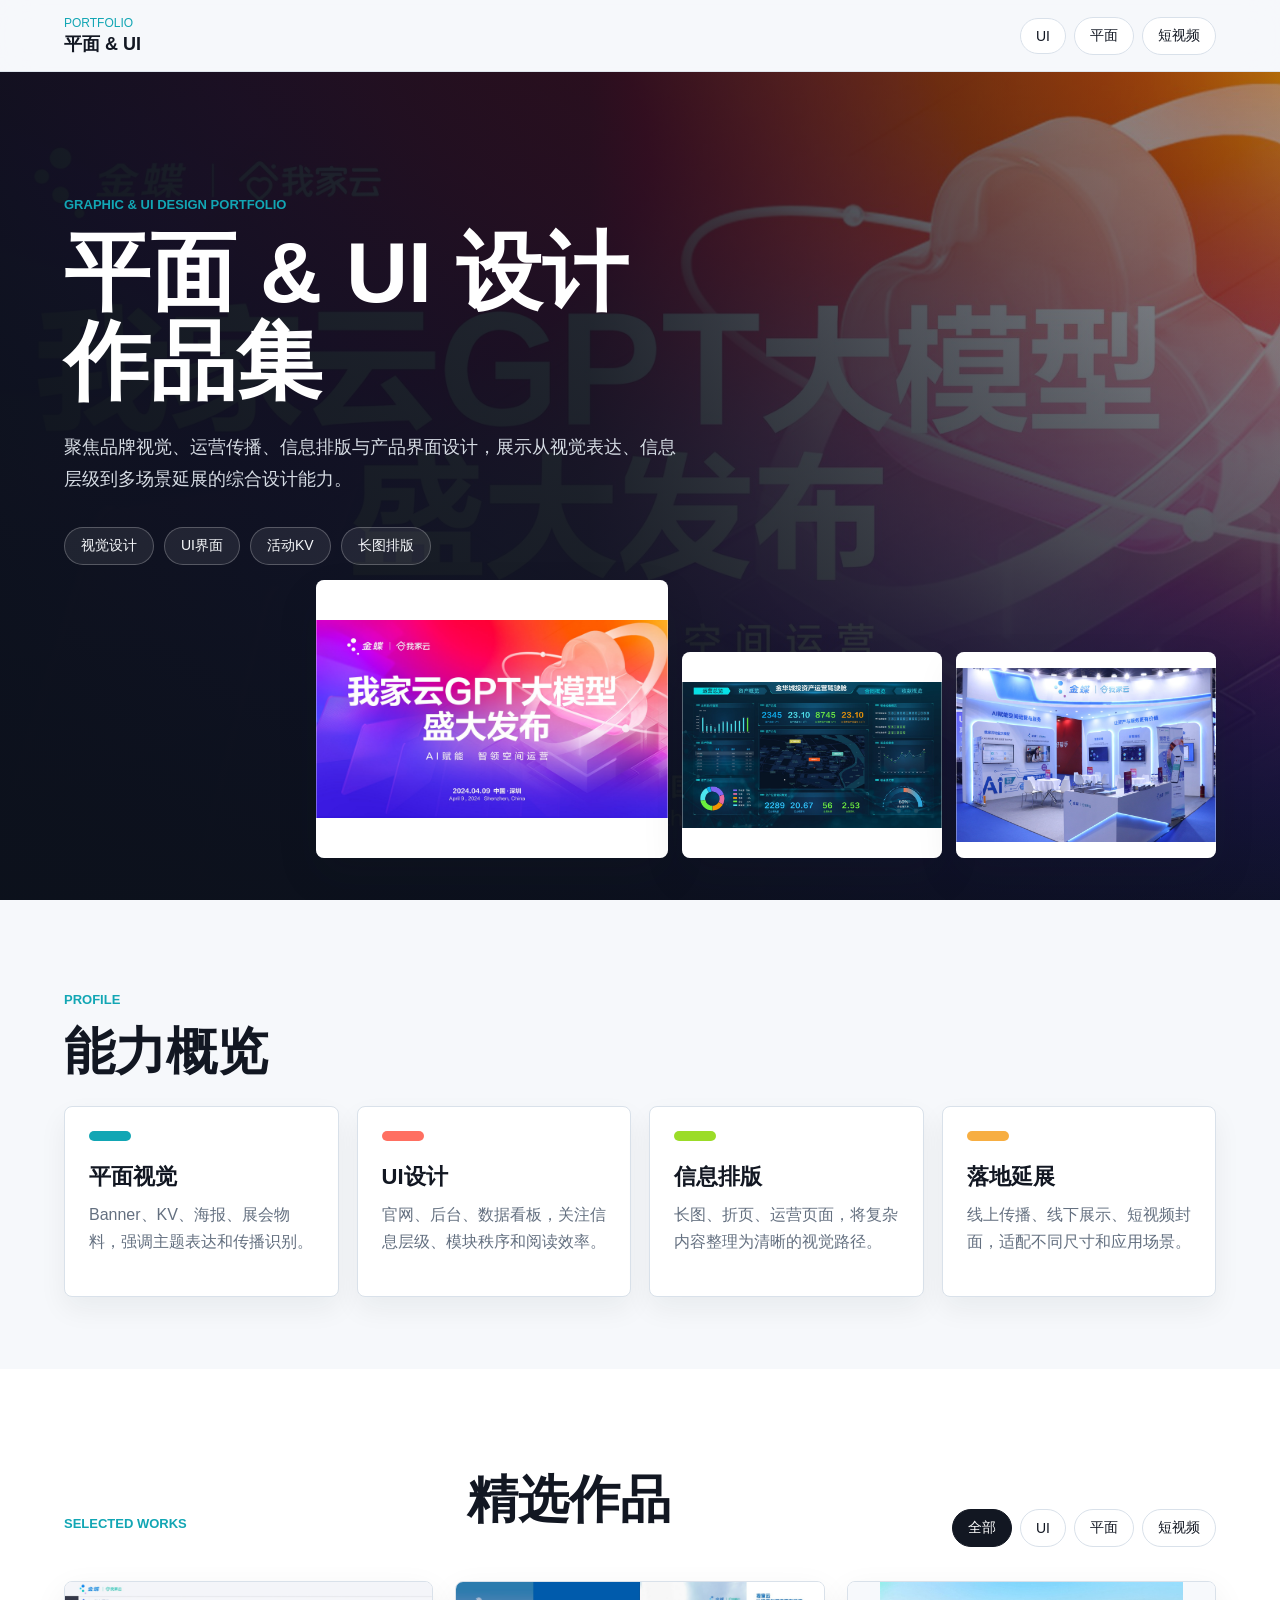
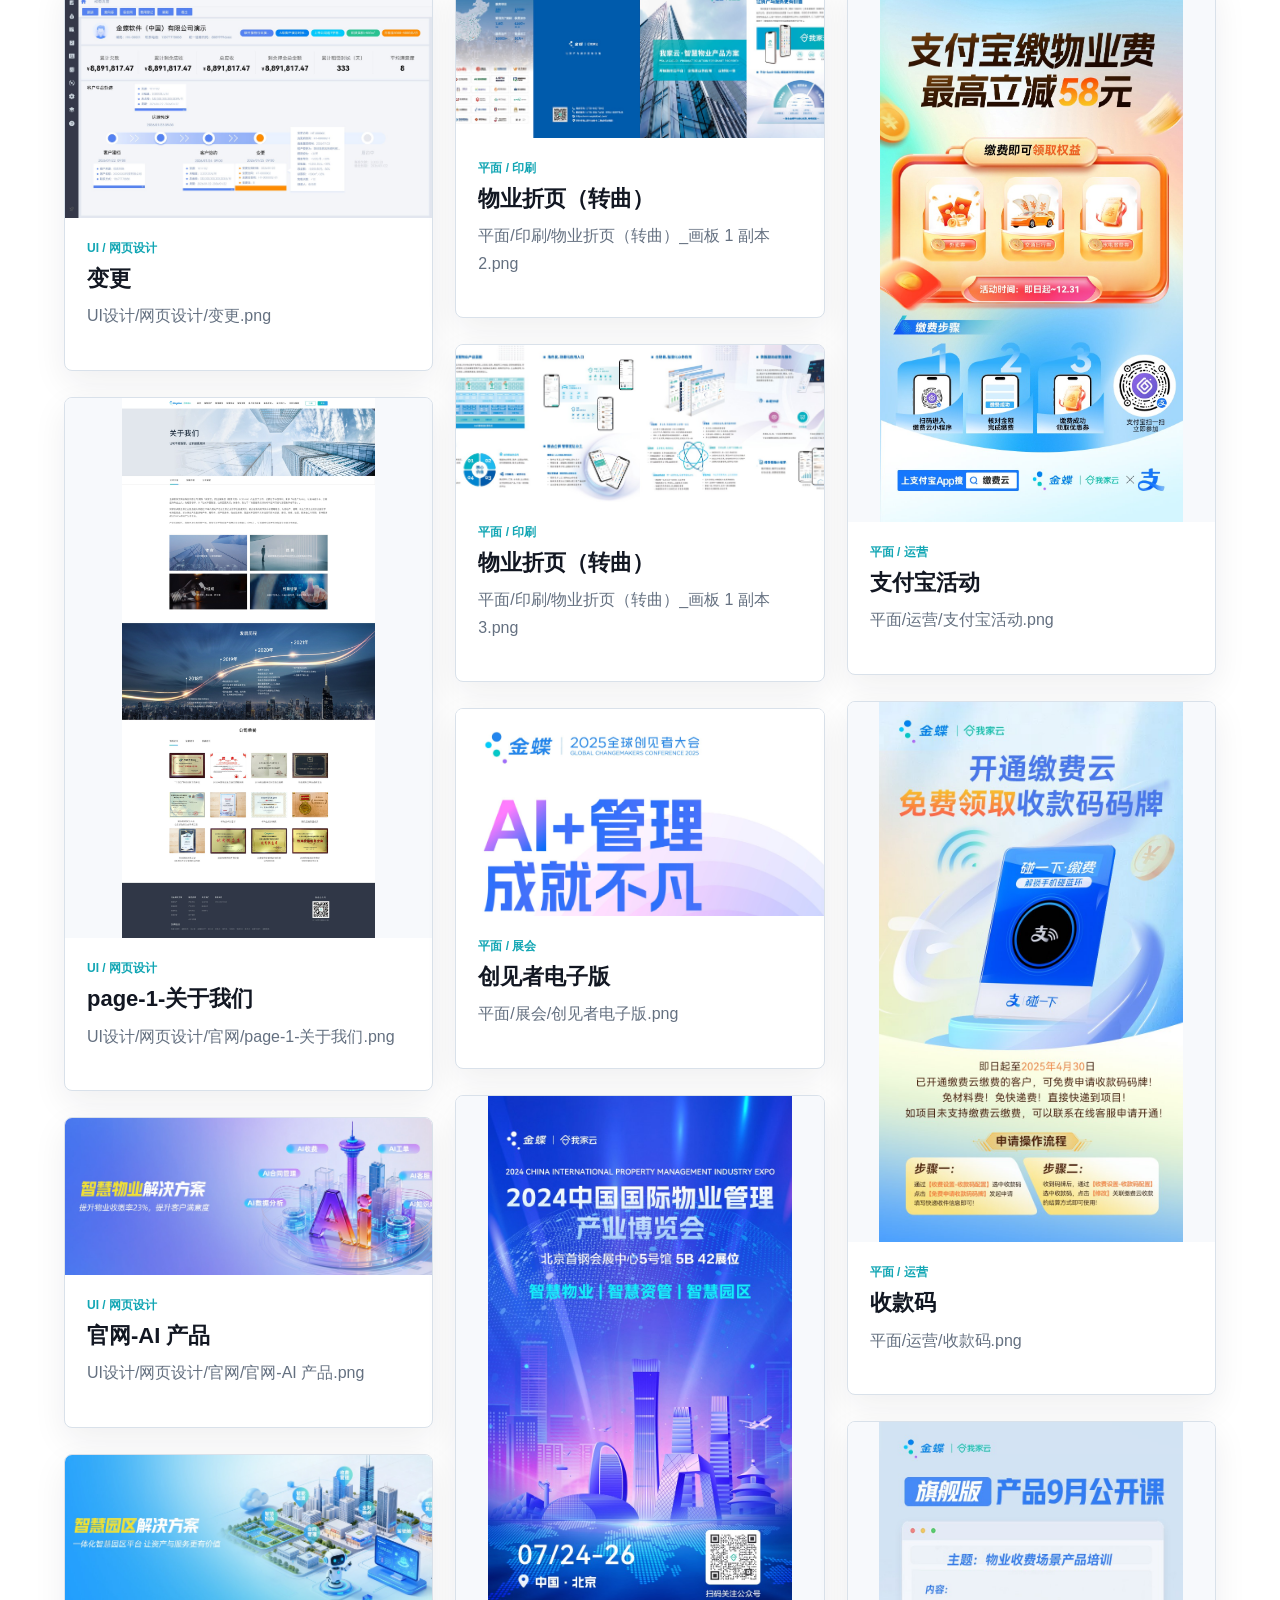
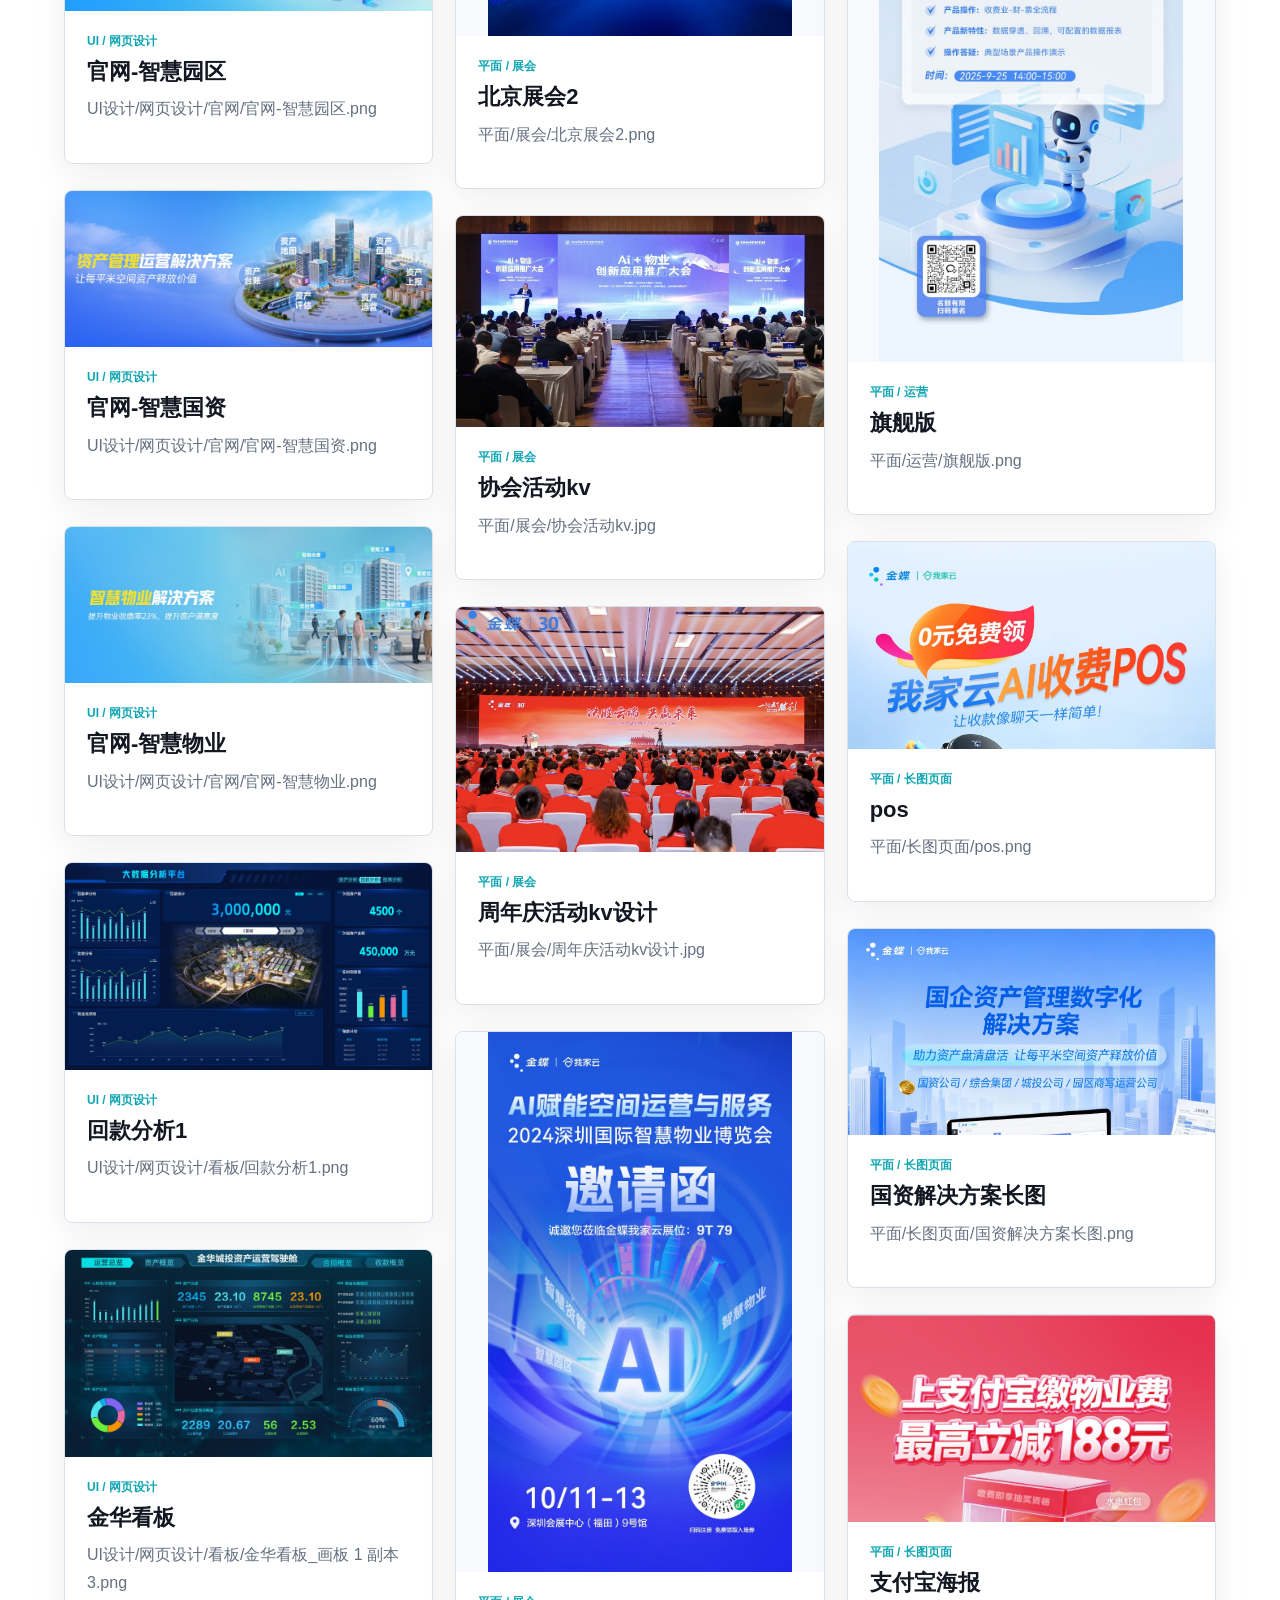
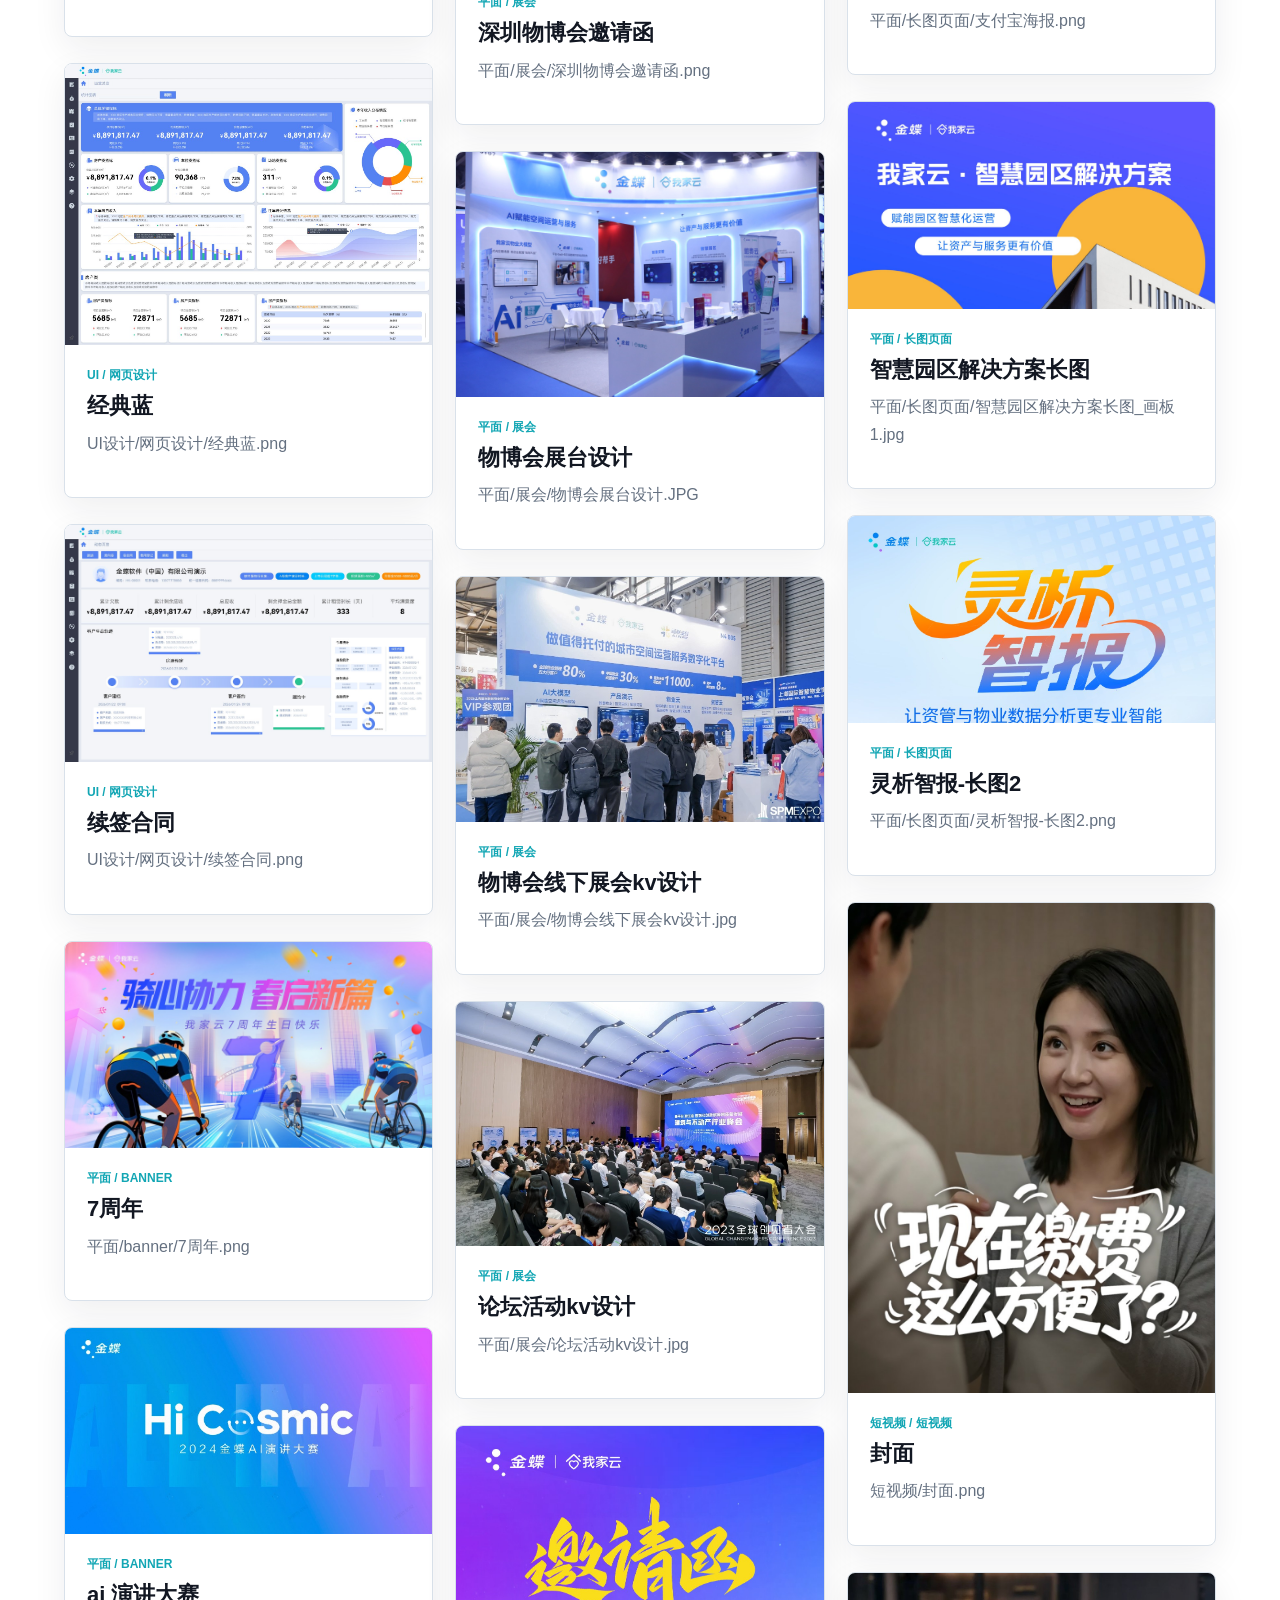
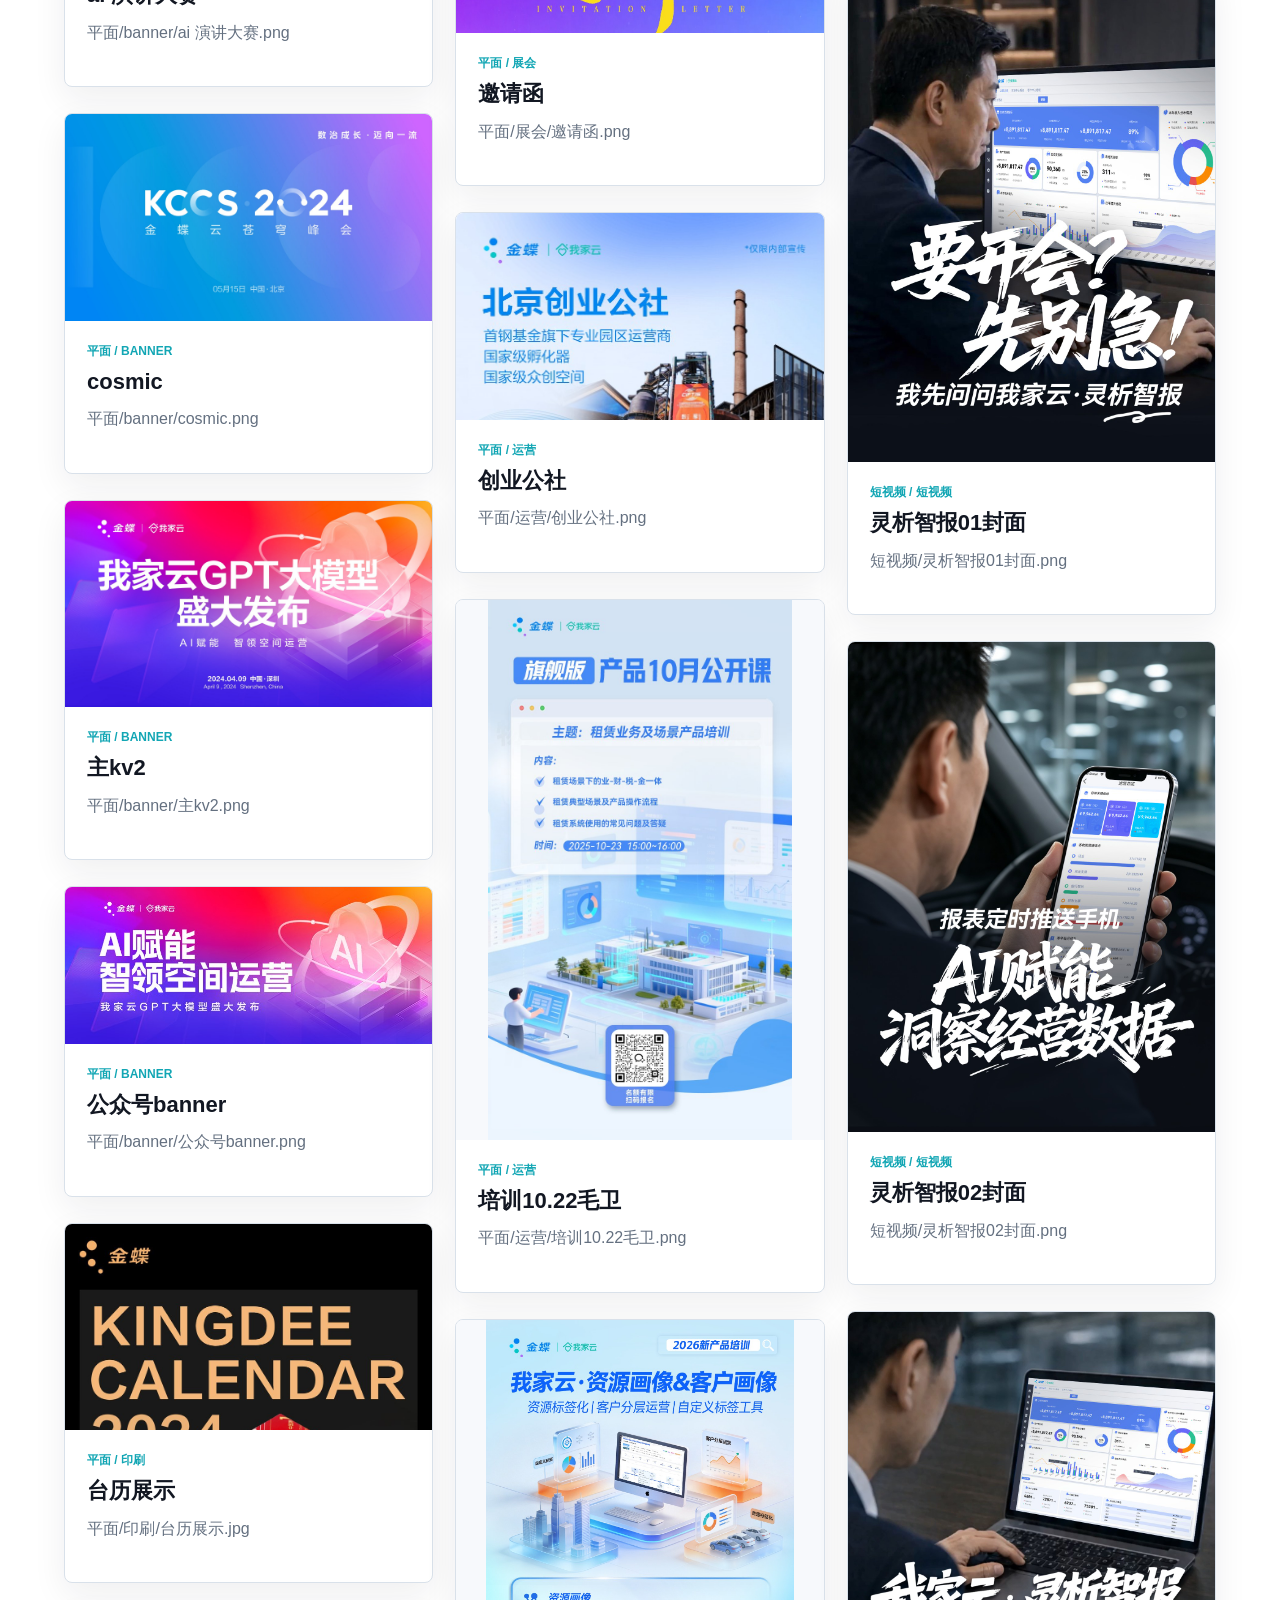
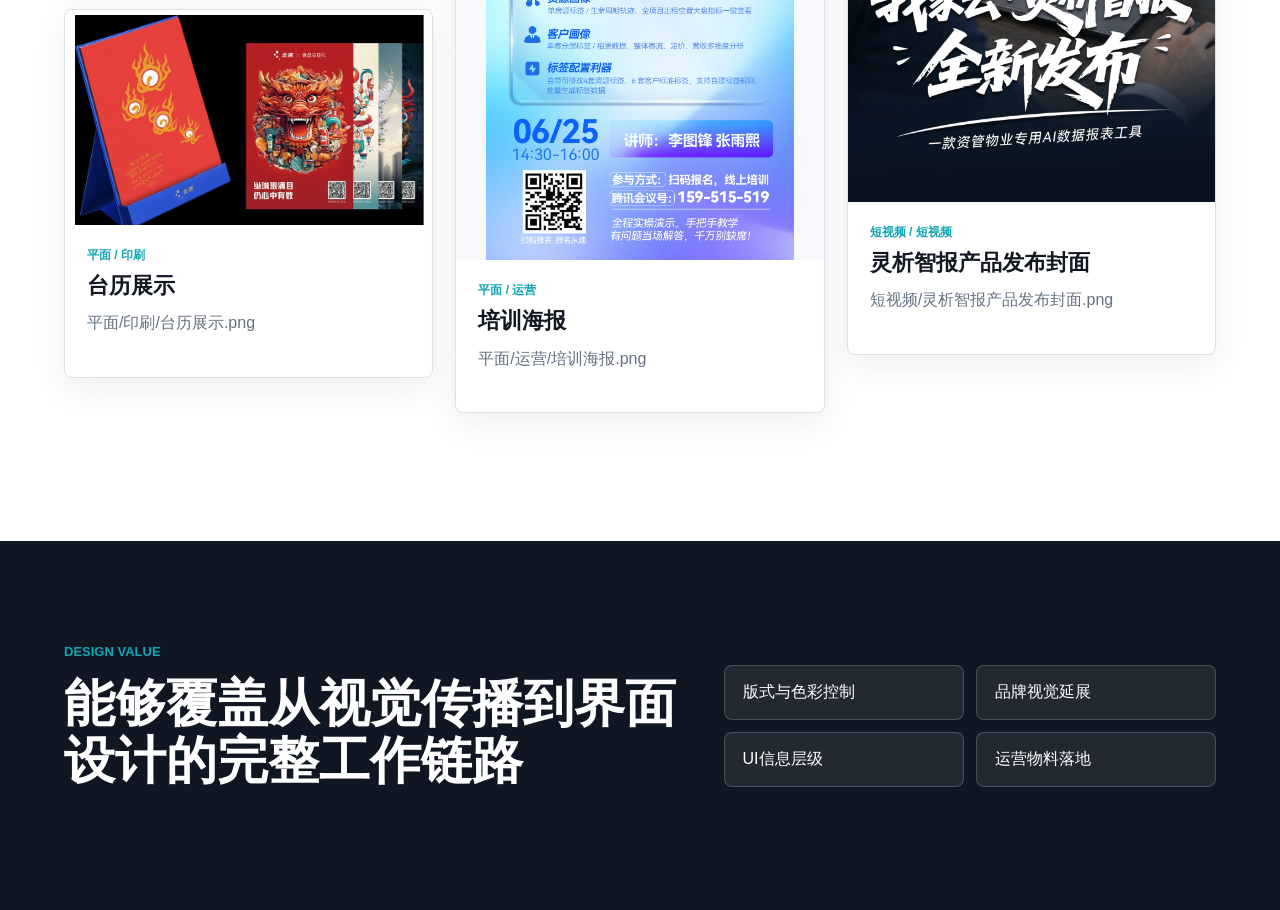
==== index.html @ fed50946 "Show all portfolio source files" ====
<!doctype html>
<html lang="zh-CN">
  <head>
    <meta charset="UTF-8" />
    <meta name="viewport" content="width=device-width, initial-scale=1.0" />
    <title>平面 & UI 设计作品集</title>
    <link rel="stylesheet" href="./styles.css" />
  </head>
  <body>
    <header class="site-header">
      <a class="brand" href="#top" aria-label="返回顶部">
        <span>Portfolio</span>
        <strong>平面 & UI</strong>
      </a>
      <nav class="nav-links" aria-label="作品集导航">
        <a href="#ui">UI</a>
        <a href="#graphic">平面</a>
        <a href="#video">短视频</a>
      </nav>
    </header>

    <main id="top">
      <section class="hero section-band">
        <div class="hero-copy">
          <p class="eyebrow">Graphic & UI Design Portfolio</p>
          <h1>平面 & UI 设计作品集</h1>
          <p class="hero-text">
            聚焦品牌视觉、运营传播、信息排版与产品界面设计，展示从视觉表达、信息层级到多场景延展的综合设计能力。
          </p>
          <div class="hero-tags" aria-label="设计方向">
            <span>视觉设计</span>
            <span>UI界面</span>
            <span>活动KV</span>
            <span>长图排版</span>
          </div>
        </div>
        <div class="hero-gallery" aria-label="精选作品预览">
          <button class="hero-shot large" data-modal-src="./assets/portfolio/14-graphic.jpg" data-modal-title="主视觉 KV">
            <img src="./assets/portfolio/14-graphic.jpg" alt="主视觉 KV" />
          </button>
          <button class="hero-shot" data-modal-src="./assets/portfolio/08-ui.jpg" data-modal-title="数据看板界面">
            <img src="./assets/portfolio/08-ui.jpg" alt="数据看板界面" />
          </button>
          <button class="hero-shot" data-modal-src="./assets/portfolio/25-graphic.jpg" data-modal-title="线下展台设计">
            <img src="./assets/portfolio/25-graphic.jpg" alt="线下展台设计" />
          </button>
        </div>
      </section>

      <section class="summary section-band">
        <div class="section-heading compact">
          <p class="eyebrow">Profile</p>
          <h2>能力概览</h2>
        </div>
        <div class="skill-grid">
          <article>
            <span class="mark teal"></span>
            <h3>平面视觉</h3>
            <p>Banner、KV、海报、展会物料，强调主题表达和传播识别。</p>
          </article>
          <article>
            <span class="mark coral"></span>
            <h3>UI设计</h3>
            <p>官网、后台、数据看板，关注信息层级、模块秩序和阅读效率。</p>
          </article>
          <article>
            <span class="mark green"></span>
            <h3>信息排版</h3>
            <p>长图、折页、运营页面，将复杂内容整理为清晰的视觉路径。</p>
          </article>
          <article>
            <span class="mark amber"></span>
            <h3>落地延展</h3>
            <p>线上传播、线下展示、短视频封面，适配不同尺寸和应用场景。</p>
          </article>
        </div>
      </section>

      <section class="work section-band">
        <div class="section-heading">
          <p class="eyebrow">Selected Works</p>
          <h2>精选作品</h2>
          <div class="filters" aria-label="作品分类筛选">
            <button class="filter is-active" data-filter="all">全部</button>
            <button class="filter" data-filter="ui">UI</button>
            <button class="filter" data-filter="graphic">平面</button>
            <button class="filter" data-filter="video">短视频</button>
          </div>
        </div>

        <div class="work-grid" aria-live="polite"></div>
      </section>

      <section class="closing section-band">
        <div>
          <p class="eyebrow">Design Value</p>
          <h2>能够覆盖从视觉传播到界面设计的完整工作链路</h2>
        </div>
        <ul class="value-list">
          <li>版式与色彩控制</li>
          <li>品牌视觉延展</li>
          <li>UI信息层级</li>
          <li>运营物料落地</li>
        </ul>
      </section>
    </main>

    <div class="modal" aria-hidden="true" role="dialog" aria-label="作品大图">
      <button class="modal-close" aria-label="关闭大图">×</button>
      <figure>
        <img src="" alt="" />
        <figcaption></figcaption>
      </figure>
    </div>

    <script src="./portfolio-data.js"></script>
    <script src="./app.js"></script>
  </body>
</html>
---- styles.css ----
:root {
  --ink: #121722;
  --muted: #647080;
  --line: #d9e1ea;
  --paper: #f6f8fb;
  --panel: #ffffff;
  --teal: #12a6b4;
  --coral: #ff6f61;
  --green: #9bdc28;
  --amber: #f7ae42;
  --shadow: 0 18px 42px rgba(22, 29, 42, 0.1);
}

* {
  box-sizing: border-box;
}

html {
  scroll-behavior: smooth;
}

body {
  margin: 0;
  background: var(--paper);
  color: var(--ink);
  font-family: "Microsoft YaHei", "PingFang SC", "Helvetica Neue", Arial, sans-serif;
}

button,
a {
  font: inherit;
}

button {
  color: inherit;
}

img {
  display: block;
  width: 100%;
}

.site-header {
  position: sticky;
  top: 0;
  z-index: 20;
  display: flex;
  align-items: center;
  justify-content: space-between;
  min-height: 72px;
  padding: 0 clamp(20px, 5vw, 72px);
  background: rgba(246, 248, 251, 0.88);
  border-bottom: 1px solid rgba(217, 225, 234, 0.8);
  backdrop-filter: blur(16px);
}

.brand {
  display: inline-flex;
  flex-direction: column;
  gap: 2px;
  color: var(--ink);
  text-decoration: none;
}

.brand span {
  color: var(--teal);
  font-size: 12px;
  text-transform: uppercase;
}

.brand strong {
  font-size: 18px;
}

.nav-links {
  display: flex;
  align-items: center;
  gap: 8px;
}

.nav-links a,
.filter {
  border: 1px solid var(--line);
  border-radius: 999px;
  color: var(--ink);
  background: #fff;
  text-decoration: none;
  padding: 9px 15px;
  font-size: 14px;
  cursor: pointer;
  transition: background 160ms ease, border-color 160ms ease, transform 160ms ease;
}

.nav-links a:hover,
.filter:hover {
  border-color: var(--teal);
  transform: translateY(-1px);
}

.section-band {
  padding: clamp(64px, 8vw, 110px) clamp(20px, 5vw, 72px);
}

.hero {
  position: relative;
  display: flex;
  align-items: center;
  min-height: calc(100vh - 72px);
  overflow: hidden;
  color: #fff;
  background:
    linear-gradient(90deg, rgba(12, 17, 27, 0.96) 0%, rgba(12, 17, 27, 0.86) 46%, rgba(12, 17, 27, 0.2) 100%),
    linear-gradient(180deg, rgba(12, 17, 27, 0.15) 0%, rgba(12, 17, 27, 0.9) 100%),
    url("./assets/portfolio/14-graphic.jpg") center / cover no-repeat;
}

.eyebrow {
  margin: 0 0 16px;
  color: var(--teal);
  font-size: 13px;
  font-weight: 700;
  letter-spacing: 0;
  text-transform: uppercase;
}

h1,
h2,
h3,
p {
  margin-top: 0;
}

h1 {
  max-width: 640px;
  margin-bottom: 24px;
  font-size: clamp(44px, 7vw, 86px);
  line-height: 1.04;
  letter-spacing: 0;
}

h2 {
  margin-bottom: 18px;
  font-size: clamp(34px, 4vw, 56px);
  line-height: 1.12;
  letter-spacing: 0;
}

h3 {
  margin-bottom: 10px;
  font-size: 22px;
  line-height: 1.25;
  letter-spacing: 0;
}

.hero-text {
  max-width: 620px;
  color: #d6dce4;
  font-size: 18px;
  line-height: 1.8;
}

.hero-copy {
  position: relative;
  z-index: 2;
  width: min(680px, 100%);
  padding-bottom: 210px;
}

.hero-tags {
  display: flex;
  flex-wrap: wrap;
  gap: 10px;
  margin-top: 32px;
}

.hero-tags span {
  border: 1px solid rgba(255, 255, 255, 0.24);
  border-radius: 999px;
  padding: 9px 16px;
  background: rgba(255, 255, 255, 0.08);
  color: #f6f8fb;
  font-size: 14px;
}

.hero-gallery {
  position: absolute;
  right: clamp(20px, 5vw, 72px);
  bottom: 42px;
  z-index: 3;
  display: grid;
  grid-template-columns: minmax(260px, 430px) minmax(170px, 260px) minmax(170px, 260px);
  gap: 14px;
  align-items: end;
  width: min(900px, calc(100% - 40px));
}

.hero-shot,
.project-media {
  display: block;
  width: 100%;
  border: 0;
  border-radius: 8px;
  padding: 0;
  background: #fff;
  box-shadow: var(--shadow);
  cursor: zoom-in;
  overflow: hidden;
}

.hero-shot img,
.project-media img {
  height: 100%;
  object-fit: cover;
  transition: transform 220ms ease;
}

.hero-shot:hover img,
.project-media:hover img {
  transform: scale(1.025);
}

.hero-shot.large {
  min-height: 278px;
}

.hero-shot:not(.large) {
  min-height: 206px;
}

.hero-shot {
  outline: 1px solid rgba(255, 255, 255, 0.32);
  outline-offset: -1px;
}

.summary {
  padding-top: 92px;
  padding-bottom: 72px;
}

.section-heading {
  display: flex;
  align-items: end;
  justify-content: space-between;
  gap: 24px;
  margin-bottom: 34px;
}

.section-heading.compact {
  display: block;
  margin-bottom: 26px;
}

.skill-grid {
  display: grid;
  grid-template-columns: repeat(4, minmax(0, 1fr));
  gap: 18px;
}

.skill-grid article {
  min-height: 188px;
  padding: 24px;
  border: 1px solid var(--line);
  border-radius: 8px;
  background: var(--panel);
  box-shadow: 0 12px 28px rgba(22, 29, 42, 0.06);
}

.skill-grid p,
.project-copy p {
  color: var(--muted);
  line-height: 1.72;
}

.mark {
  display: block;
  width: 42px;
  height: 10px;
  margin-bottom: 22px;
  border-radius: 999px;
}

.teal {
  background: var(--teal);
}

.coral {
  background: var(--coral);
}

.green {
  background: var(--green);
}

.amber {
  background: var(--amber);
}

.work {
  background: #fff;
}

.filters {
  display: flex;
  flex-wrap: wrap;
  justify-content: flex-end;
  gap: 8px;
}

.filter.is-active {
  border-color: var(--ink);
  background: var(--ink);
  color: #fff;
}

.work-grid {
  column-count: 3;
  column-gap: 22px;
}

.project {
  display: inline-block;
  width: 100%;
  margin: 0 0 22px;
  border: 1px solid var(--line);
  border-radius: 8px;
  background: #fff;
  box-shadow: 0 12px 34px rgba(22, 29, 42, 0.07);
  overflow: hidden;
  break-inside: avoid;
}

.project.feature {
  display: inline-block;
}

.project.is-hidden {
  display: none;
}

.project-media {
  aspect-ratio: var(--media-ratio, 16 / 9);
  border-radius: 0;
  box-shadow: none;
}

.project-media img {
  object-position: center;
}

.project-media.contain img,
.project-media.fit-contain img {
  object-fit: contain;
  background: #f7f9fc;
}

.project-media.portrait img,
.project-media.fit-cover img {
  object-fit: cover;
}

.project-media.long-preview img {
  object-fit: cover;
  object-position: top center;
}

.project-copy {
  padding: 22px 22px 24px;
}

.project-copy span {
  display: block;
  margin-bottom: 8px;
  color: var(--teal);
  font-size: 12px;
  font-weight: 700;
  text-transform: uppercase;
}

.closing {
  display: grid;
  grid-template-columns: minmax(0, 1fr) minmax(320px, 0.8fr);
  gap: 44px;
  align-items: center;
  color: #fff;
  background: #111722;
}

.closing h2 {
  max-width: 760px;
}

.value-list {
  display: grid;
  grid-template-columns: repeat(2, minmax(0, 1fr));
  gap: 12px;
  margin: 0;
  padding: 0;
  list-style: none;
}

.value-list li {
  border: 1px solid rgba(255, 255, 255, 0.18);
  border-radius: 8px;
  padding: 16px 18px;
  background: rgba(255, 255, 255, 0.08);
}

.modal {
  position: fixed;
  inset: 0;
  z-index: 100;
  display: none;
  place-items: center;
  padding: 72px 24px 28px;
  background: rgba(9, 13, 20, 0.86);
}

.modal.is-open {
  display: grid;
}

.modal figure {
  width: min(1180px, 96vw);
  max-height: 86vh;
  margin: 0;
  color: #fff;
}

.modal img {
  max-height: 78vh;
  object-fit: contain;
  border-radius: 8px;
  background: #fff;
}

.modal figcaption {
  padding-top: 14px;
  color: #f6f8fb;
  font-size: 16px;
  text-align: center;
}

.modal-close {
  position: fixed;
  top: 20px;
  right: 24px;
  width: 44px;
  height: 44px;
  border: 1px solid rgba(255, 255, 255, 0.24);
  border-radius: 50%;
  background: rgba(255, 255, 255, 0.1);
  color: #fff;
  font-size: 32px;
  line-height: 1;
  cursor: pointer;
}

@media (max-width: 980px) {
  .site-header {
    position: static;
  }

  .hero {
    min-height: 0;
    background:
      linear-gradient(180deg, rgba(12, 17, 27, 0.94) 0%, rgba(12, 17, 27, 0.82) 58%, rgba(12, 17, 27, 0.96) 100%),
      url("./assets/portfolio/14-graphic.jpg") center / cover no-repeat;
  }

  .skill-grid {
    grid-template-columns: repeat(2, minmax(0, 1fr));
  }

  .work-grid {
    column-count: 2;
  }

  .closing {
    grid-template-columns: 1fr;
  }
}

@media (max-width: 700px) {
  .site-header {
    align-items: flex-start;
    flex-direction: column;
    gap: 14px;
    padding-top: 16px;
    padding-bottom: 16px;
  }

  .nav-links {
    width: 100%;
    overflow-x: auto;
    padding-bottom: 3px;
  }

  .section-heading {
    display: block;
  }

  .filters {
    justify-content: flex-start;
    margin-top: 18px;
  }

  .hero-gallery,
  .skill-grid,
  .value-list {
    grid-template-columns: 1fr;
  }

  .work-grid {
    column-count: 1;
  }

  .hero {
    display: block;
  }

  .hero-copy {
    padding-bottom: 34px;
  }

  .hero-gallery {
    position: relative;
    right: auto;
    bottom: auto;
    width: 100%;
  }

  .hero-shot.large,
  .hero-shot:not(.large) {
    min-height: 230px;
  }

  .project,
  .project.feature,
  .project.tall {
    display: inline-block;
  }
}
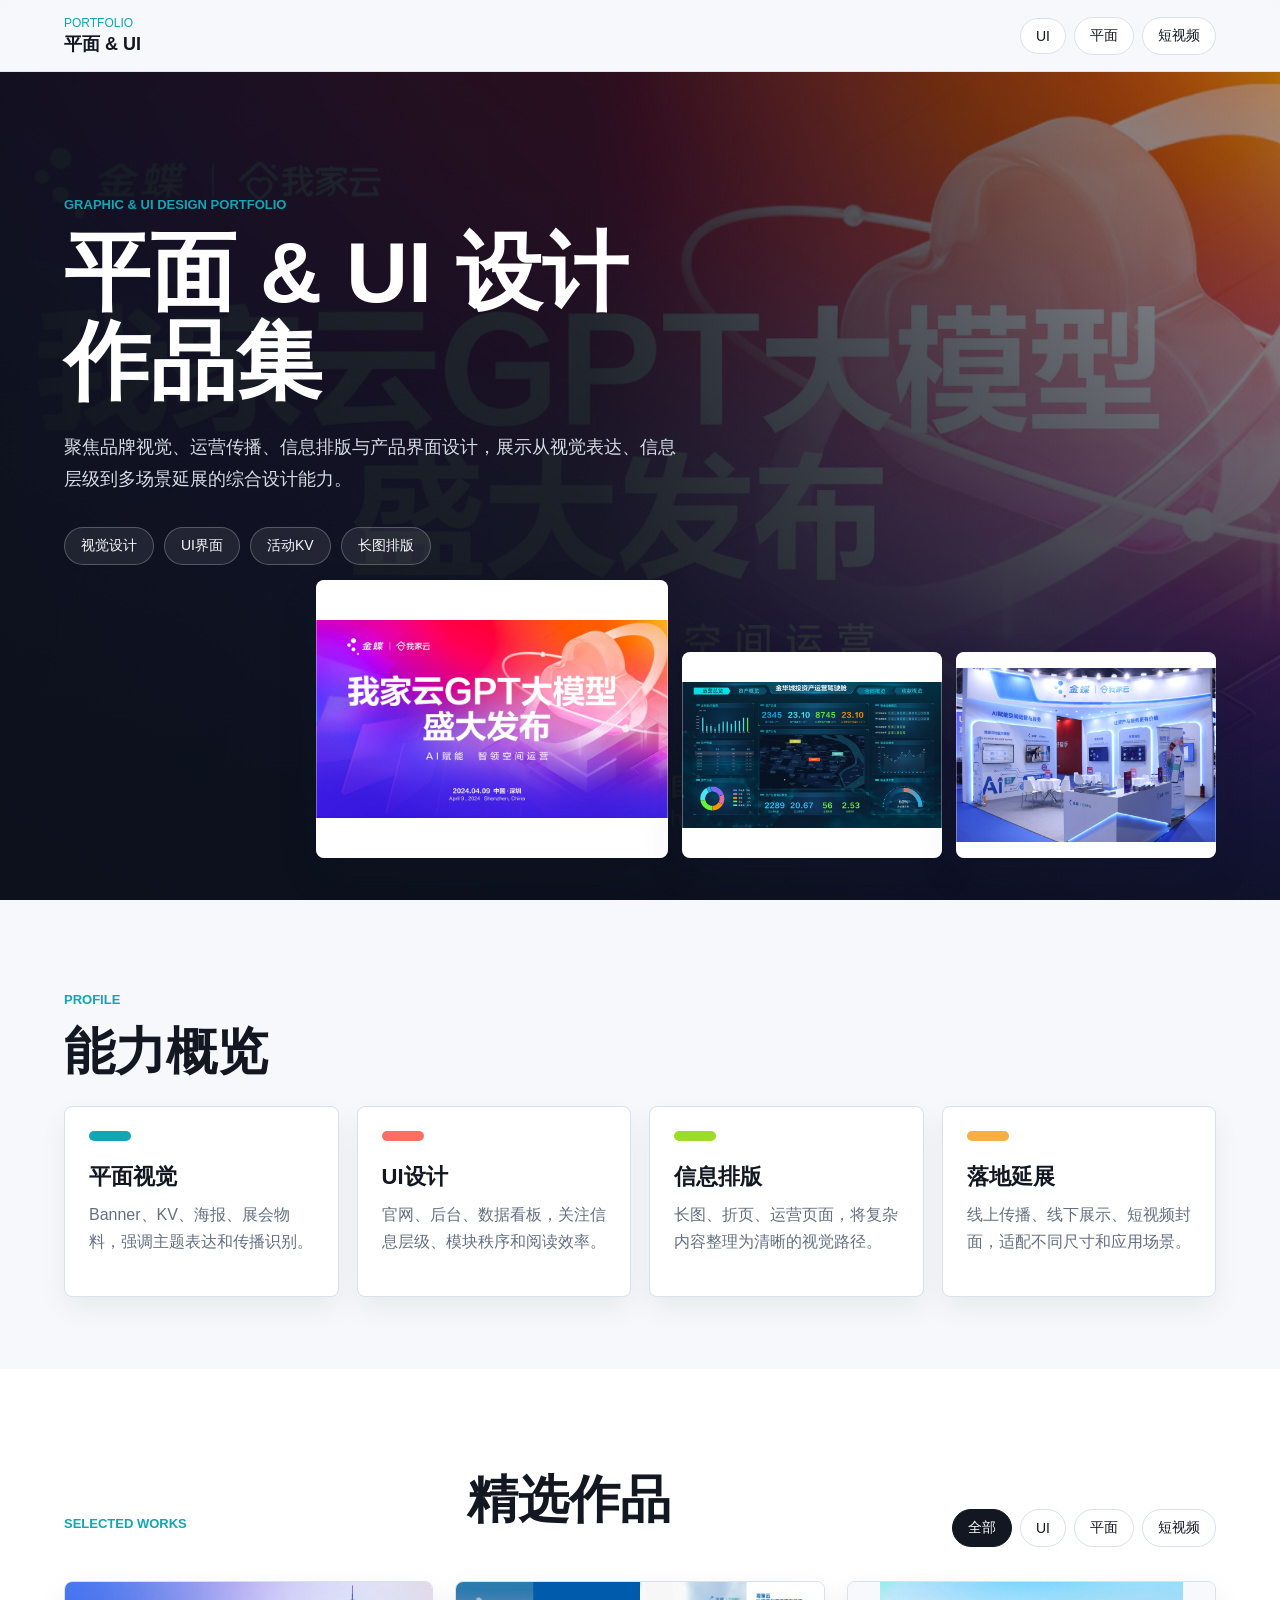
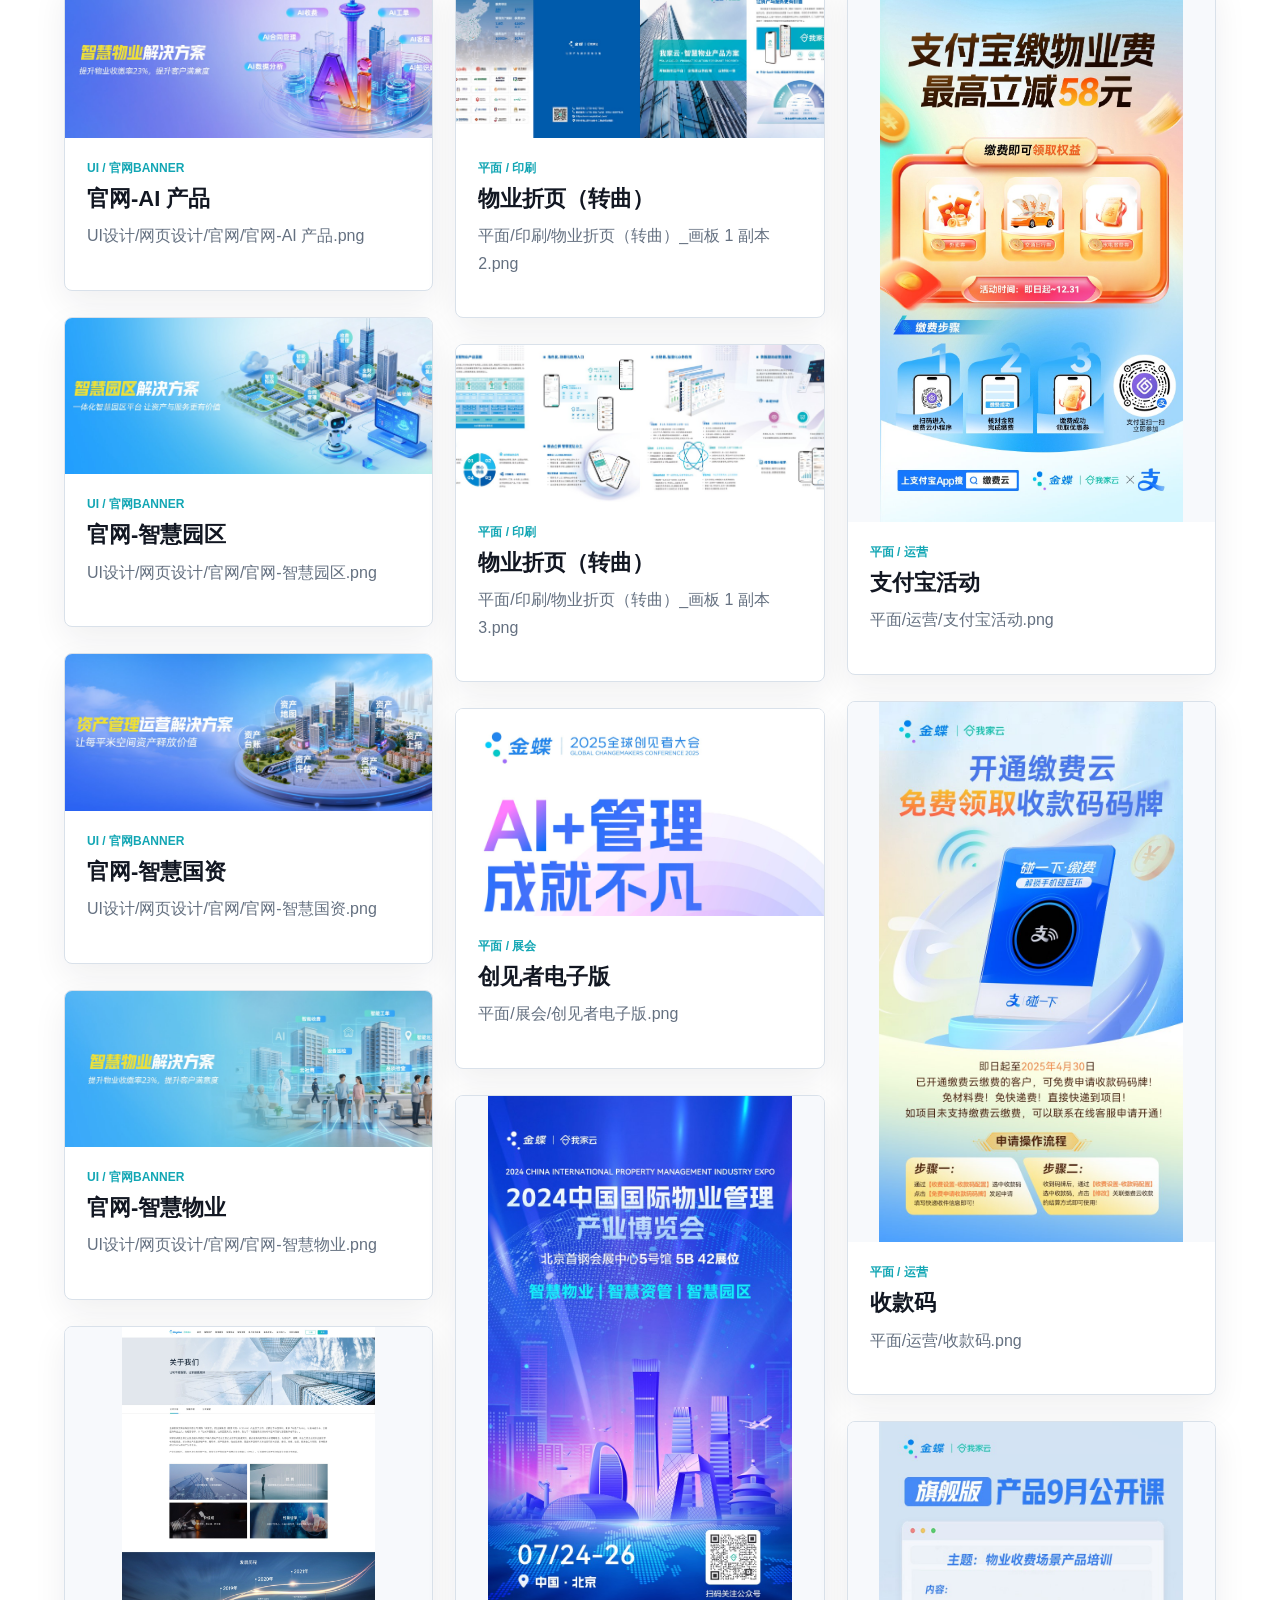
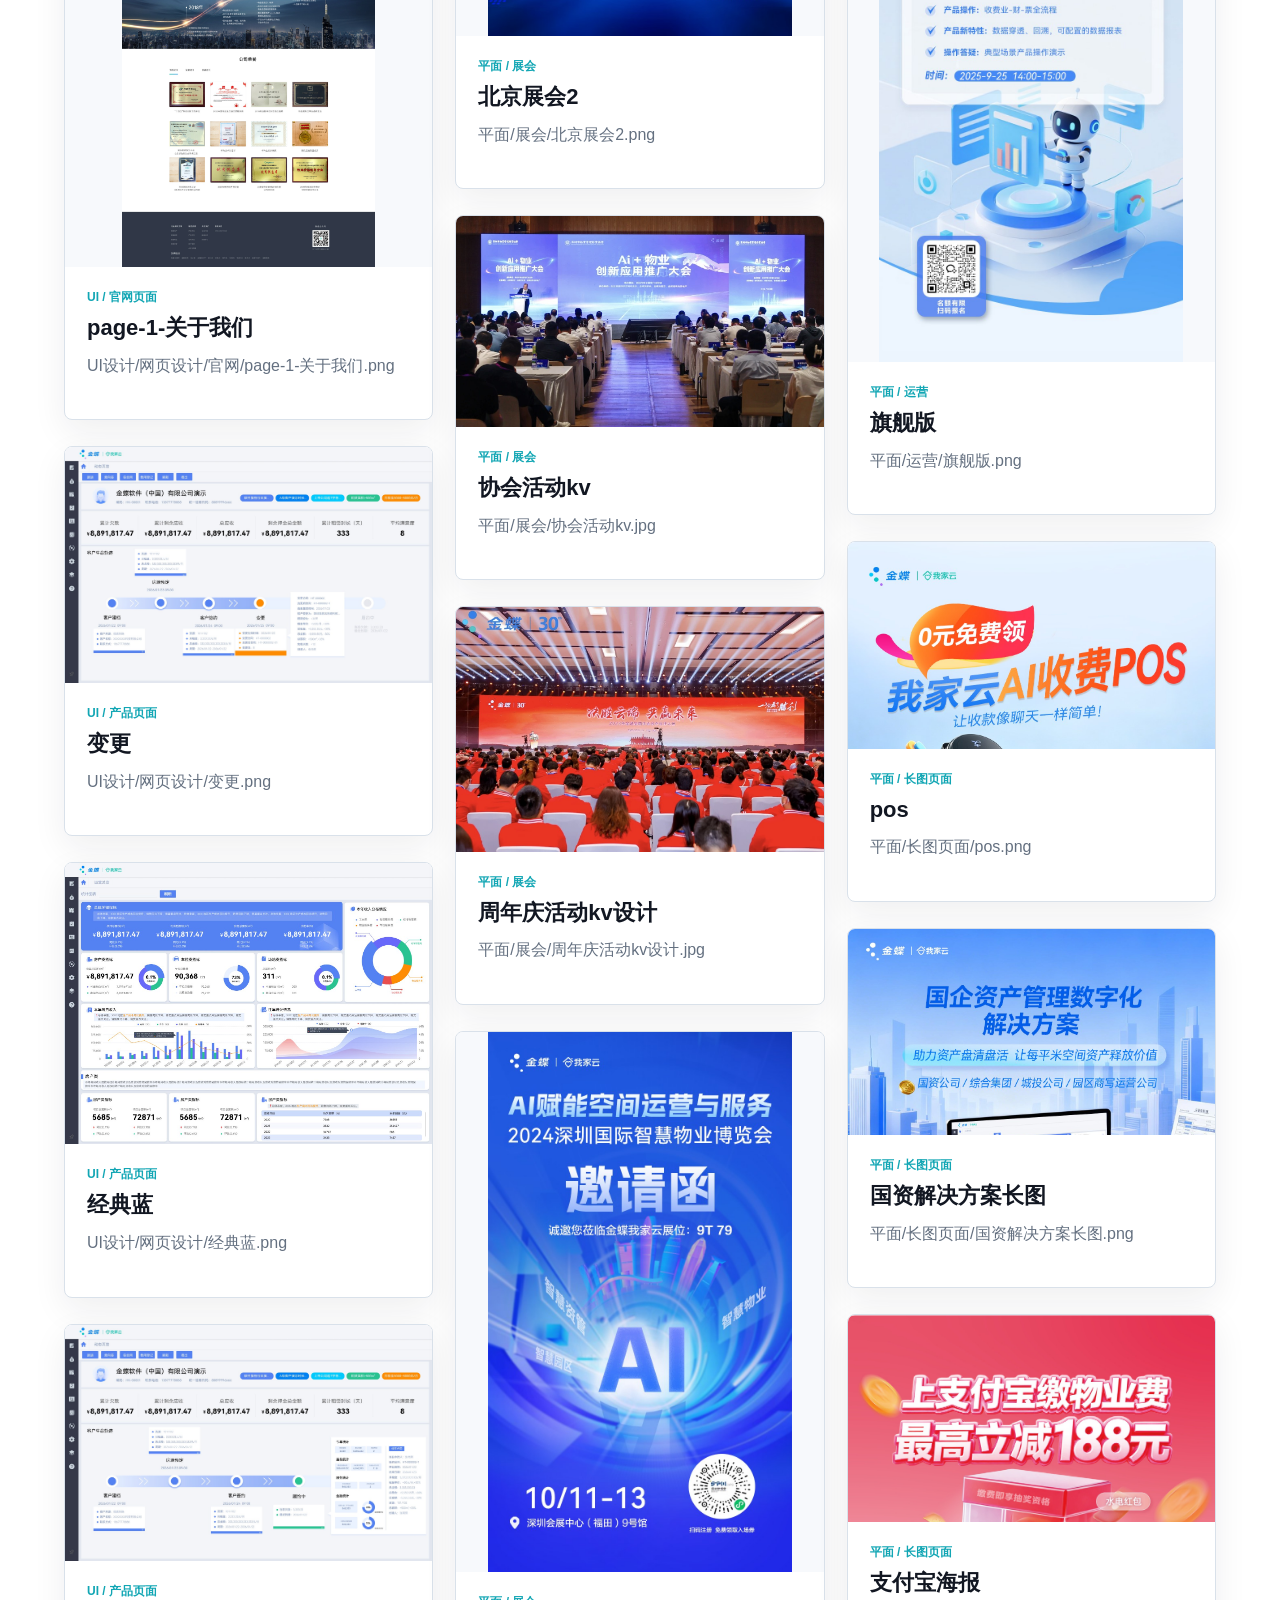
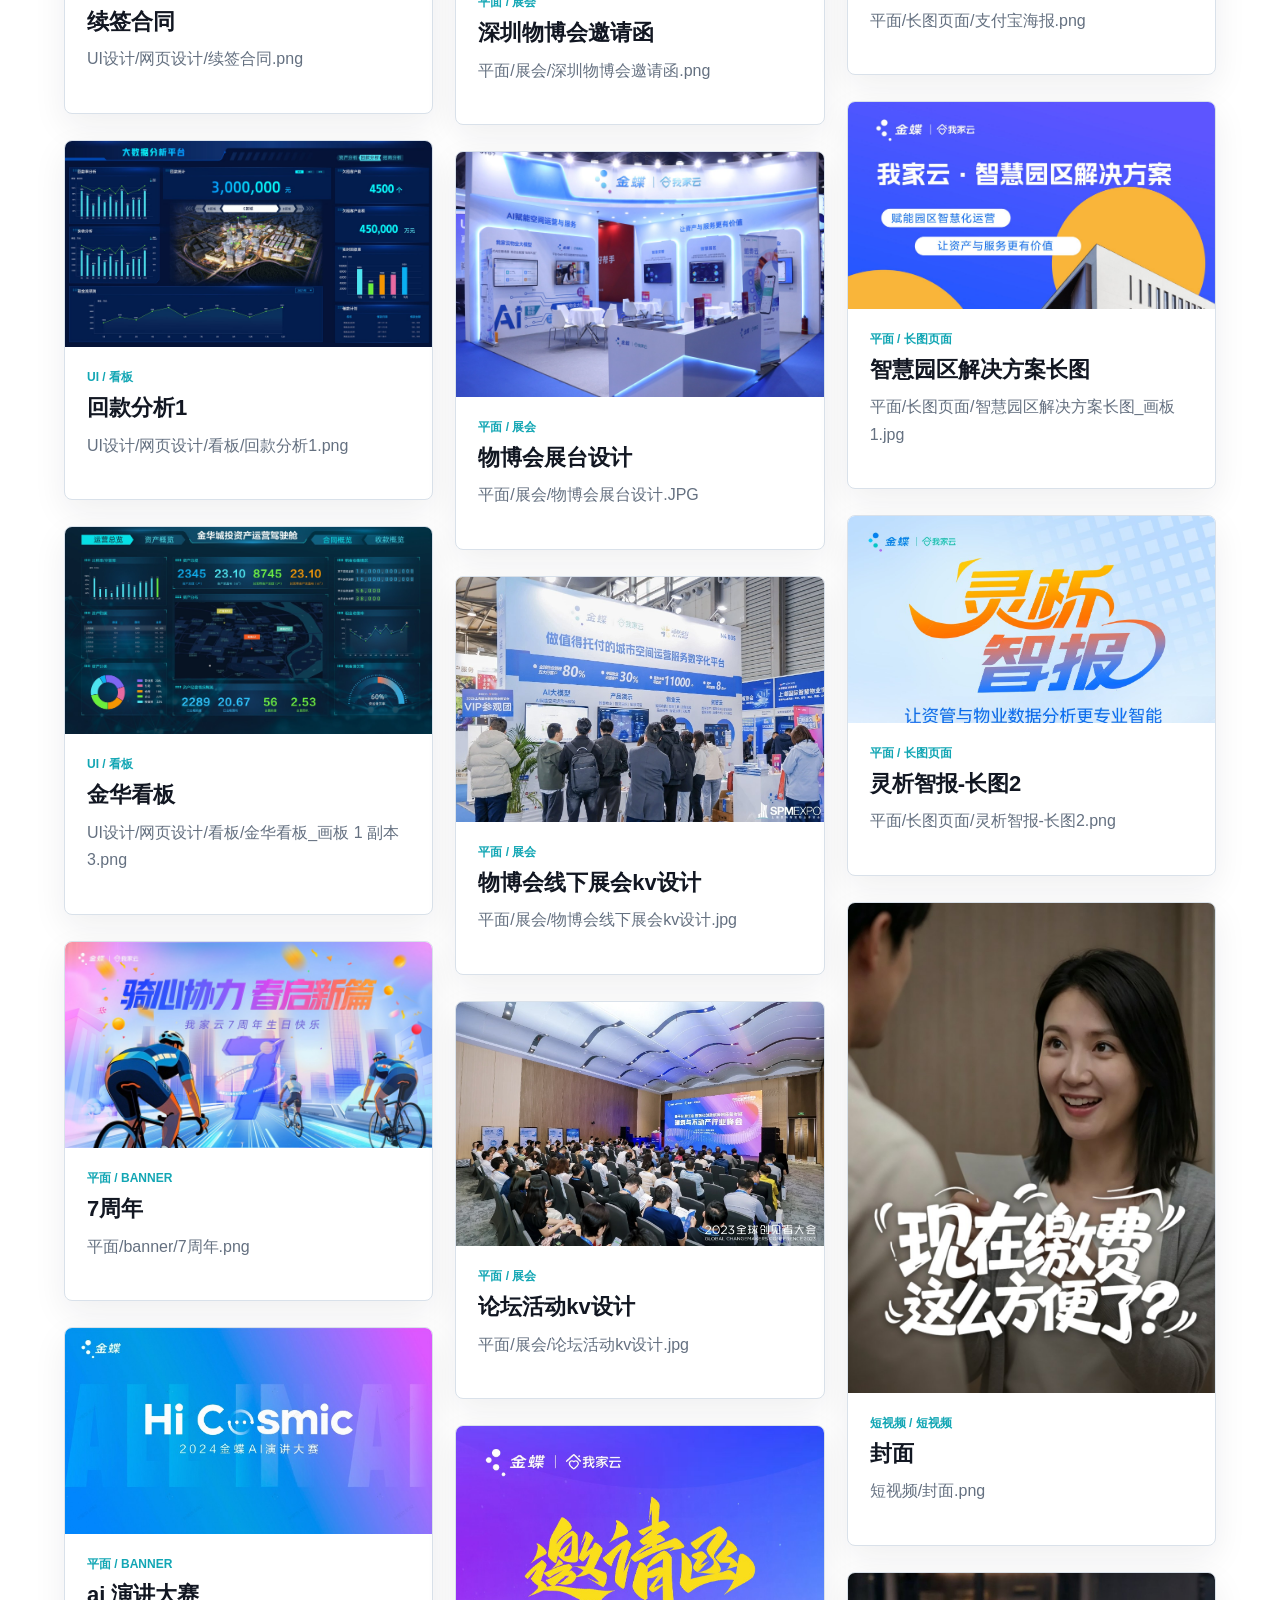
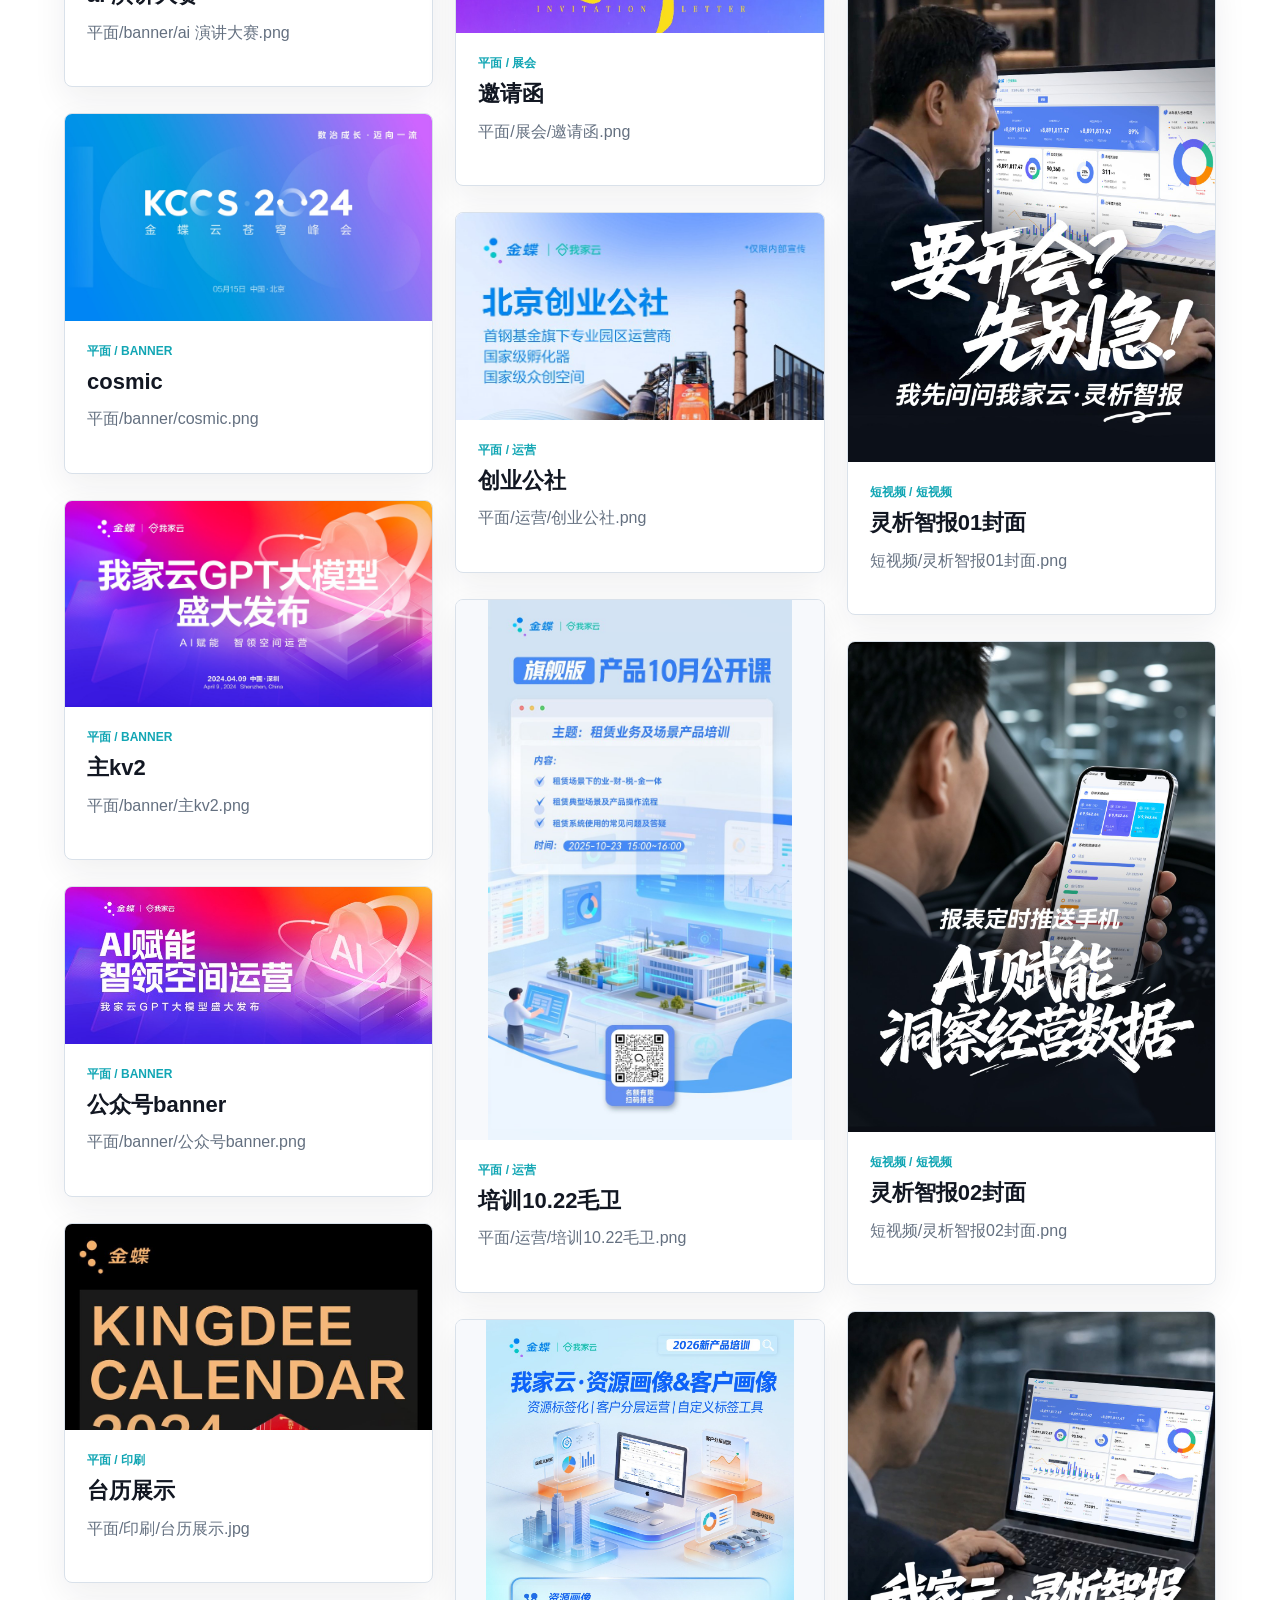
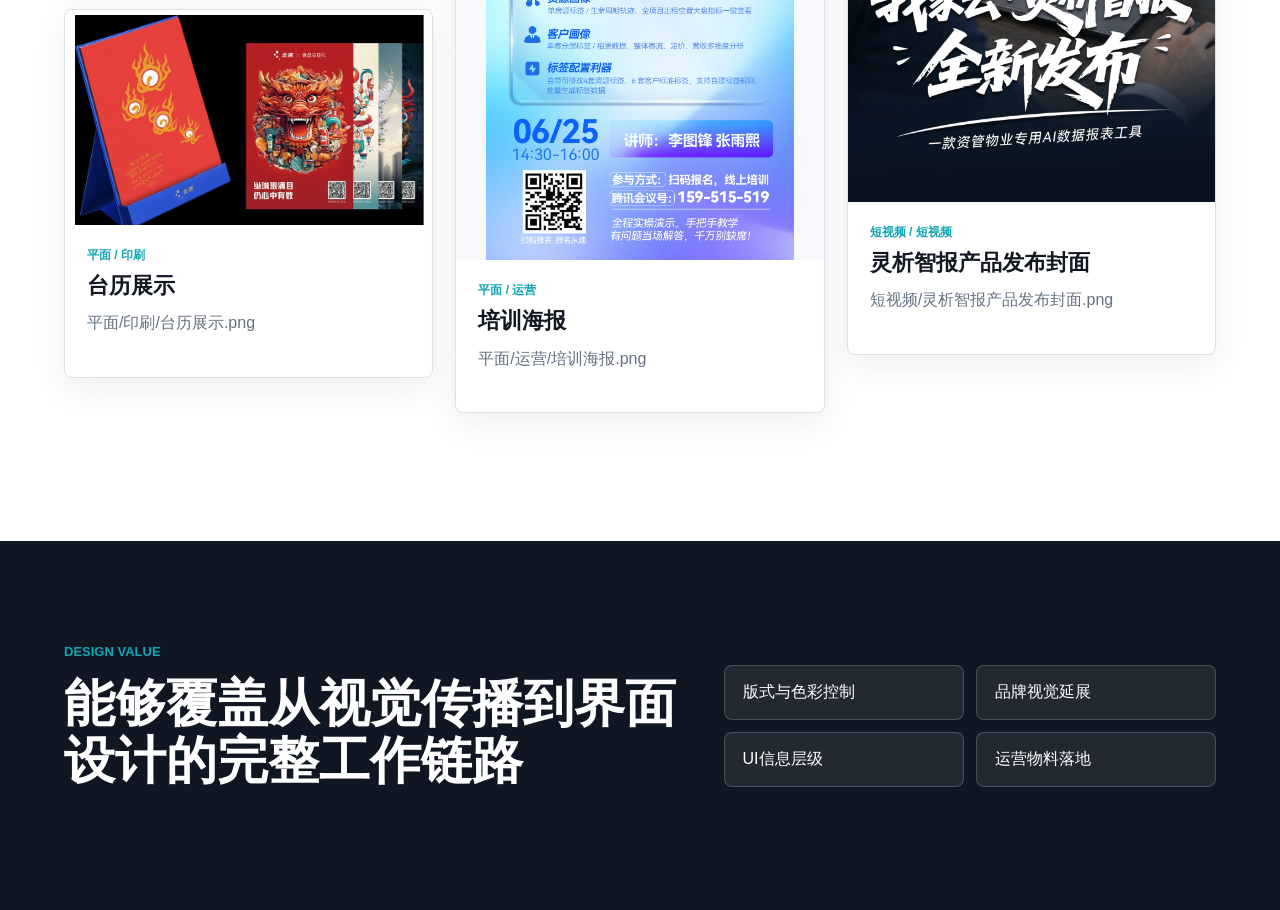
==== commit 4ededb9d: "Order UI works by presentation flow" ====
--- a/index.html
+++ b/index.html
@@ -38,8 +38,8 @@
           <button class="hero-shot large" data-modal-src="./assets/portfolio/14-graphic.jpg" data-modal-title="主视觉 KV">
             <img src="./assets/portfolio/14-graphic.jpg" alt="主视觉 KV" />
           </button>
-          <button class="hero-shot" data-modal-src="./assets/portfolio/08-ui.jpg" data-modal-title="数据看板界面">
-            <img src="./assets/portfolio/08-ui.jpg" alt="数据看板界面" />
+          <button class="hero-shot" data-modal-src="./assets/portfolio/10-ui.jpg" data-modal-title="数据看板界面">
+            <img src="./assets/portfolio/10-ui.jpg" alt="数据看板界面" />
           </button>
           <button class="hero-shot" data-modal-src="./assets/portfolio/25-graphic.jpg" data-modal-title="线下展台设计">
             <img src="./assets/portfolio/25-graphic.jpg" alt="线下展台设计" />
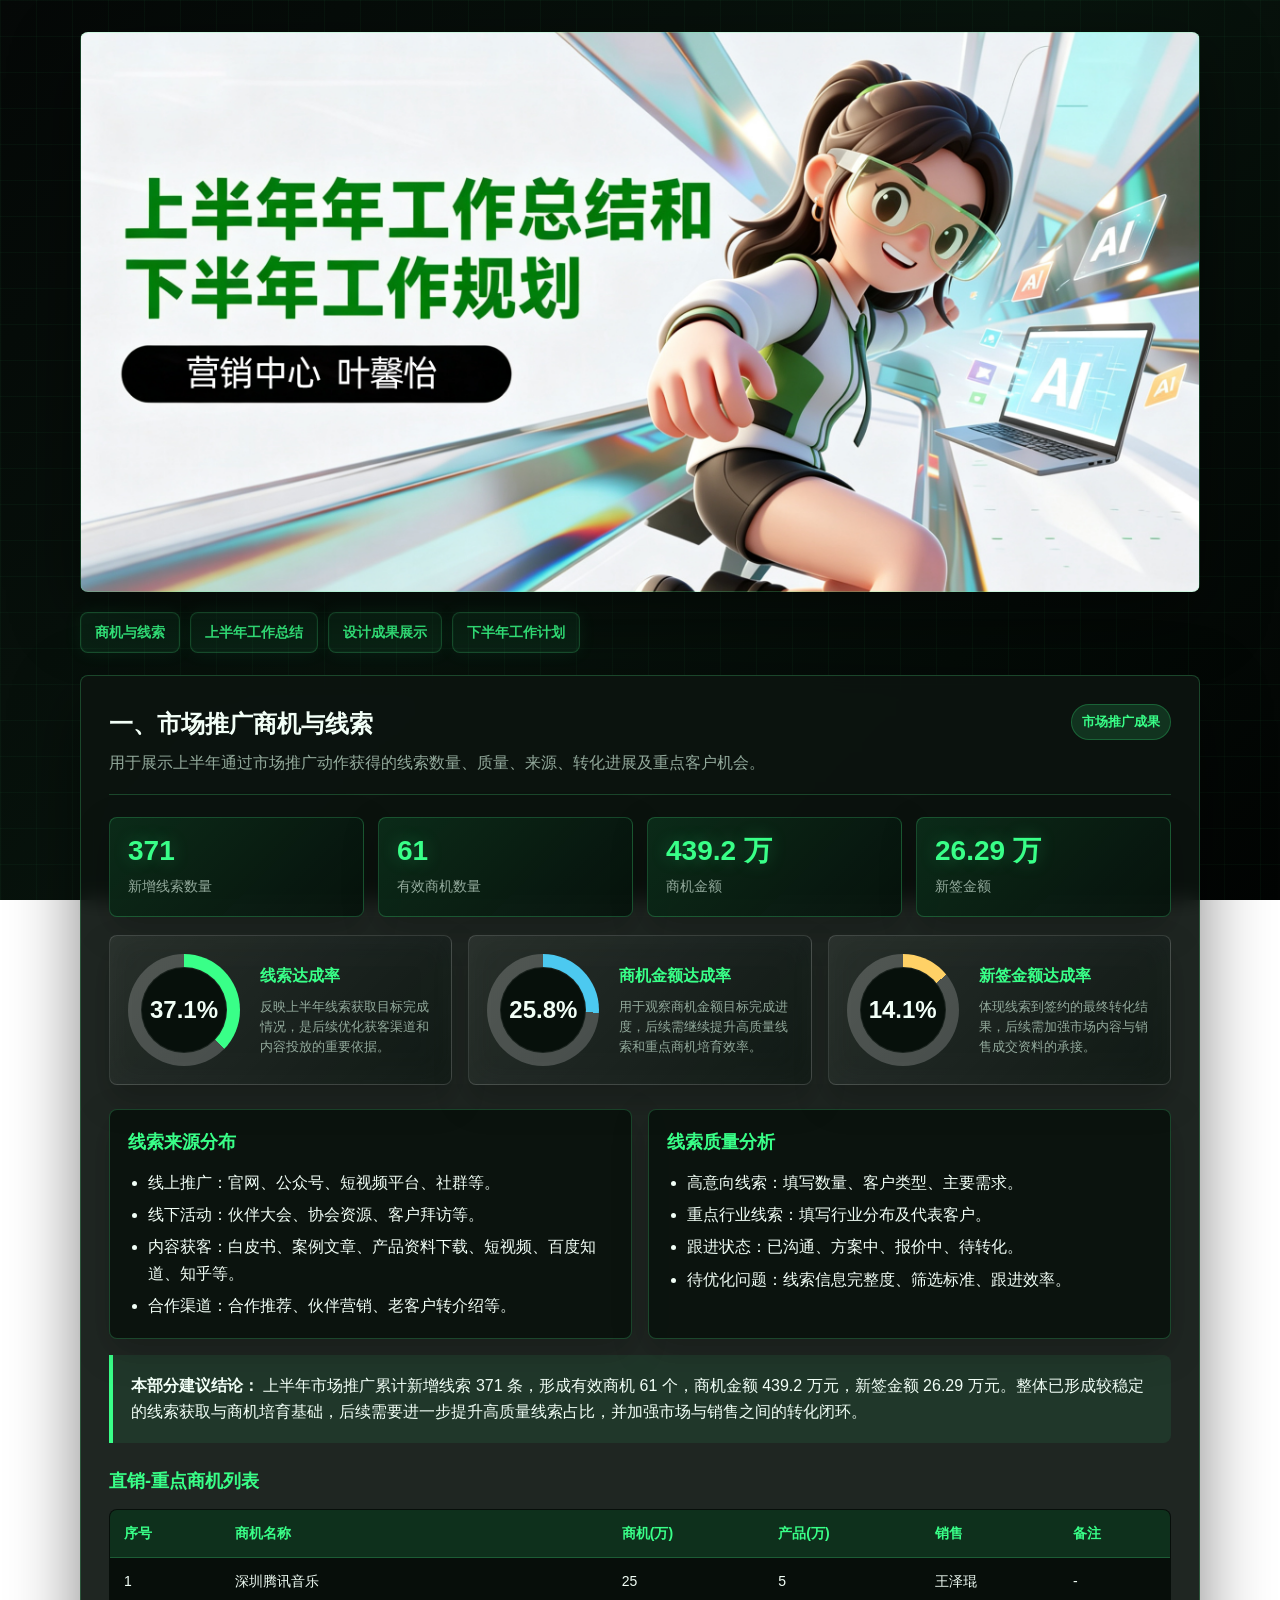
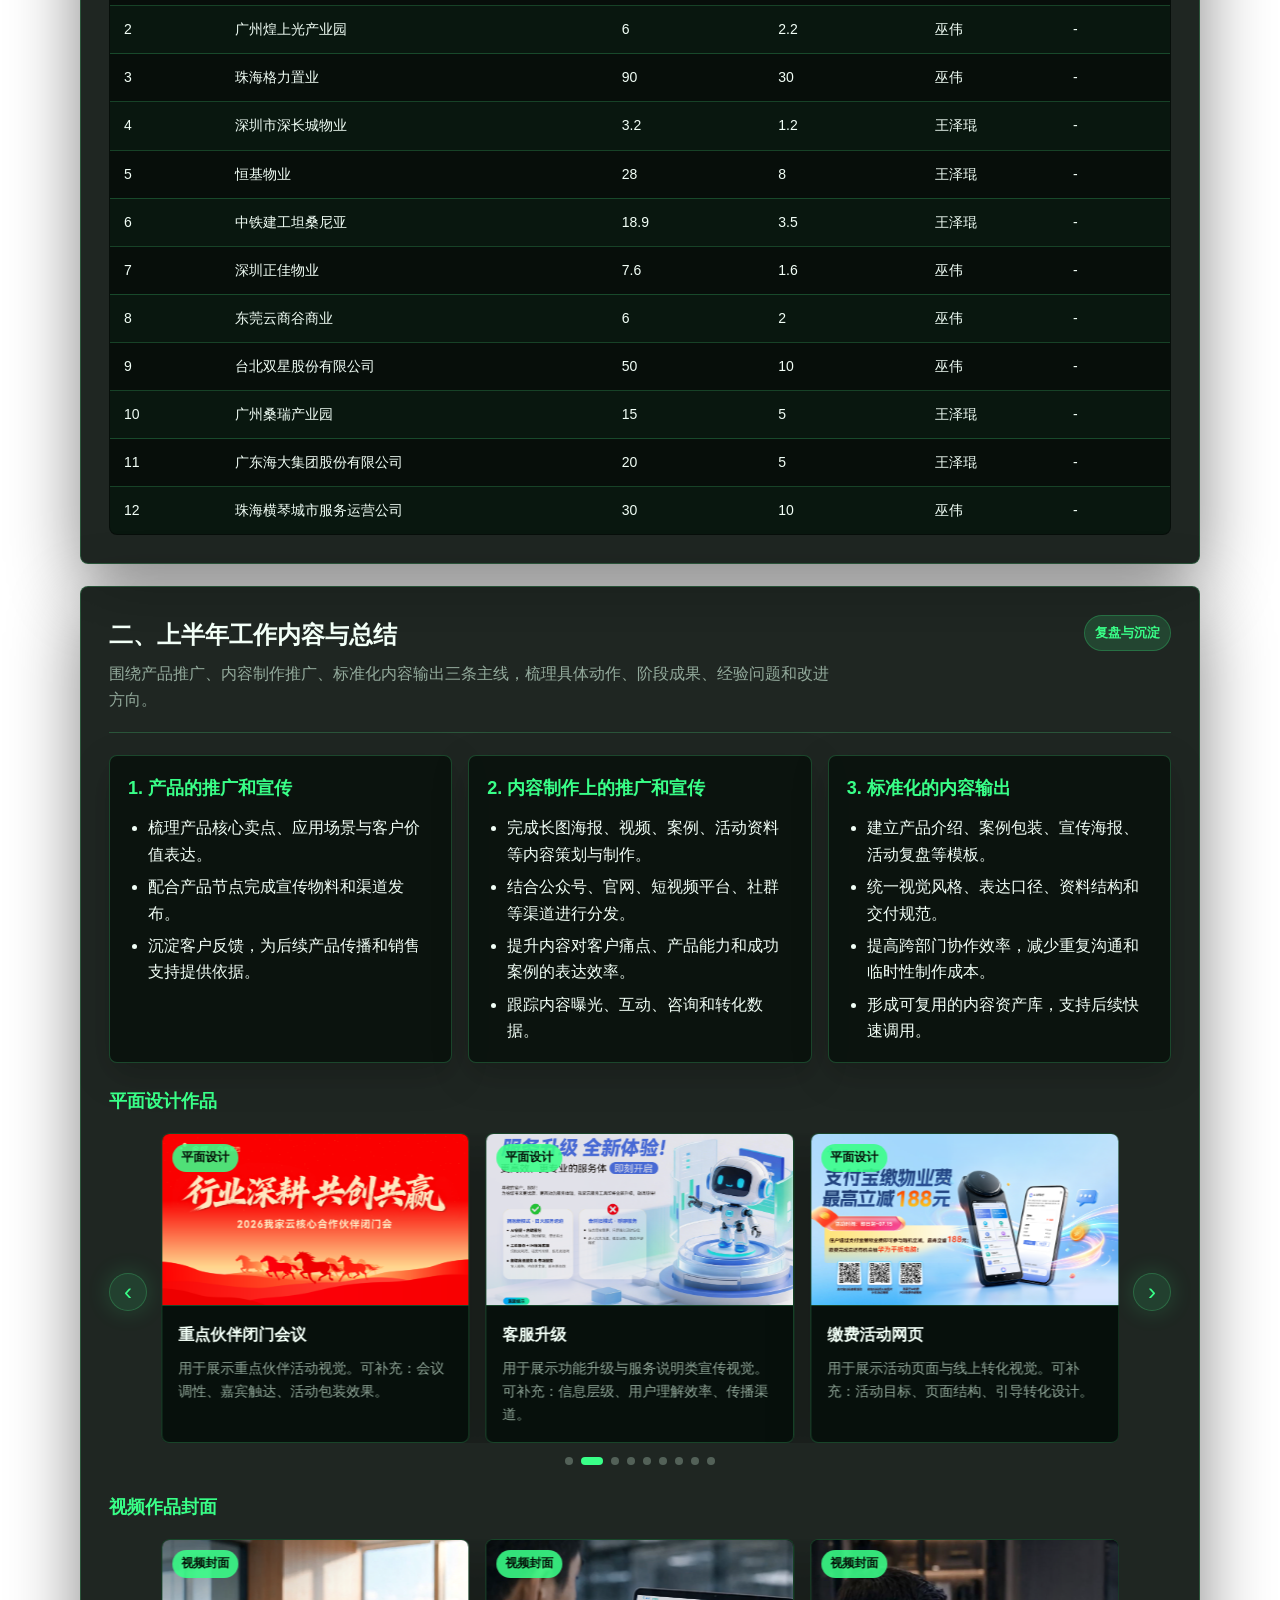
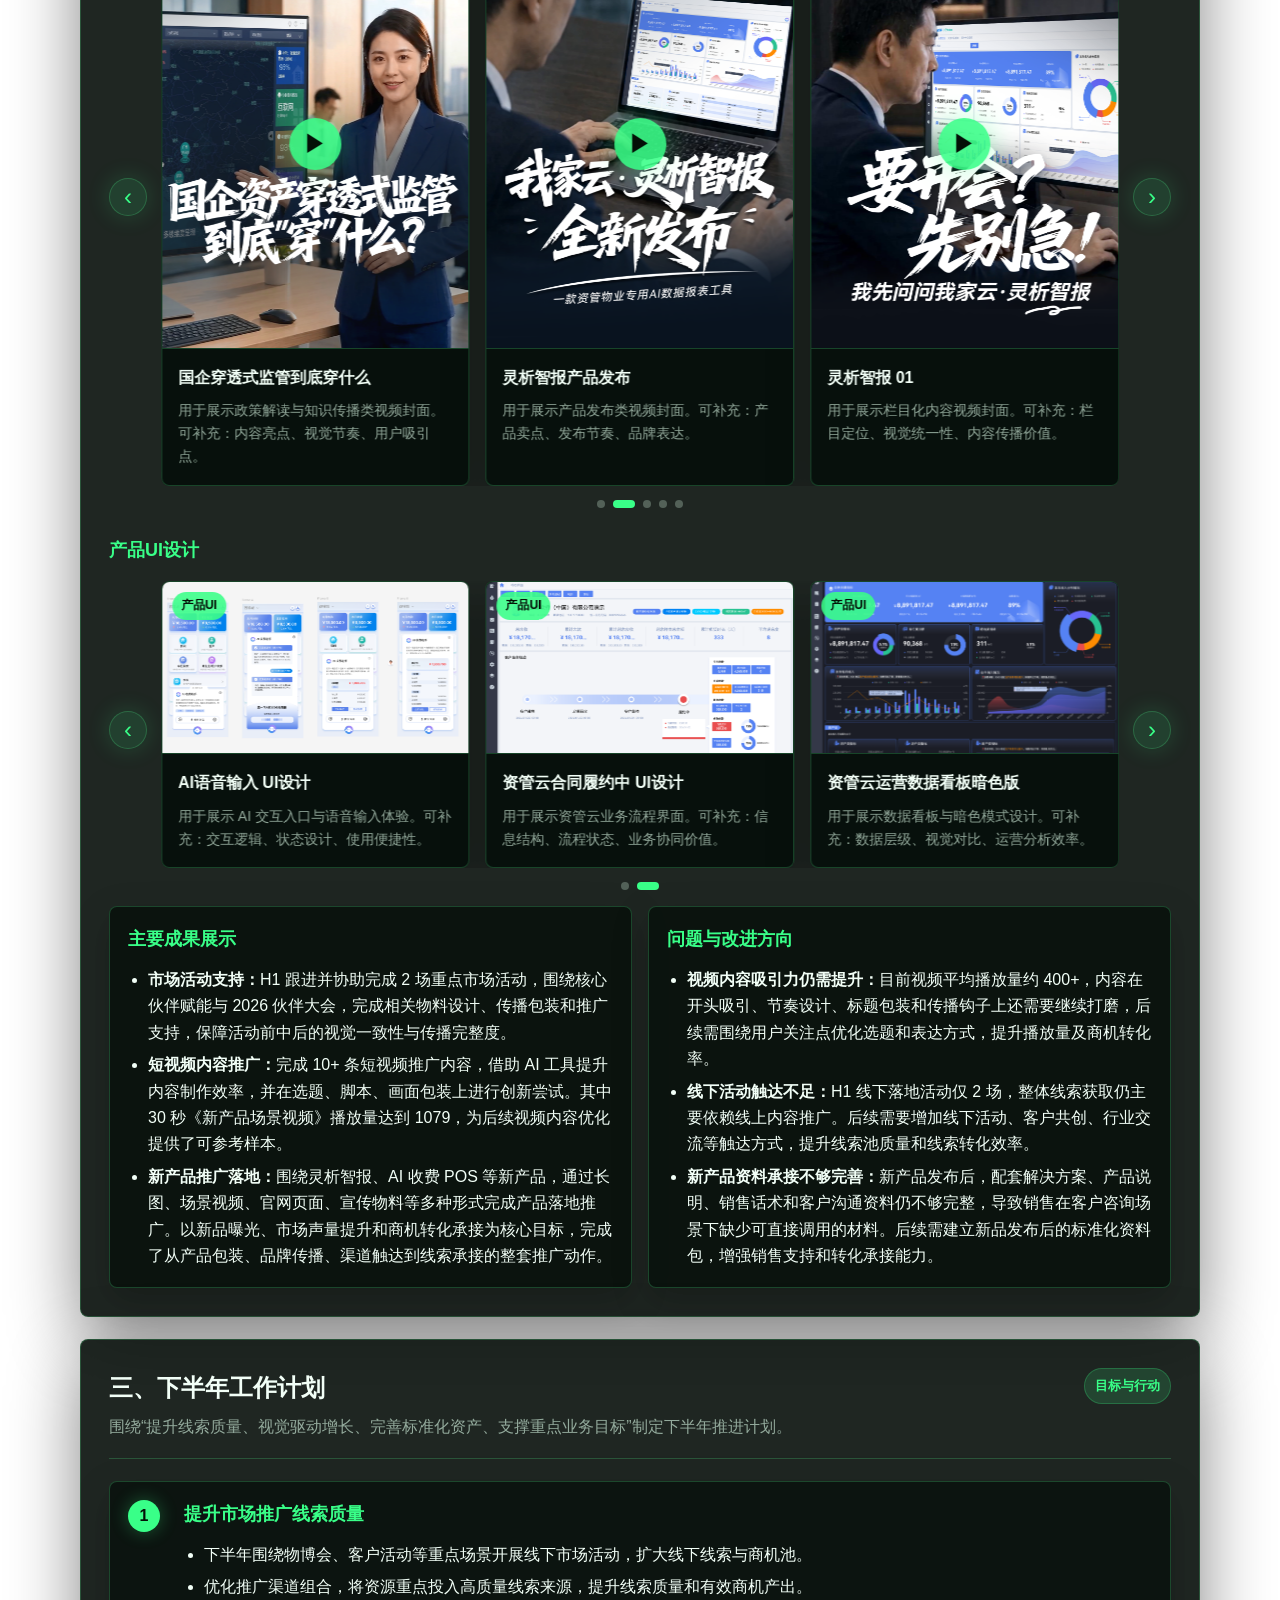
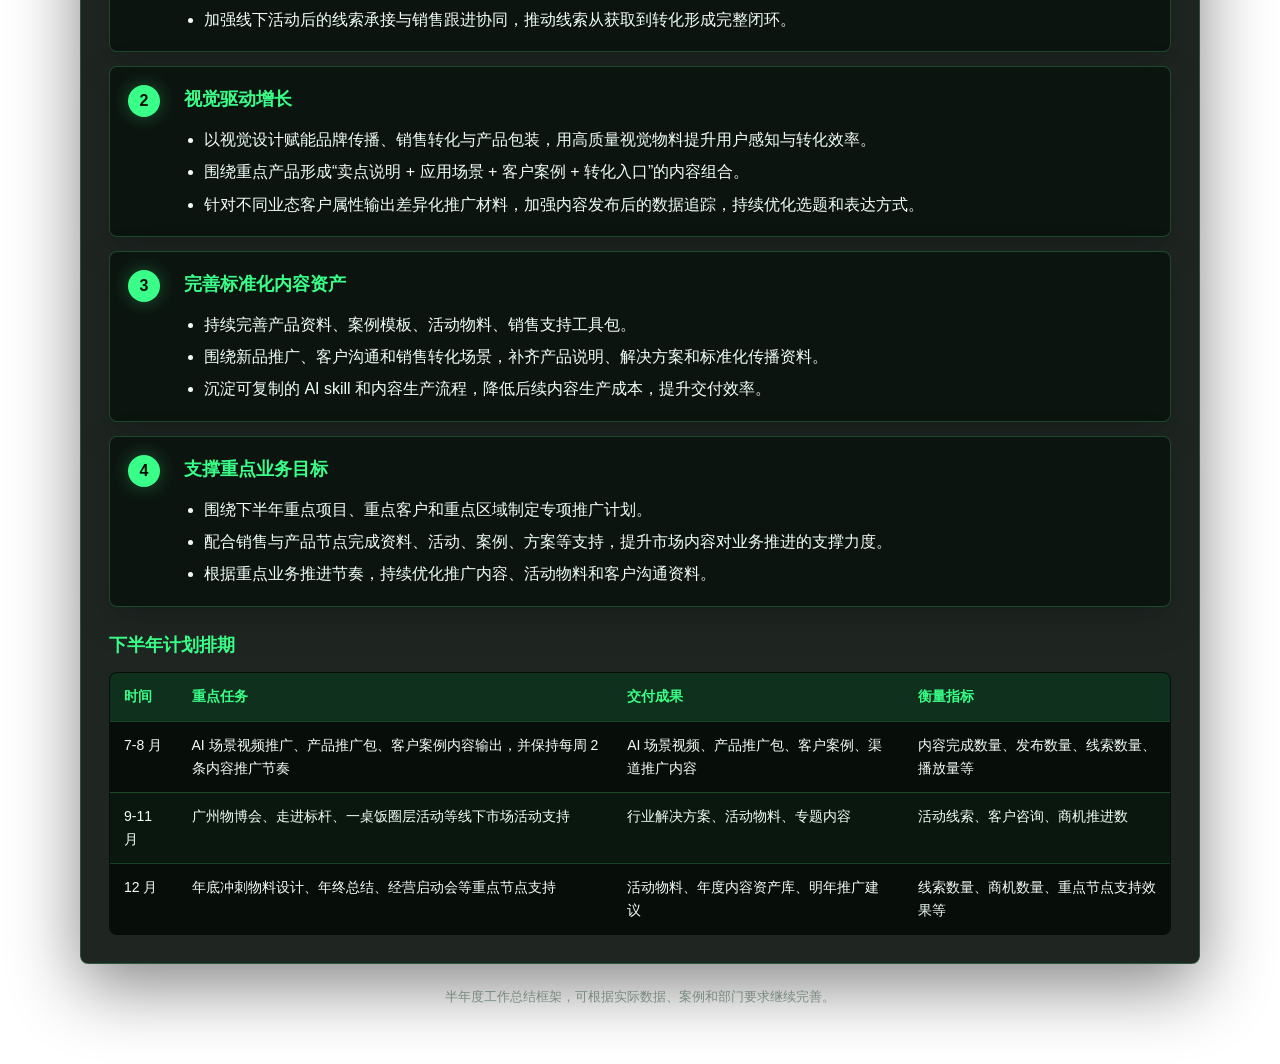
==== commit 00f10096: "Publish half-year work summary" ====
--- a/index.html
+++ b/index.html
@@ -1,119 +1,1646 @@
-<!doctype html>
+<!DOCTYPE html>
 <html lang="zh-CN">
-  <head>
-    <meta charset="UTF-8" />
-    <meta name="viewport" content="width=device-width, initial-scale=1.0" />
-    <title>平面 & UI 设计作品集</title>
-    <link rel="stylesheet" href="./styles.css" />
-  </head>
-  <body>
-    <header class="site-header">
-      <a class="brand" href="#top" aria-label="返回顶部">
-        <span>Portfolio</span>
-        <strong>平面 & UI</strong>
-      </a>
-      <nav class="nav-links" aria-label="作品集导航">
-        <a href="#ui">UI</a>
-        <a href="#graphic">平面</a>
-        <a href="#video">短视频</a>
-      </nav>
+<head>
+  <meta charset="UTF-8" />
+  <meta name="viewport" content="width=device-width, initial-scale=1.0" />
+  <title>半年度工作总结</title>
+  <style>
+    :root {
+      --bg: #050807;
+      --paper: rgba(12, 20, 16, 0.92);
+      --paper-strong: #0f1b15;
+      --ink: #f2fff7;
+      --muted: #93aa9c;
+      --line: rgba(85, 255, 146, 0.22);
+      --primary: #39ff88;
+      --primary-soft: rgba(57, 255, 136, 0.14);
+      --green: #39ff88;
+      --orange: #ffd166;
+      --red: #ff5f7a;
+      --radius: 8px;
+      --shadow: 0 22px 70px rgba(0, 0, 0, 0.48);
+    }
+
+    * {
+      box-sizing: border-box;
+    }
+
+    body {
+      margin: 0;
+      min-height: 100vh;
+      background:
+        linear-gradient(rgba(57, 255, 136, 0.035) 1px, transparent 1px),
+        linear-gradient(90deg, rgba(57, 255, 136, 0.035) 1px, transparent 1px),
+        linear-gradient(135deg, #050807 0%, #08140d 48%, #020403 100%);
+      background-size: 36px 36px, 36px 36px, auto;
+      background-attachment: fixed;
+      color: var(--ink);
+      font-family: "Microsoft YaHei", "PingFang SC", Arial, sans-serif;
+      line-height: 1.65;
+    }
+
+    .page {
+      width: min(1120px, calc(100% - 40px));
+      margin: 32px auto 56px;
+    }
+
+    header {
+      position: relative;
+      min-height: 0;
+      aspect-ratio: 2 / 1;
+      display: block;
+      overflow: hidden;
+      background: url("images/banner-summary.png") center / cover no-repeat;
+      border: 1px solid var(--line);
+      border-radius: var(--radius);
+      padding: 0;
+      box-shadow: var(--shadow);
+      isolation: isolate;
+    }
+
+    .hero-content,
+    .hero-visual {
+      display: none !important;
+    }
+
+    .eyebrow {
+      margin: 0 0 8px;
+      color: var(--primary);
+      font-size: 14px;
+      font-weight: 700;
+      letter-spacing: 0;
+    }
+
+    h1 {
+      margin: 0;
+      max-width: 650px;
+      font-size: 46px;
+      line-height: 1.2;
+      letter-spacing: 0;
+      text-shadow: 0 0 24px rgba(57, 255, 136, 0.28);
+    }
+
+    .hero-visual {
+      min-height: 240px;
+      display: grid;
+      align-items: center;
+      justify-items: end;
+    }
+
+    .summary-illustration {
+      width: min(100%, 360px);
+      height: 248px;
+      position: relative;
+    }
+
+    .illus-panel {
+      position: absolute;
+      inset: 18px 0 0 34px;
+      border: 1px solid rgba(57, 255, 136, 0.22);
+      border-radius: var(--radius);
+      background: rgba(6, 16, 11, 0.86);
+      box-shadow: 0 18px 54px rgba(0, 0, 0, 0.28);
+      padding: 18px;
+    }
+
+    .illus-panel::before {
+      content: "";
+      display: block;
+      width: 88px;
+      height: 8px;
+      border-radius: 999px;
+      background: #39ff88;
+      box-shadow: 104px 0 0 #4cc9f0, 178px 0 0 #ffd166;
+      opacity: 0.92;
+    }
+
+    .illus-chart {
+      display: flex;
+      align-items: end;
+      gap: 12px;
+      height: 92px;
+      margin-top: 24px;
+      padding: 0 8px;
+      border-bottom: 1px solid rgba(255, 255, 255, 0.15);
+    }
+
+    .illus-chart i {
+      width: 34px;
+      border-radius: 6px 6px 0 0;
+      background: #39ff88;
+      box-shadow: 0 0 18px rgba(57, 255, 136, 0.24);
+    }
+
+    .illus-chart i:nth-child(1) {
+      height: 38px;
+      background: #4cc9f0;
+    }
+
+    .illus-chart i:nth-child(2) {
+      height: 68px;
+      background: #39ff88;
+    }
+
+    .illus-chart i:nth-child(3) {
+      height: 52px;
+      background: #ffd166;
+    }
+
+    .illus-chart i:nth-child(4) {
+      height: 78px;
+      background: #ff7a90;
+    }
+
+    .illus-card {
+      position: absolute;
+      left: 0;
+      top: 60px;
+      width: 132px;
+      padding: 14px;
+      border-radius: var(--radius);
+      background: #14241b;
+      border: 1px solid rgba(57, 255, 136, 0.2);
+      box-shadow: 0 18px 38px rgba(0, 0, 0, 0.26);
+    }
+
+    .illus-card strong {
+      display: block;
+      color: #39ff88;
+      font-size: 24px;
+      line-height: 1;
+    }
+
+    .illus-card span {
+      display: block;
+      margin-top: 8px;
+      color: var(--muted);
+      font-size: 12px;
+    }
+
+    .illus-list {
+      position: absolute;
+      right: 18px;
+      bottom: 18px;
+      width: 166px;
+      padding: 14px;
+      border-radius: var(--radius);
+      background: #132018;
+      border: 1px solid rgba(255, 255, 255, 0.12);
+    }
+
+    .illus-list p {
+      margin: 0 0 9px;
+      color: #f2fff7;
+      font-size: 13px;
+      font-weight: 700;
+    }
+
+    .illus-list i {
+      display: block;
+      height: 7px;
+      margin-top: 8px;
+      border-radius: 999px;
+      background: rgba(255, 255, 255, 0.18);
+    }
+
+    .illus-list i:nth-child(2) {
+      background: #39ff88;
+      width: 82%;
+    }
+
+    .illus-list i:nth-child(3) {
+      background: #4cc9f0;
+      width: 62%;
+    }
+
+    .illus-list i:nth-child(4) {
+      background: #ffd166;
+      width: 72%;
+    }
+
+    .meta {
+      display: grid;
+      grid-template-columns: repeat(4, minmax(0, 1fr));
+      gap: 12px;
+      margin-top: 28px;
+    }
+
+    .meta-item,
+    .metric,
+    .card,
+    .timeline-item,
+    .plan-item {
+      background: var(--paper);
+      border: 1px solid var(--line);
+      border-radius: var(--radius);
+      box-shadow: 0 12px 36px rgba(0, 0, 0, 0.24);
+    }
+
+    .meta-item {
+      padding: 14px 16px;
+      background: rgba(4, 12, 8, 0.5);
+    }
+
+    .label {
+      display: block;
+      color: var(--muted);
+      font-size: 13px;
+    }
+
+    .value {
+      display: block;
+      margin-top: 4px;
+      font-size: 16px;
+      font-weight: 700;
+    }
+
+    nav {
+      display: flex;
+      gap: 10px;
+      margin: 20px 0;
+      flex-wrap: wrap;
+    }
+
+    nav a {
+      display: inline-flex;
+      align-items: center;
+      min-height: 38px;
+      padding: 8px 14px;
+      border: 1px solid var(--line);
+      border-radius: var(--radius);
+      background: rgba(57, 255, 136, 0.08);
+      color: var(--primary);
+      text-decoration: none;
+      font-size: 14px;
+      font-weight: 700;
+      box-shadow: inset 0 0 0 1px rgba(57, 255, 136, 0.04), 0 0 18px rgba(57, 255, 136, 0.08);
+    }
+
+    nav a:hover {
+      background: var(--primary);
+      color: #041007;
+      border-color: var(--primary);
+    }
+
+    section {
+      margin-top: 22px;
+      background: var(--paper);
+      border: 1px solid var(--line);
+      border-radius: var(--radius);
+      padding: 28px;
+      box-shadow: var(--shadow);
+      backdrop-filter: blur(10px);
+    }
+
+    .section-head {
+      display: flex;
+      justify-content: space-between;
+      gap: 20px;
+      align-items: flex-start;
+      border-bottom: 1px solid var(--line);
+      padding-bottom: 18px;
+      margin-bottom: 22px;
+    }
+
+    h2 {
+      margin: 0;
+      font-size: 24px;
+      letter-spacing: 0;
+    }
+
+    .section-note {
+      margin: 6px 0 0;
+      color: var(--muted);
+      max-width: 720px;
+    }
+
+    .tag {
+      flex: 0 0 auto;
+      padding: 6px 10px;
+      border-radius: 999px;
+      background: var(--primary-soft);
+      color: var(--primary);
+      font-size: 13px;
+      font-weight: 700;
+      border: 1px solid rgba(57, 255, 136, 0.24);
+    }
+
+    .metrics {
+      display: grid;
+      grid-template-columns: repeat(auto-fit, minmax(148px, 1fr));
+      gap: 14px;
+      margin-bottom: 22px;
+    }
+
+    .metric {
+      padding: 18px;
+      background:
+        linear-gradient(135deg, rgba(57, 255, 136, 0.12), rgba(57, 255, 136, 0.02)),
+        rgba(5, 14, 9, 0.9);
+    }
+
+    .metric strong {
+      display: block;
+      font-size: 28px;
+      line-height: 1.1;
+      color: var(--primary);
+      text-shadow: 0 0 18px rgba(57, 255, 136, 0.28);
+    }
+
+    .metric span {
+      display: block;
+      margin-top: 8px;
+      color: var(--muted);
+      font-size: 14px;
+    }
+
+    .rate-rings {
+      display: grid;
+      grid-template-columns: repeat(3, minmax(0, 1fr));
+      gap: 16px;
+      margin: -4px 0 24px;
+    }
+
+    .rate-card {
+      display: grid;
+      grid-template-columns: 116px 1fr;
+      align-items: center;
+      gap: 16px;
+      min-height: 148px;
+      padding: 18px;
+      border: 1px solid rgba(255, 255, 255, 0.14);
+      border-radius: var(--radius);
+      background:
+        linear-gradient(135deg, rgba(255, 255, 255, 0.13), rgba(255, 255, 255, 0.035)),
+        rgba(5, 14, 9, 0.58);
+      box-shadow: 0 16px 34px rgba(0, 0, 0, 0.24);
+      backdrop-filter: blur(16px);
+    }
+
+    .rate-ring {
+      position: relative;
+      width: 112px;
+      height: 112px;
+      display: grid;
+      place-items: center;
+      border-radius: 50%;
+      background: conic-gradient(var(--ring-color) var(--percent), rgba(255, 255, 255, 0.2) 0);
+    }
+
+    .rate-ring::before {
+      content: "";
+      position: absolute;
+      inset: 13px;
+      border-radius: 50%;
+      background: #07100b;
+      border: 1px solid rgba(255, 255, 255, 0.08);
+    }
+
+    .rate-ring strong {
+      position: relative;
+      z-index: 1;
+      color: var(--ink);
+      font-size: 24px;
+      line-height: 1;
+    }
+
+    .rate-copy span {
+      display: block;
+      color: var(--primary);
+      font-size: 16px;
+      font-weight: 800;
+    }
+
+    .rate-copy p {
+      margin: 8px 0 0;
+      color: var(--muted);
+      font-size: 13px;
+      line-height: 1.55;
+    }
+
+    .grid-2 {
+      display: grid;
+      grid-template-columns: repeat(2, minmax(0, 1fr));
+      gap: 16px;
+    }
+
+    .grid-3 {
+      display: grid;
+      grid-template-columns: repeat(3, minmax(0, 1fr));
+      gap: 16px;
+    }
+
+    .card {
+      padding: 18px;
+      background: rgba(8, 17, 12, 0.82);
+    }
+
+    h3 {
+      margin: 0 0 12px;
+      font-size: 18px;
+      color: var(--primary);
+    }
+
+    ul {
+      margin: 0;
+      padding-left: 20px;
+    }
+
+    li + li {
+      margin-top: 6px;
+    }
+
+    table {
+      width: 100%;
+      border-collapse: collapse;
+      overflow: hidden;
+      border: 1px solid var(--line);
+      border-radius: var(--radius);
+      background: rgba(5, 12, 8, 0.9);
+    }
+
+    th,
+    td {
+      border-bottom: 1px solid var(--line);
+      padding: 12px 14px;
+      text-align: left;
+      vertical-align: top;
+      font-size: 14px;
+    }
+
+    th {
+      background: rgba(57, 255, 136, 0.14);
+      color: var(--primary);
+      font-weight: 700;
+    }
+
+    td {
+      color: var(--ink);
+    }
+
+    tbody tr:nth-child(even) {
+      background: rgba(57, 255, 136, 0.035);
+    }
+
+    tr:last-child td {
+      border-bottom: 0;
+    }
+
+    .status {
+      display: inline-flex;
+      align-items: center;
+      min-height: 26px;
+      padding: 3px 9px;
+      border-radius: 999px;
+      font-size: 12px;
+      font-weight: 700;
+      white-space: nowrap;
+    }
+
+    .status.green {
+      background: rgba(57, 255, 136, 0.14);
+      color: var(--green);
+    }
+
+    .status.orange {
+      background: rgba(255, 209, 102, 0.16);
+      color: var(--orange);
+    }
+
+    .status.red {
+      background: rgba(255, 95, 122, 0.16);
+      color: var(--red);
+    }
+
+    .timeline {
+      display: grid;
+      gap: 14px;
+    }
+
+    .timeline-item {
+      display: grid;
+      grid-template-columns: 148px 1fr;
+      gap: 18px;
+      padding: 18px;
+    }
+
+    .time {
+      color: var(--primary);
+      font-weight: 800;
+    }
+
+    .plan-list {
+      display: grid;
+      gap: 14px;
+    }
+
+    .plan-item {
+      display: grid;
+      grid-template-columns: 42px 1fr;
+      gap: 14px;
+      padding: 18px;
+    }
+
+    .number {
+      width: 32px;
+      height: 32px;
+      display: inline-grid;
+      place-items: center;
+      border-radius: 50%;
+      background: var(--primary);
+      color: #041007;
+      font-weight: 800;
+      box-shadow: 0 0 18px rgba(57, 255, 136, 0.3);
+    }
+
+    .summary-box {
+      margin-top: 16px;
+      padding: 18px;
+      border-left: 4px solid var(--primary);
+      background: rgba(57, 255, 136, 0.08);
+      border-radius: 0 var(--radius) var(--radius) 0;
+    }
+
+    .gallery-guide {
+      display: grid;
+      grid-template-columns: 1.1fr 0.9fr;
+      gap: 16px;
+      margin: 24px 0 16px;
+      padding: 18px;
+      border: 1px solid var(--line);
+      border-radius: var(--radius);
+      background: rgba(57, 255, 136, 0.06);
+    }
+
+    .gallery-guide p {
+      margin: 0;
+      color: var(--muted);
+    }
+
+    .file-list {
+      margin: 0;
+      padding-left: 20px;
+      color: var(--ink);
+      font-size: 14px;
+    }
+
+    .gallery-carousel {
+      position: relative;
+      margin-top: 16px;
+      padding: 0 52px;
+    }
+
+    .carousel-window {
+      overflow: hidden;
+      border-radius: var(--radius);
+    }
+
+    .gallery-track {
+      display: flex;
+      gap: 16px;
+      transition: transform 0.55s ease;
+      will-change: transform;
+    }
+
+    .work-card {
+      flex: 0 0 calc((100% - 32px) / 3);
+      overflow: hidden;
+      background: rgba(7, 16, 11, 0.92);
+      border: 1px solid var(--line);
+      border-radius: var(--radius);
+      box-shadow: 0 16px 40px rgba(0, 0, 0, 0.34);
+    }
+
+    .work-media {
+      position: relative;
+      aspect-ratio: 16 / 9;
+      background: #07100b;
+      border-bottom: 1px solid var(--line);
+    }
+
+    .video-carousel .work-media {
+      aspect-ratio: 3 / 4;
+    }
+
+    .work-media img {
+      width: 100%;
+      height: 100%;
+      display: block;
+      object-fit: cover;
+    }
+
+    .image-placeholder {
+      position: absolute;
+      inset: 0;
+      display: none;
+      place-items: center;
+      padding: 18px;
+      color: var(--muted);
+      text-align: center;
+      font-size: 14px;
+      background: repeating-linear-gradient(
+        135deg,
+        #07100b,
+        #07100b 12px,
+        #0d1a12 12px,
+        #0d1a12 24px
+      );
+    }
+
+    .work-body {
+      padding: 16px;
+    }
+
+    .work-body h4 {
+      margin: 0 0 8px;
+      font-size: 16px;
+    }
+
+    .work-body p {
+      margin: 0;
+      color: var(--muted);
+      font-size: 14px;
+    }
+
+    .work-type {
+      position: absolute;
+      top: 10px;
+      left: 10px;
+      z-index: 1;
+      padding: 4px 9px;
+      border-radius: 999px;
+      background: rgba(57, 255, 136, 0.88);
+      color: #041007;
+      font-size: 12px;
+      font-weight: 700;
+    }
+
+    .play-mark {
+      position: absolute;
+      left: 50%;
+      top: 50%;
+      z-index: 1;
+      width: 52px;
+      height: 52px;
+      display: grid;
+      place-items: center;
+      border-radius: 50%;
+      background: rgba(57, 255, 136, 0.88);
+      color: #041007;
+      font-size: 24px;
+      transform: translate(-50%, -50%);
+      pointer-events: none;
+      box-shadow: 0 0 28px rgba(57, 255, 136, 0.35);
+    }
+
+    .carousel-btn {
+      position: absolute;
+      top: 42%;
+      z-index: 2;
+      width: 38px;
+      height: 38px;
+      border: 1px solid var(--line);
+      border-radius: 50%;
+      background: rgba(57, 255, 136, 0.12);
+      color: var(--primary);
+      cursor: pointer;
+      font-size: 24px;
+      line-height: 1;
+      box-shadow: 0 0 24px rgba(57, 255, 136, 0.16);
+    }
+
+    .carousel-btn:hover {
+      border-color: var(--primary);
+      background: var(--primary);
+      color: #041007;
+    }
+
+    .carousel-btn.prev {
+      left: 0;
+    }
+
+    .carousel-btn.next {
+      right: 0;
+    }
+
+    .carousel-dots {
+      display: flex;
+      justify-content: center;
+      gap: 8px;
+      margin-top: 14px;
+    }
+
+    .carousel-dot {
+      width: 8px;
+      height: 8px;
+      border: 0;
+      border-radius: 50%;
+      background: rgba(147, 170, 156, 0.45);
+      cursor: pointer;
+      padding: 0;
+    }
+
+    .carousel-dot.active {
+      width: 22px;
+      border-radius: 999px;
+      background: var(--primary);
+    }
+
+    footer {
+      margin-top: 22px;
+      color: var(--muted);
+      text-align: center;
+      font-size: 13px;
+    }
+
+    @media (max-width: 860px) {
+      .page {
+        width: min(100% - 24px, 1120px);
+        margin-top: 16px;
+      }
+
+      header {
+        aspect-ratio: 2 / 1;
+      }
+
+      h1 {
+        font-size: 34px;
+      }
+
+      .hero-visual {
+        min-height: auto;
+      }
+
+      .summary-illustration {
+        width: 100%;
+        max-width: 360px;
+        justify-self: center;
+      }
+
+      section {
+        padding: 22px;
+      }
+
+      .meta,
+      .metrics,
+      .rate-rings,
+      .grid-2,
+      .grid-3,
+      .gallery-guide {
+        grid-template-columns: 1fr;
+      }
+
+      .rate-card {
+        grid-template-columns: 96px 1fr;
+      }
+
+      .rate-ring {
+        width: 92px;
+        height: 92px;
+      }
+
+      .rate-ring strong {
+        font-size: 20px;
+      }
+
+      .gallery-carousel {
+        padding: 0 42px;
+      }
+
+      .work-card {
+        flex-basis: 100%;
+      }
+
+      .section-head,
+      .timeline-item,
+      .plan-item {
+        display: block;
+      }
+
+      .tag {
+        display: inline-flex;
+        margin-top: 12px;
+      }
+
+      .number {
+        margin-bottom: 10px;
+      }
+    }
+  </style>
+</head>
+<body>
+  <main class="page">
+    <header>
+      <div class="hero-content">
+        <p class="eyebrow">2026 年上半年工作复盘</p>
+        <h1>市场上半年工作总结和下半年工作计划</h1>
+        <div class="meta">
+          <div class="meta-item">
+            <span class="label">汇报人</span>
+            <span class="value">叶馨怡</span>
+          </div>
+          <div class="meta-item">
+            <span class="label">所属部门</span>
+            <span class="value">营销中心</span>
+          </div>
+          <div class="meta-item">
+            <span class="label">汇报周期</span>
+            <span class="value">2026.01 - 2026.06</span>
+          </div>
+          <div class="meta-item">
+            <span class="label">汇报日期</span>
+            <span class="value">2026.7.3</span>
+          </div>
+        </div>
+      </div>
+      <div class="hero-visual" aria-hidden="true">
+        <div class="summary-illustration">
+          <div class="illus-panel">
+            <div class="illus-chart">
+              <i></i>
+              <i></i>
+              <i></i>
+              <i></i>
+            </div>
+          </div>
+          <div class="illus-card">
+            <strong>H1</strong>
+            <span>市场复盘 / 线索增长 / 内容推广</span>
+          </div>
+          <div class="illus-list">
+            <p>WORK SUMMARY</p>
+            <i></i>
+            <i></i>
+            <i></i>
+          </div>
+        </div>
+      </div>
     </header>
 
-    <main id="top">
-      <section class="hero section-band">
-        <div class="hero-copy">
-          <p class="eyebrow">Graphic & UI Design Portfolio</p>
-          <h1>平面 & UI 设计作品集</h1>
-          <p class="hero-text">
-            聚焦品牌视觉、运营传播、信息排版与产品界面设计，展示从视觉表达、信息层级到多场景延展的综合设计能力。
-          </p>
-          <div class="hero-tags" aria-label="设计方向">
-            <span>视觉设计</span>
-            <span>UI界面</span>
-            <span>活动KV</span>
-            <span>长图排版</span>
-          </div>
-        </div>
-        <div class="hero-gallery" aria-label="精选作品预览">
-          <button class="hero-shot large" data-modal-src="./assets/portfolio/14-graphic.jpg" data-modal-title="主视觉 KV">
-            <img src="./assets/portfolio/14-graphic.jpg" alt="主视觉 KV" />
-          </button>
-          <button class="hero-shot" data-modal-src="./assets/portfolio/10-ui.jpg" data-modal-title="数据看板界面">
-            <img src="./assets/portfolio/10-ui.jpg" alt="数据看板界面" />
-          </button>
-          <button class="hero-shot" data-modal-src="./assets/portfolio/25-graphic.jpg" data-modal-title="线下展台设计">
-            <img src="./assets/portfolio/25-graphic.jpg" alt="线下展台设计" />
-          </button>
-        </div>
-      </section>
-
-      <section class="summary section-band">
-        <div class="section-heading compact">
-          <p class="eyebrow">Profile</p>
-          <h2>能力概览</h2>
-        </div>
-        <div class="skill-grid">
-          <article>
-            <span class="mark teal"></span>
-            <h3>平面视觉</h3>
-            <p>Banner、KV、海报、展会物料，强调主题表达和传播识别。</p>
-          </article>
-          <article>
-            <span class="mark coral"></span>
-            <h3>UI设计</h3>
-            <p>官网、后台、数据看板，关注信息层级、模块秩序和阅读效率。</p>
-          </article>
-          <article>
-            <span class="mark green"></span>
-            <h3>信息排版</h3>
-            <p>长图、折页、运营页面，将复杂内容整理为清晰的视觉路径。</p>
-          </article>
-          <article>
-            <span class="mark amber"></span>
-            <h3>落地延展</h3>
-            <p>线上传播、线下展示、短视频封面，适配不同尺寸和应用场景。</p>
-          </article>
-        </div>
-      </section>
-
-      <section class="work section-band">
-        <div class="section-heading">
-          <p class="eyebrow">Selected Works</p>
-          <h2>精选作品</h2>
-          <div class="filters" aria-label="作品分类筛选">
-            <button class="filter is-active" data-filter="all">全部</button>
-            <button class="filter" data-filter="ui">UI</button>
-            <button class="filter" data-filter="graphic">平面</button>
-            <button class="filter" data-filter="video">短视频</button>
-          </div>
-        </div>
-
-        <div class="work-grid" aria-live="polite"></div>
-      </section>
-
-      <section class="closing section-band">
+    <nav aria-label="页面导航">
+      <a href="#opportunities">商机与线索</a>
+      <a href="#work-summary">上半年工作总结</a>
+      <a href="#design-gallery">设计成果展示</a>
+      <a href="#next-plan">下半年工作计划</a>
+    </nav>
+
+    <section id="opportunities">
+      <div class="section-head">
         <div>
-          <p class="eyebrow">Design Value</p>
-          <h2>能够覆盖从视觉传播到界面设计的完整工作链路</h2>
-        </div>
-        <ul class="value-list">
-          <li>版式与色彩控制</li>
-          <li>品牌视觉延展</li>
-          <li>UI信息层级</li>
-          <li>运营物料落地</li>
-        </ul>
-      </section>
-    </main>
-
-    <div class="modal" aria-hidden="true" role="dialog" aria-label="作品大图">
-      <button class="modal-close" aria-label="关闭大图">×</button>
-      <figure>
-        <img src="" alt="" />
-        <figcaption></figcaption>
-      </figure>
-    </div>
-
-    <script src="./portfolio-data.js"></script>
-    <script src="./app.js"></script>
-  </body>
+          <h2>一、市场推广商机与线索</h2>
+          <p class="section-note">用于展示上半年通过市场推广动作获得的线索数量、质量、来源、转化进展及重点客户机会。</p>
+        </div>
+        <span class="tag">市场推广成果</span>
+      </div>
+
+      <div class="metrics">
+        <div class="metric">
+          <strong>371</strong>
+          <span>新增线索数量</span>
+        </div>
+        <div class="metric">
+          <strong>61</strong>
+          <span>有效商机数量</span>
+        </div>
+        <div class="metric">
+          <strong>439.2 万</strong>
+          <span>商机金额</span>
+        </div>
+        <div class="metric">
+          <strong>26.29 万</strong>
+          <span>新签金额</span>
+        </div>
+      </div>
+
+      <div class="rate-rings" aria-label="目标达成率">
+        <div class="rate-card">
+          <div class="rate-ring" style="--percent: 37.1%; --ring-color: #39ff88;">
+            <strong>37.1%</strong>
+          </div>
+          <div class="rate-copy">
+            <span>线索达成率</span>
+            <p>反映上半年线索获取目标完成情况，是后续优化获客渠道和内容投放的重要依据。</p>
+          </div>
+        </div>
+        <div class="rate-card">
+          <div class="rate-ring" style="--percent: 25.8%; --ring-color: #4cc9f0;">
+            <strong>25.8%</strong>
+          </div>
+          <div class="rate-copy">
+            <span>商机金额达成率</span>
+            <p>用于观察商机金额目标完成进度，后续需继续提升高质量线索和重点商机培育效率。</p>
+          </div>
+        </div>
+        <div class="rate-card">
+          <div class="rate-ring" style="--percent: 14.1%; --ring-color: #ffd166;">
+            <strong>14.1%</strong>
+          </div>
+          <div class="rate-copy">
+            <span>新签金额达成率</span>
+            <p>体现线索到签约的最终转化结果，后续需加强市场内容与销售成交资料的承接。</p>
+          </div>
+        </div>
+      </div>
+
+      <div class="grid-2">
+        <div class="card">
+          <h3>线索来源分布</h3>
+          <ul>
+            <li>线上推广：官网、公众号、短视频平台、社群等。</li>
+            <li>线下活动：伙伴大会、协会资源、客户拜访等。</li>
+            <li>内容获客：白皮书、案例文章、产品资料下载、短视频、百度知道、知乎等。</li>
+            <li>合作渠道：合作推荐、伙伴营销、老客户转介绍等。</li>
+          </ul>
+        </div>
+
+        <div class="card">
+          <h3>线索质量分析</h3>
+          <ul>
+            <li>高意向线索：填写数量、客户类型、主要需求。</li>
+            <li>重点行业线索：填写行业分布及代表客户。</li>
+            <li>跟进状态：已沟通、方案中、报价中、待转化。</li>
+            <li>待优化问题：线索信息完整度、筛选标准、跟进效率。</li>
+          </ul>
+        </div>
+      </div>
+
+      <div class="summary-box">
+        <strong>本部分建议结论：</strong>
+        上半年市场推广累计新增线索 371 条，形成有效商机 61 个，商机金额 439.2 万元，新签金额 26.29 万元。整体已形成较稳定的线索获取与商机培育基础，后续需要进一步提升高质量线索占比，并加强市场与销售之间的转化闭环。
+      </div>
+
+      <h3 style="margin-top: 24px;">直销-重点商机列表</h3>
+      <table>
+        <thead>
+          <tr>
+            <th>序号</th>
+            <th>商机名称</th>
+            <th>商机(万)</th>
+            <th>产品(万)</th>
+            <th>销售</th>
+            <th>备注</th>
+          </tr>
+        </thead>
+        <tbody>
+          <tr>
+            <td>1</td>
+            <td>深圳腾讯音乐</td>
+            <td>25</td>
+            <td>5</td>
+            <td>王泽琨</td>
+            <td>-</td>
+          </tr>
+          <tr>
+            <td>2</td>
+            <td>广州煌上光产业园</td>
+            <td>6</td>
+            <td>2.2</td>
+            <td>巫伟</td>
+            <td>-</td>
+          </tr>
+          <tr>
+            <td>3</td>
+            <td>珠海格力置业</td>
+            <td>90</td>
+            <td>30</td>
+            <td>巫伟</td>
+            <td>-</td>
+          </tr>
+          <tr>
+            <td>4</td>
+            <td>深圳市深长城物业</td>
+            <td>3.2</td>
+            <td>1.2</td>
+            <td>王泽琨</td>
+            <td>-</td>
+          </tr>
+          <tr>
+            <td>5</td>
+            <td>恒基物业</td>
+            <td>28</td>
+            <td>8</td>
+            <td>王泽琨</td>
+            <td>-</td>
+          </tr>
+          <tr>
+            <td>6</td>
+            <td>中铁建工坦桑尼亚</td>
+            <td>18.9</td>
+            <td>3.5</td>
+            <td>王泽琨</td>
+            <td>-</td>
+          </tr>
+          <tr>
+            <td>7</td>
+            <td>深圳正佳物业</td>
+            <td>7.6</td>
+            <td>1.6</td>
+            <td>巫伟</td>
+            <td>-</td>
+          </tr>
+          <tr>
+            <td>8</td>
+            <td>东莞云商谷商业</td>
+            <td>6</td>
+            <td>2</td>
+            <td>巫伟</td>
+            <td>-</td>
+          </tr>
+          <tr>
+            <td>9</td>
+            <td>台北双星股份有限公司</td>
+            <td>50</td>
+            <td>10</td>
+            <td>巫伟</td>
+            <td>-</td>
+          </tr>
+          <tr>
+            <td>10</td>
+            <td>广州桑瑞产业园</td>
+            <td>15</td>
+            <td>5</td>
+            <td>王泽琨</td>
+            <td>-</td>
+          </tr>
+          <tr>
+            <td>11</td>
+            <td>广东海大集团股份有限公司</td>
+            <td>20</td>
+            <td>5</td>
+            <td>王泽琨</td>
+            <td>-</td>
+          </tr>
+          <tr>
+            <td>12</td>
+            <td>珠海横琴城市服务运营公司</td>
+            <td>30</td>
+            <td>10</td>
+            <td>巫伟</td>
+            <td>-</td>
+          </tr>
+        </tbody>
+      </table>
+    </section>
+
+    <section id="work-summary">
+      <div class="section-head">
+        <div>
+          <h2>二、上半年工作内容与总结</h2>
+          <p class="section-note">围绕产品推广、内容制作推广、标准化内容输出三条主线，梳理具体动作、阶段成果、经验问题和改进方向。</p>
+        </div>
+        <span class="tag">复盘与沉淀</span>
+      </div>
+
+      <div class="grid-3">
+        <div class="card">
+          <h3>1. 产品的推广和宣传</h3>
+          <ul>
+            <li>梳理产品核心卖点、应用场景与客户价值表达。</li>
+            <li>配合产品节点完成宣传物料和渠道发布。</li>
+            <li>沉淀客户反馈，为后续产品传播和销售支持提供依据。</li>
+          </ul>
+        </div>
+
+        <div class="card">
+          <h3>2. 内容制作上的推广和宣传</h3>
+          <ul>
+            <li>完成长图海报、视频、案例、活动资料等内容策划与制作。</li>
+            <li>结合公众号、官网、短视频平台、社群等渠道进行分发。</li>
+            <li>提升内容对客户痛点、产品能力和成功案例的表达效率。</li>
+            <li>跟踪内容曝光、互动、咨询和转化数据。</li>
+          </ul>
+        </div>
+
+        <div class="card">
+          <h3>3. 标准化的内容输出</h3>
+          <ul>
+            <li>建立产品介绍、案例包装、宣传海报、活动复盘等模板。</li>
+            <li>统一视觉风格、表达口径、资料结构和交付规范。</li>
+            <li>提高跨部门协作效率，减少重复沟通和临时性制作成本。</li>
+            <li>形成可复用的内容资产库，支持后续快速调用。</li>
+          </ul>
+        </div>
+      </div>
+
+      <h3 id="design-gallery" style="margin-top: 24px;">平面设计作品</h3>
+      <div class="gallery-carousel" data-carousel>
+        <button class="carousel-btn prev" type="button" data-carousel-prev aria-label="上一张">‹</button>
+        <div class="carousel-window">
+          <div class="gallery-track" data-carousel-track>
+            <article class="work-card">
+              <div class="work-media">
+                <span class="work-type">平面设计</span>
+                <img src="images/flat-design-01.png" alt="2026经营启动会设计作品" loading="lazy" onerror="this.style.display='none'; this.nextElementSibling.style.display='grid';" />
+                <div class="image-placeholder">放入 images/flat-design-01.png</div>
+              </div>
+              <div class="work-body">
+                <h4>2026经营启动会</h4>
+                <p>用于展示会议主视觉与活动传播物料。可补充：视觉主题、现场应用、组织支持价值。</p>
+              </div>
+            </article>
+
+            <article class="work-card">
+              <div class="work-media">
+                <span class="work-type">平面设计</span>
+                <img src="images/flat-design-02.png" alt="重点伙伴闭门会议设计作品" loading="lazy" onerror="this.style.display='none'; this.nextElementSibling.style.display='grid';" />
+                <div class="image-placeholder">放入 images/flat-design-02.png</div>
+              </div>
+              <div class="work-body">
+                <h4>重点伙伴闭门会议</h4>
+                <p>用于展示重点伙伴活动视觉。可补充：会议调性、嘉宾触达、活动包装效果。</p>
+              </div>
+            </article>
+
+            <article class="work-card">
+              <div class="work-media">
+                <span class="work-type">平面设计</span>
+                <img src="images/flat-design-03.png" alt="客服升级设计作品" loading="lazy" onerror="this.style.display='none'; this.nextElementSibling.style.display='grid';" />
+                <div class="image-placeholder">放入 images/flat-design-03.png</div>
+              </div>
+              <div class="work-body">
+                <h4>客服升级</h4>
+                <p>用于展示功能升级与服务说明类宣传视觉。可补充：信息层级、用户理解效率、传播渠道。</p>
+              </div>
+            </article>
+
+            <article class="work-card">
+              <div class="work-media">
+                <span class="work-type">平面设计</span>
+                <img src="images/flat-design-04.png" alt="缴费活动网页设计作品" loading="lazy" onerror="this.style.display='none'; this.nextElementSibling.style.display='grid';" />
+                <div class="image-placeholder">放入 images/flat-design-04.png</div>
+              </div>
+              <div class="work-body">
+                <h4>缴费活动网页</h4>
+                <p>用于展示活动页面与线上转化视觉。可补充：活动目标、页面结构、引导转化设计。</p>
+              </div>
+            </article>
+
+            <article class="work-card">
+              <div class="work-media">
+                <span class="work-type">官网视觉</span>
+                <img src="images/flat-design-05.png" alt="官网AI产品设计作品" loading="lazy" onerror="this.style.display='none'; this.nextElementSibling.style.display='grid';" />
+                <div class="image-placeholder">放入 images/flat-design-05.png</div>
+              </div>
+              <div class="work-body">
+                <h4>官网-AI 产品</h4>
+                <p>用于展示官网产品页面视觉。可补充：产品定位、页面信息架构、品牌一致性。</p>
+              </div>
+            </article>
+
+            <article class="work-card">
+              <div class="work-media">
+                <span class="work-type">官网视觉</span>
+                <img src="images/flat-design-06.png" alt="官网智慧国资设计作品" loading="lazy" onerror="this.style.display='none'; this.nextElementSibling.style.display='grid';" />
+                <div class="image-placeholder">放入 images/flat-design-06.png</div>
+              </div>
+              <div class="work-body">
+                <h4>官网-智慧国资</h4>
+                <p>用于展示行业解决方案页面视觉。可补充：行业场景、方案表达、客户理解效率。</p>
+              </div>
+            </article>
+
+            <article class="work-card">
+              <div class="work-media">
+                <span class="work-type">官网视觉</span>
+                <img src="images/flat-design-07.png" alt="官网智慧物业设计作品" loading="lazy" onerror="this.style.display='none'; this.nextElementSibling.style.display='grid';" />
+                <div class="image-placeholder">放入 images/flat-design-07.png</div>
+              </div>
+              <div class="work-body">
+                <h4>官网-智慧物业</h4>
+                <p>用于展示物业行业官网页面视觉。可补充：产品场景、内容层级、销售支持价值。</p>
+              </div>
+            </article>
+
+            <article class="work-card">
+              <div class="work-media">
+                <span class="work-type">官网视觉</span>
+                <img src="images/flat-design-08.png" alt="官网智慧园区设计作品" loading="lazy" onerror="this.style.display='none'; this.nextElementSibling.style.display='grid';" />
+                <div class="image-placeholder">放入 images/flat-design-08.png</div>
+              </div>
+              <div class="work-body">
+                <h4>官网-智慧园区</h4>
+                <p>用于展示园区行业官网页面视觉。可补充：行业表达、页面转化入口、品牌统一性。</p>
+              </div>
+            </article>
+
+            <article class="work-card">
+              <div class="work-media">
+                <span class="work-type">产品视觉</span>
+                <img src="images/flat-design-09.png" alt="AI缴费云登录页设计作品" loading="lazy" onerror="this.style.display='none'; this.nextElementSibling.style.display='grid';" />
+                <div class="image-placeholder">放入 images/flat-design-09.png</div>
+              </div>
+              <div class="work-body">
+                <h4>AI缴费云登录页</h4>
+                <p>用于展示产品登录页与品牌入口视觉。可补充：视觉升级、用户入口、产品识别度。</p>
+              </div>
+            </article>
+
+            <article class="work-card">
+              <div class="work-media">
+                <span class="work-type">产品视觉</span>
+                <img src="images/flat-design-10.png" alt="AI收费POS设计作品" loading="lazy" onerror="this.style.display='none'; this.nextElementSibling.style.display='grid';" />
+                <div class="image-placeholder">放入 images/flat-design-10.png</div>
+              </div>
+              <div class="work-body">
+                <h4>AI收费POS</h4>
+                <p>用于展示产品推广视觉。可补充：核心卖点、应用场景、销售物料支持。</p>
+              </div>
+            </article>
+
+            <article class="work-card">
+              <div class="work-media">
+                <span class="work-type">内容视觉</span>
+                <img src="images/flat-design-11.png" alt="灵析智报设计作品" loading="lazy" onerror="this.style.display='none'; this.nextElementSibling.style.display='grid';" />
+                <div class="image-placeholder">放入 images/flat-design-11.png</div>
+              </div>
+              <div class="work-body">
+                <h4>灵析智报</h4>
+                <p>用于展示栏目化内容视觉。可补充：栏目包装、内容识别度、系列化输出能力。</p>
+              </div>
+            </article>
+          </div>
+        </div>
+        <button class="carousel-btn next" type="button" data-carousel-next aria-label="下一张">›</button>
+        <div class="carousel-dots" data-carousel-dots aria-label="轮播分页"></div>
+      </div>
+
+      <h3 style="margin-top: 28px;">视频作品封面</h3>
+      <div class="gallery-carousel video-carousel" data-carousel>
+        <button class="carousel-btn prev" type="button" data-carousel-prev aria-label="上一张">‹</button>
+        <div class="carousel-window">
+          <div class="gallery-track" data-carousel-track>
+            <article class="work-card">
+              <div class="work-media">
+                <span class="work-type">视频封面</span>
+                <span class="play-mark">▶</span>
+                <img src="images/video-cover-01.png" alt="4步实现国企穿透式监管视频封面" loading="lazy" onerror="this.style.display='none'; this.previousElementSibling.style.display='none'; this.nextElementSibling.style.display='grid';" />
+                <div class="image-placeholder">放入 images/video-cover-01.png</div>
+              </div>
+              <div class="work-body">
+                <h4>4步实现国企穿透式监管</h4>
+                <p>用于展示国企监管主题视频封面。可补充：选题目标、标题包装、传播场景。</p>
+              </div>
+            </article>
+
+            <article class="work-card">
+              <div class="work-media">
+                <span class="work-type">视频封面</span>
+                <span class="play-mark">▶</span>
+                <img src="images/video-cover-02.png" alt="国企穿透式监管到底穿什么视频封面" loading="lazy" onerror="this.style.display='none'; this.previousElementSibling.style.display='none'; this.nextElementSibling.style.display='grid';" />
+                <div class="image-placeholder">放入 images/video-cover-02.png</div>
+              </div>
+              <div class="work-body">
+                <h4>国企穿透式监管到底穿什么</h4>
+                <p>用于展示政策解读与知识传播类视频封面。可补充：内容亮点、视觉节奏、用户吸引点。</p>
+              </div>
+            </article>
+
+            <article class="work-card">
+              <div class="work-media">
+                <span class="work-type">视频封面</span>
+                <span class="play-mark">▶</span>
+                <img src="images/video-cover-03.png" alt="灵析智报产品发布视频封面" loading="lazy" onerror="this.style.display='none'; this.previousElementSibling.style.display='none'; this.nextElementSibling.style.display='grid';" />
+                <div class="image-placeholder">放入 images/video-cover-03.png</div>
+              </div>
+              <div class="work-body">
+                <h4>灵析智报产品发布</h4>
+                <p>用于展示产品发布类视频封面。可补充：产品卖点、发布节奏、品牌表达。</p>
+              </div>
+            </article>
+
+            <article class="work-card">
+              <div class="work-media">
+                <span class="work-type">视频封面</span>
+                <span class="play-mark">▶</span>
+                <img src="images/video-cover-04.png" alt="灵析智报01视频封面" loading="lazy" onerror="this.style.display='none'; this.previousElementSibling.style.display='none'; this.nextElementSibling.style.display='grid';" />
+                <div class="image-placeholder">放入 images/video-cover-04.png</div>
+              </div>
+              <div class="work-body">
+                <h4>灵析智报 01</h4>
+                <p>用于展示栏目化内容视频封面。可补充：栏目定位、视觉统一性、内容传播价值。</p>
+              </div>
+            </article>
+
+            <article class="work-card">
+              <div class="work-media">
+                <span class="work-type">视频封面</span>
+                <span class="play-mark">▶</span>
+                <img src="images/video-cover-05.png" alt="灵析智报02视频封面" loading="lazy" onerror="this.style.display='none'; this.previousElementSibling.style.display='none'; this.nextElementSibling.style.display='grid';" />
+                <div class="image-placeholder">放入 images/video-cover-05.png</div>
+              </div>
+              <div class="work-body">
+                <h4>灵析智报 02</h4>
+                <p>用于展示系列化内容视频封面。可补充：系列延展、标题层级、平台适配。</p>
+              </div>
+            </article>
+
+            <article class="work-card">
+              <div class="work-media">
+                <span class="work-type">视频封面</span>
+                <span class="play-mark">▶</span>
+                <img src="images/video-cover-06.png" alt="AI缴费云视频封面" loading="lazy" onerror="this.style.display='none'; this.previousElementSibling.style.display='none'; this.nextElementSibling.style.display='grid';" />
+                <div class="image-placeholder">放入 images/video-cover-06.png</div>
+              </div>
+              <div class="work-body">
+                <h4>AI缴费云视频封面</h4>
+                <p>用于展示产品功能与场景化传播视频封面。可补充：核心卖点、视觉包装、转化入口。</p>
+              </div>
+            </article>
+
+            <article class="work-card">
+              <div class="work-media">
+                <span class="work-type">视频封面</span>
+                <span class="play-mark">▶</span>
+                <img src="images/video-cover-07.png" alt="AI收费POS视频封面" loading="lazy" onerror="this.style.display='none'; this.previousElementSibling.style.display='none'; this.nextElementSibling.style.display='grid';" />
+                <div class="image-placeholder">放入 images/video-cover-07.png</div>
+              </div>
+              <div class="work-body">
+                <h4>AI收费POS视频封面</h4>
+                <p>用于展示产品宣传与销售支持视频封面。可补充：产品场景、标题表达、推广渠道。</p>
+              </div>
+            </article>
+          </div>
+        </div>
+        <button class="carousel-btn next" type="button" data-carousel-next aria-label="下一张">›</button>
+        <div class="carousel-dots" data-carousel-dots aria-label="轮播分页"></div>
+      </div>
+
+      <h3 style="margin-top: 28px;">产品UI设计</h3>
+      <div class="gallery-carousel ui-carousel" data-carousel>
+        <button class="carousel-btn prev" type="button" data-carousel-prev aria-label="上一张">‹</button>
+        <div class="carousel-window">
+          <div class="gallery-track" data-carousel-track>
+            <article class="work-card">
+              <div class="work-media">
+                <span class="work-type">产品UI</span>
+                <img src="images/product-ui-01.png" alt="AI收费POS UI设计" loading="lazy" onerror="this.style.display='none'; this.nextElementSibling.style.display='grid';" />
+                <div class="image-placeholder">放入 images/product-ui-01.png</div>
+              </div>
+              <div class="work-body">
+                <h4>AI收费POS UI设计</h4>
+                <p>用于展示收费产品界面设计。可补充：核心流程、操作效率、产品体验优化。</p>
+              </div>
+            </article>
+
+            <article class="work-card">
+              <div class="work-media">
+                <span class="work-type">产品UI</span>
+                <img src="images/product-ui-02.png" alt="AI语音输入UI设计" loading="lazy" onerror="this.style.display='none'; this.nextElementSibling.style.display='grid';" />
+                <div class="image-placeholder">放入 images/product-ui-02.png</div>
+              </div>
+              <div class="work-body">
+                <h4>AI语音输入 UI设计</h4>
+                <p>用于展示 AI 交互入口与语音输入体验。可补充：交互逻辑、状态设计、使用便捷性。</p>
+              </div>
+            </article>
+
+            <article class="work-card">
+              <div class="work-media">
+                <span class="work-type">产品UI</span>
+                <img src="images/product-ui-03.png" alt="资管云合同履约中UI设计" loading="lazy" onerror="this.style.display='none'; this.nextElementSibling.style.display='grid';" />
+                <div class="image-placeholder">放入 images/product-ui-03.png</div>
+              </div>
+              <div class="work-body">
+                <h4>资管云合同履约中 UI设计</h4>
+                <p>用于展示资管云业务流程界面。可补充：信息结构、流程状态、业务协同价值。</p>
+              </div>
+            </article>
+
+            <article class="work-card">
+              <div class="work-media">
+                <span class="work-type">产品UI</span>
+                <img src="images/product-ui-04.png" alt="资管云运营数据看板暗色版" loading="lazy" onerror="this.style.display='none'; this.nextElementSibling.style.display='grid';" />
+                <div class="image-placeholder">放入 images/product-ui-04.png</div>
+              </div>
+              <div class="work-body">
+                <h4>资管云运营数据看板暗色版</h4>
+                <p>用于展示数据看板与暗色模式设计。可补充：数据层级、视觉对比、运营分析效率。</p>
+              </div>
+            </article>
+          </div>
+        </div>
+        <button class="carousel-btn next" type="button" data-carousel-next aria-label="下一张">›</button>
+        <div class="carousel-dots" data-carousel-dots aria-label="轮播分页"></div>
+      </div>
+
+      <div class="grid-2" style="margin-top: 16px;">
+        <div class="card">
+          <h3>主要成果展示</h3>
+          <ul>
+            <li><strong>市场活动支持：</strong>H1 跟进并协助完成 2 场重点市场活动，围绕核心伙伴赋能与 2026 伙伴大会，完成相关物料设计、传播包装和推广支持，保障活动前中后的视觉一致性与传播完整度。</li>
+            <li><strong>短视频内容推广：</strong>完成 10+ 条短视频推广内容，借助 AI 工具提升内容制作效率，并在选题、脚本、画面包装上进行创新尝试。其中 30 秒《新产品场景视频》播放量达到 1079，为后续视频内容优化提供了可参考样本。</li>
+            <li><strong>新产品推广落地：</strong>围绕灵析智报、AI 收费 POS 等新产品，通过长图、场景视频、官网页面、宣传物料等多种形式完成产品落地推广。以新品曝光、市场声量提升和商机转化承接为核心目标，完成了从产品包装、品牌传播、渠道触达到线索承接的整套推广动作。</li>
+          </ul>
+        </div>
+
+        <div class="card">
+          <h3>问题与改进方向</h3>
+          <ul>
+            <li><strong>视频内容吸引力仍需提升：</strong>目前视频平均播放量约 400+，内容在开头吸引、节奏设计、标题包装和传播钩子上还需要继续打磨，后续需围绕用户关注点优化选题和表达方式，提升播放量及商机转化率。</li>
+            <li><strong>线下活动触达不足：</strong>H1 线下落地活动仅 2 场，整体线索获取仍主要依赖线上内容推广。后续需要增加线下活动、客户共创、行业交流等触达方式，提升线索池质量和线索转化效率。</li>
+            <li><strong>新产品资料承接不够完善：</strong>新产品发布后，配套解决方案、产品说明、销售话术和客户沟通资料仍不够完整，导致销售在客户咨询场景下缺少可直接调用的材料。后续需建立新品发布后的标准化资料包，增强销售支持和转化承接能力。</li>
+          </ul>
+        </div>
+      </div>
+    </section>
+
+    <section id="next-plan">
+      <div class="section-head">
+        <div>
+          <h2>三、下半年工作计划</h2>
+          <p class="section-note">围绕“提升线索质量、视觉驱动增长、完善标准化资产、支撑重点业务目标”制定下半年推进计划。</p>
+        </div>
+        <span class="tag">目标与行动</span>
+      </div>
+
+      <div class="plan-list">
+        <div class="plan-item">
+          <span class="number">1</span>
+          <div>
+            <h3>提升市场推广线索质量</h3>
+            <ul>
+              <li>下半年围绕物博会、客户活动等重点场景开展线下市场活动，扩大线下线索与商机池。</li>
+              <li>优化推广渠道组合，将资源重点投入高质量线索来源，提升线索质量和有效商机产出。</li>
+              <li>加强线下活动后的线索承接与销售跟进协同，推动线索从获取到转化形成完整闭环。</li>
+            </ul>
+          </div>
+        </div>
+
+        <div class="plan-item">
+          <span class="number">2</span>
+          <div>
+            <h3>视觉驱动增长</h3>
+            <ul>
+              <li>以视觉设计赋能品牌传播、销售转化与产品包装，用高质量视觉物料提升用户感知与转化效率。</li>
+              <li>围绕重点产品形成“卖点说明 + 应用场景 + 客户案例 + 转化入口”的内容组合。</li>
+              <li>针对不同业态客户属性输出差异化推广材料，加强内容发布后的数据追踪，持续优化选题和表达方式。</li>
+            </ul>
+          </div>
+        </div>
+
+        <div class="plan-item">
+          <span class="number">3</span>
+          <div>
+            <h3>完善标准化内容资产</h3>
+            <ul>
+              <li>持续完善产品资料、案例模板、活动物料、销售支持工具包。</li>
+              <li>围绕新品推广、客户沟通和销售转化场景，补齐产品说明、解决方案和标准化传播资料。</li>
+              <li>沉淀可复制的 AI skill 和内容生产流程，降低后续内容生产成本，提升交付效率。</li>
+            </ul>
+          </div>
+        </div>
+
+        <div class="plan-item">
+          <span class="number">4</span>
+          <div>
+            <h3>支撑重点业务目标</h3>
+            <ul>
+              <li>围绕下半年重点项目、重点客户和重点区域制定专项推广计划。</li>
+              <li>配合销售与产品节点完成资料、活动、案例、方案等支持，提升市场内容对业务推进的支撑力度。</li>
+              <li>根据重点业务推进节奏，持续优化推广内容、活动物料和客户沟通资料。</li>
+            </ul>
+          </div>
+        </div>
+      </div>
+
+      <h3 style="margin-top: 24px;">下半年计划排期</h3>
+      <table>
+        <thead>
+          <tr>
+            <th>时间</th>
+            <th>重点任务</th>
+            <th>交付成果</th>
+            <th>衡量指标</th>
+          </tr>
+        </thead>
+        <tbody>
+          <tr>
+            <td>7-8 月</td>
+            <td>AI 场景视频推广、产品推广包、客户案例内容输出，并保持每周 2 条内容推广节奏</td>
+            <td>AI 场景视频、产品推广包、客户案例、渠道推广内容</td>
+            <td>内容完成数量、发布数量、线索数量、播放量等</td>
+          </tr>
+          <tr>
+            <td>9-11 月</td>
+            <td>广州物博会、走进标杆、一桌饭圈层活动等线下市场活动支持</td>
+            <td>行业解决方案、活动物料、专题内容</td>
+            <td>活动线索、客户咨询、商机推进数</td>
+          </tr>
+          <tr>
+            <td>12 月</td>
+            <td>年底冲刺物料设计、年终总结、经营启动会等重点节点支持</td>
+            <td>活动物料、年度内容资产库、明年推广建议</td>
+            <td>线索数量、商机数量、重点节点支持效果等</td>
+          </tr>
+        </tbody>
+      </table>
+    </section>
+
+    <footer>
+      半年度工作总结框架，可根据实际数据、案例和部门要求继续完善。
+    </footer>
+  </main>
+
+  <script>
+    document.querySelectorAll("[data-carousel]").forEach((carousel) => {
+      const track = carousel.querySelector("[data-carousel-track]");
+      const slides = Array.from(track.children);
+      const prevBtn = carousel.querySelector("[data-carousel-prev]");
+      const nextBtn = carousel.querySelector("[data-carousel-next]");
+      const dotsWrap = carousel.querySelector("[data-carousel-dots]");
+      let currentIndex = 0;
+      let timerId = null;
+      let maxIndex = 0;
+
+      function getVisibleCount() {
+        return window.matchMedia("(max-width: 860px)").matches ? 1 : 3;
+      }
+
+      function getStepSize() {
+        const slide = slides[0];
+        const gap = parseFloat(getComputedStyle(track).gap) || 0;
+        return slide.getBoundingClientRect().width + gap;
+      }
+
+      function renderDots() {
+        dotsWrap.innerHTML = "";
+        for (let i = 0; i <= maxIndex; i += 1) {
+          const dot = document.createElement("button");
+          dot.type = "button";
+          dot.className = "carousel-dot";
+          dot.setAttribute("aria-label", `切换到第 ${i + 1} 组作品`);
+          dot.addEventListener("click", () => {
+            goTo(i);
+            restart();
+          });
+          dotsWrap.appendChild(dot);
+        }
+      }
+
+      function update() {
+        const visibleCount = getVisibleCount();
+        maxIndex = Math.max(slides.length - visibleCount, 0);
+        currentIndex = Math.min(currentIndex, maxIndex);
+        track.style.transform = `translateX(${-currentIndex * getStepSize()}px)`;
+        Array.from(dotsWrap.children).forEach((dot, index) => {
+          dot.classList.toggle("active", index === currentIndex);
+        });
+      }
+
+      function goTo(index) {
+        currentIndex = index > maxIndex ? 0 : index < 0 ? maxIndex : index;
+        update();
+      }
+
+      function next() {
+        goTo(currentIndex + 1);
+      }
+
+      function start() {
+        stop();
+        timerId = window.setInterval(next, 3200);
+      }
+
+      function stop() {
+        if (timerId) {
+          window.clearInterval(timerId);
+          timerId = null;
+        }
+      }
+
+      function restart() {
+        stop();
+        start();
+      }
+
+      function resetLayout() {
+        const previousMax = maxIndex;
+        maxIndex = Math.max(slides.length - getVisibleCount(), 0);
+        if (previousMax !== maxIndex) {
+          renderDots();
+        }
+        update();
+      }
+
+      prevBtn.addEventListener("click", () => {
+        goTo(currentIndex - 1);
+        restart();
+      });
+
+      nextBtn.addEventListener("click", () => {
+        next();
+        restart();
+      });
+
+      carousel.addEventListener("mouseenter", stop);
+      carousel.addEventListener("mouseleave", start);
+      carousel.addEventListener("focusin", stop);
+      carousel.addEventListener("focusout", start);
+      window.addEventListener("resize", resetLayout);
+
+      resetLayout();
+      start();
+    });
+  </script>
+</body>
 </html>
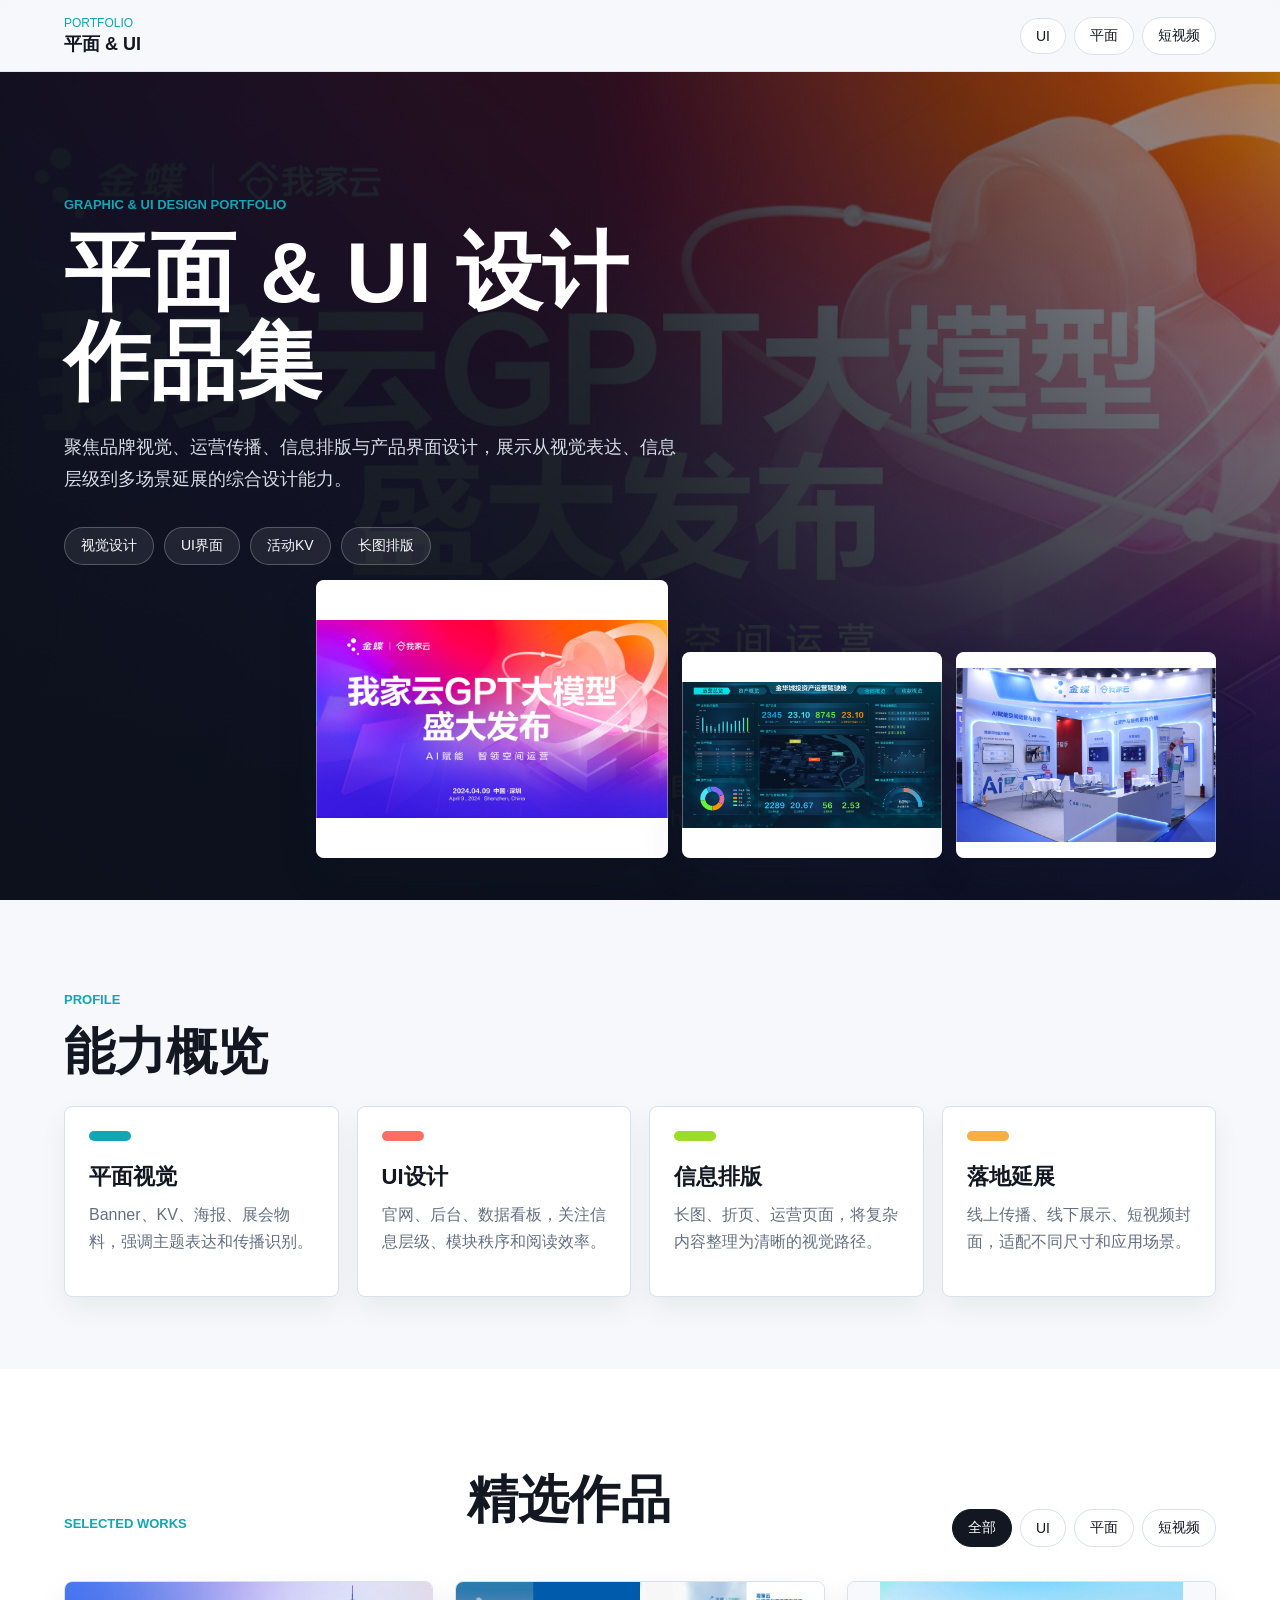
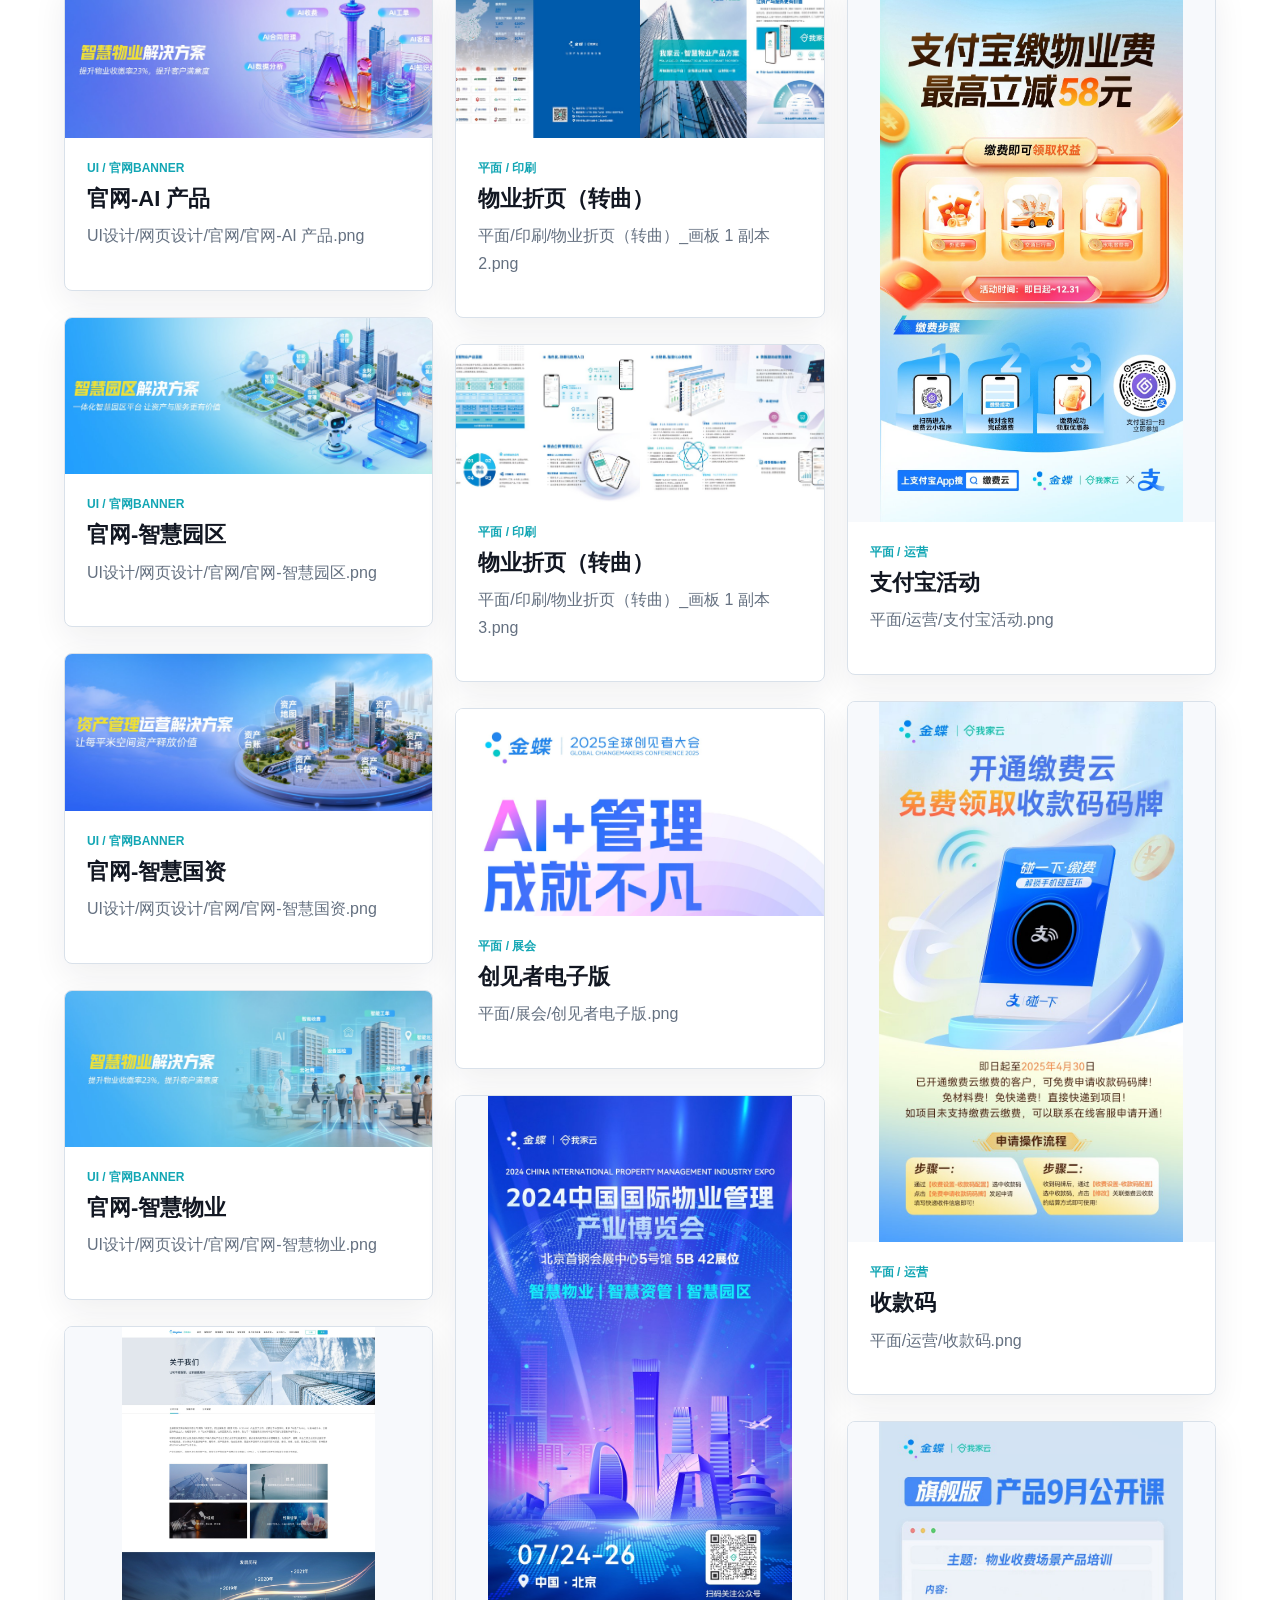
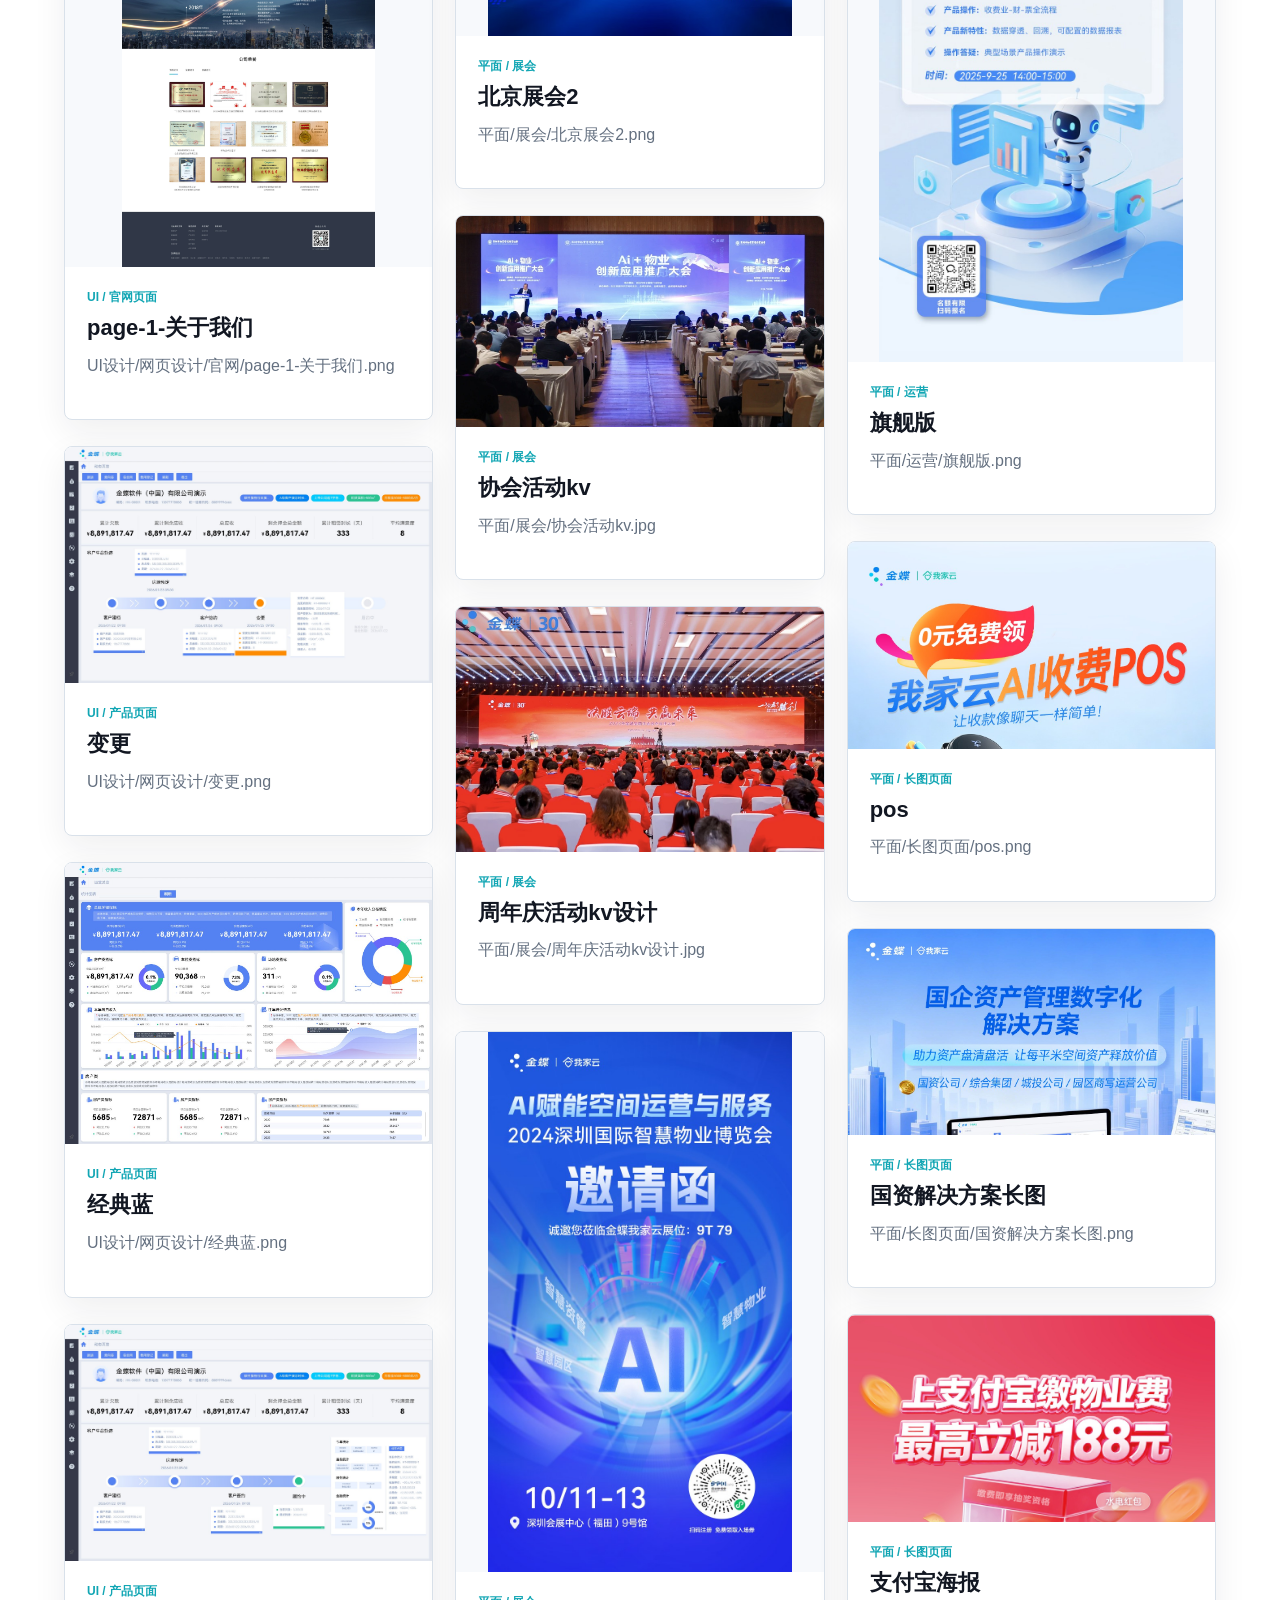
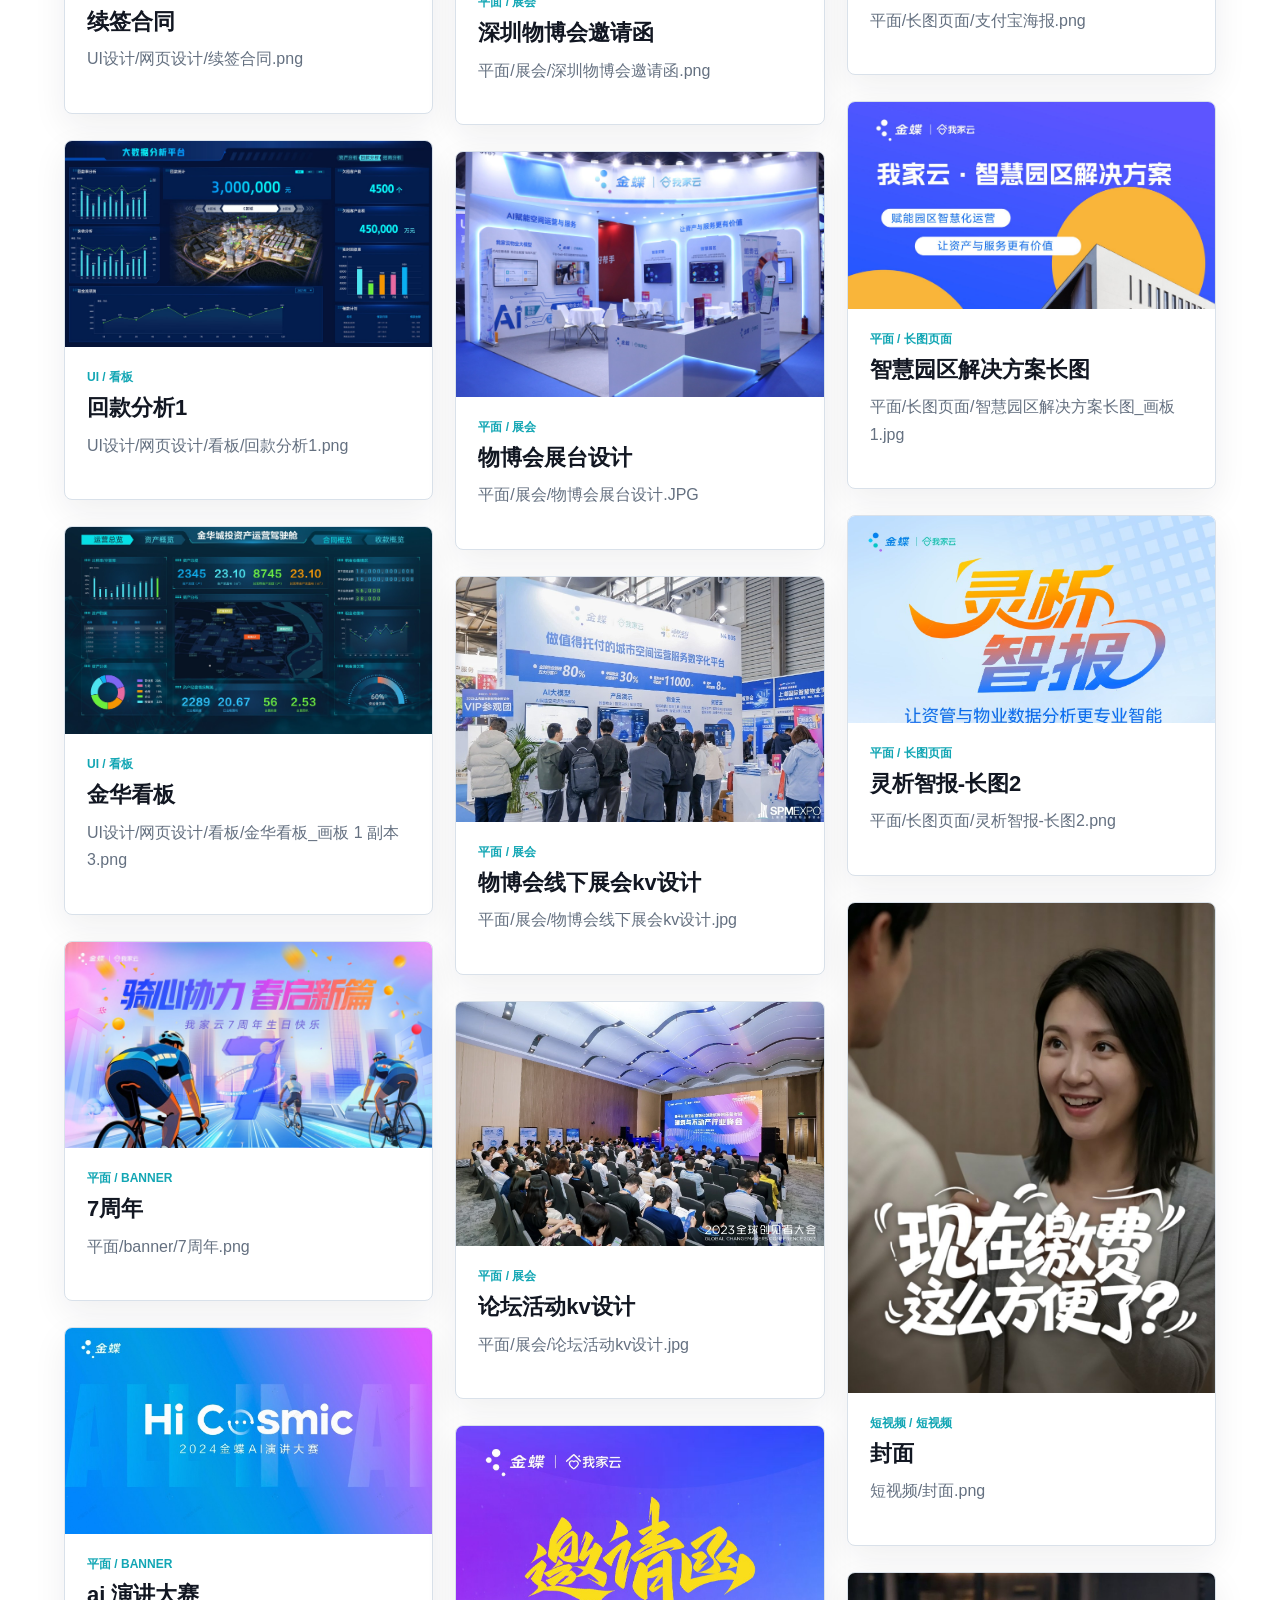
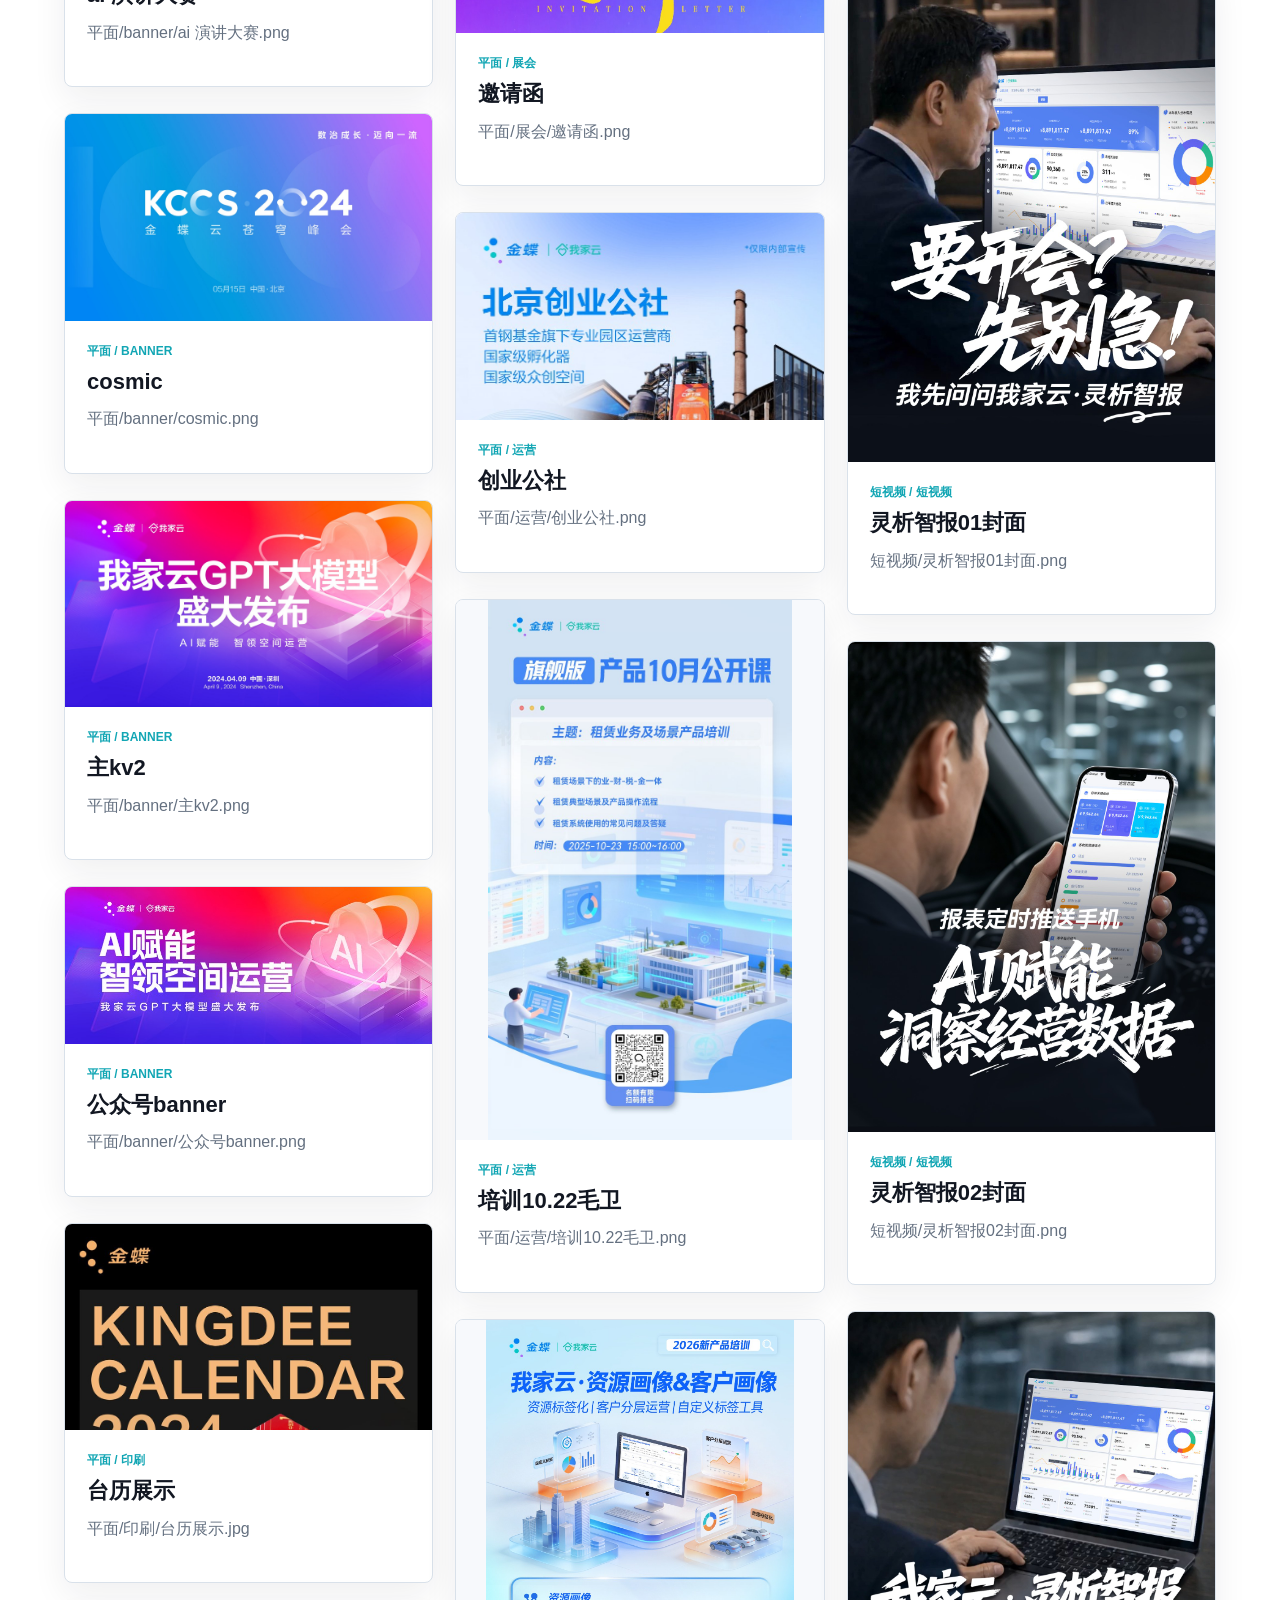
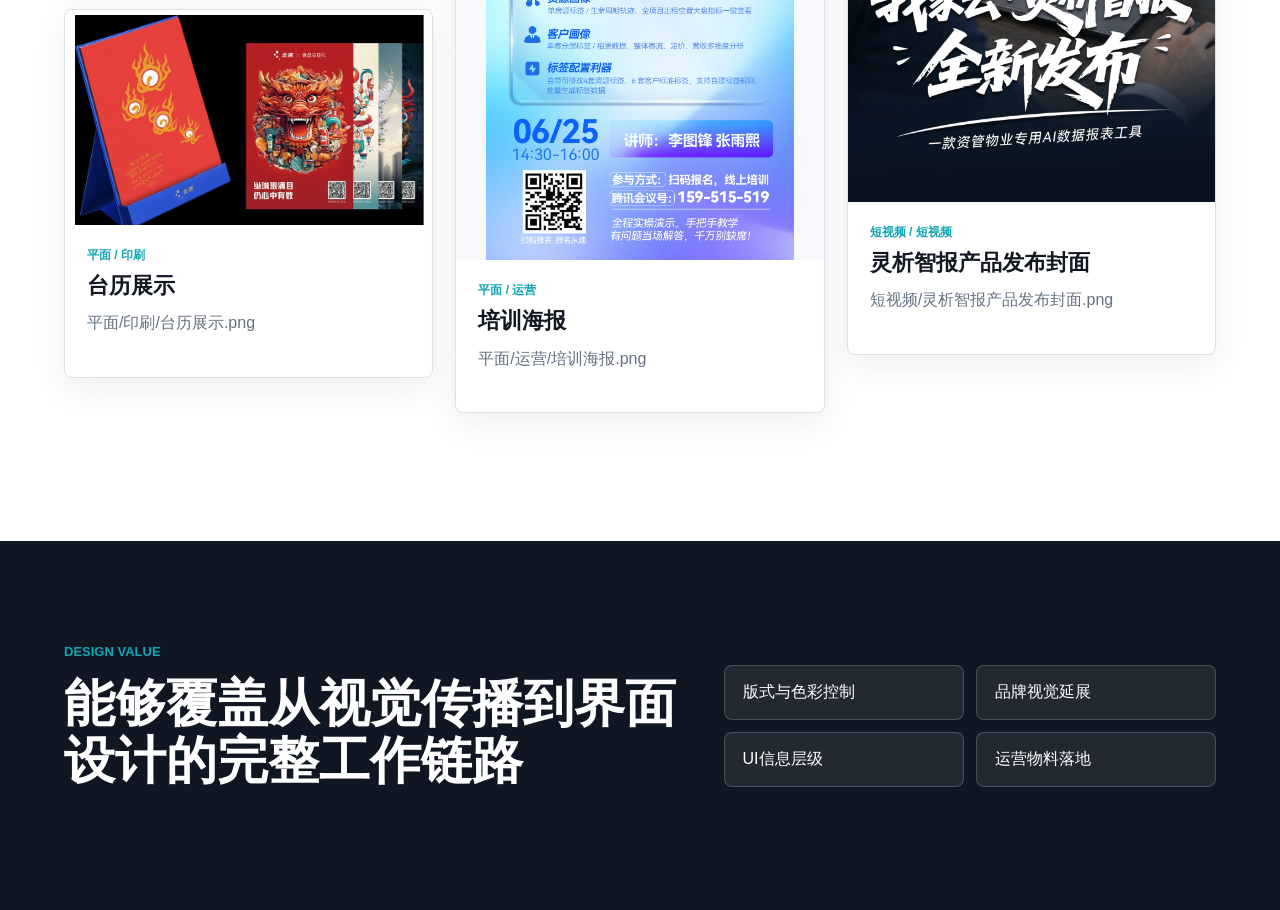
==== commit 2e9395ae: "Publish work summary subpage" ====
--- a/index.html
+++ b/index.html
@@ -1,1646 +1,119 @@
-<!DOCTYPE html>
+<!doctype html>
 <html lang="zh-CN">
-<head>
-  <meta charset="UTF-8" />
-  <meta name="viewport" content="width=device-width, initial-scale=1.0" />
-  <title>半年度工作总结</title>
-  <style>
-    :root {
-      --bg: #050807;
-      --paper: rgba(12, 20, 16, 0.92);
-      --paper-strong: #0f1b15;
-      --ink: #f2fff7;
-      --muted: #93aa9c;
-      --line: rgba(85, 255, 146, 0.22);
-      --primary: #39ff88;
-      --primary-soft: rgba(57, 255, 136, 0.14);
-      --green: #39ff88;
-      --orange: #ffd166;
-      --red: #ff5f7a;
-      --radius: 8px;
-      --shadow: 0 22px 70px rgba(0, 0, 0, 0.48);
-    }
+  <head>
+    <meta charset="UTF-8" />
+    <meta name="viewport" content="width=device-width, initial-scale=1.0" />
+    <title>平面 & UI 设计作品集</title>
+    <link rel="stylesheet" href="./styles.css" />
+  </head>
+  <body>
+    <header class="site-header">
+      <a class="brand" href="#top" aria-label="返回顶部">
+        <span>Portfolio</span>
+        <strong>平面 & UI</strong>
+      </a>
+      <nav class="nav-links" aria-label="作品集导航">
+        <a href="#ui">UI</a>
+        <a href="#graphic">平面</a>
+        <a href="#video">短视频</a>
+      </nav>
+    </header>
 
-    * {
-      box-sizing: border-box;
-    }
-
-    body {
-      margin: 0;
-      min-height: 100vh;
-      background:
-        linear-gradient(rgba(57, 255, 136, 0.035) 1px, transparent 1px),
-        linear-gradient(90deg, rgba(57, 255, 136, 0.035) 1px, transparent 1px),
-        linear-gradient(135deg, #050807 0%, #08140d 48%, #020403 100%);
-      background-size: 36px 36px, 36px 36px, auto;
-      background-attachment: fixed;
-      color: var(--ink);
-      font-family: "Microsoft YaHei", "PingFang SC", Arial, sans-serif;
-      line-height: 1.65;
-    }
-
-    .page {
-      width: min(1120px, calc(100% - 40px));
-      margin: 32px auto 56px;
-    }
-
-    header {
-      position: relative;
-      min-height: 0;
-      aspect-ratio: 2 / 1;
-      display: block;
-      overflow: hidden;
-      background: url("images/banner-summary.png") center / cover no-repeat;
-      border: 1px solid var(--line);
-      border-radius: var(--radius);
-      padding: 0;
-      box-shadow: var(--shadow);
-      isolation: isolate;
-    }
-
-    .hero-content,
-    .hero-visual {
-      display: none !important;
-    }
-
-    .eyebrow {
-      margin: 0 0 8px;
-      color: var(--primary);
-      font-size: 14px;
-      font-weight: 700;
-      letter-spacing: 0;
-    }
-
-    h1 {
-      margin: 0;
-      max-width: 650px;
-      font-size: 46px;
-      line-height: 1.2;
-      letter-spacing: 0;
-      text-shadow: 0 0 24px rgba(57, 255, 136, 0.28);
-    }
-
-    .hero-visual {
-      min-height: 240px;
-      display: grid;
-      align-items: center;
-      justify-items: end;
-    }
-
-    .summary-illustration {
-      width: min(100%, 360px);
-      height: 248px;
-      position: relative;
-    }
-
-    .illus-panel {
-      position: absolute;
-      inset: 18px 0 0 34px;
-      border: 1px solid rgba(57, 255, 136, 0.22);
-      border-radius: var(--radius);
-      background: rgba(6, 16, 11, 0.86);
-      box-shadow: 0 18px 54px rgba(0, 0, 0, 0.28);
-      padding: 18px;
-    }
-
-    .illus-panel::before {
-      content: "";
-      display: block;
-      width: 88px;
-      height: 8px;
-      border-radius: 999px;
-      background: #39ff88;
-      box-shadow: 104px 0 0 #4cc9f0, 178px 0 0 #ffd166;
-      opacity: 0.92;
-    }
-
-    .illus-chart {
-      display: flex;
-      align-items: end;
-      gap: 12px;
-      height: 92px;
-      margin-top: 24px;
-      padding: 0 8px;
-      border-bottom: 1px solid rgba(255, 255, 255, 0.15);
-    }
-
-    .illus-chart i {
-      width: 34px;
-      border-radius: 6px 6px 0 0;
-      background: #39ff88;
-      box-shadow: 0 0 18px rgba(57, 255, 136, 0.24);
-    }
-
-    .illus-chart i:nth-child(1) {
-      height: 38px;
-      background: #4cc9f0;
-    }
-
-    .illus-chart i:nth-child(2) {
-      height: 68px;
-      background: #39ff88;
-    }
-
-    .illus-chart i:nth-child(3) {
-      height: 52px;
-      background: #ffd166;
-    }
-
-    .illus-chart i:nth-child(4) {
-      height: 78px;
-      background: #ff7a90;
-    }
-
-    .illus-card {
-      position: absolute;
-      left: 0;
-      top: 60px;
-      width: 132px;
-      padding: 14px;
-      border-radius: var(--radius);
-      background: #14241b;
-      border: 1px solid rgba(57, 255, 136, 0.2);
-      box-shadow: 0 18px 38px rgba(0, 0, 0, 0.26);
-    }
-
-    .illus-card strong {
-      display: block;
-      color: #39ff88;
-      font-size: 24px;
-      line-height: 1;
-    }
-
-    .illus-card span {
-      display: block;
-      margin-top: 8px;
-      color: var(--muted);
-      font-size: 12px;
-    }
-
-    .illus-list {
-      position: absolute;
-      right: 18px;
-      bottom: 18px;
-      width: 166px;
-      padding: 14px;
-      border-radius: var(--radius);
-      background: #132018;
-      border: 1px solid rgba(255, 255, 255, 0.12);
-    }
-
-    .illus-list p {
-      margin: 0 0 9px;
-      color: #f2fff7;
-      font-size: 13px;
-      font-weight: 700;
-    }
-
-    .illus-list i {
-      display: block;
-      height: 7px;
-      margin-top: 8px;
-      border-radius: 999px;
-      background: rgba(255, 255, 255, 0.18);
-    }
-
-    .illus-list i:nth-child(2) {
-      background: #39ff88;
-      width: 82%;
-    }
-
-    .illus-list i:nth-child(3) {
-      background: #4cc9f0;
-      width: 62%;
-    }
-
-    .illus-list i:nth-child(4) {
-      background: #ffd166;
-      width: 72%;
-    }
-
-    .meta {
-      display: grid;
-      grid-template-columns: repeat(4, minmax(0, 1fr));
-      gap: 12px;
-      margin-top: 28px;
-    }
-
-    .meta-item,
-    .metric,
-    .card,
-    .timeline-item,
-    .plan-item {
-      background: var(--paper);
-      border: 1px solid var(--line);
-      border-radius: var(--radius);
-      box-shadow: 0 12px 36px rgba(0, 0, 0, 0.24);
-    }
-
-    .meta-item {
-      padding: 14px 16px;
-      background: rgba(4, 12, 8, 0.5);
-    }
-
-    .label {
-      display: block;
-      color: var(--muted);
-      font-size: 13px;
-    }
-
-    .value {
-      display: block;
-      margin-top: 4px;
-      font-size: 16px;
-      font-weight: 700;
-    }
-
-    nav {
-      display: flex;
-      gap: 10px;
-      margin: 20px 0;
-      flex-wrap: wrap;
-    }
-
-    nav a {
-      display: inline-flex;
-      align-items: center;
-      min-height: 38px;
-      padding: 8px 14px;
-      border: 1px solid var(--line);
-      border-radius: var(--radius);
-      background: rgba(57, 255, 136, 0.08);
-      color: var(--primary);
-      text-decoration: none;
-      font-size: 14px;
-      font-weight: 700;
-      box-shadow: inset 0 0 0 1px rgba(57, 255, 136, 0.04), 0 0 18px rgba(57, 255, 136, 0.08);
-    }
-
-    nav a:hover {
-      background: var(--primary);
-      color: #041007;
-      border-color: var(--primary);
-    }
-
-    section {
-      margin-top: 22px;
-      background: var(--paper);
-      border: 1px solid var(--line);
-      border-radius: var(--radius);
-      padding: 28px;
-      box-shadow: var(--shadow);
-      backdrop-filter: blur(10px);
-    }
-
-    .section-head {
-      display: flex;
-      justify-content: space-between;
-      gap: 20px;
-      align-items: flex-start;
-      border-bottom: 1px solid var(--line);
-      padding-bottom: 18px;
-      margin-bottom: 22px;
-    }
-
-    h2 {
-      margin: 0;
-      font-size: 24px;
-      letter-spacing: 0;
-    }
-
-    .section-note {
-      margin: 6px 0 0;
-      color: var(--muted);
-      max-width: 720px;
-    }
-
-    .tag {
-      flex: 0 0 auto;
-      padding: 6px 10px;
-      border-radius: 999px;
-      background: var(--primary-soft);
-      color: var(--primary);
-      font-size: 13px;
-      font-weight: 700;
-      border: 1px solid rgba(57, 255, 136, 0.24);
-    }
-
-    .metrics {
-      display: grid;
-      grid-template-columns: repeat(auto-fit, minmax(148px, 1fr));
-      gap: 14px;
-      margin-bottom: 22px;
-    }
-
-    .metric {
-      padding: 18px;
-      background:
-        linear-gradient(135deg, rgba(57, 255, 136, 0.12), rgba(57, 255, 136, 0.02)),
-        rgba(5, 14, 9, 0.9);
-    }
-
-    .metric strong {
-      display: block;
-      font-size: 28px;
-      line-height: 1.1;
-      color: var(--primary);
-      text-shadow: 0 0 18px rgba(57, 255, 136, 0.28);
-    }
-
-    .metric span {
-      display: block;
-      margin-top: 8px;
-      color: var(--muted);
-      font-size: 14px;
-    }
-
-    .rate-rings {
-      display: grid;
-      grid-template-columns: repeat(3, minmax(0, 1fr));
-      gap: 16px;
-      margin: -4px 0 24px;
-    }
-
-    .rate-card {
-      display: grid;
-      grid-template-columns: 116px 1fr;
-      align-items: center;
-      gap: 16px;
-      min-height: 148px;
-      padding: 18px;
-      border: 1px solid rgba(255, 255, 255, 0.14);
-      border-radius: var(--radius);
-      background:
-        linear-gradient(135deg, rgba(255, 255, 255, 0.13), rgba(255, 255, 255, 0.035)),
-        rgba(5, 14, 9, 0.58);
-      box-shadow: 0 16px 34px rgba(0, 0, 0, 0.24);
-      backdrop-filter: blur(16px);
-    }
-
-    .rate-ring {
-      position: relative;
-      width: 112px;
-      height: 112px;
-      display: grid;
-      place-items: center;
-      border-radius: 50%;
-      background: conic-gradient(var(--ring-color) var(--percent), rgba(255, 255, 255, 0.2) 0);
-    }
-
-    .rate-ring::before {
-      content: "";
-      position: absolute;
-      inset: 13px;
-      border-radius: 50%;
-      background: #07100b;
-      border: 1px solid rgba(255, 255, 255, 0.08);
-    }
-
-    .rate-ring strong {
-      position: relative;
-      z-index: 1;
-      color: var(--ink);
-      font-size: 24px;
-      line-height: 1;
-    }
-
-    .rate-copy span {
-      display: block;
-      color: var(--primary);
-      font-size: 16px;
-      font-weight: 800;
-    }
-
-    .rate-copy p {
-      margin: 8px 0 0;
-      color: var(--muted);
-      font-size: 13px;
-      line-height: 1.55;
-    }
-
-    .grid-2 {
-      display: grid;
-      grid-template-columns: repeat(2, minmax(0, 1fr));
-      gap: 16px;
-    }
-
-    .grid-3 {
-      display: grid;
-      grid-template-columns: repeat(3, minmax(0, 1fr));
-      gap: 16px;
-    }
-
-    .card {
-      padding: 18px;
-      background: rgba(8, 17, 12, 0.82);
-    }
-
-    h3 {
-      margin: 0 0 12px;
-      font-size: 18px;
-      color: var(--primary);
-    }
-
-    ul {
-      margin: 0;
-      padding-left: 20px;
-    }
-
-    li + li {
-      margin-top: 6px;
-    }
-
-    table {
-      width: 100%;
-      border-collapse: collapse;
-      overflow: hidden;
-      border: 1px solid var(--line);
-      border-radius: var(--radius);
-      background: rgba(5, 12, 8, 0.9);
-    }
-
-    th,
-    td {
-      border-bottom: 1px solid var(--line);
-      padding: 12px 14px;
-      text-align: left;
-      vertical-align: top;
-      font-size: 14px;
-    }
-
-    th {
-      background: rgba(57, 255, 136, 0.14);
-      color: var(--primary);
-      font-weight: 700;
-    }
-
-    td {
-      color: var(--ink);
-    }
-
-    tbody tr:nth-child(even) {
-      background: rgba(57, 255, 136, 0.035);
-    }
-
-    tr:last-child td {
-      border-bottom: 0;
-    }
-
-    .status {
-      display: inline-flex;
-      align-items: center;
-      min-height: 26px;
-      padding: 3px 9px;
-      border-radius: 999px;
-      font-size: 12px;
-      font-weight: 700;
-      white-space: nowrap;
-    }
-
-    .status.green {
-      background: rgba(57, 255, 136, 0.14);
-      color: var(--green);
-    }
-
-    .status.orange {
-      background: rgba(255, 209, 102, 0.16);
-      color: var(--orange);
-    }
-
-    .status.red {
-      background: rgba(255, 95, 122, 0.16);
-      color: var(--red);
-    }
-
-    .timeline {
-      display: grid;
-      gap: 14px;
-    }
-
-    .timeline-item {
-      display: grid;
-      grid-template-columns: 148px 1fr;
-      gap: 18px;
-      padding: 18px;
-    }
-
-    .time {
-      color: var(--primary);
-      font-weight: 800;
-    }
-
-    .plan-list {
-      display: grid;
-      gap: 14px;
-    }
-
-    .plan-item {
-      display: grid;
-      grid-template-columns: 42px 1fr;
-      gap: 14px;
-      padding: 18px;
-    }
-
-    .number {
-      width: 32px;
-      height: 32px;
-      display: inline-grid;
-      place-items: center;
-      border-radius: 50%;
-      background: var(--primary);
-      color: #041007;
-      font-weight: 800;
-      box-shadow: 0 0 18px rgba(57, 255, 136, 0.3);
-    }
-
-    .summary-box {
-      margin-top: 16px;
-      padding: 18px;
-      border-left: 4px solid var(--primary);
-      background: rgba(57, 255, 136, 0.08);
-      border-radius: 0 var(--radius) var(--radius) 0;
-    }
-
-    .gallery-guide {
-      display: grid;
-      grid-template-columns: 1.1fr 0.9fr;
-      gap: 16px;
-      margin: 24px 0 16px;
-      padding: 18px;
-      border: 1px solid var(--line);
-      border-radius: var(--radius);
-      background: rgba(57, 255, 136, 0.06);
-    }
-
-    .gallery-guide p {
-      margin: 0;
-      color: var(--muted);
-    }
-
-    .file-list {
-      margin: 0;
-      padding-left: 20px;
-      color: var(--ink);
-      font-size: 14px;
-    }
-
-    .gallery-carousel {
-      position: relative;
-      margin-top: 16px;
-      padding: 0 52px;
-    }
-
-    .carousel-window {
-      overflow: hidden;
-      border-radius: var(--radius);
-    }
-
-    .gallery-track {
-      display: flex;
-      gap: 16px;
-      transition: transform 0.55s ease;
-      will-change: transform;
-    }
-
-    .work-card {
-      flex: 0 0 calc((100% - 32px) / 3);
-      overflow: hidden;
-      background: rgba(7, 16, 11, 0.92);
-      border: 1px solid var(--line);
-      border-radius: var(--radius);
-      box-shadow: 0 16px 40px rgba(0, 0, 0, 0.34);
-    }
-
-    .work-media {
-      position: relative;
-      aspect-ratio: 16 / 9;
-      background: #07100b;
-      border-bottom: 1px solid var(--line);
-    }
-
-    .video-carousel .work-media {
-      aspect-ratio: 3 / 4;
-    }
-
-    .work-media img {
-      width: 100%;
-      height: 100%;
-      display: block;
-      object-fit: cover;
-    }
-
-    .image-placeholder {
-      position: absolute;
-      inset: 0;
-      display: none;
-      place-items: center;
-      padding: 18px;
-      color: var(--muted);
-      text-align: center;
-      font-size: 14px;
-      background: repeating-linear-gradient(
-        135deg,
-        #07100b,
-        #07100b 12px,
-        #0d1a12 12px,
-        #0d1a12 24px
-      );
-    }
-
-    .work-body {
-      padding: 16px;
-    }
-
-    .work-body h4 {
-      margin: 0 0 8px;
-      font-size: 16px;
-    }
-
-    .work-body p {
-      margin: 0;
-      color: var(--muted);
-      font-size: 14px;
-    }
-
-    .work-type {
-      position: absolute;
-      top: 10px;
-      left: 10px;
-      z-index: 1;
-      padding: 4px 9px;
-      border-radius: 999px;
-      background: rgba(57, 255, 136, 0.88);
-      color: #041007;
-      font-size: 12px;
-      font-weight: 700;
-    }
-
-    .play-mark {
-      position: absolute;
-      left: 50%;
-      top: 50%;
-      z-index: 1;
-      width: 52px;
-      height: 52px;
-      display: grid;
-      place-items: center;
-      border-radius: 50%;
-      background: rgba(57, 255, 136, 0.88);
-      color: #041007;
-      font-size: 24px;
-      transform: translate(-50%, -50%);
-      pointer-events: none;
-      box-shadow: 0 0 28px rgba(57, 255, 136, 0.35);
-    }
-
-    .carousel-btn {
-      position: absolute;
-      top: 42%;
-      z-index: 2;
-      width: 38px;
-      height: 38px;
-      border: 1px solid var(--line);
-      border-radius: 50%;
-      background: rgba(57, 255, 136, 0.12);
-      color: var(--primary);
-      cursor: pointer;
-      font-size: 24px;
-      line-height: 1;
-      box-shadow: 0 0 24px rgba(57, 255, 136, 0.16);
-    }
-
-    .carousel-btn:hover {
-      border-color: var(--primary);
-      background: var(--primary);
-      color: #041007;
-    }
-
-    .carousel-btn.prev {
-      left: 0;
-    }
-
-    .carousel-btn.next {
-      right: 0;
-    }
-
-    .carousel-dots {
-      display: flex;
-      justify-content: center;
-      gap: 8px;
-      margin-top: 14px;
-    }
-
-    .carousel-dot {
-      width: 8px;
-      height: 8px;
-      border: 0;
-      border-radius: 50%;
-      background: rgba(147, 170, 156, 0.45);
-      cursor: pointer;
-      padding: 0;
-    }
-
-    .carousel-dot.active {
-      width: 22px;
-      border-radius: 999px;
-      background: var(--primary);
-    }
-
-    footer {
-      margin-top: 22px;
-      color: var(--muted);
-      text-align: center;
-      font-size: 13px;
-    }
-
-    @media (max-width: 860px) {
-      .page {
-        width: min(100% - 24px, 1120px);
-        margin-top: 16px;
-      }
-
-      header {
-        aspect-ratio: 2 / 1;
-      }
-
-      h1 {
-        font-size: 34px;
-      }
-
-      .hero-visual {
-        min-height: auto;
-      }
-
-      .summary-illustration {
-        width: 100%;
-        max-width: 360px;
-        justify-self: center;
-      }
-
-      section {
-        padding: 22px;
-      }
-
-      .meta,
-      .metrics,
-      .rate-rings,
-      .grid-2,
-      .grid-3,
-      .gallery-guide {
-        grid-template-columns: 1fr;
-      }
-
-      .rate-card {
-        grid-template-columns: 96px 1fr;
-      }
-
-      .rate-ring {
-        width: 92px;
-        height: 92px;
-      }
-
-      .rate-ring strong {
-        font-size: 20px;
-      }
-
-      .gallery-carousel {
-        padding: 0 42px;
-      }
-
-      .work-card {
-        flex-basis: 100%;
-      }
-
-      .section-head,
-      .timeline-item,
-      .plan-item {
-        display: block;
-      }
-
-      .tag {
-        display: inline-flex;
-        margin-top: 12px;
-      }
-
-      .number {
-        margin-bottom: 10px;
-      }
-    }
-  </style>
-</head>
-<body>
-  <main class="page">
-    <header>
-      <div class="hero-content">
-        <p class="eyebrow">2026 年上半年工作复盘</p>
-        <h1>市场上半年工作总结和下半年工作计划</h1>
-        <div class="meta">
-          <div class="meta-item">
-            <span class="label">汇报人</span>
-            <span class="value">叶馨怡</span>
-          </div>
-          <div class="meta-item">
-            <span class="label">所属部门</span>
-            <span class="value">营销中心</span>
-          </div>
-          <div class="meta-item">
-            <span class="label">汇报周期</span>
-            <span class="value">2026.01 - 2026.06</span>
-          </div>
-          <div class="meta-item">
-            <span class="label">汇报日期</span>
-            <span class="value">2026.7.3</span>
+    <main id="top">
+      <section class="hero section-band">
+        <div class="hero-copy">
+          <p class="eyebrow">Graphic & UI Design Portfolio</p>
+          <h1>平面 & UI 设计作品集</h1>
+          <p class="hero-text">
+            聚焦品牌视觉、运营传播、信息排版与产品界面设计，展示从视觉表达、信息层级到多场景延展的综合设计能力。
+          </p>
+          <div class="hero-tags" aria-label="设计方向">
+            <span>视觉设计</span>
+            <span>UI界面</span>
+            <span>活动KV</span>
+            <span>长图排版</span>
           </div>
         </div>
-      </div>
-      <div class="hero-visual" aria-hidden="true">
-        <div class="summary-illustration">
-          <div class="illus-panel">
-            <div class="illus-chart">
-              <i></i>
-              <i></i>
-              <i></i>
-              <i></i>
-            </div>
-          </div>
-          <div class="illus-card">
-            <strong>H1</strong>
-            <span>市场复盘 / 线索增长 / 内容推广</span>
-          </div>
-          <div class="illus-list">
-            <p>WORK SUMMARY</p>
-            <i></i>
-            <i></i>
-            <i></i>
-          </div>
+        <div class="hero-gallery" aria-label="精选作品预览">
+          <button class="hero-shot large" data-modal-src="./assets/portfolio/14-graphic.jpg" data-modal-title="主视觉 KV">
+            <img src="./assets/portfolio/14-graphic.jpg" alt="主视觉 KV" />
+          </button>
+          <button class="hero-shot" data-modal-src="./assets/portfolio/10-ui.jpg" data-modal-title="数据看板界面">
+            <img src="./assets/portfolio/10-ui.jpg" alt="数据看板界面" />
+          </button>
+          <button class="hero-shot" data-modal-src="./assets/portfolio/25-graphic.jpg" data-modal-title="线下展台设计">
+            <img src="./assets/portfolio/25-graphic.jpg" alt="线下展台设计" />
+          </button>
         </div>
-      </div>
-    </header>
+      </section>
 
-    <nav aria-label="页面导航">
-      <a href="#opportunities">商机与线索</a>
-      <a href="#work-summary">上半年工作总结</a>
-      <a href="#design-gallery">设计成果展示</a>
-      <a href="#next-plan">下半年工作计划</a>
-    </nav>
+      <section class="summary section-band">
+        <div class="section-heading compact">
+          <p class="eyebrow">Profile</p>
+          <h2>能力概览</h2>
+        </div>
+        <div class="skill-grid">
+          <article>
+            <span class="mark teal"></span>
+            <h3>平面视觉</h3>
+            <p>Banner、KV、海报、展会物料，强调主题表达和传播识别。</p>
+          </article>
+          <article>
+            <span class="mark coral"></span>
+            <h3>UI设计</h3>
+            <p>官网、后台、数据看板，关注信息层级、模块秩序和阅读效率。</p>
+          </article>
+          <article>
+            <span class="mark green"></span>
+            <h3>信息排版</h3>
+            <p>长图、折页、运营页面，将复杂内容整理为清晰的视觉路径。</p>
+          </article>
+          <article>
+            <span class="mark amber"></span>
+            <h3>落地延展</h3>
+            <p>线上传播、线下展示、短视频封面，适配不同尺寸和应用场景。</p>
+          </article>
+        </div>
+      </section>
 
-    <section id="opportunities">
-      <div class="section-head">
-        <div>
-          <h2>一、市场推广商机与线索</h2>
-          <p class="section-note">用于展示上半年通过市场推广动作获得的线索数量、质量、来源、转化进展及重点客户机会。</p>
-        </div>
-        <span class="tag">市场推广成果</span>
-      </div>
-
-      <div class="metrics">
-        <div class="metric">
-          <strong>371</strong>
-          <span>新增线索数量</span>
-        </div>
-        <div class="metric">
-          <strong>61</strong>
-          <span>有效商机数量</span>
-        </div>
-        <div class="metric">
-          <strong>439.2 万</strong>
-          <span>商机金额</span>
-        </div>
-        <div class="metric">
-          <strong>26.29 万</strong>
-          <span>新签金额</span>
-        </div>
-      </div>
-
-      <div class="rate-rings" aria-label="目标达成率">
-        <div class="rate-card">
-          <div class="rate-ring" style="--percent: 37.1%; --ring-color: #39ff88;">
-            <strong>37.1%</strong>
-          </div>
-          <div class="rate-copy">
-            <span>线索达成率</span>
-            <p>反映上半年线索获取目标完成情况，是后续优化获客渠道和内容投放的重要依据。</p>
-          </div>
-        </div>
-        <div class="rate-card">
-          <div class="rate-ring" style="--percent: 25.8%; --ring-color: #4cc9f0;">
-            <strong>25.8%</strong>
-          </div>
-          <div class="rate-copy">
-            <span>商机金额达成率</span>
-            <p>用于观察商机金额目标完成进度，后续需继续提升高质量线索和重点商机培育效率。</p>
-          </div>
-        </div>
-        <div class="rate-card">
-          <div class="rate-ring" style="--percent: 14.1%; --ring-color: #ffd166;">
-            <strong>14.1%</strong>
-          </div>
-          <div class="rate-copy">
-            <span>新签金额达成率</span>
-            <p>体现线索到签约的最终转化结果，后续需加强市场内容与销售成交资料的承接。</p>
-          </div>
-        </div>
-      </div>
-
-      <div class="grid-2">
-        <div class="card">
-          <h3>线索来源分布</h3>
-          <ul>
-            <li>线上推广：官网、公众号、短视频平台、社群等。</li>
-            <li>线下活动：伙伴大会、协会资源、客户拜访等。</li>
-            <li>内容获客：白皮书、案例文章、产品资料下载、短视频、百度知道、知乎等。</li>
-            <li>合作渠道：合作推荐、伙伴营销、老客户转介绍等。</li>
-          </ul>
-        </div>
-
-        <div class="card">
-          <h3>线索质量分析</h3>
-          <ul>
-            <li>高意向线索：填写数量、客户类型、主要需求。</li>
-            <li>重点行业线索：填写行业分布及代表客户。</li>
-            <li>跟进状态：已沟通、方案中、报价中、待转化。</li>
-            <li>待优化问题：线索信息完整度、筛选标准、跟进效率。</li>
-          </ul>
-        </div>
-      </div>
-
-      <div class="summary-box">
-        <strong>本部分建议结论：</strong>
-        上半年市场推广累计新增线索 371 条，形成有效商机 61 个，商机金额 439.2 万元，新签金额 26.29 万元。整体已形成较稳定的线索获取与商机培育基础，后续需要进一步提升高质量线索占比，并加强市场与销售之间的转化闭环。
-      </div>
-
-      <h3 style="margin-top: 24px;">直销-重点商机列表</h3>
-      <table>
-        <thead>
-          <tr>
-            <th>序号</th>
-            <th>商机名称</th>
-            <th>商机(万)</th>
-            <th>产品(万)</th>
-            <th>销售</th>
-            <th>备注</th>
-          </tr>
-        </thead>
-        <tbody>
-          <tr>
-            <td>1</td>
-            <td>深圳腾讯音乐</td>
-            <td>25</td>
-            <td>5</td>
-            <td>王泽琨</td>
-            <td>-</td>
-          </tr>
-          <tr>
-            <td>2</td>
-            <td>广州煌上光产业园</td>
-            <td>6</td>
-            <td>2.2</td>
-            <td>巫伟</td>
-            <td>-</td>
-          </tr>
-          <tr>
-            <td>3</td>
-            <td>珠海格力置业</td>
-            <td>90</td>
-            <td>30</td>
-            <td>巫伟</td>
-            <td>-</td>
-          </tr>
-          <tr>
-            <td>4</td>
-            <td>深圳市深长城物业</td>
-            <td>3.2</td>
-            <td>1.2</td>
-            <td>王泽琨</td>
-            <td>-</td>
-          </tr>
-          <tr>
-            <td>5</td>
-            <td>恒基物业</td>
-            <td>28</td>
-            <td>8</td>
-            <td>王泽琨</td>
-            <td>-</td>
-          </tr>
-          <tr>
-            <td>6</td>
-            <td>中铁建工坦桑尼亚</td>
-            <td>18.9</td>
-            <td>3.5</td>
-            <td>王泽琨</td>
-            <td>-</td>
-          </tr>
-          <tr>
-            <td>7</td>
-            <td>深圳正佳物业</td>
-            <td>7.6</td>
-            <td>1.6</td>
-            <td>巫伟</td>
-            <td>-</td>
-          </tr>
-          <tr>
-            <td>8</td>
-            <td>东莞云商谷商业</td>
-            <td>6</td>
-            <td>2</td>
-            <td>巫伟</td>
-            <td>-</td>
-          </tr>
-          <tr>
-            <td>9</td>
-            <td>台北双星股份有限公司</td>
-            <td>50</td>
-            <td>10</td>
-            <td>巫伟</td>
-            <td>-</td>
-          </tr>
-          <tr>
-            <td>10</td>
-            <td>广州桑瑞产业园</td>
-            <td>15</td>
-            <td>5</td>
-            <td>王泽琨</td>
-            <td>-</td>
-          </tr>
-          <tr>
-            <td>11</td>
-            <td>广东海大集团股份有限公司</td>
-            <td>20</td>
-            <td>5</td>
-            <td>王泽琨</td>
-            <td>-</td>
-          </tr>
-          <tr>
-            <td>12</td>
-            <td>珠海横琴城市服务运营公司</td>
-            <td>30</td>
-            <td>10</td>
-            <td>巫伟</td>
-            <td>-</td>
-          </tr>
-        </tbody>
-      </table>
-    </section>
-
-    <section id="work-summary">
-      <div class="section-head">
-        <div>
-          <h2>二、上半年工作内容与总结</h2>
-          <p class="section-note">围绕产品推广、内容制作推广、标准化内容输出三条主线，梳理具体动作、阶段成果、经验问题和改进方向。</p>
-        </div>
-        <span class="tag">复盘与沉淀</span>
-      </div>
-
-      <div class="grid-3">
-        <div class="card">
-          <h3>1. 产品的推广和宣传</h3>
-          <ul>
-            <li>梳理产品核心卖点、应用场景与客户价值表达。</li>
-            <li>配合产品节点完成宣传物料和渠道发布。</li>
-            <li>沉淀客户反馈，为后续产品传播和销售支持提供依据。</li>
-          </ul>
-        </div>
-
-        <div class="card">
-          <h3>2. 内容制作上的推广和宣传</h3>
-          <ul>
-            <li>完成长图海报、视频、案例、活动资料等内容策划与制作。</li>
-            <li>结合公众号、官网、短视频平台、社群等渠道进行分发。</li>
-            <li>提升内容对客户痛点、产品能力和成功案例的表达效率。</li>
-            <li>跟踪内容曝光、互动、咨询和转化数据。</li>
-          </ul>
-        </div>
-
-        <div class="card">
-          <h3>3. 标准化的内容输出</h3>
-          <ul>
-            <li>建立产品介绍、案例包装、宣传海报、活动复盘等模板。</li>
-            <li>统一视觉风格、表达口径、资料结构和交付规范。</li>
-            <li>提高跨部门协作效率，减少重复沟通和临时性制作成本。</li>
-            <li>形成可复用的内容资产库，支持后续快速调用。</li>
-          </ul>
-        </div>
-      </div>
-
-      <h3 id="design-gallery" style="margin-top: 24px;">平面设计作品</h3>
-      <div class="gallery-carousel" data-carousel>
-        <button class="carousel-btn prev" type="button" data-carousel-prev aria-label="上一张">‹</button>
-        <div class="carousel-window">
-          <div class="gallery-track" data-carousel-track>
-            <article class="work-card">
-              <div class="work-media">
-                <span class="work-type">平面设计</span>
-                <img src="images/flat-design-01.png" alt="2026经营启动会设计作品" loading="lazy" onerror="this.style.display='none'; this.nextElementSibling.style.display='grid';" />
-                <div class="image-placeholder">放入 images/flat-design-01.png</div>
-              </div>
-              <div class="work-body">
-                <h4>2026经营启动会</h4>
-                <p>用于展示会议主视觉与活动传播物料。可补充：视觉主题、现场应用、组织支持价值。</p>
-              </div>
-            </article>
-
-            <article class="work-card">
-              <div class="work-media">
-                <span class="work-type">平面设计</span>
-                <img src="images/flat-design-02.png" alt="重点伙伴闭门会议设计作品" loading="lazy" onerror="this.style.display='none'; this.nextElementSibling.style.display='grid';" />
-                <div class="image-placeholder">放入 images/flat-design-02.png</div>
-              </div>
-              <div class="work-body">
-                <h4>重点伙伴闭门会议</h4>
-                <p>用于展示重点伙伴活动视觉。可补充：会议调性、嘉宾触达、活动包装效果。</p>
-              </div>
-            </article>
-
-            <article class="work-card">
-              <div class="work-media">
-                <span class="work-type">平面设计</span>
-                <img src="images/flat-design-03.png" alt="客服升级设计作品" loading="lazy" onerror="this.style.display='none'; this.nextElementSibling.style.display='grid';" />
-                <div class="image-placeholder">放入 images/flat-design-03.png</div>
-              </div>
-              <div class="work-body">
-                <h4>客服升级</h4>
-                <p>用于展示功能升级与服务说明类宣传视觉。可补充：信息层级、用户理解效率、传播渠道。</p>
-              </div>
-            </article>
-
-            <article class="work-card">
-              <div class="work-media">
-                <span class="work-type">平面设计</span>
-                <img src="images/flat-design-04.png" alt="缴费活动网页设计作品" loading="lazy" onerror="this.style.display='none'; this.nextElementSibling.style.display='grid';" />
-                <div class="image-placeholder">放入 images/flat-design-04.png</div>
-              </div>
-              <div class="work-body">
-                <h4>缴费活动网页</h4>
-                <p>用于展示活动页面与线上转化视觉。可补充：活动目标、页面结构、引导转化设计。</p>
-              </div>
-            </article>
-
-            <article class="work-card">
-              <div class="work-media">
-                <span class="work-type">官网视觉</span>
-                <img src="images/flat-design-05.png" alt="官网AI产品设计作品" loading="lazy" onerror="this.style.display='none'; this.nextElementSibling.style.display='grid';" />
-                <div class="image-placeholder">放入 images/flat-design-05.png</div>
-              </div>
-              <div class="work-body">
-                <h4>官网-AI 产品</h4>
-                <p>用于展示官网产品页面视觉。可补充：产品定位、页面信息架构、品牌一致性。</p>
-              </div>
-            </article>
-
-            <article class="work-card">
-              <div class="work-media">
-                <span class="work-type">官网视觉</span>
-                <img src="images/flat-design-06.png" alt="官网智慧国资设计作品" loading="lazy" onerror="this.style.display='none'; this.nextElementSibling.style.display='grid';" />
-                <div class="image-placeholder">放入 images/flat-design-06.png</div>
-              </div>
-              <div class="work-body">
-                <h4>官网-智慧国资</h4>
-                <p>用于展示行业解决方案页面视觉。可补充：行业场景、方案表达、客户理解效率。</p>
-              </div>
-            </article>
-
-            <article class="work-card">
-              <div class="work-media">
-                <span class="work-type">官网视觉</span>
-                <img src="images/flat-design-07.png" alt="官网智慧物业设计作品" loading="lazy" onerror="this.style.display='none'; this.nextElementSibling.style.display='grid';" />
-                <div class="image-placeholder">放入 images/flat-design-07.png</div>
-              </div>
-              <div class="work-body">
-                <h4>官网-智慧物业</h4>
-                <p>用于展示物业行业官网页面视觉。可补充：产品场景、内容层级、销售支持价值。</p>
-              </div>
-            </article>
-
-            <article class="work-card">
-              <div class="work-media">
-                <span class="work-type">官网视觉</span>
-                <img src="images/flat-design-08.png" alt="官网智慧园区设计作品" loading="lazy" onerror="this.style.display='none'; this.nextElementSibling.style.display='grid';" />
-                <div class="image-placeholder">放入 images/flat-design-08.png</div>
-              </div>
-              <div class="work-body">
-                <h4>官网-智慧园区</h4>
-                <p>用于展示园区行业官网页面视觉。可补充：行业表达、页面转化入口、品牌统一性。</p>
-              </div>
-            </article>
-
-            <article class="work-card">
-              <div class="work-media">
-                <span class="work-type">产品视觉</span>
-                <img src="images/flat-design-09.png" alt="AI缴费云登录页设计作品" loading="lazy" onerror="this.style.display='none'; this.nextElementSibling.style.display='grid';" />
-                <div class="image-placeholder">放入 images/flat-design-09.png</div>
-              </div>
-              <div class="work-body">
-                <h4>AI缴费云登录页</h4>
-                <p>用于展示产品登录页与品牌入口视觉。可补充：视觉升级、用户入口、产品识别度。</p>
-              </div>
-            </article>
-
-            <article class="work-card">
-              <div class="work-media">
-                <span class="work-type">产品视觉</span>
-                <img src="images/flat-design-10.png" alt="AI收费POS设计作品" loading="lazy" onerror="this.style.display='none'; this.nextElementSibling.style.display='grid';" />
-                <div class="image-placeholder">放入 images/flat-design-10.png</div>
-              </div>
-              <div class="work-body">
-                <h4>AI收费POS</h4>
-                <p>用于展示产品推广视觉。可补充：核心卖点、应用场景、销售物料支持。</p>
-              </div>
-            </article>
-
-            <article class="work-card">
-              <div class="work-media">
-                <span class="work-type">内容视觉</span>
-                <img src="images/flat-design-11.png" alt="灵析智报设计作品" loading="lazy" onerror="this.style.display='none'; this.nextElementSibling.style.display='grid';" />
-                <div class="image-placeholder">放入 images/flat-design-11.png</div>
-              </div>
-              <div class="work-body">
-                <h4>灵析智报</h4>
-                <p>用于展示栏目化内容视觉。可补充：栏目包装、内容识别度、系列化输出能力。</p>
-              </div>
-            </article>
-          </div>
-        </div>
-        <button class="carousel-btn next" type="button" data-carousel-next aria-label="下一张">›</button>
-        <div class="carousel-dots" data-carousel-dots aria-label="轮播分页"></div>
-      </div>
-
-      <h3 style="margin-top: 28px;">视频作品封面</h3>
-      <div class="gallery-carousel video-carousel" data-carousel>
-        <button class="carousel-btn prev" type="button" data-carousel-prev aria-label="上一张">‹</button>
-        <div class="carousel-window">
-          <div class="gallery-track" data-carousel-track>
-            <article class="work-card">
-              <div class="work-media">
-                <span class="work-type">视频封面</span>
-                <span class="play-mark">▶</span>
-                <img src="images/video-cover-01.png" alt="4步实现国企穿透式监管视频封面" loading="lazy" onerror="this.style.display='none'; this.previousElementSibling.style.display='none'; this.nextElementSibling.style.display='grid';" />
-                <div class="image-placeholder">放入 images/video-cover-01.png</div>
-              </div>
-              <div class="work-body">
-                <h4>4步实现国企穿透式监管</h4>
-                <p>用于展示国企监管主题视频封面。可补充：选题目标、标题包装、传播场景。</p>
-              </div>
-            </article>
-
-            <article class="work-card">
-              <div class="work-media">
-                <span class="work-type">视频封面</span>
-                <span class="play-mark">▶</span>
-                <img src="images/video-cover-02.png" alt="国企穿透式监管到底穿什么视频封面" loading="lazy" onerror="this.style.display='none'; this.previousElementSibling.style.display='none'; this.nextElementSibling.style.display='grid';" />
-                <div class="image-placeholder">放入 images/video-cover-02.png</div>
-              </div>
-              <div class="work-body">
-                <h4>国企穿透式监管到底穿什么</h4>
-                <p>用于展示政策解读与知识传播类视频封面。可补充：内容亮点、视觉节奏、用户吸引点。</p>
-              </div>
-            </article>
-
-            <article class="work-card">
-              <div class="work-media">
-                <span class="work-type">视频封面</span>
-                <span class="play-mark">▶</span>
-                <img src="images/video-cover-03.png" alt="灵析智报产品发布视频封面" loading="lazy" onerror="this.style.display='none'; this.previousElementSibling.style.display='none'; this.nextElementSibling.style.display='grid';" />
-                <div class="image-placeholder">放入 images/video-cover-03.png</div>
-              </div>
-              <div class="work-body">
-                <h4>灵析智报产品发布</h4>
-                <p>用于展示产品发布类视频封面。可补充：产品卖点、发布节奏、品牌表达。</p>
-              </div>
-            </article>
-
-            <article class="work-card">
-              <div class="work-media">
-                <span class="work-type">视频封面</span>
-                <span class="play-mark">▶</span>
-                <img src="images/video-cover-04.png" alt="灵析智报01视频封面" loading="lazy" onerror="this.style.display='none'; this.previousElementSibling.style.display='none'; this.nextElementSibling.style.display='grid';" />
-                <div class="image-placeholder">放入 images/video-cover-04.png</div>
-              </div>
-              <div class="work-body">
-                <h4>灵析智报 01</h4>
-                <p>用于展示栏目化内容视频封面。可补充：栏目定位、视觉统一性、内容传播价值。</p>
-              </div>
-            </article>
-
-            <article class="work-card">
-              <div class="work-media">
-                <span class="work-type">视频封面</span>
-                <span class="play-mark">▶</span>
-                <img src="images/video-cover-05.png" alt="灵析智报02视频封面" loading="lazy" onerror="this.style.display='none'; this.previousElementSibling.style.display='none'; this.nextElementSibling.style.display='grid';" />
-                <div class="image-placeholder">放入 images/video-cover-05.png</div>
-              </div>
-              <div class="work-body">
-                <h4>灵析智报 02</h4>
-                <p>用于展示系列化内容视频封面。可补充：系列延展、标题层级、平台适配。</p>
-              </div>
-            </article>
-
-            <article class="work-card">
-              <div class="work-media">
-                <span class="work-type">视频封面</span>
-                <span class="play-mark">▶</span>
-                <img src="images/video-cover-06.png" alt="AI缴费云视频封面" loading="lazy" onerror="this.style.display='none'; this.previousElementSibling.style.display='none'; this.nextElementSibling.style.display='grid';" />
-                <div class="image-placeholder">放入 images/video-cover-06.png</div>
-              </div>
-              <div class="work-body">
-                <h4>AI缴费云视频封面</h4>
-                <p>用于展示产品功能与场景化传播视频封面。可补充：核心卖点、视觉包装、转化入口。</p>
-              </div>
-            </article>
-
-            <article class="work-card">
-              <div class="work-media">
-                <span class="work-type">视频封面</span>
-                <span class="play-mark">▶</span>
-                <img src="images/video-cover-07.png" alt="AI收费POS视频封面" loading="lazy" onerror="this.style.display='none'; this.previousElementSibling.style.display='none'; this.nextElementSibling.style.display='grid';" />
-                <div class="image-placeholder">放入 images/video-cover-07.png</div>
-              </div>
-              <div class="work-body">
-                <h4>AI收费POS视频封面</h4>
-                <p>用于展示产品宣传与销售支持视频封面。可补充：产品场景、标题表达、推广渠道。</p>
-              </div>
-            </article>
-          </div>
-        </div>
-        <button class="carousel-btn next" type="button" data-carousel-next aria-label="下一张">›</button>
-        <div class="carousel-dots" data-carousel-dots aria-label="轮播分页"></div>
-      </div>
-
-      <h3 style="margin-top: 28px;">产品UI设计</h3>
-      <div class="gallery-carousel ui-carousel" data-carousel>
-        <button class="carousel-btn prev" type="button" data-carousel-prev aria-label="上一张">‹</button>
-        <div class="carousel-window">
-          <div class="gallery-track" data-carousel-track>
-            <article class="work-card">
-              <div class="work-media">
-                <span class="work-type">产品UI</span>
-                <img src="images/product-ui-01.png" alt="AI收费POS UI设计" loading="lazy" onerror="this.style.display='none'; this.nextElementSibling.style.display='grid';" />
-                <div class="image-placeholder">放入 images/product-ui-01.png</div>
-              </div>
-              <div class="work-body">
-                <h4>AI收费POS UI设计</h4>
-                <p>用于展示收费产品界面设计。可补充：核心流程、操作效率、产品体验优化。</p>
-              </div>
-            </article>
-
-            <article class="work-card">
-              <div class="work-media">
-                <span class="work-type">产品UI</span>
-                <img src="images/product-ui-02.png" alt="AI语音输入UI设计" loading="lazy" onerror="this.style.display='none'; this.nextElementSibling.style.display='grid';" />
-                <div class="image-placeholder">放入 images/product-ui-02.png</div>
-              </div>
-              <div class="work-body">
-                <h4>AI语音输入 UI设计</h4>
-                <p>用于展示 AI 交互入口与语音输入体验。可补充：交互逻辑、状态设计、使用便捷性。</p>
-              </div>
-            </article>
-
-            <article class="work-card">
-              <div class="work-media">
-                <span class="work-type">产品UI</span>
-                <img src="images/product-ui-03.png" alt="资管云合同履约中UI设计" loading="lazy" onerror="this.style.display='none'; this.nextElementSibling.style.display='grid';" />
-                <div class="image-placeholder">放入 images/product-ui-03.png</div>
-              </div>
-              <div class="work-body">
-                <h4>资管云合同履约中 UI设计</h4>
-                <p>用于展示资管云业务流程界面。可补充：信息结构、流程状态、业务协同价值。</p>
-              </div>
-            </article>
-
-            <article class="work-card">
-              <div class="work-media">
-                <span class="work-type">产品UI</span>
-                <img src="images/product-ui-04.png" alt="资管云运营数据看板暗色版" loading="lazy" onerror="this.style.display='none'; this.nextElementSibling.style.display='grid';" />
-                <div class="image-placeholder">放入 images/product-ui-04.png</div>
-              </div>
-              <div class="work-body">
-                <h4>资管云运营数据看板暗色版</h4>
-                <p>用于展示数据看板与暗色模式设计。可补充：数据层级、视觉对比、运营分析效率。</p>
-              </div>
-            </article>
-          </div>
-        </div>
-        <button class="carousel-btn next" type="button" data-carousel-next aria-label="下一张">›</button>
-        <div class="carousel-dots" data-carousel-dots aria-label="轮播分页"></div>
-      </div>
-
-      <div class="grid-2" style="margin-top: 16px;">
-        <div class="card">
-          <h3>主要成果展示</h3>
-          <ul>
-            <li><strong>市场活动支持：</strong>H1 跟进并协助完成 2 场重点市场活动，围绕核心伙伴赋能与 2026 伙伴大会，完成相关物料设计、传播包装和推广支持，保障活动前中后的视觉一致性与传播完整度。</li>
-            <li><strong>短视频内容推广：</strong>完成 10+ 条短视频推广内容，借助 AI 工具提升内容制作效率，并在选题、脚本、画面包装上进行创新尝试。其中 30 秒《新产品场景视频》播放量达到 1079，为后续视频内容优化提供了可参考样本。</li>
-            <li><strong>新产品推广落地：</strong>围绕灵析智报、AI 收费 POS 等新产品，通过长图、场景视频、官网页面、宣传物料等多种形式完成产品落地推广。以新品曝光、市场声量提升和商机转化承接为核心目标，完成了从产品包装、品牌传播、渠道触达到线索承接的整套推广动作。</li>
-          </ul>
-        </div>
-
-        <div class="card">
-          <h3>问题与改进方向</h3>
-          <ul>
-            <li><strong>视频内容吸引力仍需提升：</strong>目前视频平均播放量约 400+，内容在开头吸引、节奏设计、标题包装和传播钩子上还需要继续打磨，后续需围绕用户关注点优化选题和表达方式，提升播放量及商机转化率。</li>
-            <li><strong>线下活动触达不足：</strong>H1 线下落地活动仅 2 场，整体线索获取仍主要依赖线上内容推广。后续需要增加线下活动、客户共创、行业交流等触达方式，提升线索池质量和线索转化效率。</li>
-            <li><strong>新产品资料承接不够完善：</strong>新产品发布后，配套解决方案、产品说明、销售话术和客户沟通资料仍不够完整，导致销售在客户咨询场景下缺少可直接调用的材料。后续需建立新品发布后的标准化资料包，增强销售支持和转化承接能力。</li>
-          </ul>
-        </div>
-      </div>
-    </section>
-
-    <section id="next-plan">
-      <div class="section-head">
-        <div>
-          <h2>三、下半年工作计划</h2>
-          <p class="section-note">围绕“提升线索质量、视觉驱动增长、完善标准化资产、支撑重点业务目标”制定下半年推进计划。</p>
-        </div>
-        <span class="tag">目标与行动</span>
-      </div>
-
-      <div class="plan-list">
-        <div class="plan-item">
-          <span class="number">1</span>
-          <div>
-            <h3>提升市场推广线索质量</h3>
-            <ul>
-              <li>下半年围绕物博会、客户活动等重点场景开展线下市场活动，扩大线下线索与商机池。</li>
-              <li>优化推广渠道组合，将资源重点投入高质量线索来源，提升线索质量和有效商机产出。</li>
-              <li>加强线下活动后的线索承接与销售跟进协同，推动线索从获取到转化形成完整闭环。</li>
-            </ul>
+      <section class="work section-band">
+        <div class="section-heading">
+          <p class="eyebrow">Selected Works</p>
+          <h2>精选作品</h2>
+          <div class="filters" aria-label="作品分类筛选">
+            <button class="filter is-active" data-filter="all">全部</button>
+            <button class="filter" data-filter="ui">UI</button>
+            <button class="filter" data-filter="graphic">平面</button>
+            <button class="filter" data-filter="video">短视频</button>
           </div>
         </div>
 
-        <div class="plan-item">
-          <span class="number">2</span>
-          <div>
-            <h3>视觉驱动增长</h3>
-            <ul>
-              <li>以视觉设计赋能品牌传播、销售转化与产品包装，用高质量视觉物料提升用户感知与转化效率。</li>
-              <li>围绕重点产品形成“卖点说明 + 应用场景 + 客户案例 + 转化入口”的内容组合。</li>
-              <li>针对不同业态客户属性输出差异化推广材料，加强内容发布后的数据追踪，持续优化选题和表达方式。</li>
-            </ul>
-          </div>
+        <div class="work-grid" aria-live="polite"></div>
+      </section>
+
+      <section class="closing section-band">
+        <div>
+          <p class="eyebrow">Design Value</p>
+          <h2>能够覆盖从视觉传播到界面设计的完整工作链路</h2>
         </div>
+        <ul class="value-list">
+          <li>版式与色彩控制</li>
+          <li>品牌视觉延展</li>
+          <li>UI信息层级</li>
+          <li>运营物料落地</li>
+        </ul>
+      </section>
+    </main>
 
-        <div class="plan-item">
-          <span class="number">3</span>
-          <div>
-            <h3>完善标准化内容资产</h3>
-            <ul>
-              <li>持续完善产品资料、案例模板、活动物料、销售支持工具包。</li>
-              <li>围绕新品推广、客户沟通和销售转化场景，补齐产品说明、解决方案和标准化传播资料。</li>
-              <li>沉淀可复制的 AI skill 和内容生产流程，降低后续内容生产成本，提升交付效率。</li>
-            </ul>
-          </div>
-        </div>
+    <div class="modal" aria-hidden="true" role="dialog" aria-label="作品大图">
+      <button class="modal-close" aria-label="关闭大图">×</button>
+      <figure>
+        <img src="" alt="" />
+        <figcaption></figcaption>
+      </figure>
+    </div>
 
-        <div class="plan-item">
-          <span class="number">4</span>
-          <div>
-            <h3>支撑重点业务目标</h3>
-            <ul>
-              <li>围绕下半年重点项目、重点客户和重点区域制定专项推广计划。</li>
-              <li>配合销售与产品节点完成资料、活动、案例、方案等支持，提升市场内容对业务推进的支撑力度。</li>
-              <li>根据重点业务推进节奏，持续优化推广内容、活动物料和客户沟通资料。</li>
-            </ul>
-          </div>
-        </div>
-      </div>
-
-      <h3 style="margin-top: 24px;">下半年计划排期</h3>
-      <table>
-        <thead>
-          <tr>
-            <th>时间</th>
-            <th>重点任务</th>
-            <th>交付成果</th>
-            <th>衡量指标</th>
-          </tr>
-        </thead>
-        <tbody>
-          <tr>
-            <td>7-8 月</td>
-            <td>AI 场景视频推广、产品推广包、客户案例内容输出，并保持每周 2 条内容推广节奏</td>
-            <td>AI 场景视频、产品推广包、客户案例、渠道推广内容</td>
-            <td>内容完成数量、发布数量、线索数量、播放量等</td>
-          </tr>
-          <tr>
-            <td>9-11 月</td>
-            <td>广州物博会、走进标杆、一桌饭圈层活动等线下市场活动支持</td>
-            <td>行业解决方案、活动物料、专题内容</td>
-            <td>活动线索、客户咨询、商机推进数</td>
-          </tr>
-          <tr>
-            <td>12 月</td>
-            <td>年底冲刺物料设计、年终总结、经营启动会等重点节点支持</td>
-            <td>活动物料、年度内容资产库、明年推广建议</td>
-            <td>线索数量、商机数量、重点节点支持效果等</td>
-          </tr>
-        </tbody>
-      </table>
-    </section>
-
-    <footer>
-      半年度工作总结框架，可根据实际数据、案例和部门要求继续完善。
-    </footer>
-  </main>
-
-  <script>
-    document.querySelectorAll("[data-carousel]").forEach((carousel) => {
-      const track = carousel.querySelector("[data-carousel-track]");
-      const slides = Array.from(track.children);
-      const prevBtn = carousel.querySelector("[data-carousel-prev]");
-      const nextBtn = carousel.querySelector("[data-carousel-next]");
-      const dotsWrap = carousel.querySelector("[data-carousel-dots]");
-      let currentIndex = 0;
-      let timerId = null;
-      let maxIndex = 0;
-
-      function getVisibleCount() {
-        return window.matchMedia("(max-width: 860px)").matches ? 1 : 3;
-      }
-
-      function getStepSize() {
-        const slide = slides[0];
-        const gap = parseFloat(getComputedStyle(track).gap) || 0;
-        return slide.getBoundingClientRect().width + gap;
-      }
-
-      function renderDots() {
-        dotsWrap.innerHTML = "";
-        for (let i = 0; i <= maxIndex; i += 1) {
-          const dot = document.createElement("button");
-          dot.type = "button";
-          dot.className = "carousel-dot";
-          dot.setAttribute("aria-label", `切换到第 ${i + 1} 组作品`);
-          dot.addEventListener("click", () => {
-            goTo(i);
-            restart();
-          });
-          dotsWrap.appendChild(dot);
-        }
-      }
-
-      function update() {
-        const visibleCount = getVisibleCount();
-        maxIndex = Math.max(slides.length - visibleCount, 0);
-        currentIndex = Math.min(currentIndex, maxIndex);
-        track.style.transform = `translateX(${-currentIndex * getStepSize()}px)`;
-        Array.from(dotsWrap.children).forEach((dot, index) => {
-          dot.classList.toggle("active", index === currentIndex);
-        });
-      }
-
-      function goTo(index) {
-        currentIndex = index > maxIndex ? 0 : index < 0 ? maxIndex : index;
-        update();
-      }
-
-      function next() {
-        goTo(currentIndex + 1);
-      }
-
-      function start() {
-        stop();
-        timerId = window.setInterval(next, 3200);
-      }
-
-      function stop() {
-        if (timerId) {
-          window.clearInterval(timerId);
-          timerId = null;
-        }
-      }
-
-      function restart() {
-        stop();
-        start();
-      }
-
-      function resetLayout() {
-        const previousMax = maxIndex;
-        maxIndex = Math.max(slides.length - getVisibleCount(), 0);
-        if (previousMax !== maxIndex) {
-          renderDots();
-        }
-        update();
-      }
-
-      prevBtn.addEventListener("click", () => {
-        goTo(currentIndex - 1);
-        restart();
-      });
-
-      nextBtn.addEventListener("click", () => {
-        next();
-        restart();
-      });
-
-      carousel.addEventListener("mouseenter", stop);
-      carousel.addEventListener("mouseleave", start);
-      carousel.addEventListener("focusin", stop);
-      carousel.addEventListener("focusout", start);
-      window.addEventListener("resize", resetLayout);
-
-      resetLayout();
-      start();
-    });
-  </script>
-</body>
+    <script src="./portfolio-data.js"></script>
+    <script src="./app.js"></script>
+  </body>
 </html>
--- a/styles.css
+++ b/styles.css
@@ -0,0 +1,542 @@
+:root {
+  --ink: #121722;
+  --muted: #647080;
+  --line: #d9e1ea;
+  --paper: #f6f8fb;
+  --panel: #ffffff;
+  --teal: #12a6b4;
+  --coral: #ff6f61;
+  --green: #9bdc28;
+  --amber: #f7ae42;
+  --shadow: 0 18px 42px rgba(22, 29, 42, 0.1);
+}
+
+* {
+  box-sizing: border-box;
+}
+
+html {
+  scroll-behavior: smooth;
+}
+
+body {
+  margin: 0;
+  background: var(--paper);
+  color: var(--ink);
+  font-family: "Microsoft YaHei", "PingFang SC", "Helvetica Neue", Arial, sans-serif;
+}
+
+button,
+a {
+  font: inherit;
+}
+
+button {
+  color: inherit;
+}
+
+img {
+  display: block;
+  width: 100%;
+}
+
+.site-header {
+  position: sticky;
+  top: 0;
+  z-index: 20;
+  display: flex;
+  align-items: center;
+  justify-content: space-between;
+  min-height: 72px;
+  padding: 0 clamp(20px, 5vw, 72px);
+  background: rgba(246, 248, 251, 0.88);
+  border-bottom: 1px solid rgba(217, 225, 234, 0.8);
+  backdrop-filter: blur(16px);
+}
+
+.brand {
+  display: inline-flex;
+  flex-direction: column;
+  gap: 2px;
+  color: var(--ink);
+  text-decoration: none;
+}
+
+.brand span {
+  color: var(--teal);
+  font-size: 12px;
+  text-transform: uppercase;
+}
+
+.brand strong {
+  font-size: 18px;
+}
+
+.nav-links {
+  display: flex;
+  align-items: center;
+  gap: 8px;
+}
+
+.nav-links a,
+.filter {
+  border: 1px solid var(--line);
+  border-radius: 999px;
+  color: var(--ink);
+  background: #fff;
+  text-decoration: none;
+  padding: 9px 15px;
+  font-size: 14px;
+  cursor: pointer;
+  transition: background 160ms ease, border-color 160ms ease, transform 160ms ease;
+}
+
+.nav-links a:hover,
+.filter:hover {
+  border-color: var(--teal);
+  transform: translateY(-1px);
+}
+
+.section-band {
+  padding: clamp(64px, 8vw, 110px) clamp(20px, 5vw, 72px);
+}
+
+.hero {
+  position: relative;
+  display: flex;
+  align-items: center;
+  min-height: calc(100vh - 72px);
+  overflow: hidden;
+  color: #fff;
+  background:
+    linear-gradient(90deg, rgba(12, 17, 27, 0.96) 0%, rgba(12, 17, 27, 0.86) 46%, rgba(12, 17, 27, 0.2) 100%),
+    linear-gradient(180deg, rgba(12, 17, 27, 0.15) 0%, rgba(12, 17, 27, 0.9) 100%),
+    url("./assets/portfolio/14-graphic.jpg") center / cover no-repeat;
+}
+
+.eyebrow {
+  margin: 0 0 16px;
+  color: var(--teal);
+  font-size: 13px;
+  font-weight: 700;
+  letter-spacing: 0;
+  text-transform: uppercase;
+}
+
+h1,
+h2,
+h3,
+p {
+  margin-top: 0;
+}
+
+h1 {
+  max-width: 640px;
+  margin-bottom: 24px;
+  font-size: clamp(44px, 7vw, 86px);
+  line-height: 1.04;
+  letter-spacing: 0;
+}
+
+h2 {
+  margin-bottom: 18px;
+  font-size: clamp(34px, 4vw, 56px);
+  line-height: 1.12;
+  letter-spacing: 0;
+}
+
+h3 {
+  margin-bottom: 10px;
+  font-size: 22px;
+  line-height: 1.25;
+  letter-spacing: 0;
+}
+
+.hero-text {
+  max-width: 620px;
+  color: #d6dce4;
+  font-size: 18px;
+  line-height: 1.8;
+}
+
+.hero-copy {
+  position: relative;
+  z-index: 2;
+  width: min(680px, 100%);
+  padding-bottom: 210px;
+}
+
+.hero-tags {
+  display: flex;
+  flex-wrap: wrap;
+  gap: 10px;
+  margin-top: 32px;
+}
+
+.hero-tags span {
+  border: 1px solid rgba(255, 255, 255, 0.24);
+  border-radius: 999px;
+  padding: 9px 16px;
+  background: rgba(255, 255, 255, 0.08);
+  color: #f6f8fb;
+  font-size: 14px;
+}
+
+.hero-gallery {
+  position: absolute;
+  right: clamp(20px, 5vw, 72px);
+  bottom: 42px;
+  z-index: 3;
+  display: grid;
+  grid-template-columns: minmax(260px, 430px) minmax(170px, 260px) minmax(170px, 260px);
+  gap: 14px;
+  align-items: end;
+  width: min(900px, calc(100% - 40px));
+}
+
+.hero-shot,
+.project-media {
+  display: block;
+  width: 100%;
+  border: 0;
+  border-radius: 8px;
+  padding: 0;
+  background: #fff;
+  box-shadow: var(--shadow);
+  cursor: zoom-in;
+  overflow: hidden;
+}
+
+.hero-shot img,
+.project-media img {
+  height: 100%;
+  object-fit: cover;
+  transition: transform 220ms ease;
+}
+
+.hero-shot:hover img,
+.project-media:hover img {
+  transform: scale(1.025);
+}
+
+.hero-shot.large {
+  min-height: 278px;
+}
+
+.hero-shot:not(.large) {
+  min-height: 206px;
+}
+
+.hero-shot {
+  outline: 1px solid rgba(255, 255, 255, 0.32);
+  outline-offset: -1px;
+}
+
+.summary {
+  padding-top: 92px;
+  padding-bottom: 72px;
+}
+
+.section-heading {
+  display: flex;
+  align-items: end;
+  justify-content: space-between;
+  gap: 24px;
+  margin-bottom: 34px;
+}
+
+.section-heading.compact {
+  display: block;
+  margin-bottom: 26px;
+}
+
+.skill-grid {
+  display: grid;
+  grid-template-columns: repeat(4, minmax(0, 1fr));
+  gap: 18px;
+}
+
+.skill-grid article {
+  min-height: 188px;
+  padding: 24px;
+  border: 1px solid var(--line);
+  border-radius: 8px;
+  background: var(--panel);
+  box-shadow: 0 12px 28px rgba(22, 29, 42, 0.06);
+}
+
+.skill-grid p,
+.project-copy p {
+  color: var(--muted);
+  line-height: 1.72;
+}
+
+.mark {
+  display: block;
+  width: 42px;
+  height: 10px;
+  margin-bottom: 22px;
+  border-radius: 999px;
+}
+
+.teal {
+  background: var(--teal);
+}
+
+.coral {
+  background: var(--coral);
+}
+
+.green {
+  background: var(--green);
+}
+
+.amber {
+  background: var(--amber);
+}
+
+.work {
+  background: #fff;
+}
+
+.filters {
+  display: flex;
+  flex-wrap: wrap;
+  justify-content: flex-end;
+  gap: 8px;
+}
+
+.filter.is-active {
+  border-color: var(--ink);
+  background: var(--ink);
+  color: #fff;
+}
+
+.work-grid {
+  column-count: 3;
+  column-gap: 22px;
+}
+
+.project {
+  display: inline-block;
+  width: 100%;
+  margin: 0 0 22px;
+  border: 1px solid var(--line);
+  border-radius: 8px;
+  background: #fff;
+  box-shadow: 0 12px 34px rgba(22, 29, 42, 0.07);
+  overflow: hidden;
+  break-inside: avoid;
+}
+
+.project.feature {
+  display: inline-block;
+}
+
+.project.is-hidden {
+  display: none;
+}
+
+.project-media {
+  aspect-ratio: var(--media-ratio, 16 / 9);
+  border-radius: 0;
+  box-shadow: none;
+}
+
+.project-media img {
+  object-position: center;
+}
+
+.project-media.contain img,
+.project-media.fit-contain img {
+  object-fit: contain;
+  background: #f7f9fc;
+}
+
+.project-media.portrait img,
+.project-media.fit-cover img {
+  object-fit: cover;
+}
+
+.project-media.long-preview img {
+  object-fit: cover;
+  object-position: top center;
+}
+
+.project-copy {
+  padding: 22px 22px 24px;
+}
+
+.project-copy span {
+  display: block;
+  margin-bottom: 8px;
+  color: var(--teal);
+  font-size: 12px;
+  font-weight: 700;
+  text-transform: uppercase;
+}
+
+.closing {
+  display: grid;
+  grid-template-columns: minmax(0, 1fr) minmax(320px, 0.8fr);
+  gap: 44px;
+  align-items: center;
+  color: #fff;
+  background: #111722;
+}
+
+.closing h2 {
+  max-width: 760px;
+}
+
+.value-list {
+  display: grid;
+  grid-template-columns: repeat(2, minmax(0, 1fr));
+  gap: 12px;
+  margin: 0;
+  padding: 0;
+  list-style: none;
+}
+
+.value-list li {
+  border: 1px solid rgba(255, 255, 255, 0.18);
+  border-radius: 8px;
+  padding: 16px 18px;
+  background: rgba(255, 255, 255, 0.08);
+}
+
+.modal {
+  position: fixed;
+  inset: 0;
+  z-index: 100;
+  display: none;
+  place-items: center;
+  padding: 72px 24px 28px;
+  background: rgba(9, 13, 20, 0.86);
+}
+
+.modal.is-open {
+  display: grid;
+}
+
+.modal figure {
+  width: min(1180px, 96vw);
+  max-height: 86vh;
+  margin: 0;
+  color: #fff;
+}
+
+.modal img {
+  max-height: 78vh;
+  object-fit: contain;
+  border-radius: 8px;
+  background: #fff;
+}
+
+.modal figcaption {
+  padding-top: 14px;
+  color: #f6f8fb;
+  font-size: 16px;
+  text-align: center;
+}
+
+.modal-close {
+  position: fixed;
+  top: 20px;
+  right: 24px;
+  width: 44px;
+  height: 44px;
+  border: 1px solid rgba(255, 255, 255, 0.24);
+  border-radius: 50%;
+  background: rgba(255, 255, 255, 0.1);
+  color: #fff;
+  font-size: 32px;
+  line-height: 1;
+  cursor: pointer;
+}
+
+@media (max-width: 980px) {
+  .site-header {
+    position: static;
+  }
+
+  .hero {
+    min-height: 0;
+    background:
+      linear-gradient(180deg, rgba(12, 17, 27, 0.94) 0%, rgba(12, 17, 27, 0.82) 58%, rgba(12, 17, 27, 0.96) 100%),
+      url("./assets/portfolio/14-graphic.jpg") center / cover no-repeat;
+  }
+
+  .skill-grid {
+    grid-template-columns: repeat(2, minmax(0, 1fr));
+  }
+
+  .work-grid {
+    column-count: 2;
+  }
+
+  .closing {
+    grid-template-columns: 1fr;
+  }
+}
+
+@media (max-width: 700px) {
+  .site-header {
+    align-items: flex-start;
+    flex-direction: column;
+    gap: 14px;
+    padding-top: 16px;
+    padding-bottom: 16px;
+  }
+
+  .nav-links {
+    width: 100%;
+    overflow-x: auto;
+    padding-bottom: 3px;
+  }
+
+  .section-heading {
+    display: block;
+  }
+
+  .filters {
+    justify-content: flex-start;
+    margin-top: 18px;
+  }
+
+  .hero-gallery,
+  .skill-grid,
+  .value-list {
+    grid-template-columns: 1fr;
+  }
+
+  .work-grid {
+    column-count: 1;
+  }
+
+  .hero {
+    display: block;
+  }
+
+  .hero-copy {
+    padding-bottom: 34px;
+  }
+
+  .hero-gallery {
+    position: relative;
+    right: auto;
+    bottom: auto;
+    width: 100%;
+  }
+
+  .hero-shot.large,
+  .hero-shot:not(.large) {
+    min-height: 230px;
+  }
+
+  .project,
+  .project.feature,
+  .project.tall {
+    display: inline-block;
+  }
+}
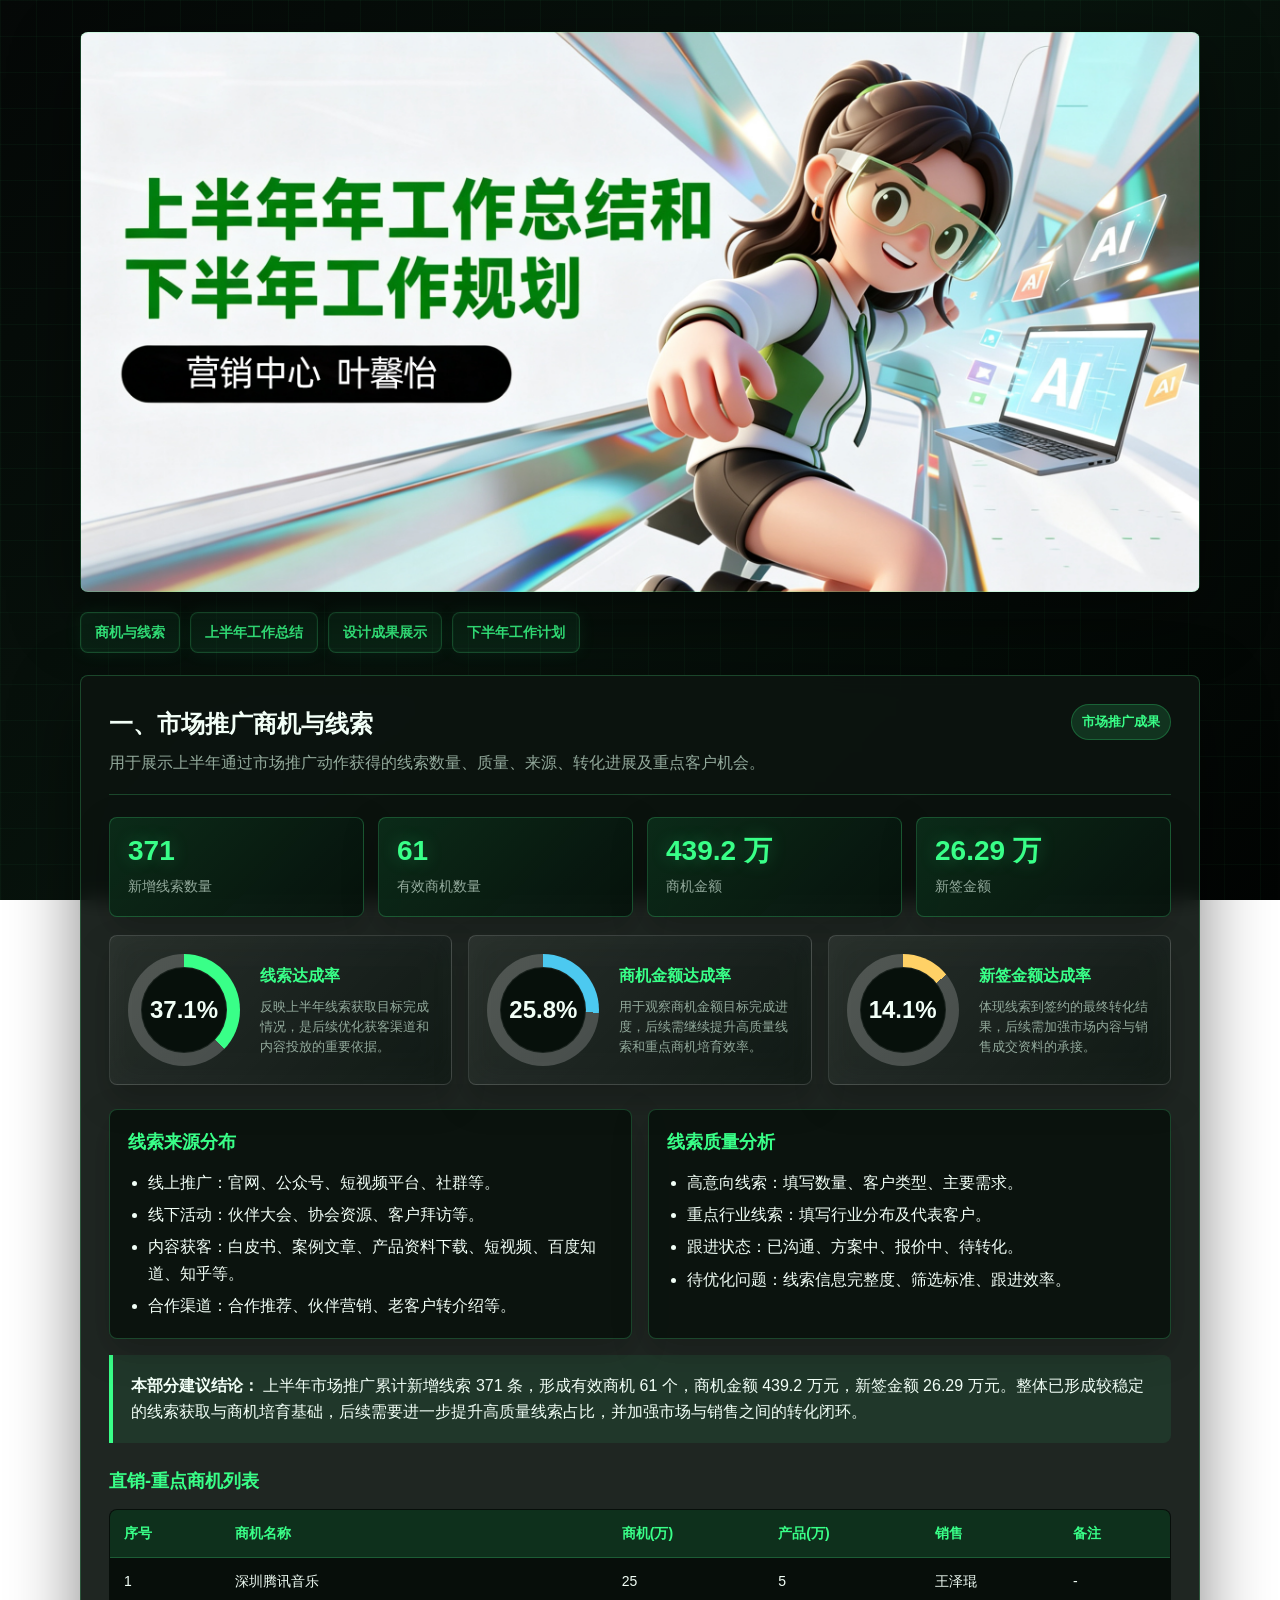
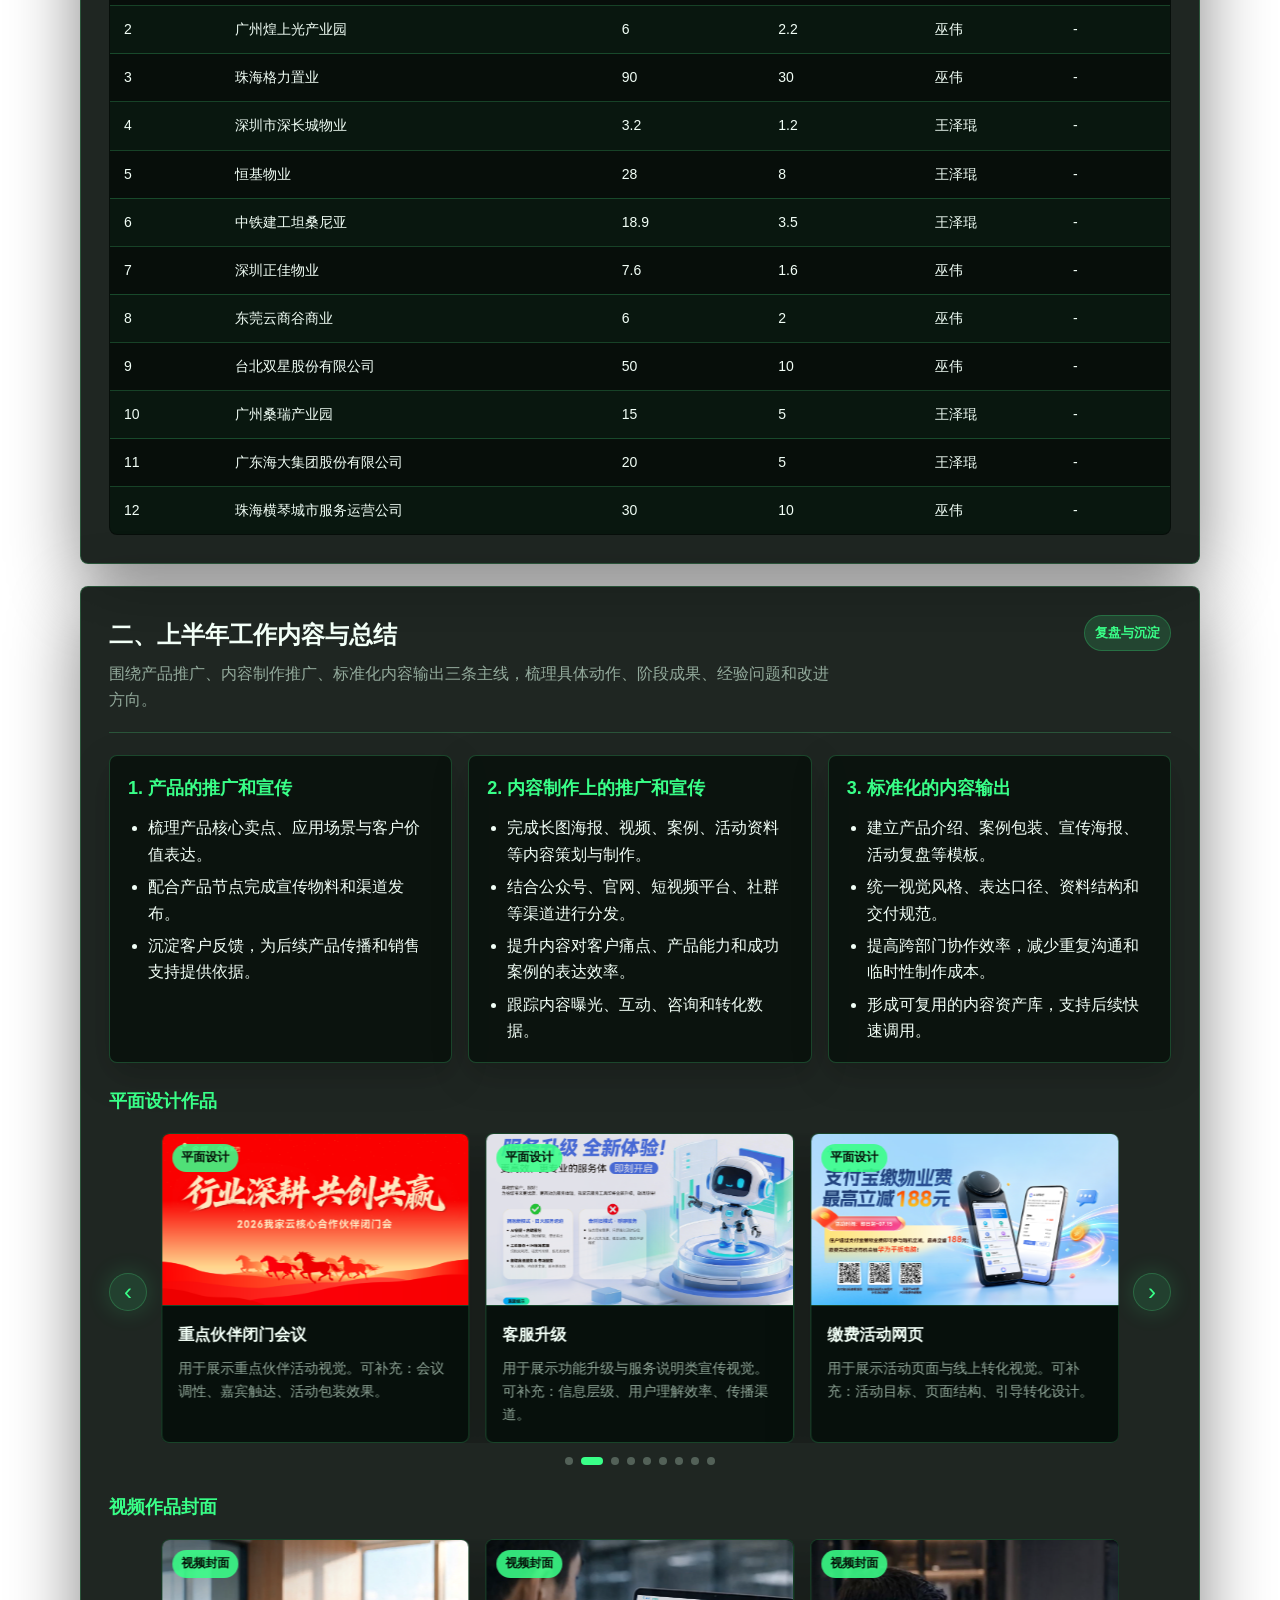
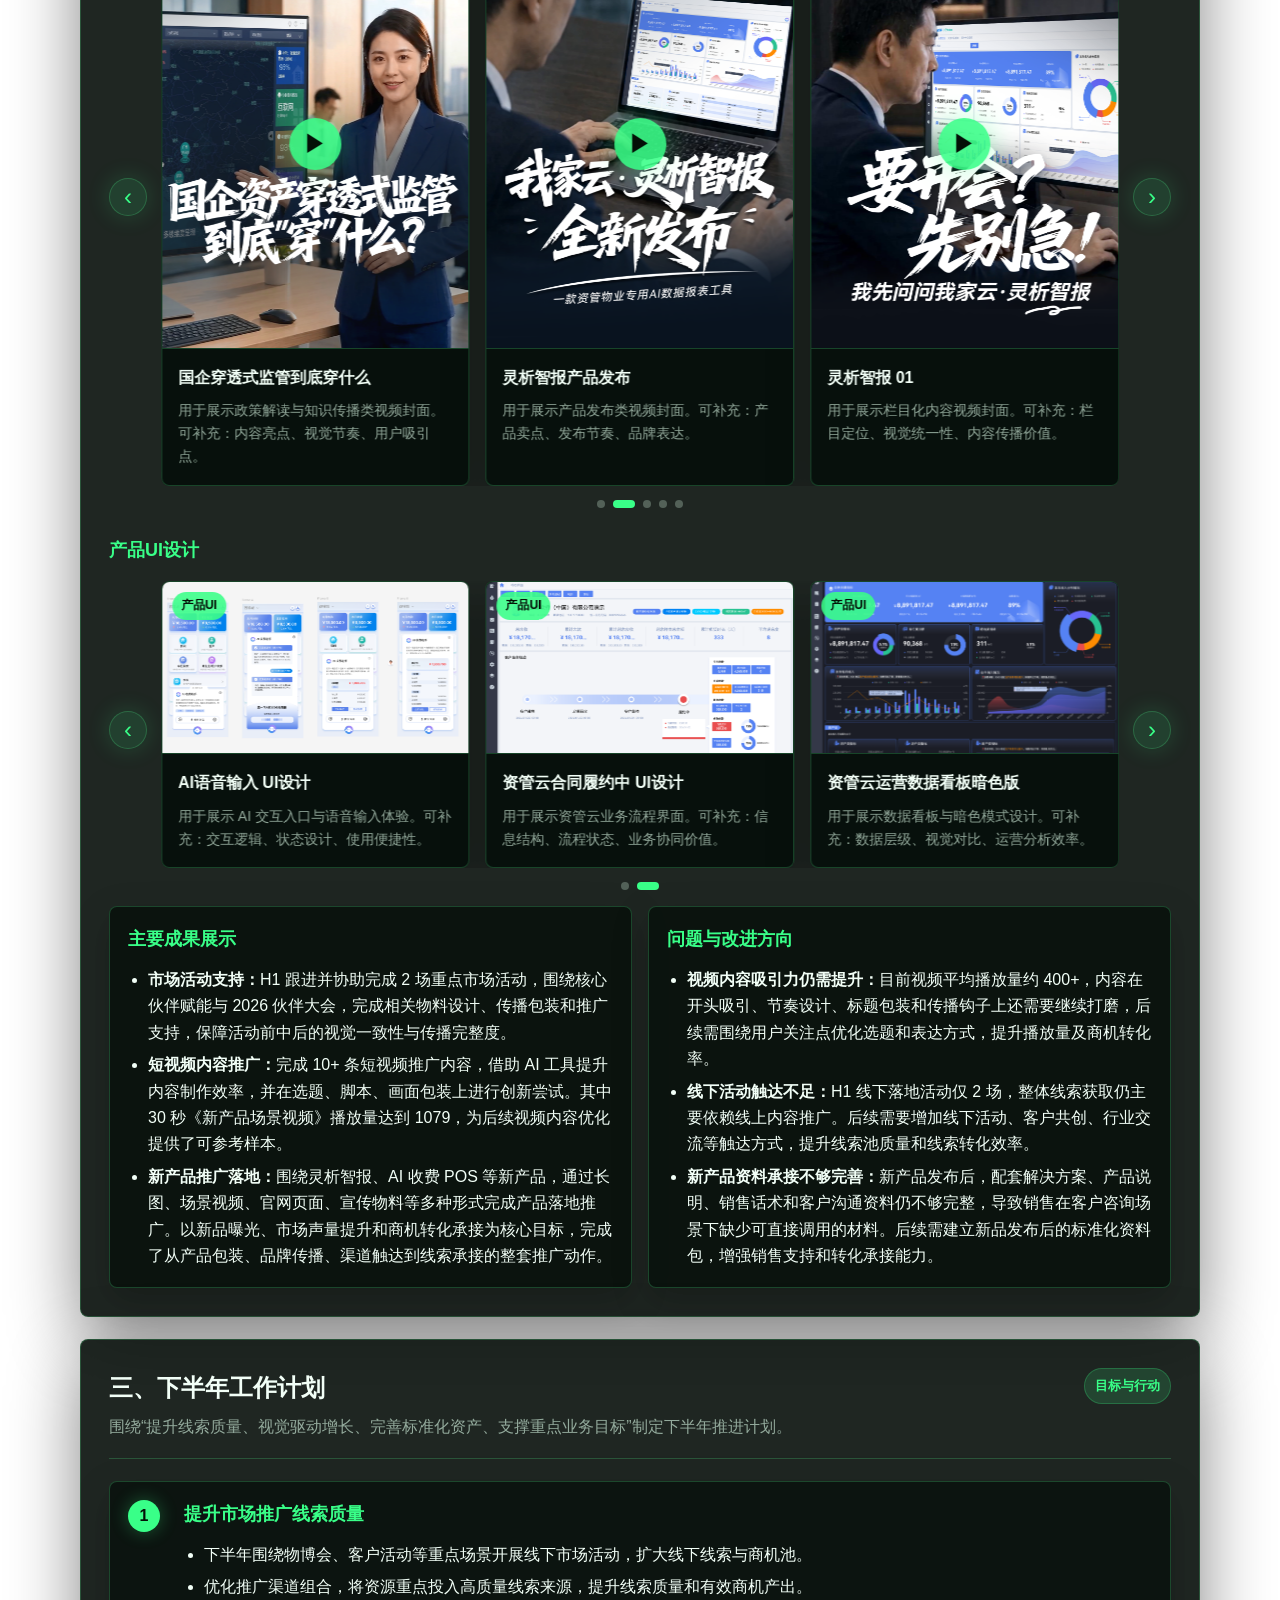
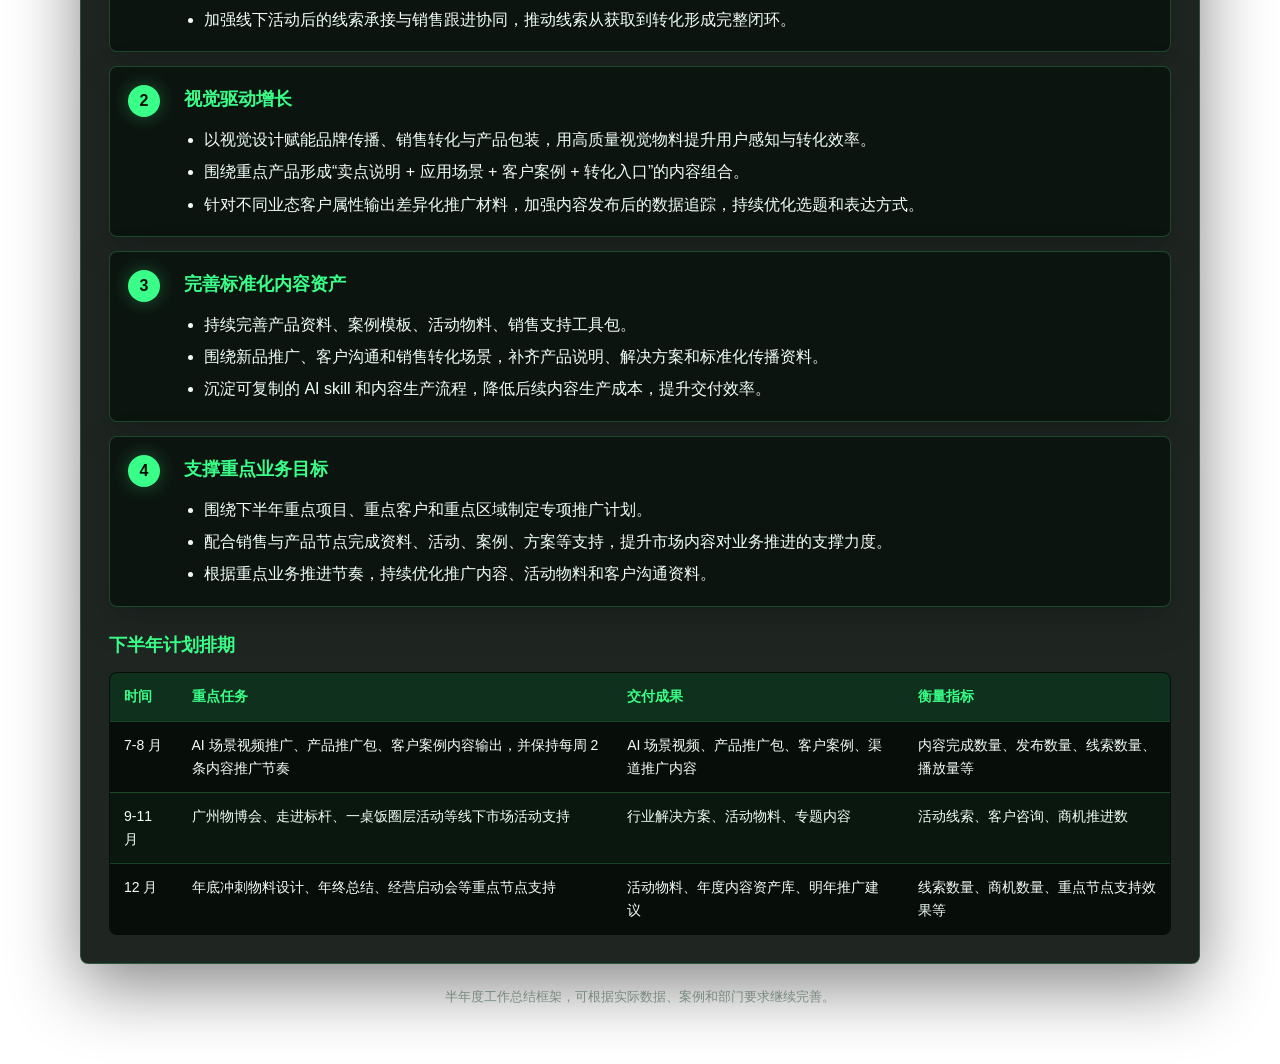
==== commit 20f0c204: "Add video playback for cover cards" ====
--- a/index.html
+++ b/index.html
@@ -1,119 +1,1769 @@
-<!doctype html>
+<!DOCTYPE html>
 <html lang="zh-CN">
-  <head>
-    <meta charset="UTF-8" />
-    <meta name="viewport" content="width=device-width, initial-scale=1.0" />
-    <title>平面 & UI 设计作品集</title>
-    <link rel="stylesheet" href="./styles.css" />
-  </head>
-  <body>
-    <header class="site-header">
-      <a class="brand" href="#top" aria-label="返回顶部">
-        <span>Portfolio</span>
-        <strong>平面 & UI</strong>
-      </a>
-      <nav class="nav-links" aria-label="作品集导航">
-        <a href="#ui">UI</a>
-        <a href="#graphic">平面</a>
-        <a href="#video">短视频</a>
-      </nav>
+<head>
+  <meta charset="UTF-8" />
+  <meta name="viewport" content="width=device-width, initial-scale=1.0" />
+  <title>半年度工作总结</title>
+  <style>
+    :root {
+      --bg: #050807;
+      --paper: rgba(12, 20, 16, 0.92);
+      --paper-strong: #0f1b15;
+      --ink: #f2fff7;
+      --muted: #93aa9c;
+      --line: rgba(85, 255, 146, 0.22);
+      --primary: #39ff88;
+      --primary-soft: rgba(57, 255, 136, 0.14);
+      --green: #39ff88;
+      --orange: #ffd166;
+      --red: #ff5f7a;
+      --radius: 8px;
+      --shadow: 0 22px 70px rgba(0, 0, 0, 0.48);
+    }
+
+    * {
+      box-sizing: border-box;
+    }
+
+    body {
+      margin: 0;
+      min-height: 100vh;
+      background:
+        linear-gradient(rgba(57, 255, 136, 0.035) 1px, transparent 1px),
+        linear-gradient(90deg, rgba(57, 255, 136, 0.035) 1px, transparent 1px),
+        linear-gradient(135deg, #050807 0%, #08140d 48%, #020403 100%);
+      background-size: 36px 36px, 36px 36px, auto;
+      background-attachment: fixed;
+      color: var(--ink);
+      font-family: "Microsoft YaHei", "PingFang SC", Arial, sans-serif;
+      line-height: 1.65;
+    }
+
+    .page {
+      width: min(1120px, calc(100% - 40px));
+      margin: 32px auto 56px;
+    }
+
+    header {
+      position: relative;
+      min-height: 0;
+      aspect-ratio: 2 / 1;
+      display: block;
+      overflow: hidden;
+      background: url("images/banner-summary.png") center / cover no-repeat;
+      border: 1px solid var(--line);
+      border-radius: var(--radius);
+      padding: 0;
+      box-shadow: var(--shadow);
+      isolation: isolate;
+    }
+
+    .hero-content,
+    .hero-visual {
+      display: none !important;
+    }
+
+    .eyebrow {
+      margin: 0 0 8px;
+      color: var(--primary);
+      font-size: 14px;
+      font-weight: 700;
+      letter-spacing: 0;
+    }
+
+    h1 {
+      margin: 0;
+      max-width: 650px;
+      font-size: 46px;
+      line-height: 1.2;
+      letter-spacing: 0;
+      text-shadow: 0 0 24px rgba(57, 255, 136, 0.28);
+    }
+
+    .hero-visual {
+      min-height: 240px;
+      display: grid;
+      align-items: center;
+      justify-items: end;
+    }
+
+    .summary-illustration {
+      width: min(100%, 360px);
+      height: 248px;
+      position: relative;
+    }
+
+    .illus-panel {
+      position: absolute;
+      inset: 18px 0 0 34px;
+      border: 1px solid rgba(57, 255, 136, 0.22);
+      border-radius: var(--radius);
+      background: rgba(6, 16, 11, 0.86);
+      box-shadow: 0 18px 54px rgba(0, 0, 0, 0.28);
+      padding: 18px;
+    }
+
+    .illus-panel::before {
+      content: "";
+      display: block;
+      width: 88px;
+      height: 8px;
+      border-radius: 999px;
+      background: #39ff88;
+      box-shadow: 104px 0 0 #4cc9f0, 178px 0 0 #ffd166;
+      opacity: 0.92;
+    }
+
+    .illus-chart {
+      display: flex;
+      align-items: end;
+      gap: 12px;
+      height: 92px;
+      margin-top: 24px;
+      padding: 0 8px;
+      border-bottom: 1px solid rgba(255, 255, 255, 0.15);
+    }
+
+    .illus-chart i {
+      width: 34px;
+      border-radius: 6px 6px 0 0;
+      background: #39ff88;
+      box-shadow: 0 0 18px rgba(57, 255, 136, 0.24);
+    }
+
+    .illus-chart i:nth-child(1) {
+      height: 38px;
+      background: #4cc9f0;
+    }
+
+    .illus-chart i:nth-child(2) {
+      height: 68px;
+      background: #39ff88;
+    }
+
+    .illus-chart i:nth-child(3) {
+      height: 52px;
+      background: #ffd166;
+    }
+
+    .illus-chart i:nth-child(4) {
+      height: 78px;
+      background: #ff7a90;
+    }
+
+    .illus-card {
+      position: absolute;
+      left: 0;
+      top: 60px;
+      width: 132px;
+      padding: 14px;
+      border-radius: var(--radius);
+      background: #14241b;
+      border: 1px solid rgba(57, 255, 136, 0.2);
+      box-shadow: 0 18px 38px rgba(0, 0, 0, 0.26);
+    }
+
+    .illus-card strong {
+      display: block;
+      color: #39ff88;
+      font-size: 24px;
+      line-height: 1;
+    }
+
+    .illus-card span {
+      display: block;
+      margin-top: 8px;
+      color: var(--muted);
+      font-size: 12px;
+    }
+
+    .illus-list {
+      position: absolute;
+      right: 18px;
+      bottom: 18px;
+      width: 166px;
+      padding: 14px;
+      border-radius: var(--radius);
+      background: #132018;
+      border: 1px solid rgba(255, 255, 255, 0.12);
+    }
+
+    .illus-list p {
+      margin: 0 0 9px;
+      color: #f2fff7;
+      font-size: 13px;
+      font-weight: 700;
+    }
+
+    .illus-list i {
+      display: block;
+      height: 7px;
+      margin-top: 8px;
+      border-radius: 999px;
+      background: rgba(255, 255, 255, 0.18);
+    }
+
+    .illus-list i:nth-child(2) {
+      background: #39ff88;
+      width: 82%;
+    }
+
+    .illus-list i:nth-child(3) {
+      background: #4cc9f0;
+      width: 62%;
+    }
+
+    .illus-list i:nth-child(4) {
+      background: #ffd166;
+      width: 72%;
+    }
+
+    .meta {
+      display: grid;
+      grid-template-columns: repeat(4, minmax(0, 1fr));
+      gap: 12px;
+      margin-top: 28px;
+    }
+
+    .meta-item,
+    .metric,
+    .card,
+    .timeline-item,
+    .plan-item {
+      background: var(--paper);
+      border: 1px solid var(--line);
+      border-radius: var(--radius);
+      box-shadow: 0 12px 36px rgba(0, 0, 0, 0.24);
+    }
+
+    .meta-item {
+      padding: 14px 16px;
+      background: rgba(4, 12, 8, 0.5);
+    }
+
+    .label {
+      display: block;
+      color: var(--muted);
+      font-size: 13px;
+    }
+
+    .value {
+      display: block;
+      margin-top: 4px;
+      font-size: 16px;
+      font-weight: 700;
+    }
+
+    nav {
+      display: flex;
+      gap: 10px;
+      margin: 20px 0;
+      flex-wrap: wrap;
+    }
+
+    nav a {
+      display: inline-flex;
+      align-items: center;
+      min-height: 38px;
+      padding: 8px 14px;
+      border: 1px solid var(--line);
+      border-radius: var(--radius);
+      background: rgba(57, 255, 136, 0.08);
+      color: var(--primary);
+      text-decoration: none;
+      font-size: 14px;
+      font-weight: 700;
+      box-shadow: inset 0 0 0 1px rgba(57, 255, 136, 0.04), 0 0 18px rgba(57, 255, 136, 0.08);
+    }
+
+    nav a:hover {
+      background: var(--primary);
+      color: #041007;
+      border-color: var(--primary);
+    }
+
+    section {
+      margin-top: 22px;
+      background: var(--paper);
+      border: 1px solid var(--line);
+      border-radius: var(--radius);
+      padding: 28px;
+      box-shadow: var(--shadow);
+      backdrop-filter: blur(10px);
+    }
+
+    .section-head {
+      display: flex;
+      justify-content: space-between;
+      gap: 20px;
+      align-items: flex-start;
+      border-bottom: 1px solid var(--line);
+      padding-bottom: 18px;
+      margin-bottom: 22px;
+    }
+
+    h2 {
+      margin: 0;
+      font-size: 24px;
+      letter-spacing: 0;
+    }
+
+    .section-note {
+      margin: 6px 0 0;
+      color: var(--muted);
+      max-width: 720px;
+    }
+
+    .tag {
+      flex: 0 0 auto;
+      padding: 6px 10px;
+      border-radius: 999px;
+      background: var(--primary-soft);
+      color: var(--primary);
+      font-size: 13px;
+      font-weight: 700;
+      border: 1px solid rgba(57, 255, 136, 0.24);
+    }
+
+    .metrics {
+      display: grid;
+      grid-template-columns: repeat(auto-fit, minmax(148px, 1fr));
+      gap: 14px;
+      margin-bottom: 22px;
+    }
+
+    .metric {
+      padding: 18px;
+      background:
+        linear-gradient(135deg, rgba(57, 255, 136, 0.12), rgba(57, 255, 136, 0.02)),
+        rgba(5, 14, 9, 0.9);
+    }
+
+    .metric strong {
+      display: block;
+      font-size: 28px;
+      line-height: 1.1;
+      color: var(--primary);
+      text-shadow: 0 0 18px rgba(57, 255, 136, 0.28);
+    }
+
+    .metric span {
+      display: block;
+      margin-top: 8px;
+      color: var(--muted);
+      font-size: 14px;
+    }
+
+    .rate-rings {
+      display: grid;
+      grid-template-columns: repeat(3, minmax(0, 1fr));
+      gap: 16px;
+      margin: -4px 0 24px;
+    }
+
+    .rate-card {
+      display: grid;
+      grid-template-columns: 116px 1fr;
+      align-items: center;
+      gap: 16px;
+      min-height: 148px;
+      padding: 18px;
+      border: 1px solid rgba(255, 255, 255, 0.14);
+      border-radius: var(--radius);
+      background:
+        linear-gradient(135deg, rgba(255, 255, 255, 0.13), rgba(255, 255, 255, 0.035)),
+        rgba(5, 14, 9, 0.58);
+      box-shadow: 0 16px 34px rgba(0, 0, 0, 0.24);
+      backdrop-filter: blur(16px);
+    }
+
+    .rate-ring {
+      position: relative;
+      width: 112px;
+      height: 112px;
+      display: grid;
+      place-items: center;
+      border-radius: 50%;
+      background: conic-gradient(var(--ring-color) var(--percent), rgba(255, 255, 255, 0.2) 0);
+    }
+
+    .rate-ring::before {
+      content: "";
+      position: absolute;
+      inset: 13px;
+      border-radius: 50%;
+      background: #07100b;
+      border: 1px solid rgba(255, 255, 255, 0.08);
+    }
+
+    .rate-ring strong {
+      position: relative;
+      z-index: 1;
+      color: var(--ink);
+      font-size: 24px;
+      line-height: 1;
+    }
+
+    .rate-copy span {
+      display: block;
+      color: var(--primary);
+      font-size: 16px;
+      font-weight: 800;
+    }
+
+    .rate-copy p {
+      margin: 8px 0 0;
+      color: var(--muted);
+      font-size: 13px;
+      line-height: 1.55;
+    }
+
+    .grid-2 {
+      display: grid;
+      grid-template-columns: repeat(2, minmax(0, 1fr));
+      gap: 16px;
+    }
+
+    .grid-3 {
+      display: grid;
+      grid-template-columns: repeat(3, minmax(0, 1fr));
+      gap: 16px;
+    }
+
+    .card {
+      padding: 18px;
+      background: rgba(8, 17, 12, 0.82);
+    }
+
+    h3 {
+      margin: 0 0 12px;
+      font-size: 18px;
+      color: var(--primary);
+    }
+
+    ul {
+      margin: 0;
+      padding-left: 20px;
+    }
+
+    li + li {
+      margin-top: 6px;
+    }
+
+    table {
+      width: 100%;
+      border-collapse: collapse;
+      overflow: hidden;
+      border: 1px solid var(--line);
+      border-radius: var(--radius);
+      background: rgba(5, 12, 8, 0.9);
+    }
+
+    th,
+    td {
+      border-bottom: 1px solid var(--line);
+      padding: 12px 14px;
+      text-align: left;
+      vertical-align: top;
+      font-size: 14px;
+    }
+
+    th {
+      background: rgba(57, 255, 136, 0.14);
+      color: var(--primary);
+      font-weight: 700;
+    }
+
+    td {
+      color: var(--ink);
+    }
+
+    tbody tr:nth-child(even) {
+      background: rgba(57, 255, 136, 0.035);
+    }
+
+    tr:last-child td {
+      border-bottom: 0;
+    }
+
+    .status {
+      display: inline-flex;
+      align-items: center;
+      min-height: 26px;
+      padding: 3px 9px;
+      border-radius: 999px;
+      font-size: 12px;
+      font-weight: 700;
+      white-space: nowrap;
+    }
+
+    .status.green {
+      background: rgba(57, 255, 136, 0.14);
+      color: var(--green);
+    }
+
+    .status.orange {
+      background: rgba(255, 209, 102, 0.16);
+      color: var(--orange);
+    }
+
+    .status.red {
+      background: rgba(255, 95, 122, 0.16);
+      color: var(--red);
+    }
+
+    .timeline {
+      display: grid;
+      gap: 14px;
+    }
+
+    .timeline-item {
+      display: grid;
+      grid-template-columns: 148px 1fr;
+      gap: 18px;
+      padding: 18px;
+    }
+
+    .time {
+      color: var(--primary);
+      font-weight: 800;
+    }
+
+    .plan-list {
+      display: grid;
+      gap: 14px;
+    }
+
+    .plan-item {
+      display: grid;
+      grid-template-columns: 42px 1fr;
+      gap: 14px;
+      padding: 18px;
+    }
+
+    .number {
+      width: 32px;
+      height: 32px;
+      display: inline-grid;
+      place-items: center;
+      border-radius: 50%;
+      background: var(--primary);
+      color: #041007;
+      font-weight: 800;
+      box-shadow: 0 0 18px rgba(57, 255, 136, 0.3);
+    }
+
+    .summary-box {
+      margin-top: 16px;
+      padding: 18px;
+      border-left: 4px solid var(--primary);
+      background: rgba(57, 255, 136, 0.08);
+      border-radius: 0 var(--radius) var(--radius) 0;
+    }
+
+    .gallery-guide {
+      display: grid;
+      grid-template-columns: 1.1fr 0.9fr;
+      gap: 16px;
+      margin: 24px 0 16px;
+      padding: 18px;
+      border: 1px solid var(--line);
+      border-radius: var(--radius);
+      background: rgba(57, 255, 136, 0.06);
+    }
+
+    .gallery-guide p {
+      margin: 0;
+      color: var(--muted);
+    }
+
+    .file-list {
+      margin: 0;
+      padding-left: 20px;
+      color: var(--ink);
+      font-size: 14px;
+    }
+
+    .gallery-carousel {
+      position: relative;
+      margin-top: 16px;
+      padding: 0 52px;
+    }
+
+    .carousel-window {
+      overflow: hidden;
+      border-radius: var(--radius);
+    }
+
+    .gallery-track {
+      display: flex;
+      gap: 16px;
+      transition: transform 0.55s ease;
+      will-change: transform;
+    }
+
+    .work-card {
+      flex: 0 0 calc((100% - 32px) / 3);
+      overflow: hidden;
+      background: rgba(7, 16, 11, 0.92);
+      border: 1px solid var(--line);
+      border-radius: var(--radius);
+      box-shadow: 0 16px 40px rgba(0, 0, 0, 0.34);
+    }
+
+    .work-media {
+      position: relative;
+      aspect-ratio: 16 / 9;
+      background: #07100b;
+      border-bottom: 1px solid var(--line);
+    }
+
+    .video-carousel .work-media {
+      aspect-ratio: 3 / 4;
+    }
+
+    .work-media img {
+      width: 100%;
+      height: 100%;
+      display: block;
+      object-fit: cover;
+    }
+
+    .image-placeholder {
+      position: absolute;
+      inset: 0;
+      display: none;
+      place-items: center;
+      padding: 18px;
+      color: var(--muted);
+      text-align: center;
+      font-size: 14px;
+      background: repeating-linear-gradient(
+        135deg,
+        #07100b,
+        #07100b 12px,
+        #0d1a12 12px,
+        #0d1a12 24px
+      );
+    }
+
+    .work-body {
+      padding: 16px;
+    }
+
+    .work-body h4 {
+      margin: 0 0 8px;
+      font-size: 16px;
+    }
+
+    .work-body p {
+      margin: 0;
+      color: var(--muted);
+      font-size: 14px;
+    }
+
+    .work-type {
+      position: absolute;
+      top: 10px;
+      left: 10px;
+      z-index: 1;
+      padding: 4px 9px;
+      border-radius: 999px;
+      background: rgba(57, 255, 136, 0.88);
+      color: #041007;
+      font-size: 12px;
+      font-weight: 700;
+    }
+
+    .play-mark {
+      position: absolute;
+      left: 50%;
+      top: 50%;
+      z-index: 1;
+      width: 52px;
+      height: 52px;
+      display: grid;
+      place-items: center;
+      border-radius: 50%;
+      background: rgba(57, 255, 136, 0.88);
+      color: #041007;
+      font-size: 24px;
+      transform: translate(-50%, -50%);
+      pointer-events: none;
+      box-shadow: 0 0 28px rgba(57, 255, 136, 0.35);
+    }
+
+    .video-carousel .work-card[data-video-src] {
+      cursor: pointer;
+    }
+
+    .video-carousel .work-card[data-video-src]:hover .play-mark {
+      transform: translate(-50%, -50%) scale(1.08);
+      background: rgba(57, 255, 136, 0.96);
+    }
+
+    .video-player-modal {
+      position: fixed;
+      inset: 0;
+      z-index: 999;
+      display: none;
+      align-items: center;
+      justify-content: center;
+      padding: 28px;
+      background: rgba(0, 0, 0, 0.82);
+      backdrop-filter: blur(10px);
+    }
+
+    .video-player-modal.is-open {
+      display: flex;
+    }
+
+    .video-player-panel {
+      position: relative;
+      width: min(1080px, 94vw);
+      max-height: 88vh;
+      border: 1px solid var(--line);
+      border-radius: var(--radius);
+      background: #050807;
+      box-shadow: var(--shadow);
+      overflow: hidden;
+    }
+
+    .video-player-panel video {
+      width: 100%;
+      max-height: 78vh;
+      display: block;
+      background: #000;
+    }
+
+    .video-player-title {
+      margin: 0;
+      padding: 14px 18px;
+      color: var(--ink);
+      font-size: 15px;
+      border-top: 1px solid var(--line);
+      background: rgba(7, 16, 11, 0.96);
+    }
+
+    .video-player-close {
+      position: absolute;
+      right: 12px;
+      top: 12px;
+      z-index: 2;
+      width: 38px;
+      height: 38px;
+      border: 1px solid rgba(255, 255, 255, 0.22);
+      border-radius: 999px;
+      background: rgba(0, 0, 0, 0.58);
+      color: #fff;
+      font-size: 26px;
+      line-height: 1;
+      cursor: pointer;
+    }
+
+    .carousel-btn {
+      position: absolute;
+      top: 42%;
+      z-index: 2;
+      width: 38px;
+      height: 38px;
+      border: 1px solid var(--line);
+      border-radius: 50%;
+      background: rgba(57, 255, 136, 0.12);
+      color: var(--primary);
+      cursor: pointer;
+      font-size: 24px;
+      line-height: 1;
+      box-shadow: 0 0 24px rgba(57, 255, 136, 0.16);
+    }
+
+    .carousel-btn:hover {
+      border-color: var(--primary);
+      background: var(--primary);
+      color: #041007;
+    }
+
+    .carousel-btn.prev {
+      left: 0;
+    }
+
+    .carousel-btn.next {
+      right: 0;
+    }
+
+    .carousel-dots {
+      display: flex;
+      justify-content: center;
+      gap: 8px;
+      margin-top: 14px;
+    }
+
+    .carousel-dot {
+      width: 8px;
+      height: 8px;
+      border: 0;
+      border-radius: 50%;
+      background: rgba(147, 170, 156, 0.45);
+      cursor: pointer;
+      padding: 0;
+    }
+
+    .carousel-dot.active {
+      width: 22px;
+      border-radius: 999px;
+      background: var(--primary);
+    }
+
+    footer {
+      margin-top: 22px;
+      color: var(--muted);
+      text-align: center;
+      font-size: 13px;
+    }
+
+    @media (max-width: 860px) {
+      .page {
+        width: min(100% - 24px, 1120px);
+        margin-top: 16px;
+      }
+
+      header {
+        aspect-ratio: 2 / 1;
+      }
+
+      h1 {
+        font-size: 34px;
+      }
+
+      .hero-visual {
+        min-height: auto;
+      }
+
+      .summary-illustration {
+        width: 100%;
+        max-width: 360px;
+        justify-self: center;
+      }
+
+      section {
+        padding: 22px;
+      }
+
+      .meta,
+      .metrics,
+      .rate-rings,
+      .grid-2,
+      .grid-3,
+      .gallery-guide {
+        grid-template-columns: 1fr;
+      }
+
+      .rate-card {
+        grid-template-columns: 96px 1fr;
+      }
+
+      .rate-ring {
+        width: 92px;
+        height: 92px;
+      }
+
+      .rate-ring strong {
+        font-size: 20px;
+      }
+
+      .gallery-carousel {
+        padding: 0 42px;
+      }
+
+      .work-card {
+        flex-basis: 100%;
+      }
+
+      .section-head,
+      .timeline-item,
+      .plan-item {
+        display: block;
+      }
+
+      .tag {
+        display: inline-flex;
+        margin-top: 12px;
+      }
+
+      .number {
+        margin-bottom: 10px;
+      }
+    }
+  </style>
+</head>
+<body>
+  <main class="page">
+    <header>
+      <div class="hero-content">
+        <p class="eyebrow">2026 年上半年工作复盘</p>
+        <h1>市场上半年工作总结和下半年工作计划</h1>
+        <div class="meta">
+          <div class="meta-item">
+            <span class="label">汇报人</span>
+            <span class="value">叶馨怡</span>
+          </div>
+          <div class="meta-item">
+            <span class="label">所属部门</span>
+            <span class="value">营销中心</span>
+          </div>
+          <div class="meta-item">
+            <span class="label">汇报周期</span>
+            <span class="value">2026.01 - 2026.06</span>
+          </div>
+          <div class="meta-item">
+            <span class="label">汇报日期</span>
+            <span class="value">2026.7.3</span>
+          </div>
+        </div>
+      </div>
+      <div class="hero-visual" aria-hidden="true">
+        <div class="summary-illustration">
+          <div class="illus-panel">
+            <div class="illus-chart">
+              <i></i>
+              <i></i>
+              <i></i>
+              <i></i>
+            </div>
+          </div>
+          <div class="illus-card">
+            <strong>H1</strong>
+            <span>市场复盘 / 线索增长 / 内容推广</span>
+          </div>
+          <div class="illus-list">
+            <p>WORK SUMMARY</p>
+            <i></i>
+            <i></i>
+            <i></i>
+          </div>
+        </div>
+      </div>
     </header>
 
-    <main id="top">
-      <section class="hero section-band">
-        <div class="hero-copy">
-          <p class="eyebrow">Graphic & UI Design Portfolio</p>
-          <h1>平面 & UI 设计作品集</h1>
-          <p class="hero-text">
-            聚焦品牌视觉、运营传播、信息排版与产品界面设计，展示从视觉表达、信息层级到多场景延展的综合设计能力。
-          </p>
-          <div class="hero-tags" aria-label="设计方向">
-            <span>视觉设计</span>
-            <span>UI界面</span>
-            <span>活动KV</span>
-            <span>长图排版</span>
-          </div>
-        </div>
-        <div class="hero-gallery" aria-label="精选作品预览">
-          <button class="hero-shot large" data-modal-src="./assets/portfolio/14-graphic.jpg" data-modal-title="主视觉 KV">
-            <img src="./assets/portfolio/14-graphic.jpg" alt="主视觉 KV" />
-          </button>
-          <button class="hero-shot" data-modal-src="./assets/portfolio/10-ui.jpg" data-modal-title="数据看板界面">
-            <img src="./assets/portfolio/10-ui.jpg" alt="数据看板界面" />
-          </button>
-          <button class="hero-shot" data-modal-src="./assets/portfolio/25-graphic.jpg" data-modal-title="线下展台设计">
-            <img src="./assets/portfolio/25-graphic.jpg" alt="线下展台设计" />
-          </button>
-        </div>
-      </section>
-
-      <section class="summary section-band">
-        <div class="section-heading compact">
-          <p class="eyebrow">Profile</p>
-          <h2>能力概览</h2>
-        </div>
-        <div class="skill-grid">
-          <article>
-            <span class="mark teal"></span>
-            <h3>平面视觉</h3>
-            <p>Banner、KV、海报、展会物料，强调主题表达和传播识别。</p>
-          </article>
-          <article>
-            <span class="mark coral"></span>
-            <h3>UI设计</h3>
-            <p>官网、后台、数据看板，关注信息层级、模块秩序和阅读效率。</p>
-          </article>
-          <article>
-            <span class="mark green"></span>
-            <h3>信息排版</h3>
-            <p>长图、折页、运营页面，将复杂内容整理为清晰的视觉路径。</p>
-          </article>
-          <article>
-            <span class="mark amber"></span>
-            <h3>落地延展</h3>
-            <p>线上传播、线下展示、短视频封面，适配不同尺寸和应用场景。</p>
-          </article>
-        </div>
-      </section>
-
-      <section class="work section-band">
-        <div class="section-heading">
-          <p class="eyebrow">Selected Works</p>
-          <h2>精选作品</h2>
-          <div class="filters" aria-label="作品分类筛选">
-            <button class="filter is-active" data-filter="all">全部</button>
-            <button class="filter" data-filter="ui">UI</button>
-            <button class="filter" data-filter="graphic">平面</button>
-            <button class="filter" data-filter="video">短视频</button>
-          </div>
-        </div>
-
-        <div class="work-grid" aria-live="polite"></div>
-      </section>
-
-      <section class="closing section-band">
+    <nav aria-label="页面导航">
+      <a href="#opportunities">商机与线索</a>
+      <a href="#work-summary">上半年工作总结</a>
+      <a href="#design-gallery">设计成果展示</a>
+      <a href="#next-plan">下半年工作计划</a>
+    </nav>
+
+    <section id="opportunities">
+      <div class="section-head">
         <div>
-          <p class="eyebrow">Design Value</p>
-          <h2>能够覆盖从视觉传播到界面设计的完整工作链路</h2>
-        </div>
-        <ul class="value-list">
-          <li>版式与色彩控制</li>
-          <li>品牌视觉延展</li>
-          <li>UI信息层级</li>
-          <li>运营物料落地</li>
-        </ul>
-      </section>
-    </main>
-
-    <div class="modal" aria-hidden="true" role="dialog" aria-label="作品大图">
-      <button class="modal-close" aria-label="关闭大图">×</button>
-      <figure>
-        <img src="" alt="" />
-        <figcaption></figcaption>
-      </figure>
+          <h2>一、市场推广商机与线索</h2>
+          <p class="section-note">用于展示上半年通过市场推广动作获得的线索数量、质量、来源、转化进展及重点客户机会。</p>
+        </div>
+        <span class="tag">市场推广成果</span>
+      </div>
+
+      <div class="metrics">
+        <div class="metric">
+          <strong>371</strong>
+          <span>新增线索数量</span>
+        </div>
+        <div class="metric">
+          <strong>61</strong>
+          <span>有效商机数量</span>
+        </div>
+        <div class="metric">
+          <strong>439.2 万</strong>
+          <span>商机金额</span>
+        </div>
+        <div class="metric">
+          <strong>26.29 万</strong>
+          <span>新签金额</span>
+        </div>
+      </div>
+
+      <div class="rate-rings" aria-label="目标达成率">
+        <div class="rate-card">
+          <div class="rate-ring" style="--percent: 37.1%; --ring-color: #39ff88;">
+            <strong>37.1%</strong>
+          </div>
+          <div class="rate-copy">
+            <span>线索达成率</span>
+            <p>反映上半年线索获取目标完成情况，是后续优化获客渠道和内容投放的重要依据。</p>
+          </div>
+        </div>
+        <div class="rate-card">
+          <div class="rate-ring" style="--percent: 25.8%; --ring-color: #4cc9f0;">
+            <strong>25.8%</strong>
+          </div>
+          <div class="rate-copy">
+            <span>商机金额达成率</span>
+            <p>用于观察商机金额目标完成进度，后续需继续提升高质量线索和重点商机培育效率。</p>
+          </div>
+        </div>
+        <div class="rate-card">
+          <div class="rate-ring" style="--percent: 14.1%; --ring-color: #ffd166;">
+            <strong>14.1%</strong>
+          </div>
+          <div class="rate-copy">
+            <span>新签金额达成率</span>
+            <p>体现线索到签约的最终转化结果，后续需加强市场内容与销售成交资料的承接。</p>
+          </div>
+        </div>
+      </div>
+
+      <div class="grid-2">
+        <div class="card">
+          <h3>线索来源分布</h3>
+          <ul>
+            <li>线上推广：官网、公众号、短视频平台、社群等。</li>
+            <li>线下活动：伙伴大会、协会资源、客户拜访等。</li>
+            <li>内容获客：白皮书、案例文章、产品资料下载、短视频、百度知道、知乎等。</li>
+            <li>合作渠道：合作推荐、伙伴营销、老客户转介绍等。</li>
+          </ul>
+        </div>
+
+        <div class="card">
+          <h3>线索质量分析</h3>
+          <ul>
+            <li>高意向线索：填写数量、客户类型、主要需求。</li>
+            <li>重点行业线索：填写行业分布及代表客户。</li>
+            <li>跟进状态：已沟通、方案中、报价中、待转化。</li>
+            <li>待优化问题：线索信息完整度、筛选标准、跟进效率。</li>
+          </ul>
+        </div>
+      </div>
+
+      <div class="summary-box">
+        <strong>本部分建议结论：</strong>
+        上半年市场推广累计新增线索 371 条，形成有效商机 61 个，商机金额 439.2 万元，新签金额 26.29 万元。整体已形成较稳定的线索获取与商机培育基础，后续需要进一步提升高质量线索占比，并加强市场与销售之间的转化闭环。
+      </div>
+
+      <h3 style="margin-top: 24px;">直销-重点商机列表</h3>
+      <table>
+        <thead>
+          <tr>
+            <th>序号</th>
+            <th>商机名称</th>
+            <th>商机(万)</th>
+            <th>产品(万)</th>
+            <th>销售</th>
+            <th>备注</th>
+          </tr>
+        </thead>
+        <tbody>
+          <tr>
+            <td>1</td>
+            <td>深圳腾讯音乐</td>
+            <td>25</td>
+            <td>5</td>
+            <td>王泽琨</td>
+            <td>-</td>
+          </tr>
+          <tr>
+            <td>2</td>
+            <td>广州煌上光产业园</td>
+            <td>6</td>
+            <td>2.2</td>
+            <td>巫伟</td>
+            <td>-</td>
+          </tr>
+          <tr>
+            <td>3</td>
+            <td>珠海格力置业</td>
+            <td>90</td>
+            <td>30</td>
+            <td>巫伟</td>
+            <td>-</td>
+          </tr>
+          <tr>
+            <td>4</td>
+            <td>深圳市深长城物业</td>
+            <td>3.2</td>
+            <td>1.2</td>
+            <td>王泽琨</td>
+            <td>-</td>
+          </tr>
+          <tr>
+            <td>5</td>
+            <td>恒基物业</td>
+            <td>28</td>
+            <td>8</td>
+            <td>王泽琨</td>
+            <td>-</td>
+          </tr>
+          <tr>
+            <td>6</td>
+            <td>中铁建工坦桑尼亚</td>
+            <td>18.9</td>
+            <td>3.5</td>
+            <td>王泽琨</td>
+            <td>-</td>
+          </tr>
+          <tr>
+            <td>7</td>
+            <td>深圳正佳物业</td>
+            <td>7.6</td>
+            <td>1.6</td>
+            <td>巫伟</td>
+            <td>-</td>
+          </tr>
+          <tr>
+            <td>8</td>
+            <td>东莞云商谷商业</td>
+            <td>6</td>
+            <td>2</td>
+            <td>巫伟</td>
+            <td>-</td>
+          </tr>
+          <tr>
+            <td>9</td>
+            <td>台北双星股份有限公司</td>
+            <td>50</td>
+            <td>10</td>
+            <td>巫伟</td>
+            <td>-</td>
+          </tr>
+          <tr>
+            <td>10</td>
+            <td>广州桑瑞产业园</td>
+            <td>15</td>
+            <td>5</td>
+            <td>王泽琨</td>
+            <td>-</td>
+          </tr>
+          <tr>
+            <td>11</td>
+            <td>广东海大集团股份有限公司</td>
+            <td>20</td>
+            <td>5</td>
+            <td>王泽琨</td>
+            <td>-</td>
+          </tr>
+          <tr>
+            <td>12</td>
+            <td>珠海横琴城市服务运营公司</td>
+            <td>30</td>
+            <td>10</td>
+            <td>巫伟</td>
+            <td>-</td>
+          </tr>
+        </tbody>
+      </table>
+    </section>
+
+    <section id="work-summary">
+      <div class="section-head">
+        <div>
+          <h2>二、上半年工作内容与总结</h2>
+          <p class="section-note">围绕产品推广、内容制作推广、标准化内容输出三条主线，梳理具体动作、阶段成果、经验问题和改进方向。</p>
+        </div>
+        <span class="tag">复盘与沉淀</span>
+      </div>
+
+      <div class="grid-3">
+        <div class="card">
+          <h3>1. 产品的推广和宣传</h3>
+          <ul>
+            <li>梳理产品核心卖点、应用场景与客户价值表达。</li>
+            <li>配合产品节点完成宣传物料和渠道发布。</li>
+            <li>沉淀客户反馈，为后续产品传播和销售支持提供依据。</li>
+          </ul>
+        </div>
+
+        <div class="card">
+          <h3>2. 内容制作上的推广和宣传</h3>
+          <ul>
+            <li>完成长图海报、视频、案例、活动资料等内容策划与制作。</li>
+            <li>结合公众号、官网、短视频平台、社群等渠道进行分发。</li>
+            <li>提升内容对客户痛点、产品能力和成功案例的表达效率。</li>
+            <li>跟踪内容曝光、互动、咨询和转化数据。</li>
+          </ul>
+        </div>
+
+        <div class="card">
+          <h3>3. 标准化的内容输出</h3>
+          <ul>
+            <li>建立产品介绍、案例包装、宣传海报、活动复盘等模板。</li>
+            <li>统一视觉风格、表达口径、资料结构和交付规范。</li>
+            <li>提高跨部门协作效率，减少重复沟通和临时性制作成本。</li>
+            <li>形成可复用的内容资产库，支持后续快速调用。</li>
+          </ul>
+        </div>
+      </div>
+
+      <h3 id="design-gallery" style="margin-top: 24px;">平面设计作品</h3>
+      <div class="gallery-carousel" data-carousel>
+        <button class="carousel-btn prev" type="button" data-carousel-prev aria-label="上一张">‹</button>
+        <div class="carousel-window">
+          <div class="gallery-track" data-carousel-track>
+            <article class="work-card">
+              <div class="work-media">
+                <span class="work-type">平面设计</span>
+                <img src="images/flat-design-01.png" alt="2026经营启动会设计作品" loading="lazy" onerror="this.style.display='none'; this.nextElementSibling.style.display='grid';" />
+                <div class="image-placeholder">放入 images/flat-design-01.png</div>
+              </div>
+              <div class="work-body">
+                <h4>2026经营启动会</h4>
+                <p>用于展示会议主视觉与活动传播物料。可补充：视觉主题、现场应用、组织支持价值。</p>
+              </div>
+            </article>
+
+            <article class="work-card">
+              <div class="work-media">
+                <span class="work-type">平面设计</span>
+                <img src="images/flat-design-02.png" alt="重点伙伴闭门会议设计作品" loading="lazy" onerror="this.style.display='none'; this.nextElementSibling.style.display='grid';" />
+                <div class="image-placeholder">放入 images/flat-design-02.png</div>
+              </div>
+              <div class="work-body">
+                <h4>重点伙伴闭门会议</h4>
+                <p>用于展示重点伙伴活动视觉。可补充：会议调性、嘉宾触达、活动包装效果。</p>
+              </div>
+            </article>
+
+            <article class="work-card">
+              <div class="work-media">
+                <span class="work-type">平面设计</span>
+                <img src="images/flat-design-03.png" alt="客服升级设计作品" loading="lazy" onerror="this.style.display='none'; this.nextElementSibling.style.display='grid';" />
+                <div class="image-placeholder">放入 images/flat-design-03.png</div>
+              </div>
+              <div class="work-body">
+                <h4>客服升级</h4>
+                <p>用于展示功能升级与服务说明类宣传视觉。可补充：信息层级、用户理解效率、传播渠道。</p>
+              </div>
+            </article>
+
+            <article class="work-card">
+              <div class="work-media">
+                <span class="work-type">平面设计</span>
+                <img src="images/flat-design-04.png" alt="缴费活动网页设计作品" loading="lazy" onerror="this.style.display='none'; this.nextElementSibling.style.display='grid';" />
+                <div class="image-placeholder">放入 images/flat-design-04.png</div>
+              </div>
+              <div class="work-body">
+                <h4>缴费活动网页</h4>
+                <p>用于展示活动页面与线上转化视觉。可补充：活动目标、页面结构、引导转化设计。</p>
+              </div>
+            </article>
+
+            <article class="work-card">
+              <div class="work-media">
+                <span class="work-type">官网视觉</span>
+                <img src="images/flat-design-05.png" alt="官网AI产品设计作品" loading="lazy" onerror="this.style.display='none'; this.nextElementSibling.style.display='grid';" />
+                <div class="image-placeholder">放入 images/flat-design-05.png</div>
+              </div>
+              <div class="work-body">
+                <h4>官网-AI 产品</h4>
+                <p>用于展示官网产品页面视觉。可补充：产品定位、页面信息架构、品牌一致性。</p>
+              </div>
+            </article>
+
+            <article class="work-card">
+              <div class="work-media">
+                <span class="work-type">官网视觉</span>
+                <img src="images/flat-design-06.png" alt="官网智慧国资设计作品" loading="lazy" onerror="this.style.display='none'; this.nextElementSibling.style.display='grid';" />
+                <div class="image-placeholder">放入 images/flat-design-06.png</div>
+              </div>
+              <div class="work-body">
+                <h4>官网-智慧国资</h4>
+                <p>用于展示行业解决方案页面视觉。可补充：行业场景、方案表达、客户理解效率。</p>
+              </div>
+            </article>
+
+            <article class="work-card">
+              <div class="work-media">
+                <span class="work-type">官网视觉</span>
+                <img src="images/flat-design-07.png" alt="官网智慧物业设计作品" loading="lazy" onerror="this.style.display='none'; this.nextElementSibling.style.display='grid';" />
+                <div class="image-placeholder">放入 images/flat-design-07.png</div>
+              </div>
+              <div class="work-body">
+                <h4>官网-智慧物业</h4>
+                <p>用于展示物业行业官网页面视觉。可补充：产品场景、内容层级、销售支持价值。</p>
+              </div>
+            </article>
+
+            <article class="work-card">
+              <div class="work-media">
+                <span class="work-type">官网视觉</span>
+                <img src="images/flat-design-08.png" alt="官网智慧园区设计作品" loading="lazy" onerror="this.style.display='none'; this.nextElementSibling.style.display='grid';" />
+                <div class="image-placeholder">放入 images/flat-design-08.png</div>
+              </div>
+              <div class="work-body">
+                <h4>官网-智慧园区</h4>
+                <p>用于展示园区行业官网页面视觉。可补充：行业表达、页面转化入口、品牌统一性。</p>
+              </div>
+            </article>
+
+            <article class="work-card">
+              <div class="work-media">
+                <span class="work-type">产品视觉</span>
+                <img src="images/flat-design-09.png" alt="AI缴费云登录页设计作品" loading="lazy" onerror="this.style.display='none'; this.nextElementSibling.style.display='grid';" />
+                <div class="image-placeholder">放入 images/flat-design-09.png</div>
+              </div>
+              <div class="work-body">
+                <h4>AI缴费云登录页</h4>
+                <p>用于展示产品登录页与品牌入口视觉。可补充：视觉升级、用户入口、产品识别度。</p>
+              </div>
+            </article>
+
+            <article class="work-card">
+              <div class="work-media">
+                <span class="work-type">产品视觉</span>
+                <img src="images/flat-design-10.png" alt="AI收费POS设计作品" loading="lazy" onerror="this.style.display='none'; this.nextElementSibling.style.display='grid';" />
+                <div class="image-placeholder">放入 images/flat-design-10.png</div>
+              </div>
+              <div class="work-body">
+                <h4>AI收费POS</h4>
+                <p>用于展示产品推广视觉。可补充：核心卖点、应用场景、销售物料支持。</p>
+              </div>
+            </article>
+
+            <article class="work-card">
+              <div class="work-media">
+                <span class="work-type">内容视觉</span>
+                <img src="images/flat-design-11.png" alt="灵析智报设计作品" loading="lazy" onerror="this.style.display='none'; this.nextElementSibling.style.display='grid';" />
+                <div class="image-placeholder">放入 images/flat-design-11.png</div>
+              </div>
+              <div class="work-body">
+                <h4>灵析智报</h4>
+                <p>用于展示栏目化内容视觉。可补充：栏目包装、内容识别度、系列化输出能力。</p>
+              </div>
+            </article>
+          </div>
+        </div>
+        <button class="carousel-btn next" type="button" data-carousel-next aria-label="下一张">›</button>
+        <div class="carousel-dots" data-carousel-dots aria-label="轮播分页"></div>
+      </div>
+
+      <h3 style="margin-top: 28px;">视频作品封面</h3>
+      <div class="gallery-carousel video-carousel" data-carousel>
+        <button class="carousel-btn prev" type="button" data-carousel-prev aria-label="上一张">‹</button>
+        <div class="carousel-window">
+          <div class="gallery-track" data-carousel-track>
+            <article class="work-card" data-video-src="assets/videos/guozi-digital.mp4" data-video-title="4??????????" tabindex="0" role="button">
+              <div class="work-media">
+                <span class="work-type">视频封面</span>
+                <span class="play-mark">▶</span>
+                <img src="images/video-cover-01.png" alt="4步实现国企穿透式监管视频封面" loading="lazy" onerror="this.style.display='none'; this.previousElementSibling.style.display='none'; this.nextElementSibling.style.display='grid';" />
+                <div class="image-placeholder">放入 images/video-cover-01.png</div>
+              </div>
+              <div class="work-body">
+                <h4>4步实现国企穿透式监管</h4>
+                <p>用于展示国企监管主题视频封面。可补充：选题目标、标题包装、传播场景。</p>
+              </div>
+            </article>
+
+            <article class="work-card" data-video-src="assets/videos/guozi-digital.mp4" data-video-title="??????? ?????" tabindex="0" role="button">
+              <div class="work-media">
+                <span class="work-type">视频封面</span>
+                <span class="play-mark">▶</span>
+                <img src="images/video-cover-02.png" alt="国企穿透式监管到底穿什么视频封面" loading="lazy" onerror="this.style.display='none'; this.previousElementSibling.style.display='none'; this.nextElementSibling.style.display='grid';" />
+                <div class="image-placeholder">放入 images/video-cover-02.png</div>
+              </div>
+              <div class="work-body">
+                <h4>国企穿透式监管到底穿什么</h4>
+                <p>用于展示政策解读与知识传播类视频封面。可补充：内容亮点、视觉节奏、用户吸引点。</p>
+              </div>
+            </article>
+
+            <article class="work-card" data-video-src="assets/videos/lingxi-zhidao.mp4" data-video-title="????????" tabindex="0" role="button">
+              <div class="work-media">
+                <span class="work-type">视频封面</span>
+                <span class="play-mark">▶</span>
+                <img src="images/video-cover-03.png" alt="灵析智报产品发布视频封面" loading="lazy" onerror="this.style.display='none'; this.previousElementSibling.style.display='none'; this.nextElementSibling.style.display='grid';" />
+                <div class="image-placeholder">放入 images/video-cover-03.png</div>
+              </div>
+              <div class="work-body">
+                <h4>灵析智报产品发布</h4>
+                <p>用于展示产品发布类视频封面。可补充：产品卖点、发布节奏、品牌表达。</p>
+              </div>
+            </article>
+
+            <article class="work-card" data-video-src="assets/videos/lingxi-zhidao.mp4" data-video-title="???? 01" tabindex="0" role="button">
+              <div class="work-media">
+                <span class="work-type">视频封面</span>
+                <span class="play-mark">▶</span>
+                <img src="images/video-cover-04.png" alt="灵析智报01视频封面" loading="lazy" onerror="this.style.display='none'; this.previousElementSibling.style.display='none'; this.nextElementSibling.style.display='grid';" />
+                <div class="image-placeholder">放入 images/video-cover-04.png</div>
+              </div>
+              <div class="work-body">
+                <h4>灵析智报 01</h4>
+                <p>用于展示栏目化内容视频封面。可补充：栏目定位、视觉统一性、内容传播价值。</p>
+              </div>
+            </article>
+
+            <article class="work-card" data-video-src="assets/videos/lingxi-zhidao.mp4" data-video-title="???? 02" tabindex="0" role="button">
+              <div class="work-media">
+                <span class="work-type">视频封面</span>
+                <span class="play-mark">▶</span>
+                <img src="images/video-cover-05.png" alt="灵析智报02视频封面" loading="lazy" onerror="this.style.display='none'; this.previousElementSibling.style.display='none'; this.nextElementSibling.style.display='grid';" />
+                <div class="image-placeholder">放入 images/video-cover-05.png</div>
+              </div>
+              <div class="work-body">
+                <h4>灵析智报 02</h4>
+                <p>用于展示系列化内容视频封面。可补充：系列延展、标题层级、平台适配。</p>
+              </div>
+            </article>
+
+            <article class="work-card" data-video-src="assets/videos/ai-jiaofei.mp4" data-video-title="AI?????" tabindex="0" role="button">
+              <div class="work-media">
+                <span class="work-type">视频封面</span>
+                <span class="play-mark">▶</span>
+                <img src="images/video-cover-06.png" alt="AI缴费云视频封面" loading="lazy" onerror="this.style.display='none'; this.previousElementSibling.style.display='none'; this.nextElementSibling.style.display='grid';" />
+                <div class="image-placeholder">放入 images/video-cover-06.png</div>
+              </div>
+              <div class="work-body">
+                <h4>AI缴费云视频封面</h4>
+                <p>用于展示产品功能与场景化传播视频封面。可补充：核心卖点、视觉包装、转化入口。</p>
+              </div>
+            </article>
+
+            <article class="work-card" data-video-src="assets/videos/ai-pos.mp4" data-video-title="AI??POS??" tabindex="0" role="button">
+              <div class="work-media">
+                <span class="work-type">视频封面</span>
+                <span class="play-mark">▶</span>
+                <img src="images/video-cover-07.png" alt="AI收费POS视频封面" loading="lazy" onerror="this.style.display='none'; this.previousElementSibling.style.display='none'; this.nextElementSibling.style.display='grid';" />
+                <div class="image-placeholder">放入 images/video-cover-07.png</div>
+              </div>
+              <div class="work-body">
+                <h4>AI收费POS视频封面</h4>
+                <p>用于展示产品宣传与销售支持视频封面。可补充：产品场景、标题表达、推广渠道。</p>
+              </div>
+            </article>
+          </div>
+        </div>
+        <button class="carousel-btn next" type="button" data-carousel-next aria-label="下一张">›</button>
+        <div class="carousel-dots" data-carousel-dots aria-label="轮播分页"></div>
+      </div>
+
+      <h3 style="margin-top: 28px;">产品UI设计</h3>
+      <div class="gallery-carousel ui-carousel" data-carousel>
+        <button class="carousel-btn prev" type="button" data-carousel-prev aria-label="上一张">‹</button>
+        <div class="carousel-window">
+          <div class="gallery-track" data-carousel-track>
+            <article class="work-card">
+              <div class="work-media">
+                <span class="work-type">产品UI</span>
+                <img src="images/product-ui-01.png" alt="AI收费POS UI设计" loading="lazy" onerror="this.style.display='none'; this.nextElementSibling.style.display='grid';" />
+                <div class="image-placeholder">放入 images/product-ui-01.png</div>
+              </div>
+              <div class="work-body">
+                <h4>AI收费POS UI设计</h4>
+                <p>用于展示收费产品界面设计。可补充：核心流程、操作效率、产品体验优化。</p>
+              </div>
+            </article>
+
+            <article class="work-card">
+              <div class="work-media">
+                <span class="work-type">产品UI</span>
+                <img src="images/product-ui-02.png" alt="AI语音输入UI设计" loading="lazy" onerror="this.style.display='none'; this.nextElementSibling.style.display='grid';" />
+                <div class="image-placeholder">放入 images/product-ui-02.png</div>
+              </div>
+              <div class="work-body">
+                <h4>AI语音输入 UI设计</h4>
+                <p>用于展示 AI 交互入口与语音输入体验。可补充：交互逻辑、状态设计、使用便捷性。</p>
+              </div>
+            </article>
+
+            <article class="work-card">
+              <div class="work-media">
+                <span class="work-type">产品UI</span>
+                <img src="images/product-ui-03.png" alt="资管云合同履约中UI设计" loading="lazy" onerror="this.style.display='none'; this.nextElementSibling.style.display='grid';" />
+                <div class="image-placeholder">放入 images/product-ui-03.png</div>
+              </div>
+              <div class="work-body">
+                <h4>资管云合同履约中 UI设计</h4>
+                <p>用于展示资管云业务流程界面。可补充：信息结构、流程状态、业务协同价值。</p>
+              </div>
+            </article>
+
+            <article class="work-card">
+              <div class="work-media">
+                <span class="work-type">产品UI</span>
+                <img src="images/product-ui-04.png" alt="资管云运营数据看板暗色版" loading="lazy" onerror="this.style.display='none'; this.nextElementSibling.style.display='grid';" />
+                <div class="image-placeholder">放入 images/product-ui-04.png</div>
+              </div>
+              <div class="work-body">
+                <h4>资管云运营数据看板暗色版</h4>
+                <p>用于展示数据看板与暗色模式设计。可补充：数据层级、视觉对比、运营分析效率。</p>
+              </div>
+            </article>
+          </div>
+        </div>
+        <button class="carousel-btn next" type="button" data-carousel-next aria-label="下一张">›</button>
+        <div class="carousel-dots" data-carousel-dots aria-label="轮播分页"></div>
+      </div>
+
+      <div class="grid-2" style="margin-top: 16px;">
+        <div class="card">
+          <h3>主要成果展示</h3>
+          <ul>
+            <li><strong>市场活动支持：</strong>H1 跟进并协助完成 2 场重点市场活动，围绕核心伙伴赋能与 2026 伙伴大会，完成相关物料设计、传播包装和推广支持，保障活动前中后的视觉一致性与传播完整度。</li>
+            <li><strong>短视频内容推广：</strong>完成 10+ 条短视频推广内容，借助 AI 工具提升内容制作效率，并在选题、脚本、画面包装上进行创新尝试。其中 30 秒《新产品场景视频》播放量达到 1079，为后续视频内容优化提供了可参考样本。</li>
+            <li><strong>新产品推广落地：</strong>围绕灵析智报、AI 收费 POS 等新产品，通过长图、场景视频、官网页面、宣传物料等多种形式完成产品落地推广。以新品曝光、市场声量提升和商机转化承接为核心目标，完成了从产品包装、品牌传播、渠道触达到线索承接的整套推广动作。</li>
+          </ul>
+        </div>
+
+        <div class="card">
+          <h3>问题与改进方向</h3>
+          <ul>
+            <li><strong>视频内容吸引力仍需提升：</strong>目前视频平均播放量约 400+，内容在开头吸引、节奏设计、标题包装和传播钩子上还需要继续打磨，后续需围绕用户关注点优化选题和表达方式，提升播放量及商机转化率。</li>
+            <li><strong>线下活动触达不足：</strong>H1 线下落地活动仅 2 场，整体线索获取仍主要依赖线上内容推广。后续需要增加线下活动、客户共创、行业交流等触达方式，提升线索池质量和线索转化效率。</li>
+            <li><strong>新产品资料承接不够完善：</strong>新产品发布后，配套解决方案、产品说明、销售话术和客户沟通资料仍不够完整，导致销售在客户咨询场景下缺少可直接调用的材料。后续需建立新品发布后的标准化资料包，增强销售支持和转化承接能力。</li>
+          </ul>
+        </div>
+      </div>
+    </section>
+
+    <section id="next-plan">
+      <div class="section-head">
+        <div>
+          <h2>三、下半年工作计划</h2>
+          <p class="section-note">围绕“提升线索质量、视觉驱动增长、完善标准化资产、支撑重点业务目标”制定下半年推进计划。</p>
+        </div>
+        <span class="tag">目标与行动</span>
+      </div>
+
+      <div class="plan-list">
+        <div class="plan-item">
+          <span class="number">1</span>
+          <div>
+            <h3>提升市场推广线索质量</h3>
+            <ul>
+              <li>下半年围绕物博会、客户活动等重点场景开展线下市场活动，扩大线下线索与商机池。</li>
+              <li>优化推广渠道组合，将资源重点投入高质量线索来源，提升线索质量和有效商机产出。</li>
+              <li>加强线下活动后的线索承接与销售跟进协同，推动线索从获取到转化形成完整闭环。</li>
+            </ul>
+          </div>
+        </div>
+
+        <div class="plan-item">
+          <span class="number">2</span>
+          <div>
+            <h3>视觉驱动增长</h3>
+            <ul>
+              <li>以视觉设计赋能品牌传播、销售转化与产品包装，用高质量视觉物料提升用户感知与转化效率。</li>
+              <li>围绕重点产品形成“卖点说明 + 应用场景 + 客户案例 + 转化入口”的内容组合。</li>
+              <li>针对不同业态客户属性输出差异化推广材料，加强内容发布后的数据追踪，持续优化选题和表达方式。</li>
+            </ul>
+          </div>
+        </div>
+
+        <div class="plan-item">
+          <span class="number">3</span>
+          <div>
+            <h3>完善标准化内容资产</h3>
+            <ul>
+              <li>持续完善产品资料、案例模板、活动物料、销售支持工具包。</li>
+              <li>围绕新品推广、客户沟通和销售转化场景，补齐产品说明、解决方案和标准化传播资料。</li>
+              <li>沉淀可复制的 AI skill 和内容生产流程，降低后续内容生产成本，提升交付效率。</li>
+            </ul>
+          </div>
+        </div>
+
+        <div class="plan-item">
+          <span class="number">4</span>
+          <div>
+            <h3>支撑重点业务目标</h3>
+            <ul>
+              <li>围绕下半年重点项目、重点客户和重点区域制定专项推广计划。</li>
+              <li>配合销售与产品节点完成资料、活动、案例、方案等支持，提升市场内容对业务推进的支撑力度。</li>
+              <li>根据重点业务推进节奏，持续优化推广内容、活动物料和客户沟通资料。</li>
+            </ul>
+          </div>
+        </div>
+      </div>
+
+      <h3 style="margin-top: 24px;">下半年计划排期</h3>
+      <table>
+        <thead>
+          <tr>
+            <th>时间</th>
+            <th>重点任务</th>
+            <th>交付成果</th>
+            <th>衡量指标</th>
+          </tr>
+        </thead>
+        <tbody>
+          <tr>
+            <td>7-8 月</td>
+            <td>AI 场景视频推广、产品推广包、客户案例内容输出，并保持每周 2 条内容推广节奏</td>
+            <td>AI 场景视频、产品推广包、客户案例、渠道推广内容</td>
+            <td>内容完成数量、发布数量、线索数量、播放量等</td>
+          </tr>
+          <tr>
+            <td>9-11 月</td>
+            <td>广州物博会、走进标杆、一桌饭圈层活动等线下市场活动支持</td>
+            <td>行业解决方案、活动物料、专题内容</td>
+            <td>活动线索、客户咨询、商机推进数</td>
+          </tr>
+          <tr>
+            <td>12 月</td>
+            <td>年底冲刺物料设计、年终总结、经营启动会等重点节点支持</td>
+            <td>活动物料、年度内容资产库、明年推广建议</td>
+            <td>线索数量、商机数量、重点节点支持效果等</td>
+          </tr>
+        </tbody>
+      </table>
+    </section>
+
+    <footer>
+      半年度工作总结框架，可根据实际数据、案例和部门要求继续完善。
+    </footer>
+  </main>
+
+  <div class="video-player-modal" data-video-modal aria-hidden="true">
+    <div class="video-player-panel" role="dialog" aria-modal="true" aria-label="视频播放">
+      <button class="video-player-close" type="button" data-video-close aria-label="关闭视频">×</button>
+      <video data-video-player controls playsinline preload="metadata"></video>
+      <p class="video-player-title" data-video-title></p>
     </div>
-
-    <script src="./portfolio-data.js"></script>
-    <script src="./app.js"></script>
-  </body>
+  </div>
+
+  <script>
+    const videoModal = document.querySelector("[data-video-modal]");
+    const videoPlayer = document.querySelector("[data-video-player]");
+    const videoTitle = document.querySelector("[data-video-title]");
+    const videoClose = document.querySelector("[data-video-close]");
+
+    function openPortfolioVideo(card) {
+      const source = card.dataset.videoSrc;
+      if (!source) return;
+      videoPlayer.src = source;
+      videoTitle.textContent = card.dataset.videoTitle || "";
+      videoModal.classList.add("is-open");
+      videoModal.setAttribute("aria-hidden", "false");
+      document.body.style.overflow = "hidden";
+      videoPlayer.play().catch(() => {});
+    }
+
+    function closePortfolioVideo() {
+      videoPlayer.pause();
+      videoPlayer.removeAttribute("src");
+      videoPlayer.load();
+      videoModal.classList.remove("is-open");
+      videoModal.setAttribute("aria-hidden", "true");
+      document.body.style.overflow = "";
+    }
+
+    document.querySelectorAll(".video-carousel .work-card[data-video-src]").forEach((card) => {
+      card.addEventListener("click", () => openPortfolioVideo(card));
+      card.addEventListener("keydown", (event) => {
+        if (event.key === "Enter" || event.key === " ") {
+          event.preventDefault();
+          openPortfolioVideo(card);
+        }
+      });
+    });
+
+    videoClose.addEventListener("click", closePortfolioVideo);
+    videoModal.addEventListener("click", (event) => {
+      if (event.target === videoModal) {
+        closePortfolioVideo();
+      }
+    });
+    window.addEventListener("keydown", (event) => {
+      if (event.key === "Escape" && videoModal.classList.contains("is-open")) {
+        closePortfolioVideo();
+      }
+    });
+
+    document.querySelectorAll("[data-carousel]").forEach((carousel) => {
+      const track = carousel.querySelector("[data-carousel-track]");
+      const slides = Array.from(track.children);
+      const prevBtn = carousel.querySelector("[data-carousel-prev]");
+      const nextBtn = carousel.querySelector("[data-carousel-next]");
+      const dotsWrap = carousel.querySelector("[data-carousel-dots]");
+      let currentIndex = 0;
+      let timerId = null;
+      let maxIndex = 0;
+
+      function getVisibleCount() {
+        return window.matchMedia("(max-width: 860px)").matches ? 1 : 3;
+      }
+
+      function getStepSize() {
+        const slide = slides[0];
+        const gap = parseFloat(getComputedStyle(track).gap) || 0;
+        return slide.getBoundingClientRect().width + gap;
+      }
+
+      function renderDots() {
+        dotsWrap.innerHTML = "";
+        for (let i = 0; i <= maxIndex; i += 1) {
+          const dot = document.createElement("button");
+          dot.type = "button";
+          dot.className = "carousel-dot";
+          dot.setAttribute("aria-label", `切换到第 ${i + 1} 组作品`);
+          dot.addEventListener("click", () => {
+            goTo(i);
+            restart();
+          });
+          dotsWrap.appendChild(dot);
+        }
+      }
+
+      function update() {
+        const visibleCount = getVisibleCount();
+        maxIndex = Math.max(slides.length - visibleCount, 0);
+        currentIndex = Math.min(currentIndex, maxIndex);
+        track.style.transform = `translateX(${-currentIndex * getStepSize()}px)`;
+        Array.from(dotsWrap.children).forEach((dot, index) => {
+          dot.classList.toggle("active", index === currentIndex);
+        });
+      }
+
+      function goTo(index) {
+        currentIndex = index > maxIndex ? 0 : index < 0 ? maxIndex : index;
+        update();
+      }
+
+      function next() {
+        goTo(currentIndex + 1);
+      }
+
+      function start() {
+        stop();
+        timerId = window.setInterval(next, 3200);
+      }
+
+      function stop() {
+        if (timerId) {
+          window.clearInterval(timerId);
+          timerId = null;
+        }
+      }
+
+      function restart() {
+        stop();
+        start();
+      }
+
+      function resetLayout() {
+        const previousMax = maxIndex;
+        maxIndex = Math.max(slides.length - getVisibleCount(), 0);
+        if (previousMax !== maxIndex) {
+          renderDots();
+        }
+        update();
+      }
+
+      prevBtn.addEventListener("click", () => {
+        goTo(currentIndex - 1);
+        restart();
+      });
+
+      nextBtn.addEventListener("click", () => {
+        next();
+        restart();
+      });
+
+      carousel.addEventListener("mouseenter", stop);
+      carousel.addEventListener("mouseleave", start);
+      carousel.addEventListener("focusin", stop);
+      carousel.addEventListener("focusout", start);
+      window.addEventListener("resize", resetLayout);
+
+      resetLayout();
+      start();
+    });
+  </script>
+</body>
 </html>
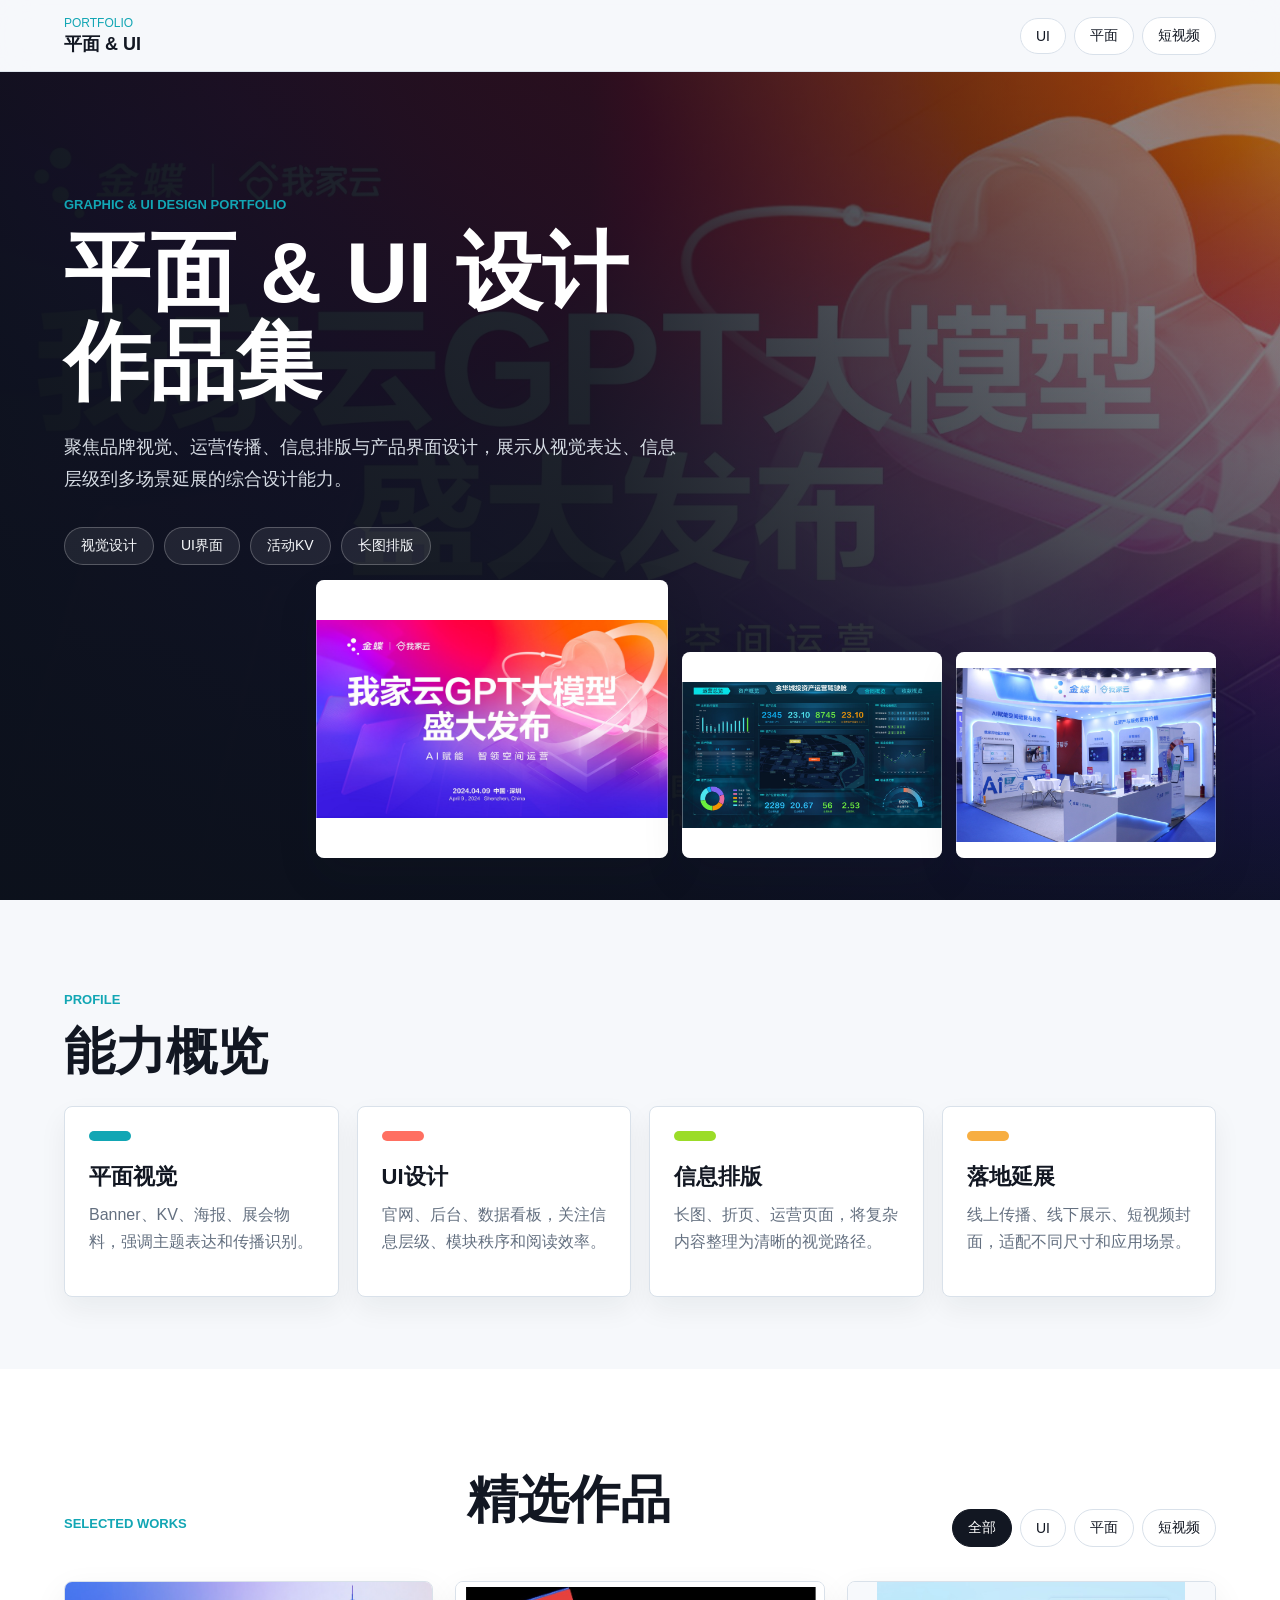
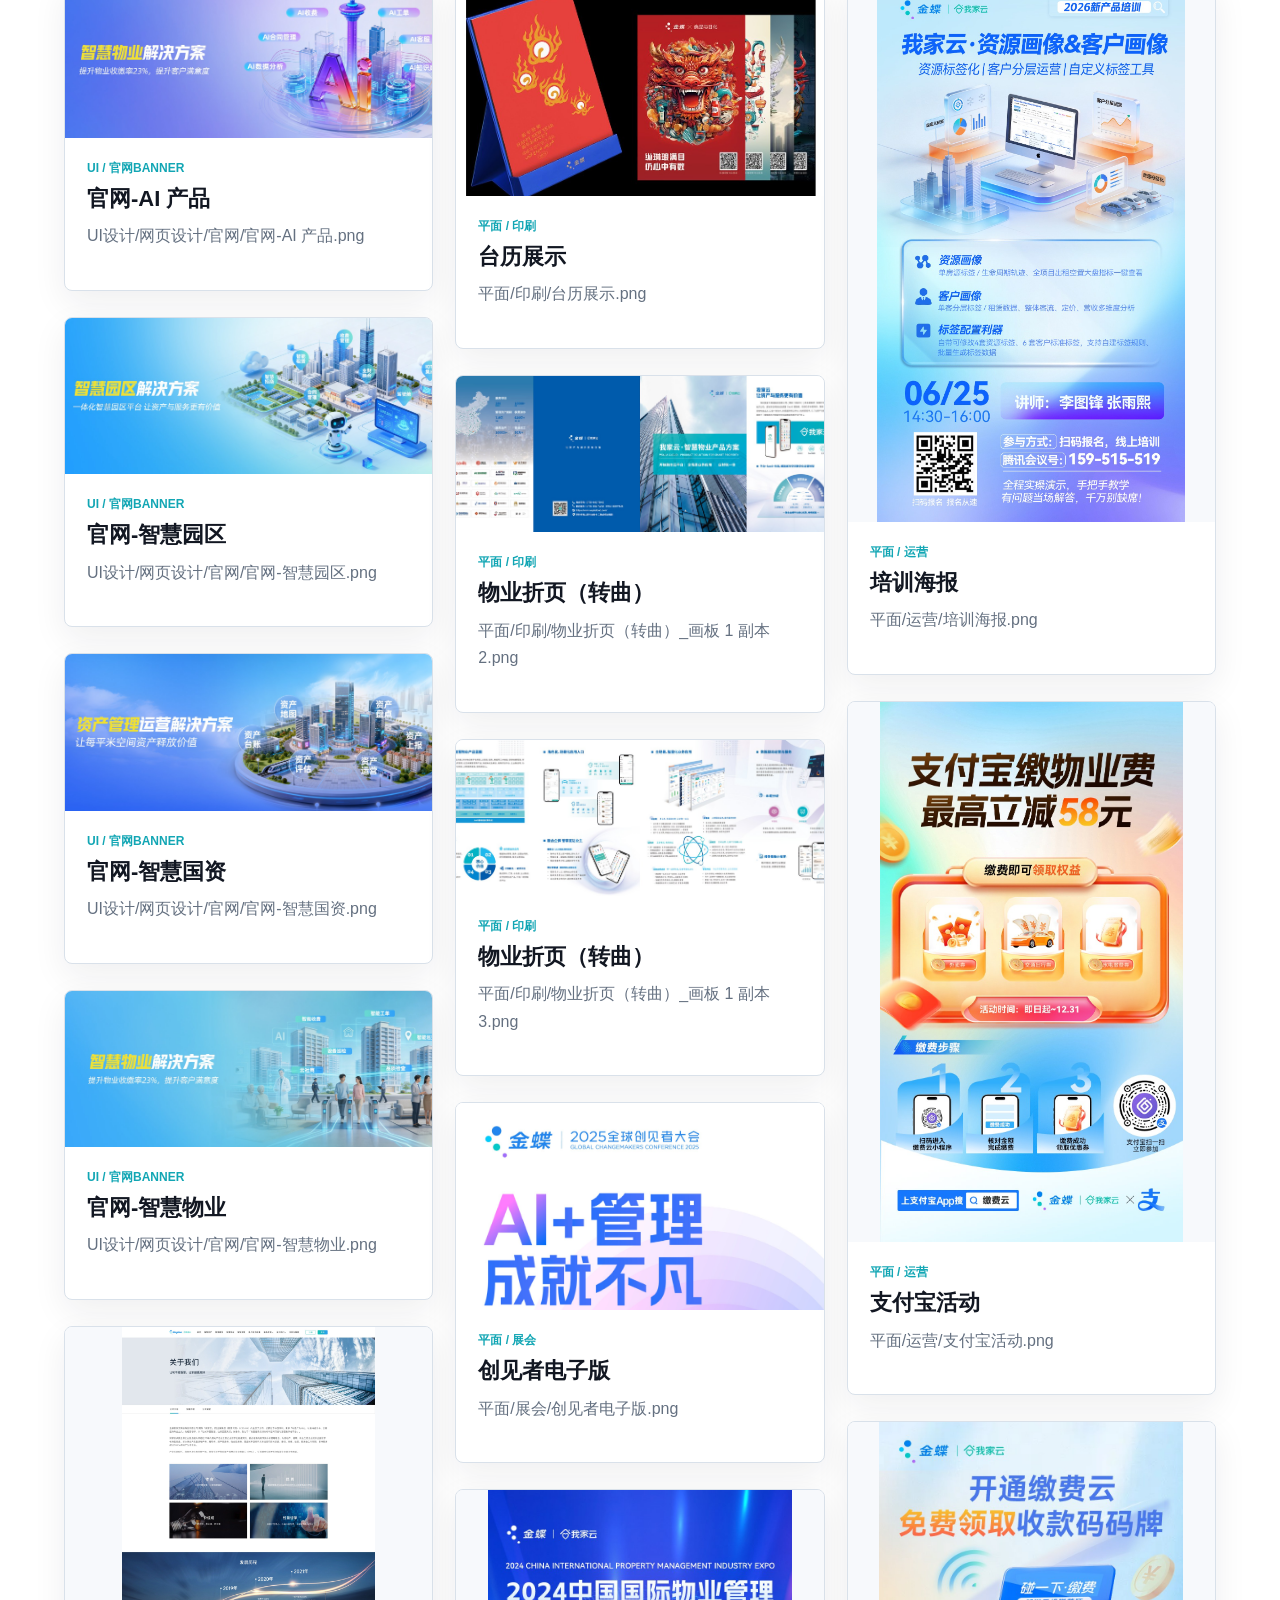
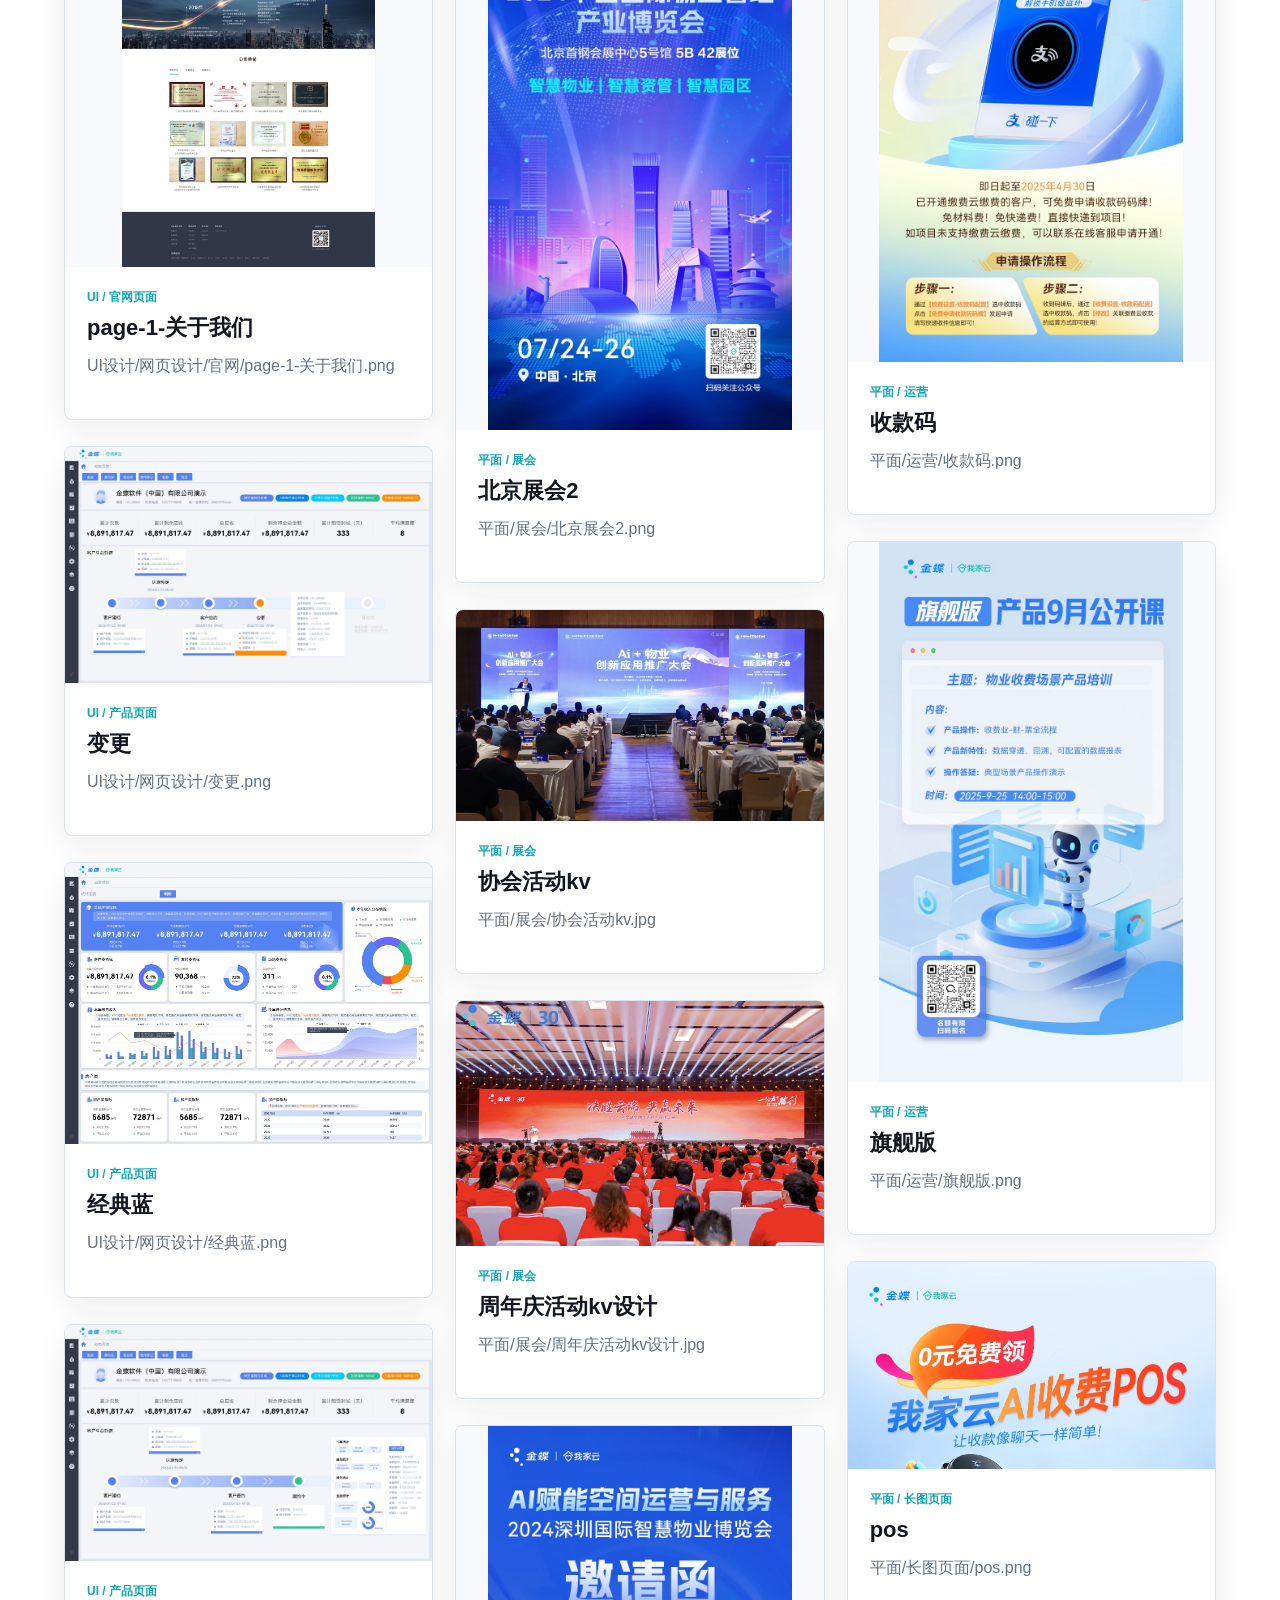
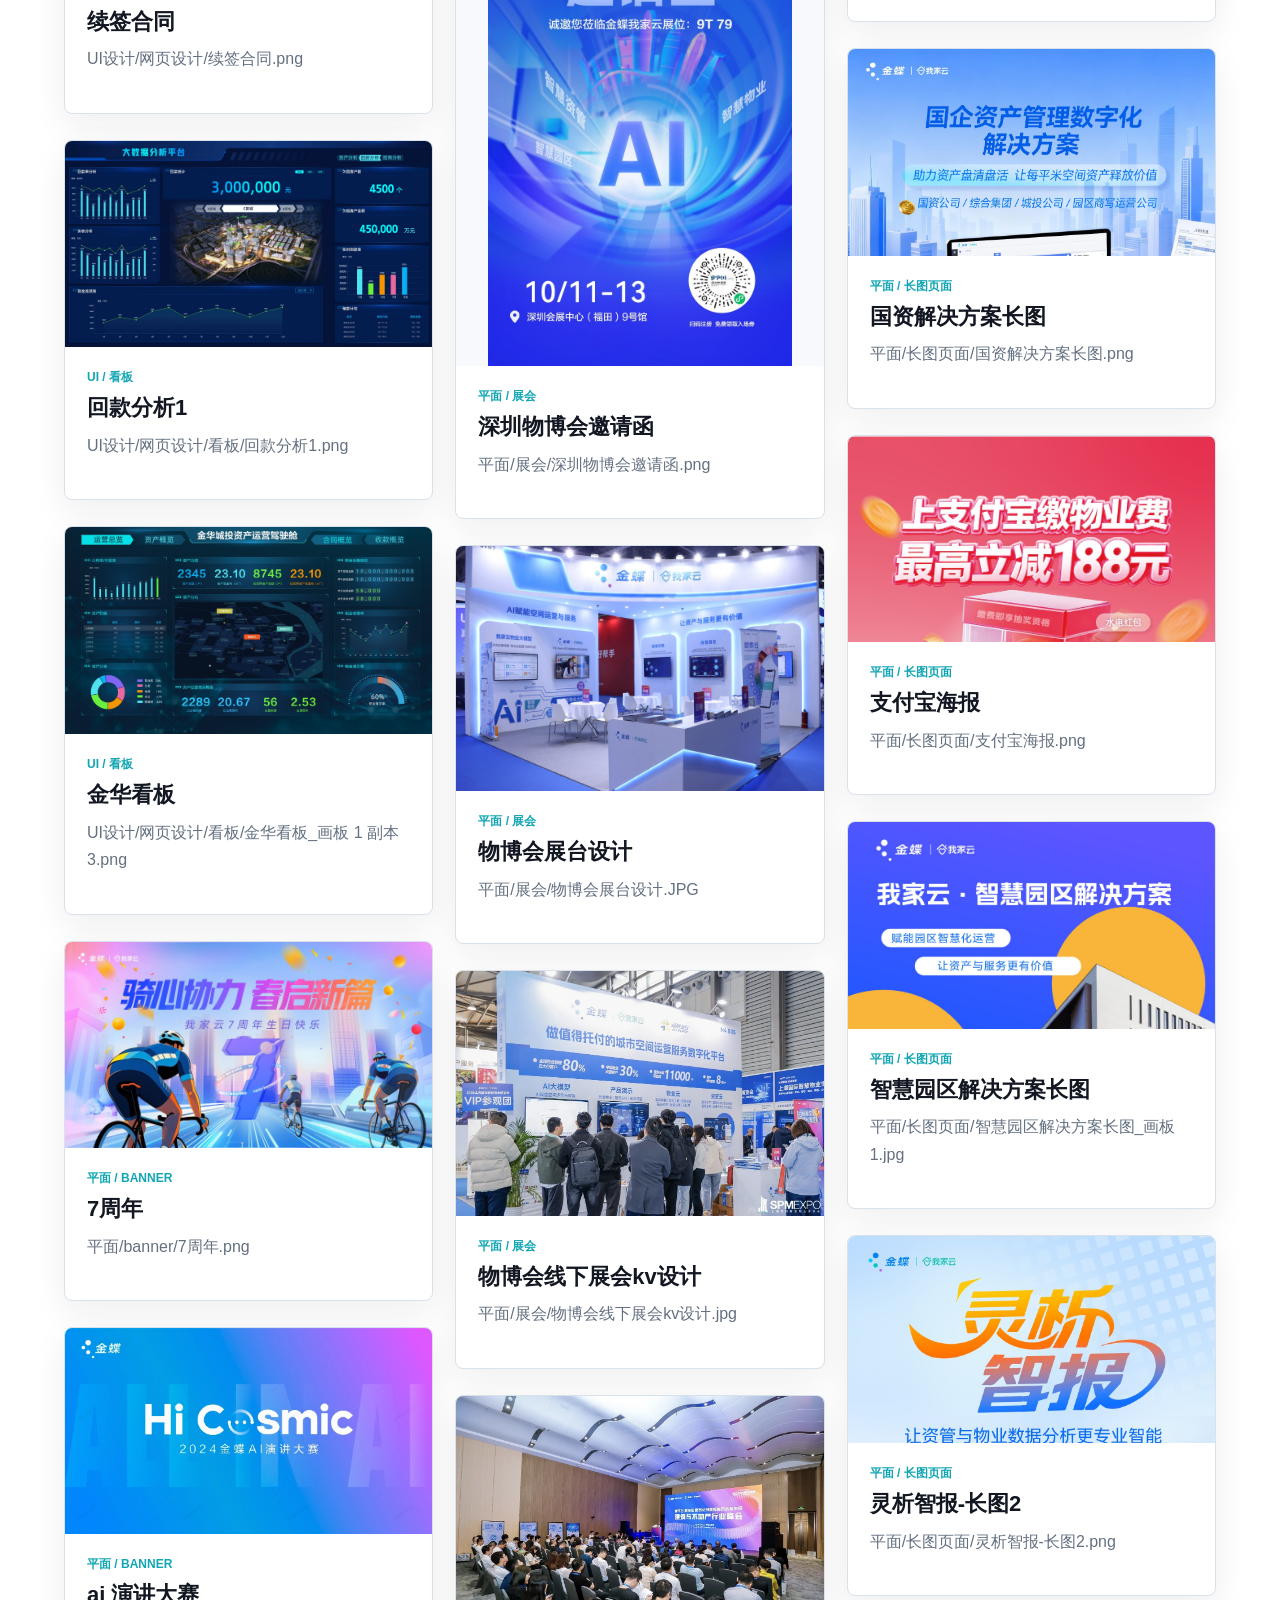
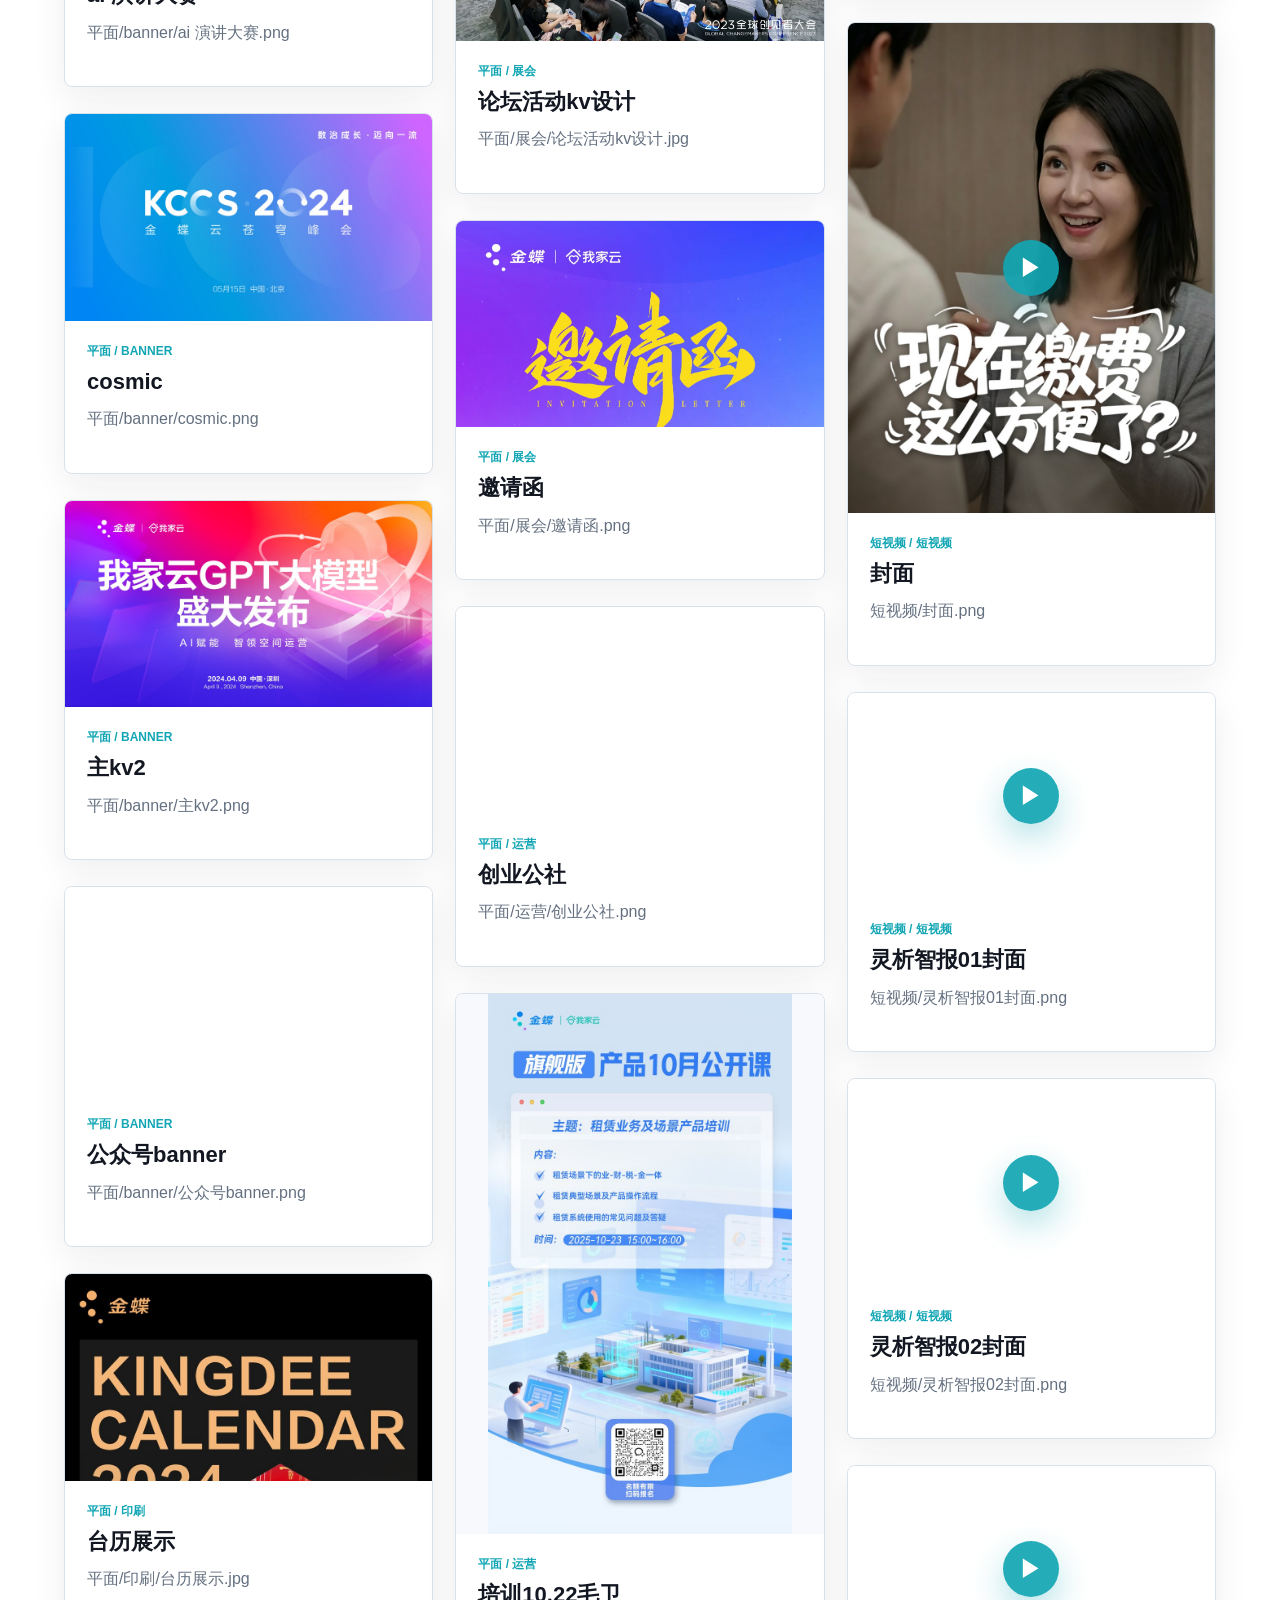
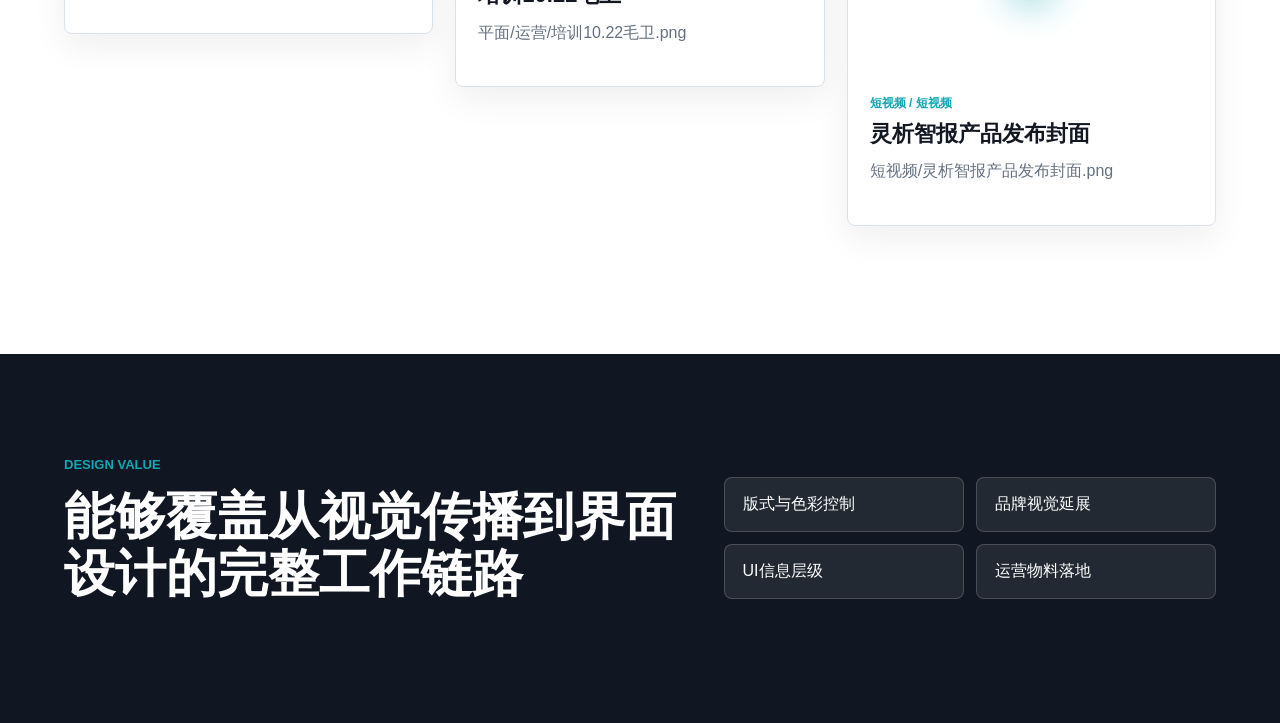
==== commit bcc0ffdf: "Play videos from cover cards" ====
--- a/index.html
+++ b/index.html
@@ -1,1769 +1,120 @@
-<!DOCTYPE html>
+<!doctype html>
 <html lang="zh-CN">
-<head>
-  <meta charset="UTF-8" />
-  <meta name="viewport" content="width=device-width, initial-scale=1.0" />
-  <title>半年度工作总结</title>
-  <style>
-    :root {
-      --bg: #050807;
-      --paper: rgba(12, 20, 16, 0.92);
-      --paper-strong: #0f1b15;
-      --ink: #f2fff7;
-      --muted: #93aa9c;
-      --line: rgba(85, 255, 146, 0.22);
-      --primary: #39ff88;
-      --primary-soft: rgba(57, 255, 136, 0.14);
-      --green: #39ff88;
-      --orange: #ffd166;
-      --red: #ff5f7a;
-      --radius: 8px;
-      --shadow: 0 22px 70px rgba(0, 0, 0, 0.48);
-    }
+  <head>
+    <meta charset="UTF-8" />
+    <meta name="viewport" content="width=device-width, initial-scale=1.0" />
+    <title>平面 & UI 设计作品集</title>
+    <link rel="stylesheet" href="./styles.css" />
+  </head>
+  <body>
+    <header class="site-header">
+      <a class="brand" href="#top" aria-label="返回顶部">
+        <span>Portfolio</span>
+        <strong>平面 & UI</strong>
+      </a>
+      <nav class="nav-links" aria-label="作品集导航">
+        <a href="#ui">UI</a>
+        <a href="#graphic">平面</a>
+        <a href="#video">短视频</a>
+      </nav>
+    </header>
 
-    * {
-      box-sizing: border-box;
-    }
-
-    body {
-      margin: 0;
-      min-height: 100vh;
-      background:
-        linear-gradient(rgba(57, 255, 136, 0.035) 1px, transparent 1px),
-        linear-gradient(90deg, rgba(57, 255, 136, 0.035) 1px, transparent 1px),
-        linear-gradient(135deg, #050807 0%, #08140d 48%, #020403 100%);
-      background-size: 36px 36px, 36px 36px, auto;
-      background-attachment: fixed;
-      color: var(--ink);
-      font-family: "Microsoft YaHei", "PingFang SC", Arial, sans-serif;
-      line-height: 1.65;
-    }
-
-    .page {
-      width: min(1120px, calc(100% - 40px));
-      margin: 32px auto 56px;
-    }
-
-    header {
-      position: relative;
-      min-height: 0;
-      aspect-ratio: 2 / 1;
-      display: block;
-      overflow: hidden;
-      background: url("images/banner-summary.png") center / cover no-repeat;
-      border: 1px solid var(--line);
-      border-radius: var(--radius);
-      padding: 0;
-      box-shadow: var(--shadow);
-      isolation: isolate;
-    }
-
-    .hero-content,
-    .hero-visual {
-      display: none !important;
-    }
-
-    .eyebrow {
-      margin: 0 0 8px;
-      color: var(--primary);
-      font-size: 14px;
-      font-weight: 700;
-      letter-spacing: 0;
-    }
-
-    h1 {
-      margin: 0;
-      max-width: 650px;
-      font-size: 46px;
-      line-height: 1.2;
-      letter-spacing: 0;
-      text-shadow: 0 0 24px rgba(57, 255, 136, 0.28);
-    }
-
-    .hero-visual {
-      min-height: 240px;
-      display: grid;
-      align-items: center;
-      justify-items: end;
-    }
-
-    .summary-illustration {
-      width: min(100%, 360px);
-      height: 248px;
-      position: relative;
-    }
-
-    .illus-panel {
-      position: absolute;
-      inset: 18px 0 0 34px;
-      border: 1px solid rgba(57, 255, 136, 0.22);
-      border-radius: var(--radius);
-      background: rgba(6, 16, 11, 0.86);
-      box-shadow: 0 18px 54px rgba(0, 0, 0, 0.28);
-      padding: 18px;
-    }
-
-    .illus-panel::before {
-      content: "";
-      display: block;
-      width: 88px;
-      height: 8px;
-      border-radius: 999px;
-      background: #39ff88;
-      box-shadow: 104px 0 0 #4cc9f0, 178px 0 0 #ffd166;
-      opacity: 0.92;
-    }
-
-    .illus-chart {
-      display: flex;
-      align-items: end;
-      gap: 12px;
-      height: 92px;
-      margin-top: 24px;
-      padding: 0 8px;
-      border-bottom: 1px solid rgba(255, 255, 255, 0.15);
-    }
-
-    .illus-chart i {
-      width: 34px;
-      border-radius: 6px 6px 0 0;
-      background: #39ff88;
-      box-shadow: 0 0 18px rgba(57, 255, 136, 0.24);
-    }
-
-    .illus-chart i:nth-child(1) {
-      height: 38px;
-      background: #4cc9f0;
-    }
-
-    .illus-chart i:nth-child(2) {
-      height: 68px;
-      background: #39ff88;
-    }
-
-    .illus-chart i:nth-child(3) {
-      height: 52px;
-      background: #ffd166;
-    }
-
-    .illus-chart i:nth-child(4) {
-      height: 78px;
-      background: #ff7a90;
-    }
-
-    .illus-card {
-      position: absolute;
-      left: 0;
-      top: 60px;
-      width: 132px;
-      padding: 14px;
-      border-radius: var(--radius);
-      background: #14241b;
-      border: 1px solid rgba(57, 255, 136, 0.2);
-      box-shadow: 0 18px 38px rgba(0, 0, 0, 0.26);
-    }
-
-    .illus-card strong {
-      display: block;
-      color: #39ff88;
-      font-size: 24px;
-      line-height: 1;
-    }
-
-    .illus-card span {
-      display: block;
-      margin-top: 8px;
-      color: var(--muted);
-      font-size: 12px;
-    }
-
-    .illus-list {
-      position: absolute;
-      right: 18px;
-      bottom: 18px;
-      width: 166px;
-      padding: 14px;
-      border-radius: var(--radius);
-      background: #132018;
-      border: 1px solid rgba(255, 255, 255, 0.12);
-    }
-
-    .illus-list p {
-      margin: 0 0 9px;
-      color: #f2fff7;
-      font-size: 13px;
-      font-weight: 700;
-    }
-
-    .illus-list i {
-      display: block;
-      height: 7px;
-      margin-top: 8px;
-      border-radius: 999px;
-      background: rgba(255, 255, 255, 0.18);
-    }
-
-    .illus-list i:nth-child(2) {
-      background: #39ff88;
-      width: 82%;
-    }
-
-    .illus-list i:nth-child(3) {
-      background: #4cc9f0;
-      width: 62%;
-    }
-
-    .illus-list i:nth-child(4) {
-      background: #ffd166;
-      width: 72%;
-    }
-
-    .meta {
-      display: grid;
-      grid-template-columns: repeat(4, minmax(0, 1fr));
-      gap: 12px;
-      margin-top: 28px;
-    }
-
-    .meta-item,
-    .metric,
-    .card,
-    .timeline-item,
-    .plan-item {
-      background: var(--paper);
-      border: 1px solid var(--line);
-      border-radius: var(--radius);
-      box-shadow: 0 12px 36px rgba(0, 0, 0, 0.24);
-    }
-
-    .meta-item {
-      padding: 14px 16px;
-      background: rgba(4, 12, 8, 0.5);
-    }
-
-    .label {
-      display: block;
-      color: var(--muted);
-      font-size: 13px;
-    }
-
-    .value {
-      display: block;
-      margin-top: 4px;
-      font-size: 16px;
-      font-weight: 700;
-    }
-
-    nav {
-      display: flex;
-      gap: 10px;
-      margin: 20px 0;
-      flex-wrap: wrap;
-    }
-
-    nav a {
-      display: inline-flex;
-      align-items: center;
-      min-height: 38px;
-      padding: 8px 14px;
-      border: 1px solid var(--line);
-      border-radius: var(--radius);
-      background: rgba(57, 255, 136, 0.08);
-      color: var(--primary);
-      text-decoration: none;
-      font-size: 14px;
-      font-weight: 700;
-      box-shadow: inset 0 0 0 1px rgba(57, 255, 136, 0.04), 0 0 18px rgba(57, 255, 136, 0.08);
-    }
-
-    nav a:hover {
-      background: var(--primary);
-      color: #041007;
-      border-color: var(--primary);
-    }
-
-    section {
-      margin-top: 22px;
-      background: var(--paper);
-      border: 1px solid var(--line);
-      border-radius: var(--radius);
-      padding: 28px;
-      box-shadow: var(--shadow);
-      backdrop-filter: blur(10px);
-    }
-
-    .section-head {
-      display: flex;
-      justify-content: space-between;
-      gap: 20px;
-      align-items: flex-start;
-      border-bottom: 1px solid var(--line);
-      padding-bottom: 18px;
-      margin-bottom: 22px;
-    }
-
-    h2 {
-      margin: 0;
-      font-size: 24px;
-      letter-spacing: 0;
-    }
-
-    .section-note {
-      margin: 6px 0 0;
-      color: var(--muted);
-      max-width: 720px;
-    }
-
-    .tag {
-      flex: 0 0 auto;
-      padding: 6px 10px;
-      border-radius: 999px;
-      background: var(--primary-soft);
-      color: var(--primary);
-      font-size: 13px;
-      font-weight: 700;
-      border: 1px solid rgba(57, 255, 136, 0.24);
-    }
-
-    .metrics {
-      display: grid;
-      grid-template-columns: repeat(auto-fit, minmax(148px, 1fr));
-      gap: 14px;
-      margin-bottom: 22px;
-    }
-
-    .metric {
-      padding: 18px;
-      background:
-        linear-gradient(135deg, rgba(57, 255, 136, 0.12), rgba(57, 255, 136, 0.02)),
-        rgba(5, 14, 9, 0.9);
-    }
-
-    .metric strong {
-      display: block;
-      font-size: 28px;
-      line-height: 1.1;
-      color: var(--primary);
-      text-shadow: 0 0 18px rgba(57, 255, 136, 0.28);
-    }
-
-    .metric span {
-      display: block;
-      margin-top: 8px;
-      color: var(--muted);
-      font-size: 14px;
-    }
-
-    .rate-rings {
-      display: grid;
-      grid-template-columns: repeat(3, minmax(0, 1fr));
-      gap: 16px;
-      margin: -4px 0 24px;
-    }
-
-    .rate-card {
-      display: grid;
-      grid-template-columns: 116px 1fr;
-      align-items: center;
-      gap: 16px;
-      min-height: 148px;
-      padding: 18px;
-      border: 1px solid rgba(255, 255, 255, 0.14);
-      border-radius: var(--radius);
-      background:
-        linear-gradient(135deg, rgba(255, 255, 255, 0.13), rgba(255, 255, 255, 0.035)),
-        rgba(5, 14, 9, 0.58);
-      box-shadow: 0 16px 34px rgba(0, 0, 0, 0.24);
-      backdrop-filter: blur(16px);
-    }
-
-    .rate-ring {
-      position: relative;
-      width: 112px;
-      height: 112px;
-      display: grid;
-      place-items: center;
-      border-radius: 50%;
-      background: conic-gradient(var(--ring-color) var(--percent), rgba(255, 255, 255, 0.2) 0);
-    }
-
-    .rate-ring::before {
-      content: "";
-      position: absolute;
-      inset: 13px;
-      border-radius: 50%;
-      background: #07100b;
-      border: 1px solid rgba(255, 255, 255, 0.08);
-    }
-
-    .rate-ring strong {
-      position: relative;
-      z-index: 1;
-      color: var(--ink);
-      font-size: 24px;
-      line-height: 1;
-    }
-
-    .rate-copy span {
-      display: block;
-      color: var(--primary);
-      font-size: 16px;
-      font-weight: 800;
-    }
-
-    .rate-copy p {
-      margin: 8px 0 0;
-      color: var(--muted);
-      font-size: 13px;
-      line-height: 1.55;
-    }
-
-    .grid-2 {
-      display: grid;
-      grid-template-columns: repeat(2, minmax(0, 1fr));
-      gap: 16px;
-    }
-
-    .grid-3 {
-      display: grid;
-      grid-template-columns: repeat(3, minmax(0, 1fr));
-      gap: 16px;
-    }
-
-    .card {
-      padding: 18px;
-      background: rgba(8, 17, 12, 0.82);
-    }
-
-    h3 {
-      margin: 0 0 12px;
-      font-size: 18px;
-      color: var(--primary);
-    }
-
-    ul {
-      margin: 0;
-      padding-left: 20px;
-    }
-
-    li + li {
-      margin-top: 6px;
-    }
-
-    table {
-      width: 100%;
-      border-collapse: collapse;
-      overflow: hidden;
-      border: 1px solid var(--line);
-      border-radius: var(--radius);
-      background: rgba(5, 12, 8, 0.9);
-    }
-
-    th,
-    td {
-      border-bottom: 1px solid var(--line);
-      padding: 12px 14px;
-      text-align: left;
-      vertical-align: top;
-      font-size: 14px;
-    }
-
-    th {
-      background: rgba(57, 255, 136, 0.14);
-      color: var(--primary);
-      font-weight: 700;
-    }
-
-    td {
-      color: var(--ink);
-    }
-
-    tbody tr:nth-child(even) {
-      background: rgba(57, 255, 136, 0.035);
-    }
-
-    tr:last-child td {
-      border-bottom: 0;
-    }
-
-    .status {
-      display: inline-flex;
-      align-items: center;
-      min-height: 26px;
-      padding: 3px 9px;
-      border-radius: 999px;
-      font-size: 12px;
-      font-weight: 700;
-      white-space: nowrap;
-    }
-
-    .status.green {
-      background: rgba(57, 255, 136, 0.14);
-      color: var(--green);
-    }
-
-    .status.orange {
-      background: rgba(255, 209, 102, 0.16);
-      color: var(--orange);
-    }
-
-    .status.red {
-      background: rgba(255, 95, 122, 0.16);
-      color: var(--red);
-    }
-
-    .timeline {
-      display: grid;
-      gap: 14px;
-    }
-
-    .timeline-item {
-      display: grid;
-      grid-template-columns: 148px 1fr;
-      gap: 18px;
-      padding: 18px;
-    }
-
-    .time {
-      color: var(--primary);
-      font-weight: 800;
-    }
-
-    .plan-list {
-      display: grid;
-      gap: 14px;
-    }
-
-    .plan-item {
-      display: grid;
-      grid-template-columns: 42px 1fr;
-      gap: 14px;
-      padding: 18px;
-    }
-
-    .number {
-      width: 32px;
-      height: 32px;
-      display: inline-grid;
-      place-items: center;
-      border-radius: 50%;
-      background: var(--primary);
-      color: #041007;
-      font-weight: 800;
-      box-shadow: 0 0 18px rgba(57, 255, 136, 0.3);
-    }
-
-    .summary-box {
-      margin-top: 16px;
-      padding: 18px;
-      border-left: 4px solid var(--primary);
-      background: rgba(57, 255, 136, 0.08);
-      border-radius: 0 var(--radius) var(--radius) 0;
-    }
-
-    .gallery-guide {
-      display: grid;
-      grid-template-columns: 1.1fr 0.9fr;
-      gap: 16px;
-      margin: 24px 0 16px;
-      padding: 18px;
-      border: 1px solid var(--line);
-      border-radius: var(--radius);
-      background: rgba(57, 255, 136, 0.06);
-    }
-
-    .gallery-guide p {
-      margin: 0;
-      color: var(--muted);
-    }
-
-    .file-list {
-      margin: 0;
-      padding-left: 20px;
-      color: var(--ink);
-      font-size: 14px;
-    }
-
-    .gallery-carousel {
-      position: relative;
-      margin-top: 16px;
-      padding: 0 52px;
-    }
-
-    .carousel-window {
-      overflow: hidden;
-      border-radius: var(--radius);
-    }
-
-    .gallery-track {
-      display: flex;
-      gap: 16px;
-      transition: transform 0.55s ease;
-      will-change: transform;
-    }
-
-    .work-card {
-      flex: 0 0 calc((100% - 32px) / 3);
-      overflow: hidden;
-      background: rgba(7, 16, 11, 0.92);
-      border: 1px solid var(--line);
-      border-radius: var(--radius);
-      box-shadow: 0 16px 40px rgba(0, 0, 0, 0.34);
-    }
-
-    .work-media {
-      position: relative;
-      aspect-ratio: 16 / 9;
-      background: #07100b;
-      border-bottom: 1px solid var(--line);
-    }
-
-    .video-carousel .work-media {
-      aspect-ratio: 3 / 4;
-    }
-
-    .work-media img {
-      width: 100%;
-      height: 100%;
-      display: block;
-      object-fit: cover;
-    }
-
-    .image-placeholder {
-      position: absolute;
-      inset: 0;
-      display: none;
-      place-items: center;
-      padding: 18px;
-      color: var(--muted);
-      text-align: center;
-      font-size: 14px;
-      background: repeating-linear-gradient(
-        135deg,
-        #07100b,
-        #07100b 12px,
-        #0d1a12 12px,
-        #0d1a12 24px
-      );
-    }
-
-    .work-body {
-      padding: 16px;
-    }
-
-    .work-body h4 {
-      margin: 0 0 8px;
-      font-size: 16px;
-    }
-
-    .work-body p {
-      margin: 0;
-      color: var(--muted);
-      font-size: 14px;
-    }
-
-    .work-type {
-      position: absolute;
-      top: 10px;
-      left: 10px;
-      z-index: 1;
-      padding: 4px 9px;
-      border-radius: 999px;
-      background: rgba(57, 255, 136, 0.88);
-      color: #041007;
-      font-size: 12px;
-      font-weight: 700;
-    }
-
-    .play-mark {
-      position: absolute;
-      left: 50%;
-      top: 50%;
-      z-index: 1;
-      width: 52px;
-      height: 52px;
-      display: grid;
-      place-items: center;
-      border-radius: 50%;
-      background: rgba(57, 255, 136, 0.88);
-      color: #041007;
-      font-size: 24px;
-      transform: translate(-50%, -50%);
-      pointer-events: none;
-      box-shadow: 0 0 28px rgba(57, 255, 136, 0.35);
-    }
-
-    .video-carousel .work-card[data-video-src] {
-      cursor: pointer;
-    }
-
-    .video-carousel .work-card[data-video-src]:hover .play-mark {
-      transform: translate(-50%, -50%) scale(1.08);
-      background: rgba(57, 255, 136, 0.96);
-    }
-
-    .video-player-modal {
-      position: fixed;
-      inset: 0;
-      z-index: 999;
-      display: none;
-      align-items: center;
-      justify-content: center;
-      padding: 28px;
-      background: rgba(0, 0, 0, 0.82);
-      backdrop-filter: blur(10px);
-    }
-
-    .video-player-modal.is-open {
-      display: flex;
-    }
-
-    .video-player-panel {
-      position: relative;
-      width: min(1080px, 94vw);
-      max-height: 88vh;
-      border: 1px solid var(--line);
-      border-radius: var(--radius);
-      background: #050807;
-      box-shadow: var(--shadow);
-      overflow: hidden;
-    }
-
-    .video-player-panel video {
-      width: 100%;
-      max-height: 78vh;
-      display: block;
-      background: #000;
-    }
-
-    .video-player-title {
-      margin: 0;
-      padding: 14px 18px;
-      color: var(--ink);
-      font-size: 15px;
-      border-top: 1px solid var(--line);
-      background: rgba(7, 16, 11, 0.96);
-    }
-
-    .video-player-close {
-      position: absolute;
-      right: 12px;
-      top: 12px;
-      z-index: 2;
-      width: 38px;
-      height: 38px;
-      border: 1px solid rgba(255, 255, 255, 0.22);
-      border-radius: 999px;
-      background: rgba(0, 0, 0, 0.58);
-      color: #fff;
-      font-size: 26px;
-      line-height: 1;
-      cursor: pointer;
-    }
-
-    .carousel-btn {
-      position: absolute;
-      top: 42%;
-      z-index: 2;
-      width: 38px;
-      height: 38px;
-      border: 1px solid var(--line);
-      border-radius: 50%;
-      background: rgba(57, 255, 136, 0.12);
-      color: var(--primary);
-      cursor: pointer;
-      font-size: 24px;
-      line-height: 1;
-      box-shadow: 0 0 24px rgba(57, 255, 136, 0.16);
-    }
-
-    .carousel-btn:hover {
-      border-color: var(--primary);
-      background: var(--primary);
-      color: #041007;
-    }
-
-    .carousel-btn.prev {
-      left: 0;
-    }
-
-    .carousel-btn.next {
-      right: 0;
-    }
-
-    .carousel-dots {
-      display: flex;
-      justify-content: center;
-      gap: 8px;
-      margin-top: 14px;
-    }
-
-    .carousel-dot {
-      width: 8px;
-      height: 8px;
-      border: 0;
-      border-radius: 50%;
-      background: rgba(147, 170, 156, 0.45);
-      cursor: pointer;
-      padding: 0;
-    }
-
-    .carousel-dot.active {
-      width: 22px;
-      border-radius: 999px;
-      background: var(--primary);
-    }
-
-    footer {
-      margin-top: 22px;
-      color: var(--muted);
-      text-align: center;
-      font-size: 13px;
-    }
-
-    @media (max-width: 860px) {
-      .page {
-        width: min(100% - 24px, 1120px);
-        margin-top: 16px;
-      }
-
-      header {
-        aspect-ratio: 2 / 1;
-      }
-
-      h1 {
-        font-size: 34px;
-      }
-
-      .hero-visual {
-        min-height: auto;
-      }
-
-      .summary-illustration {
-        width: 100%;
-        max-width: 360px;
-        justify-self: center;
-      }
-
-      section {
-        padding: 22px;
-      }
-
-      .meta,
-      .metrics,
-      .rate-rings,
-      .grid-2,
-      .grid-3,
-      .gallery-guide {
-        grid-template-columns: 1fr;
-      }
-
-      .rate-card {
-        grid-template-columns: 96px 1fr;
-      }
-
-      .rate-ring {
-        width: 92px;
-        height: 92px;
-      }
-
-      .rate-ring strong {
-        font-size: 20px;
-      }
-
-      .gallery-carousel {
-        padding: 0 42px;
-      }
-
-      .work-card {
-        flex-basis: 100%;
-      }
-
-      .section-head,
-      .timeline-item,
-      .plan-item {
-        display: block;
-      }
-
-      .tag {
-        display: inline-flex;
-        margin-top: 12px;
-      }
-
-      .number {
-        margin-bottom: 10px;
-      }
-    }
-  </style>
-</head>
-<body>
-  <main class="page">
-    <header>
-      <div class="hero-content">
-        <p class="eyebrow">2026 年上半年工作复盘</p>
-        <h1>市场上半年工作总结和下半年工作计划</h1>
-        <div class="meta">
-          <div class="meta-item">
-            <span class="label">汇报人</span>
-            <span class="value">叶馨怡</span>
-          </div>
-          <div class="meta-item">
-            <span class="label">所属部门</span>
-            <span class="value">营销中心</span>
-          </div>
-          <div class="meta-item">
-            <span class="label">汇报周期</span>
-            <span class="value">2026.01 - 2026.06</span>
-          </div>
-          <div class="meta-item">
-            <span class="label">汇报日期</span>
-            <span class="value">2026.7.3</span>
+    <main id="top">
+      <section class="hero section-band">
+        <div class="hero-copy">
+          <p class="eyebrow">Graphic & UI Design Portfolio</p>
+          <h1>平面 & UI 设计作品集</h1>
+          <p class="hero-text">
+            聚焦品牌视觉、运营传播、信息排版与产品界面设计，展示从视觉表达、信息层级到多场景延展的综合设计能力。
+          </p>
+          <div class="hero-tags" aria-label="设计方向">
+            <span>视觉设计</span>
+            <span>UI界面</span>
+            <span>活动KV</span>
+            <span>长图排版</span>
           </div>
         </div>
-      </div>
-      <div class="hero-visual" aria-hidden="true">
-        <div class="summary-illustration">
-          <div class="illus-panel">
-            <div class="illus-chart">
-              <i></i>
-              <i></i>
-              <i></i>
-              <i></i>
-            </div>
-          </div>
-          <div class="illus-card">
-            <strong>H1</strong>
-            <span>市场复盘 / 线索增长 / 内容推广</span>
-          </div>
-          <div class="illus-list">
-            <p>WORK SUMMARY</p>
-            <i></i>
-            <i></i>
-            <i></i>
-          </div>
+        <div class="hero-gallery" aria-label="精选作品预览">
+          <button class="hero-shot large" data-modal-src="./assets/portfolio/14-graphic.jpg" data-modal-title="主视觉 KV">
+            <img src="./assets/portfolio/14-graphic.jpg" alt="主视觉 KV" />
+          </button>
+          <button class="hero-shot" data-modal-src="./assets/portfolio/10-ui.jpg" data-modal-title="数据看板界面">
+            <img src="./assets/portfolio/10-ui.jpg" alt="数据看板界面" />
+          </button>
+          <button class="hero-shot" data-modal-src="./assets/portfolio/25-graphic.jpg" data-modal-title="线下展台设计">
+            <img src="./assets/portfolio/25-graphic.jpg" alt="线下展台设计" />
+          </button>
         </div>
-      </div>
-    </header>
+      </section>
 
-    <nav aria-label="页面导航">
-      <a href="#opportunities">商机与线索</a>
-      <a href="#work-summary">上半年工作总结</a>
-      <a href="#design-gallery">设计成果展示</a>
-      <a href="#next-plan">下半年工作计划</a>
-    </nav>
+      <section class="summary section-band">
+        <div class="section-heading compact">
+          <p class="eyebrow">Profile</p>
+          <h2>能力概览</h2>
+        </div>
+        <div class="skill-grid">
+          <article>
+            <span class="mark teal"></span>
+            <h3>平面视觉</h3>
+            <p>Banner、KV、海报、展会物料，强调主题表达和传播识别。</p>
+          </article>
+          <article>
+            <span class="mark coral"></span>
+            <h3>UI设计</h3>
+            <p>官网、后台、数据看板，关注信息层级、模块秩序和阅读效率。</p>
+          </article>
+          <article>
+            <span class="mark green"></span>
+            <h3>信息排版</h3>
+            <p>长图、折页、运营页面，将复杂内容整理为清晰的视觉路径。</p>
+          </article>
+          <article>
+            <span class="mark amber"></span>
+            <h3>落地延展</h3>
+            <p>线上传播、线下展示、短视频封面，适配不同尺寸和应用场景。</p>
+          </article>
+        </div>
+      </section>
 
-    <section id="opportunities">
-      <div class="section-head">
-        <div>
-          <h2>一、市场推广商机与线索</h2>
-          <p class="section-note">用于展示上半年通过市场推广动作获得的线索数量、质量、来源、转化进展及重点客户机会。</p>
-        </div>
-        <span class="tag">市场推广成果</span>
-      </div>
-
-      <div class="metrics">
-        <div class="metric">
-          <strong>371</strong>
-          <span>新增线索数量</span>
-        </div>
-        <div class="metric">
-          <strong>61</strong>
-          <span>有效商机数量</span>
-        </div>
-        <div class="metric">
-          <strong>439.2 万</strong>
-          <span>商机金额</span>
-        </div>
-        <div class="metric">
-          <strong>26.29 万</strong>
-          <span>新签金额</span>
-        </div>
-      </div>
-
-      <div class="rate-rings" aria-label="目标达成率">
-        <div class="rate-card">
-          <div class="rate-ring" style="--percent: 37.1%; --ring-color: #39ff88;">
-            <strong>37.1%</strong>
-          </div>
-          <div class="rate-copy">
-            <span>线索达成率</span>
-            <p>反映上半年线索获取目标完成情况，是后续优化获客渠道和内容投放的重要依据。</p>
-          </div>
-        </div>
-        <div class="rate-card">
-          <div class="rate-ring" style="--percent: 25.8%; --ring-color: #4cc9f0;">
-            <strong>25.8%</strong>
-          </div>
-          <div class="rate-copy">
-            <span>商机金额达成率</span>
-            <p>用于观察商机金额目标完成进度，后续需继续提升高质量线索和重点商机培育效率。</p>
-          </div>
-        </div>
-        <div class="rate-card">
-          <div class="rate-ring" style="--percent: 14.1%; --ring-color: #ffd166;">
-            <strong>14.1%</strong>
-          </div>
-          <div class="rate-copy">
-            <span>新签金额达成率</span>
-            <p>体现线索到签约的最终转化结果，后续需加强市场内容与销售成交资料的承接。</p>
-          </div>
-        </div>
-      </div>
-
-      <div class="grid-2">
-        <div class="card">
-          <h3>线索来源分布</h3>
-          <ul>
-            <li>线上推广：官网、公众号、短视频平台、社群等。</li>
-            <li>线下活动：伙伴大会、协会资源、客户拜访等。</li>
-            <li>内容获客：白皮书、案例文章、产品资料下载、短视频、百度知道、知乎等。</li>
-            <li>合作渠道：合作推荐、伙伴营销、老客户转介绍等。</li>
-          </ul>
-        </div>
-
-        <div class="card">
-          <h3>线索质量分析</h3>
-          <ul>
-            <li>高意向线索：填写数量、客户类型、主要需求。</li>
-            <li>重点行业线索：填写行业分布及代表客户。</li>
-            <li>跟进状态：已沟通、方案中、报价中、待转化。</li>
-            <li>待优化问题：线索信息完整度、筛选标准、跟进效率。</li>
-          </ul>
-        </div>
-      </div>
-
-      <div class="summary-box">
-        <strong>本部分建议结论：</strong>
-        上半年市场推广累计新增线索 371 条，形成有效商机 61 个，商机金额 439.2 万元，新签金额 26.29 万元。整体已形成较稳定的线索获取与商机培育基础，后续需要进一步提升高质量线索占比，并加强市场与销售之间的转化闭环。
-      </div>
-
-      <h3 style="margin-top: 24px;">直销-重点商机列表</h3>
-      <table>
-        <thead>
-          <tr>
-            <th>序号</th>
-            <th>商机名称</th>
-            <th>商机(万)</th>
-            <th>产品(万)</th>
-            <th>销售</th>
-            <th>备注</th>
-          </tr>
-        </thead>
-        <tbody>
-          <tr>
-            <td>1</td>
-            <td>深圳腾讯音乐</td>
-            <td>25</td>
-            <td>5</td>
-            <td>王泽琨</td>
-            <td>-</td>
-          </tr>
-          <tr>
-            <td>2</td>
-            <td>广州煌上光产业园</td>
-            <td>6</td>
-            <td>2.2</td>
-            <td>巫伟</td>
-            <td>-</td>
-          </tr>
-          <tr>
-            <td>3</td>
-            <td>珠海格力置业</td>
-            <td>90</td>
-            <td>30</td>
-            <td>巫伟</td>
-            <td>-</td>
-          </tr>
-          <tr>
-            <td>4</td>
-            <td>深圳市深长城物业</td>
-            <td>3.2</td>
-            <td>1.2</td>
-            <td>王泽琨</td>
-            <td>-</td>
-          </tr>
-          <tr>
-            <td>5</td>
-            <td>恒基物业</td>
-            <td>28</td>
-            <td>8</td>
-            <td>王泽琨</td>
-            <td>-</td>
-          </tr>
-          <tr>
-            <td>6</td>
-            <td>中铁建工坦桑尼亚</td>
-            <td>18.9</td>
-            <td>3.5</td>
-            <td>王泽琨</td>
-            <td>-</td>
-          </tr>
-          <tr>
-            <td>7</td>
-            <td>深圳正佳物业</td>
-            <td>7.6</td>
-            <td>1.6</td>
-            <td>巫伟</td>
-            <td>-</td>
-          </tr>
-          <tr>
-            <td>8</td>
-            <td>东莞云商谷商业</td>
-            <td>6</td>
-            <td>2</td>
-            <td>巫伟</td>
-            <td>-</td>
-          </tr>
-          <tr>
-            <td>9</td>
-            <td>台北双星股份有限公司</td>
-            <td>50</td>
-            <td>10</td>
-            <td>巫伟</td>
-            <td>-</td>
-          </tr>
-          <tr>
-            <td>10</td>
-            <td>广州桑瑞产业园</td>
-            <td>15</td>
-            <td>5</td>
-            <td>王泽琨</td>
-            <td>-</td>
-          </tr>
-          <tr>
-            <td>11</td>
-            <td>广东海大集团股份有限公司</td>
-            <td>20</td>
-            <td>5</td>
-            <td>王泽琨</td>
-            <td>-</td>
-          </tr>
-          <tr>
-            <td>12</td>
-            <td>珠海横琴城市服务运营公司</td>
-            <td>30</td>
-            <td>10</td>
-            <td>巫伟</td>
-            <td>-</td>
-          </tr>
-        </tbody>
-      </table>
-    </section>
-
-    <section id="work-summary">
-      <div class="section-head">
-        <div>
-          <h2>二、上半年工作内容与总结</h2>
-          <p class="section-note">围绕产品推广、内容制作推广、标准化内容输出三条主线，梳理具体动作、阶段成果、经验问题和改进方向。</p>
-        </div>
-        <span class="tag">复盘与沉淀</span>
-      </div>
-
-      <div class="grid-3">
-        <div class="card">
-          <h3>1. 产品的推广和宣传</h3>
-          <ul>
-            <li>梳理产品核心卖点、应用场景与客户价值表达。</li>
-            <li>配合产品节点完成宣传物料和渠道发布。</li>
-            <li>沉淀客户反馈，为后续产品传播和销售支持提供依据。</li>
-          </ul>
-        </div>
-
-        <div class="card">
-          <h3>2. 内容制作上的推广和宣传</h3>
-          <ul>
-            <li>完成长图海报、视频、案例、活动资料等内容策划与制作。</li>
-            <li>结合公众号、官网、短视频平台、社群等渠道进行分发。</li>
-            <li>提升内容对客户痛点、产品能力和成功案例的表达效率。</li>
-            <li>跟踪内容曝光、互动、咨询和转化数据。</li>
-          </ul>
-        </div>
-
-        <div class="card">
-          <h3>3. 标准化的内容输出</h3>
-          <ul>
-            <li>建立产品介绍、案例包装、宣传海报、活动复盘等模板。</li>
-            <li>统一视觉风格、表达口径、资料结构和交付规范。</li>
-            <li>提高跨部门协作效率，减少重复沟通和临时性制作成本。</li>
-            <li>形成可复用的内容资产库，支持后续快速调用。</li>
-          </ul>
-        </div>
-      </div>
-
-      <h3 id="design-gallery" style="margin-top: 24px;">平面设计作品</h3>
-      <div class="gallery-carousel" data-carousel>
-        <button class="carousel-btn prev" type="button" data-carousel-prev aria-label="上一张">‹</button>
-        <div class="carousel-window">
-          <div class="gallery-track" data-carousel-track>
-            <article class="work-card">
-              <div class="work-media">
-                <span class="work-type">平面设计</span>
-                <img src="images/flat-design-01.png" alt="2026经营启动会设计作品" loading="lazy" onerror="this.style.display='none'; this.nextElementSibling.style.display='grid';" />
-                <div class="image-placeholder">放入 images/flat-design-01.png</div>
-              </div>
-              <div class="work-body">
-                <h4>2026经营启动会</h4>
-                <p>用于展示会议主视觉与活动传播物料。可补充：视觉主题、现场应用、组织支持价值。</p>
-              </div>
-            </article>
-
-            <article class="work-card">
-              <div class="work-media">
-                <span class="work-type">平面设计</span>
-                <img src="images/flat-design-02.png" alt="重点伙伴闭门会议设计作品" loading="lazy" onerror="this.style.display='none'; this.nextElementSibling.style.display='grid';" />
-                <div class="image-placeholder">放入 images/flat-design-02.png</div>
-              </div>
-              <div class="work-body">
-                <h4>重点伙伴闭门会议</h4>
-                <p>用于展示重点伙伴活动视觉。可补充：会议调性、嘉宾触达、活动包装效果。</p>
-              </div>
-            </article>
-
-            <article class="work-card">
-              <div class="work-media">
-                <span class="work-type">平面设计</span>
-                <img src="images/flat-design-03.png" alt="客服升级设计作品" loading="lazy" onerror="this.style.display='none'; this.nextElementSibling.style.display='grid';" />
-                <div class="image-placeholder">放入 images/flat-design-03.png</div>
-              </div>
-              <div class="work-body">
-                <h4>客服升级</h4>
-                <p>用于展示功能升级与服务说明类宣传视觉。可补充：信息层级、用户理解效率、传播渠道。</p>
-              </div>
-            </article>
-
-            <article class="work-card">
-              <div class="work-media">
-                <span class="work-type">平面设计</span>
-                <img src="images/flat-design-04.png" alt="缴费活动网页设计作品" loading="lazy" onerror="this.style.display='none'; this.nextElementSibling.style.display='grid';" />
-                <div class="image-placeholder">放入 images/flat-design-04.png</div>
-              </div>
-              <div class="work-body">
-                <h4>缴费活动网页</h4>
-                <p>用于展示活动页面与线上转化视觉。可补充：活动目标、页面结构、引导转化设计。</p>
-              </div>
-            </article>
-
-            <article class="work-card">
-              <div class="work-media">
-                <span class="work-type">官网视觉</span>
-                <img src="images/flat-design-05.png" alt="官网AI产品设计作品" loading="lazy" onerror="this.style.display='none'; this.nextElementSibling.style.display='grid';" />
-                <div class="image-placeholder">放入 images/flat-design-05.png</div>
-              </div>
-              <div class="work-body">
-                <h4>官网-AI 产品</h4>
-                <p>用于展示官网产品页面视觉。可补充：产品定位、页面信息架构、品牌一致性。</p>
-              </div>
-            </article>
-
-            <article class="work-card">
-              <div class="work-media">
-                <span class="work-type">官网视觉</span>
-                <img src="images/flat-design-06.png" alt="官网智慧国资设计作品" loading="lazy" onerror="this.style.display='none'; this.nextElementSibling.style.display='grid';" />
-                <div class="image-placeholder">放入 images/flat-design-06.png</div>
-              </div>
-              <div class="work-body">
-                <h4>官网-智慧国资</h4>
-                <p>用于展示行业解决方案页面视觉。可补充：行业场景、方案表达、客户理解效率。</p>
-              </div>
-            </article>
-
-            <article class="work-card">
-              <div class="work-media">
-                <span class="work-type">官网视觉</span>
-                <img src="images/flat-design-07.png" alt="官网智慧物业设计作品" loading="lazy" onerror="this.style.display='none'; this.nextElementSibling.style.display='grid';" />
-                <div class="image-placeholder">放入 images/flat-design-07.png</div>
-              </div>
-              <div class="work-body">
-                <h4>官网-智慧物业</h4>
-                <p>用于展示物业行业官网页面视觉。可补充：产品场景、内容层级、销售支持价值。</p>
-              </div>
-            </article>
-
-            <article class="work-card">
-              <div class="work-media">
-                <span class="work-type">官网视觉</span>
-                <img src="images/flat-design-08.png" alt="官网智慧园区设计作品" loading="lazy" onerror="this.style.display='none'; this.nextElementSibling.style.display='grid';" />
-                <div class="image-placeholder">放入 images/flat-design-08.png</div>
-              </div>
-              <div class="work-body">
-                <h4>官网-智慧园区</h4>
-                <p>用于展示园区行业官网页面视觉。可补充：行业表达、页面转化入口、品牌统一性。</p>
-              </div>
-            </article>
-
-            <article class="work-card">
-              <div class="work-media">
-                <span class="work-type">产品视觉</span>
-                <img src="images/flat-design-09.png" alt="AI缴费云登录页设计作品" loading="lazy" onerror="this.style.display='none'; this.nextElementSibling.style.display='grid';" />
-                <div class="image-placeholder">放入 images/flat-design-09.png</div>
-              </div>
-              <div class="work-body">
-                <h4>AI缴费云登录页</h4>
-                <p>用于展示产品登录页与品牌入口视觉。可补充：视觉升级、用户入口、产品识别度。</p>
-              </div>
-            </article>
-
-            <article class="work-card">
-              <div class="work-media">
-                <span class="work-type">产品视觉</span>
-                <img src="images/flat-design-10.png" alt="AI收费POS设计作品" loading="lazy" onerror="this.style.display='none'; this.nextElementSibling.style.display='grid';" />
-                <div class="image-placeholder">放入 images/flat-design-10.png</div>
-              </div>
-              <div class="work-body">
-                <h4>AI收费POS</h4>
-                <p>用于展示产品推广视觉。可补充：核心卖点、应用场景、销售物料支持。</p>
-              </div>
-            </article>
-
-            <article class="work-card">
-              <div class="work-media">
-                <span class="work-type">内容视觉</span>
-                <img src="images/flat-design-11.png" alt="灵析智报设计作品" loading="lazy" onerror="this.style.display='none'; this.nextElementSibling.style.display='grid';" />
-                <div class="image-placeholder">放入 images/flat-design-11.png</div>
-              </div>
-              <div class="work-body">
-                <h4>灵析智报</h4>
-                <p>用于展示栏目化内容视觉。可补充：栏目包装、内容识别度、系列化输出能力。</p>
-              </div>
-            </article>
-          </div>
-        </div>
-        <button class="carousel-btn next" type="button" data-carousel-next aria-label="下一张">›</button>
-        <div class="carousel-dots" data-carousel-dots aria-label="轮播分页"></div>
-      </div>
-
-      <h3 style="margin-top: 28px;">视频作品封面</h3>
-      <div class="gallery-carousel video-carousel" data-carousel>
-        <button class="carousel-btn prev" type="button" data-carousel-prev aria-label="上一张">‹</button>
-        <div class="carousel-window">
-          <div class="gallery-track" data-carousel-track>
-            <article class="work-card" data-video-src="assets/videos/guozi-digital.mp4" data-video-title="4??????????" tabindex="0" role="button">
-              <div class="work-media">
-                <span class="work-type">视频封面</span>
-                <span class="play-mark">▶</span>
-                <img src="images/video-cover-01.png" alt="4步实现国企穿透式监管视频封面" loading="lazy" onerror="this.style.display='none'; this.previousElementSibling.style.display='none'; this.nextElementSibling.style.display='grid';" />
-                <div class="image-placeholder">放入 images/video-cover-01.png</div>
-              </div>
-              <div class="work-body">
-                <h4>4步实现国企穿透式监管</h4>
-                <p>用于展示国企监管主题视频封面。可补充：选题目标、标题包装、传播场景。</p>
-              </div>
-            </article>
-
-            <article class="work-card" data-video-src="assets/videos/guozi-digital.mp4" data-video-title="??????? ?????" tabindex="0" role="button">
-              <div class="work-media">
-                <span class="work-type">视频封面</span>
-                <span class="play-mark">▶</span>
-                <img src="images/video-cover-02.png" alt="国企穿透式监管到底穿什么视频封面" loading="lazy" onerror="this.style.display='none'; this.previousElementSibling.style.display='none'; this.nextElementSibling.style.display='grid';" />
-                <div class="image-placeholder">放入 images/video-cover-02.png</div>
-              </div>
-              <div class="work-body">
-                <h4>国企穿透式监管到底穿什么</h4>
-                <p>用于展示政策解读与知识传播类视频封面。可补充：内容亮点、视觉节奏、用户吸引点。</p>
-              </div>
-            </article>
-
-            <article class="work-card" data-video-src="assets/videos/lingxi-zhidao.mp4" data-video-title="????????" tabindex="0" role="button">
-              <div class="work-media">
-                <span class="work-type">视频封面</span>
-                <span class="play-mark">▶</span>
-                <img src="images/video-cover-03.png" alt="灵析智报产品发布视频封面" loading="lazy" onerror="this.style.display='none'; this.previousElementSibling.style.display='none'; this.nextElementSibling.style.display='grid';" />
-                <div class="image-placeholder">放入 images/video-cover-03.png</div>
-              </div>
-              <div class="work-body">
-                <h4>灵析智报产品发布</h4>
-                <p>用于展示产品发布类视频封面。可补充：产品卖点、发布节奏、品牌表达。</p>
-              </div>
-            </article>
-
-            <article class="work-card" data-video-src="assets/videos/lingxi-zhidao.mp4" data-video-title="???? 01" tabindex="0" role="button">
-              <div class="work-media">
-                <span class="work-type">视频封面</span>
-                <span class="play-mark">▶</span>
-                <img src="images/video-cover-04.png" alt="灵析智报01视频封面" loading="lazy" onerror="this.style.display='none'; this.previousElementSibling.style.display='none'; this.nextElementSibling.style.display='grid';" />
-                <div class="image-placeholder">放入 images/video-cover-04.png</div>
-              </div>
-              <div class="work-body">
-                <h4>灵析智报 01</h4>
-                <p>用于展示栏目化内容视频封面。可补充：栏目定位、视觉统一性、内容传播价值。</p>
-              </div>
-            </article>
-
-            <article class="work-card" data-video-src="assets/videos/lingxi-zhidao.mp4" data-video-title="???? 02" tabindex="0" role="button">
-              <div class="work-media">
-                <span class="work-type">视频封面</span>
-                <span class="play-mark">▶</span>
-                <img src="images/video-cover-05.png" alt="灵析智报02视频封面" loading="lazy" onerror="this.style.display='none'; this.previousElementSibling.style.display='none'; this.nextElementSibling.style.display='grid';" />
-                <div class="image-placeholder">放入 images/video-cover-05.png</div>
-              </div>
-              <div class="work-body">
-                <h4>灵析智报 02</h4>
-                <p>用于展示系列化内容视频封面。可补充：系列延展、标题层级、平台适配。</p>
-              </div>
-            </article>
-
-            <article class="work-card" data-video-src="assets/videos/ai-jiaofei.mp4" data-video-title="AI?????" tabindex="0" role="button">
-              <div class="work-media">
-                <span class="work-type">视频封面</span>
-                <span class="play-mark">▶</span>
-                <img src="images/video-cover-06.png" alt="AI缴费云视频封面" loading="lazy" onerror="this.style.display='none'; this.previousElementSibling.style.display='none'; this.nextElementSibling.style.display='grid';" />
-                <div class="image-placeholder">放入 images/video-cover-06.png</div>
-              </div>
-              <div class="work-body">
-                <h4>AI缴费云视频封面</h4>
-                <p>用于展示产品功能与场景化传播视频封面。可补充：核心卖点、视觉包装、转化入口。</p>
-              </div>
-            </article>
-
-            <article class="work-card" data-video-src="assets/videos/ai-pos.mp4" data-video-title="AI??POS??" tabindex="0" role="button">
-              <div class="work-media">
-                <span class="work-type">视频封面</span>
-                <span class="play-mark">▶</span>
-                <img src="images/video-cover-07.png" alt="AI收费POS视频封面" loading="lazy" onerror="this.style.display='none'; this.previousElementSibling.style.display='none'; this.nextElementSibling.style.display='grid';" />
-                <div class="image-placeholder">放入 images/video-cover-07.png</div>
-              </div>
-              <div class="work-body">
-                <h4>AI收费POS视频封面</h4>
-                <p>用于展示产品宣传与销售支持视频封面。可补充：产品场景、标题表达、推广渠道。</p>
-              </div>
-            </article>
-          </div>
-        </div>
-        <button class="carousel-btn next" type="button" data-carousel-next aria-label="下一张">›</button>
-        <div class="carousel-dots" data-carousel-dots aria-label="轮播分页"></div>
-      </div>
-
-      <h3 style="margin-top: 28px;">产品UI设计</h3>
-      <div class="gallery-carousel ui-carousel" data-carousel>
-        <button class="carousel-btn prev" type="button" data-carousel-prev aria-label="上一张">‹</button>
-        <div class="carousel-window">
-          <div class="gallery-track" data-carousel-track>
-            <article class="work-card">
-              <div class="work-media">
-                <span class="work-type">产品UI</span>
-                <img src="images/product-ui-01.png" alt="AI收费POS UI设计" loading="lazy" onerror="this.style.display='none'; this.nextElementSibling.style.display='grid';" />
-                <div class="image-placeholder">放入 images/product-ui-01.png</div>
-              </div>
-              <div class="work-body">
-                <h4>AI收费POS UI设计</h4>
-                <p>用于展示收费产品界面设计。可补充：核心流程、操作效率、产品体验优化。</p>
-              </div>
-            </article>
-
-            <article class="work-card">
-              <div class="work-media">
-                <span class="work-type">产品UI</span>
-                <img src="images/product-ui-02.png" alt="AI语音输入UI设计" loading="lazy" onerror="this.style.display='none'; this.nextElementSibling.style.display='grid';" />
-                <div class="image-placeholder">放入 images/product-ui-02.png</div>
-              </div>
-              <div class="work-body">
-                <h4>AI语音输入 UI设计</h4>
-                <p>用于展示 AI 交互入口与语音输入体验。可补充：交互逻辑、状态设计、使用便捷性。</p>
-              </div>
-            </article>
-
-            <article class="work-card">
-              <div class="work-media">
-                <span class="work-type">产品UI</span>
-                <img src="images/product-ui-03.png" alt="资管云合同履约中UI设计" loading="lazy" onerror="this.style.display='none'; this.nextElementSibling.style.display='grid';" />
-                <div class="image-placeholder">放入 images/product-ui-03.png</div>
-              </div>
-              <div class="work-body">
-                <h4>资管云合同履约中 UI设计</h4>
-                <p>用于展示资管云业务流程界面。可补充：信息结构、流程状态、业务协同价值。</p>
-              </div>
-            </article>
-
-            <article class="work-card">
-              <div class="work-media">
-                <span class="work-type">产品UI</span>
-                <img src="images/product-ui-04.png" alt="资管云运营数据看板暗色版" loading="lazy" onerror="this.style.display='none'; this.nextElementSibling.style.display='grid';" />
-                <div class="image-placeholder">放入 images/product-ui-04.png</div>
-              </div>
-              <div class="work-body">
-                <h4>资管云运营数据看板暗色版</h4>
-                <p>用于展示数据看板与暗色模式设计。可补充：数据层级、视觉对比、运营分析效率。</p>
-              </div>
-            </article>
-          </div>
-        </div>
-        <button class="carousel-btn next" type="button" data-carousel-next aria-label="下一张">›</button>
-        <div class="carousel-dots" data-carousel-dots aria-label="轮播分页"></div>
-      </div>
-
-      <div class="grid-2" style="margin-top: 16px;">
-        <div class="card">
-          <h3>主要成果展示</h3>
-          <ul>
-            <li><strong>市场活动支持：</strong>H1 跟进并协助完成 2 场重点市场活动，围绕核心伙伴赋能与 2026 伙伴大会，完成相关物料设计、传播包装和推广支持，保障活动前中后的视觉一致性与传播完整度。</li>
-            <li><strong>短视频内容推广：</strong>完成 10+ 条短视频推广内容，借助 AI 工具提升内容制作效率，并在选题、脚本、画面包装上进行创新尝试。其中 30 秒《新产品场景视频》播放量达到 1079，为后续视频内容优化提供了可参考样本。</li>
-            <li><strong>新产品推广落地：</strong>围绕灵析智报、AI 收费 POS 等新产品，通过长图、场景视频、官网页面、宣传物料等多种形式完成产品落地推广。以新品曝光、市场声量提升和商机转化承接为核心目标，完成了从产品包装、品牌传播、渠道触达到线索承接的整套推广动作。</li>
-          </ul>
-        </div>
-
-        <div class="card">
-          <h3>问题与改进方向</h3>
-          <ul>
-            <li><strong>视频内容吸引力仍需提升：</strong>目前视频平均播放量约 400+，内容在开头吸引、节奏设计、标题包装和传播钩子上还需要继续打磨，后续需围绕用户关注点优化选题和表达方式，提升播放量及商机转化率。</li>
-            <li><strong>线下活动触达不足：</strong>H1 线下落地活动仅 2 场，整体线索获取仍主要依赖线上内容推广。后续需要增加线下活动、客户共创、行业交流等触达方式，提升线索池质量和线索转化效率。</li>
-            <li><strong>新产品资料承接不够完善：</strong>新产品发布后，配套解决方案、产品说明、销售话术和客户沟通资料仍不够完整，导致销售在客户咨询场景下缺少可直接调用的材料。后续需建立新品发布后的标准化资料包，增强销售支持和转化承接能力。</li>
-          </ul>
-        </div>
-      </div>
-    </section>
-
-    <section id="next-plan">
-      <div class="section-head">
-        <div>
-          <h2>三、下半年工作计划</h2>
-          <p class="section-note">围绕“提升线索质量、视觉驱动增长、完善标准化资产、支撑重点业务目标”制定下半年推进计划。</p>
-        </div>
-        <span class="tag">目标与行动</span>
-      </div>
-
-      <div class="plan-list">
-        <div class="plan-item">
-          <span class="number">1</span>
-          <div>
-            <h3>提升市场推广线索质量</h3>
-            <ul>
-              <li>下半年围绕物博会、客户活动等重点场景开展线下市场活动，扩大线下线索与商机池。</li>
-              <li>优化推广渠道组合，将资源重点投入高质量线索来源，提升线索质量和有效商机产出。</li>
-              <li>加强线下活动后的线索承接与销售跟进协同，推动线索从获取到转化形成完整闭环。</li>
-            </ul>
+      <section class="work section-band">
+        <div class="section-heading">
+          <p class="eyebrow">Selected Works</p>
+          <h2>精选作品</h2>
+          <div class="filters" aria-label="作品分类筛选">
+            <button class="filter is-active" data-filter="all">全部</button>
+            <button class="filter" data-filter="ui">UI</button>
+            <button class="filter" data-filter="graphic">平面</button>
+            <button class="filter" data-filter="video">短视频</button>
           </div>
         </div>
 
-        <div class="plan-item">
-          <span class="number">2</span>
-          <div>
-            <h3>视觉驱动增长</h3>
-            <ul>
-              <li>以视觉设计赋能品牌传播、销售转化与产品包装，用高质量视觉物料提升用户感知与转化效率。</li>
-              <li>围绕重点产品形成“卖点说明 + 应用场景 + 客户案例 + 转化入口”的内容组合。</li>
-              <li>针对不同业态客户属性输出差异化推广材料，加强内容发布后的数据追踪，持续优化选题和表达方式。</li>
-            </ul>
-          </div>
+        <div class="work-grid" aria-live="polite"></div>
+      </section>
+
+      <section class="closing section-band">
+        <div>
+          <p class="eyebrow">Design Value</p>
+          <h2>能够覆盖从视觉传播到界面设计的完整工作链路</h2>
         </div>
+        <ul class="value-list">
+          <li>版式与色彩控制</li>
+          <li>品牌视觉延展</li>
+          <li>UI信息层级</li>
+          <li>运营物料落地</li>
+        </ul>
+      </section>
+    </main>
 
-        <div class="plan-item">
-          <span class="number">3</span>
-          <div>
-            <h3>完善标准化内容资产</h3>
-            <ul>
-              <li>持续完善产品资料、案例模板、活动物料、销售支持工具包。</li>
-              <li>围绕新品推广、客户沟通和销售转化场景，补齐产品说明、解决方案和标准化传播资料。</li>
-              <li>沉淀可复制的 AI skill 和内容生产流程，降低后续内容生产成本，提升交付效率。</li>
-            </ul>
-          </div>
-        </div>
+    <div class="modal" aria-hidden="true" role="dialog" aria-label="作品大图">
+      <button class="modal-close" aria-label="关闭大图">×</button>
+      <figure>
+        <img src="" alt="" />
+        <video controls playsinline preload="metadata"></video>
+        <figcaption></figcaption>
+      </figure>
+    </div>
 
-        <div class="plan-item">
-          <span class="number">4</span>
-          <div>
-            <h3>支撑重点业务目标</h3>
-            <ul>
-              <li>围绕下半年重点项目、重点客户和重点区域制定专项推广计划。</li>
-              <li>配合销售与产品节点完成资料、活动、案例、方案等支持，提升市场内容对业务推进的支撑力度。</li>
-              <li>根据重点业务推进节奏，持续优化推广内容、活动物料和客户沟通资料。</li>
-            </ul>
-          </div>
-        </div>
-      </div>
-
-      <h3 style="margin-top: 24px;">下半年计划排期</h3>
-      <table>
-        <thead>
-          <tr>
-            <th>时间</th>
-            <th>重点任务</th>
-            <th>交付成果</th>
-            <th>衡量指标</th>
-          </tr>
-        </thead>
-        <tbody>
-          <tr>
-            <td>7-8 月</td>
-            <td>AI 场景视频推广、产品推广包、客户案例内容输出，并保持每周 2 条内容推广节奏</td>
-            <td>AI 场景视频、产品推广包、客户案例、渠道推广内容</td>
-            <td>内容完成数量、发布数量、线索数量、播放量等</td>
-          </tr>
-          <tr>
-            <td>9-11 月</td>
-            <td>广州物博会、走进标杆、一桌饭圈层活动等线下市场活动支持</td>
-            <td>行业解决方案、活动物料、专题内容</td>
-            <td>活动线索、客户咨询、商机推进数</td>
-          </tr>
-          <tr>
-            <td>12 月</td>
-            <td>年底冲刺物料设计、年终总结、经营启动会等重点节点支持</td>
-            <td>活动物料、年度内容资产库、明年推广建议</td>
-            <td>线索数量、商机数量、重点节点支持效果等</td>
-          </tr>
-        </tbody>
-      </table>
-    </section>
-
-    <footer>
-      半年度工作总结框架，可根据实际数据、案例和部门要求继续完善。
-    </footer>
-  </main>
-
-  <div class="video-player-modal" data-video-modal aria-hidden="true">
-    <div class="video-player-panel" role="dialog" aria-modal="true" aria-label="视频播放">
-      <button class="video-player-close" type="button" data-video-close aria-label="关闭视频">×</button>
-      <video data-video-player controls playsinline preload="metadata"></video>
-      <p class="video-player-title" data-video-title></p>
-    </div>
-  </div>
-
-  <script>
-    const videoModal = document.querySelector("[data-video-modal]");
-    const videoPlayer = document.querySelector("[data-video-player]");
-    const videoTitle = document.querySelector("[data-video-title]");
-    const videoClose = document.querySelector("[data-video-close]");
-
-    function openPortfolioVideo(card) {
-      const source = card.dataset.videoSrc;
-      if (!source) return;
-      videoPlayer.src = source;
-      videoTitle.textContent = card.dataset.videoTitle || "";
-      videoModal.classList.add("is-open");
-      videoModal.setAttribute("aria-hidden", "false");
-      document.body.style.overflow = "hidden";
-      videoPlayer.play().catch(() => {});
-    }
-
-    function closePortfolioVideo() {
-      videoPlayer.pause();
-      videoPlayer.removeAttribute("src");
-      videoPlayer.load();
-      videoModal.classList.remove("is-open");
-      videoModal.setAttribute("aria-hidden", "true");
-      document.body.style.overflow = "";
-    }
-
-    document.querySelectorAll(".video-carousel .work-card[data-video-src]").forEach((card) => {
-      card.addEventListener("click", () => openPortfolioVideo(card));
-      card.addEventListener("keydown", (event) => {
-        if (event.key === "Enter" || event.key === " ") {
-          event.preventDefault();
-          openPortfolioVideo(card);
-        }
-      });
-    });
-
-    videoClose.addEventListener("click", closePortfolioVideo);
-    videoModal.addEventListener("click", (event) => {
-      if (event.target === videoModal) {
-        closePortfolioVideo();
-      }
-    });
-    window.addEventListener("keydown", (event) => {
-      if (event.key === "Escape" && videoModal.classList.contains("is-open")) {
-        closePortfolioVideo();
-      }
-    });
-
-    document.querySelectorAll("[data-carousel]").forEach((carousel) => {
-      const track = carousel.querySelector("[data-carousel-track]");
-      const slides = Array.from(track.children);
-      const prevBtn = carousel.querySelector("[data-carousel-prev]");
-      const nextBtn = carousel.querySelector("[data-carousel-next]");
-      const dotsWrap = carousel.querySelector("[data-carousel-dots]");
-      let currentIndex = 0;
-      let timerId = null;
-      let maxIndex = 0;
-
-      function getVisibleCount() {
-        return window.matchMedia("(max-width: 860px)").matches ? 1 : 3;
-      }
-
-      function getStepSize() {
-        const slide = slides[0];
-        const gap = parseFloat(getComputedStyle(track).gap) || 0;
-        return slide.getBoundingClientRect().width + gap;
-      }
-
-      function renderDots() {
-        dotsWrap.innerHTML = "";
-        for (let i = 0; i <= maxIndex; i += 1) {
-          const dot = document.createElement("button");
-          dot.type = "button";
-          dot.className = "carousel-dot";
-          dot.setAttribute("aria-label", `切换到第 ${i + 1} 组作品`);
-          dot.addEventListener("click", () => {
-            goTo(i);
-            restart();
-          });
-          dotsWrap.appendChild(dot);
-        }
-      }
-
-      function update() {
-        const visibleCount = getVisibleCount();
-        maxIndex = Math.max(slides.length - visibleCount, 0);
-        currentIndex = Math.min(currentIndex, maxIndex);
-        track.style.transform = `translateX(${-currentIndex * getStepSize()}px)`;
-        Array.from(dotsWrap.children).forEach((dot, index) => {
-          dot.classList.toggle("active", index === currentIndex);
-        });
-      }
-
-      function goTo(index) {
-        currentIndex = index > maxIndex ? 0 : index < 0 ? maxIndex : index;
-        update();
-      }
-
-      function next() {
-        goTo(currentIndex + 1);
-      }
-
-      function start() {
-        stop();
-        timerId = window.setInterval(next, 3200);
-      }
-
-      function stop() {
-        if (timerId) {
-          window.clearInterval(timerId);
-          timerId = null;
-        }
-      }
-
-      function restart() {
-        stop();
-        start();
-      }
-
-      function resetLayout() {
-        const previousMax = maxIndex;
-        maxIndex = Math.max(slides.length - getVisibleCount(), 0);
-        if (previousMax !== maxIndex) {
-          renderDots();
-        }
-        update();
-      }
-
-      prevBtn.addEventListener("click", () => {
-        goTo(currentIndex - 1);
-        restart();
-      });
-
-      nextBtn.addEventListener("click", () => {
-        next();
-        restart();
-      });
-
-      carousel.addEventListener("mouseenter", stop);
-      carousel.addEventListener("mouseleave", start);
-      carousel.addEventListener("focusin", stop);
-      carousel.addEventListener("focusout", start);
-      window.addEventListener("resize", resetLayout);
-
-      resetLayout();
-      start();
-    });
-  </script>
-</body>
+    <script src="./portfolio-data.js"></script>
+    <script src="./app.js"></script>
+  </body>
 </html>
--- a/styles.css
+++ b/styles.css
@@ -0,0 +1,581 @@
+:root {
+  --ink: #121722;
+  --muted: #647080;
+  --line: #d9e1ea;
+  --paper: #f6f8fb;
+  --panel: #ffffff;
+  --teal: #12a6b4;
+  --coral: #ff6f61;
+  --green: #9bdc28;
+  --amber: #f7ae42;
+  --shadow: 0 18px 42px rgba(22, 29, 42, 0.1);
+}
+
+* {
+  box-sizing: border-box;
+}
+
+html {
+  scroll-behavior: smooth;
+}
+
+body {
+  margin: 0;
+  background: var(--paper);
+  color: var(--ink);
+  font-family: "Microsoft YaHei", "PingFang SC", "Helvetica Neue", Arial, sans-serif;
+}
+
+button,
+a {
+  font: inherit;
+}
+
+button {
+  color: inherit;
+}
+
+img {
+  display: block;
+  width: 100%;
+}
+
+.site-header {
+  position: sticky;
+  top: 0;
+  z-index: 20;
+  display: flex;
+  align-items: center;
+  justify-content: space-between;
+  min-height: 72px;
+  padding: 0 clamp(20px, 5vw, 72px);
+  background: rgba(246, 248, 251, 0.88);
+  border-bottom: 1px solid rgba(217, 225, 234, 0.8);
+  backdrop-filter: blur(16px);
+}
+
+.brand {
+  display: inline-flex;
+  flex-direction: column;
+  gap: 2px;
+  color: var(--ink);
+  text-decoration: none;
+}
+
+.brand span {
+  color: var(--teal);
+  font-size: 12px;
+  text-transform: uppercase;
+}
+
+.brand strong {
+  font-size: 18px;
+}
+
+.nav-links {
+  display: flex;
+  align-items: center;
+  gap: 8px;
+}
+
+.nav-links a,
+.filter {
+  border: 1px solid var(--line);
+  border-radius: 999px;
+  color: var(--ink);
+  background: #fff;
+  text-decoration: none;
+  padding: 9px 15px;
+  font-size: 14px;
+  cursor: pointer;
+  transition: background 160ms ease, border-color 160ms ease, transform 160ms ease;
+}
+
+.nav-links a:hover,
+.filter:hover {
+  border-color: var(--teal);
+  transform: translateY(-1px);
+}
+
+.section-band {
+  padding: clamp(64px, 8vw, 110px) clamp(20px, 5vw, 72px);
+}
+
+.hero {
+  position: relative;
+  display: flex;
+  align-items: center;
+  min-height: calc(100vh - 72px);
+  overflow: hidden;
+  color: #fff;
+  background:
+    linear-gradient(90deg, rgba(12, 17, 27, 0.96) 0%, rgba(12, 17, 27, 0.86) 46%, rgba(12, 17, 27, 0.2) 100%),
+    linear-gradient(180deg, rgba(12, 17, 27, 0.15) 0%, rgba(12, 17, 27, 0.9) 100%),
+    url("./assets/portfolio/14-graphic.jpg") center / cover no-repeat;
+}
+
+.eyebrow {
+  margin: 0 0 16px;
+  color: var(--teal);
+  font-size: 13px;
+  font-weight: 700;
+  letter-spacing: 0;
+  text-transform: uppercase;
+}
+
+h1,
+h2,
+h3,
+p {
+  margin-top: 0;
+}
+
+h1 {
+  max-width: 640px;
+  margin-bottom: 24px;
+  font-size: clamp(44px, 7vw, 86px);
+  line-height: 1.04;
+  letter-spacing: 0;
+}
+
+h2 {
+  margin-bottom: 18px;
+  font-size: clamp(34px, 4vw, 56px);
+  line-height: 1.12;
+  letter-spacing: 0;
+}
+
+h3 {
+  margin-bottom: 10px;
+  font-size: 22px;
+  line-height: 1.25;
+  letter-spacing: 0;
+}
+
+.hero-text {
+  max-width: 620px;
+  color: #d6dce4;
+  font-size: 18px;
+  line-height: 1.8;
+}
+
+.hero-copy {
+  position: relative;
+  z-index: 2;
+  width: min(680px, 100%);
+  padding-bottom: 210px;
+}
+
+.hero-tags {
+  display: flex;
+  flex-wrap: wrap;
+  gap: 10px;
+  margin-top: 32px;
+}
+
+.hero-tags span {
+  border: 1px solid rgba(255, 255, 255, 0.24);
+  border-radius: 999px;
+  padding: 9px 16px;
+  background: rgba(255, 255, 255, 0.08);
+  color: #f6f8fb;
+  font-size: 14px;
+}
+
+.hero-gallery {
+  position: absolute;
+  right: clamp(20px, 5vw, 72px);
+  bottom: 42px;
+  z-index: 3;
+  display: grid;
+  grid-template-columns: minmax(260px, 430px) minmax(170px, 260px) minmax(170px, 260px);
+  gap: 14px;
+  align-items: end;
+  width: min(900px, calc(100% - 40px));
+}
+
+.hero-shot,
+.project-media {
+  display: block;
+  width: 100%;
+  border: 0;
+  border-radius: 8px;
+  padding: 0;
+  background: #fff;
+  box-shadow: var(--shadow);
+  cursor: zoom-in;
+  overflow: hidden;
+}
+
+.hero-shot img,
+.project-media img {
+  height: 100%;
+  object-fit: cover;
+  transition: transform 220ms ease;
+}
+
+.hero-shot:hover img,
+.project-media:hover img {
+  transform: scale(1.025);
+}
+
+.hero-shot.large {
+  min-height: 278px;
+}
+
+.hero-shot:not(.large) {
+  min-height: 206px;
+}
+
+.hero-shot {
+  outline: 1px solid rgba(255, 255, 255, 0.32);
+  outline-offset: -1px;
+}
+
+.summary {
+  padding-top: 92px;
+  padding-bottom: 72px;
+}
+
+.section-heading {
+  display: flex;
+  align-items: end;
+  justify-content: space-between;
+  gap: 24px;
+  margin-bottom: 34px;
+}
+
+.section-heading.compact {
+  display: block;
+  margin-bottom: 26px;
+}
+
+.skill-grid {
+  display: grid;
+  grid-template-columns: repeat(4, minmax(0, 1fr));
+  gap: 18px;
+}
+
+.skill-grid article {
+  min-height: 188px;
+  padding: 24px;
+  border: 1px solid var(--line);
+  border-radius: 8px;
+  background: var(--panel);
+  box-shadow: 0 12px 28px rgba(22, 29, 42, 0.06);
+}
+
+.skill-grid p,
+.project-copy p {
+  color: var(--muted);
+  line-height: 1.72;
+}
+
+.mark {
+  display: block;
+  width: 42px;
+  height: 10px;
+  margin-bottom: 22px;
+  border-radius: 999px;
+}
+
+.teal {
+  background: var(--teal);
+}
+
+.coral {
+  background: var(--coral);
+}
+
+.green {
+  background: var(--green);
+}
+
+.amber {
+  background: var(--amber);
+}
+
+.work {
+  background: #fff;
+}
+
+.filters {
+  display: flex;
+  flex-wrap: wrap;
+  justify-content: flex-end;
+  gap: 8px;
+}
+
+.filter.is-active {
+  border-color: var(--ink);
+  background: var(--ink);
+  color: #fff;
+}
+
+.work-grid {
+  column-count: 3;
+  column-gap: 22px;
+}
+
+.project {
+  display: inline-block;
+  width: 100%;
+  margin: 0 0 22px;
+  border: 1px solid var(--line);
+  border-radius: 8px;
+  background: #fff;
+  box-shadow: 0 12px 34px rgba(22, 29, 42, 0.07);
+  overflow: hidden;
+  break-inside: avoid;
+}
+
+.project.feature {
+  display: inline-block;
+}
+
+.project.is-hidden {
+  display: none;
+}
+
+.project-media {
+  position: relative;
+  aspect-ratio: var(--media-ratio, 16 / 9);
+  border-radius: 0;
+  box-shadow: none;
+}
+
+.project-media img {
+  object-position: center;
+}
+
+.project-media.contain img,
+.project-media.fit-contain img {
+  object-fit: contain;
+  background: #f7f9fc;
+}
+
+.project-media.portrait img,
+.project-media.fit-cover img {
+  object-fit: cover;
+}
+
+.project-media.long-preview img {
+  object-fit: cover;
+  object-position: top center;
+}
+
+.play-badge {
+  position: absolute;
+  left: 50%;
+  top: 50%;
+  z-index: 2;
+  display: grid;
+  width: 56px;
+  height: 56px;
+  place-items: center;
+  border-radius: 50%;
+  background: rgba(18, 166, 180, 0.92);
+  color: #fff;
+  font-size: 24px;
+  transform: translate(-50%, -50%);
+  box-shadow: 0 14px 34px rgba(18, 166, 180, 0.32);
+  pointer-events: none;
+}
+
+.has-video .project-media:hover .play-badge {
+  background: #111827;
+}
+
+.project-copy {
+  padding: 22px 22px 24px;
+}
+
+.project-copy span {
+  display: block;
+  margin-bottom: 8px;
+  color: var(--teal);
+  font-size: 12px;
+  font-weight: 700;
+  text-transform: uppercase;
+}
+
+.closing {
+  display: grid;
+  grid-template-columns: minmax(0, 1fr) minmax(320px, 0.8fr);
+  gap: 44px;
+  align-items: center;
+  color: #fff;
+  background: #111722;
+}
+
+.closing h2 {
+  max-width: 760px;
+}
+
+.value-list {
+  display: grid;
+  grid-template-columns: repeat(2, minmax(0, 1fr));
+  gap: 12px;
+  margin: 0;
+  padding: 0;
+  list-style: none;
+}
+
+.value-list li {
+  border: 1px solid rgba(255, 255, 255, 0.18);
+  border-radius: 8px;
+  padding: 16px 18px;
+  background: rgba(255, 255, 255, 0.08);
+}
+
+.modal {
+  position: fixed;
+  inset: 0;
+  z-index: 100;
+  display: none;
+  place-items: center;
+  padding: 72px 24px 28px;
+  background: rgba(9, 13, 20, 0.86);
+}
+
+.modal.is-open {
+  display: grid;
+}
+
+.modal figure {
+  width: min(1180px, 96vw);
+  max-height: 86vh;
+  margin: 0;
+  color: #fff;
+}
+
+.modal img {
+  max-height: 78vh;
+  object-fit: contain;
+  border-radius: 8px;
+  background: #fff;
+}
+
+.modal video {
+  display: none;
+  width: min(1180px, 96vw);
+  max-height: 78vh;
+  border-radius: 8px;
+  background: #000;
+}
+
+.modal.is-video img {
+  display: none;
+}
+
+.modal.is-video video {
+  display: block;
+}
+
+.modal figcaption {
+  padding-top: 14px;
+  color: #f6f8fb;
+  font-size: 16px;
+  text-align: center;
+}
+
+.modal-close {
+  position: fixed;
+  top: 20px;
+  right: 24px;
+  width: 44px;
+  height: 44px;
+  border: 1px solid rgba(255, 255, 255, 0.24);
+  border-radius: 50%;
+  background: rgba(255, 255, 255, 0.1);
+  color: #fff;
+  font-size: 32px;
+  line-height: 1;
+  cursor: pointer;
+}
+
+@media (max-width: 980px) {
+  .site-header {
+    position: static;
+  }
+
+  .hero {
+    min-height: 0;
+    background:
+      linear-gradient(180deg, rgba(12, 17, 27, 0.94) 0%, rgba(12, 17, 27, 0.82) 58%, rgba(12, 17, 27, 0.96) 100%),
+      url("./assets/portfolio/14-graphic.jpg") center / cover no-repeat;
+  }
+
+  .skill-grid {
+    grid-template-columns: repeat(2, minmax(0, 1fr));
+  }
+
+  .work-grid {
+    column-count: 2;
+  }
+
+  .closing {
+    grid-template-columns: 1fr;
+  }
+}
+
+@media (max-width: 700px) {
+  .site-header {
+    align-items: flex-start;
+    flex-direction: column;
+    gap: 14px;
+    padding-top: 16px;
+    padding-bottom: 16px;
+  }
+
+  .nav-links {
+    width: 100%;
+    overflow-x: auto;
+    padding-bottom: 3px;
+  }
+
+  .section-heading {
+    display: block;
+  }
+
+  .filters {
+    justify-content: flex-start;
+    margin-top: 18px;
+  }
+
+  .hero-gallery,
+  .skill-grid,
+  .value-list {
+    grid-template-columns: 1fr;
+  }
+
+  .work-grid {
+    column-count: 1;
+  }
+
+  .hero {
+    display: block;
+  }
+
+  .hero-copy {
+    padding-bottom: 34px;
+  }
+
+  .hero-gallery {
+    position: relative;
+    right: auto;
+    bottom: auto;
+    width: 100%;
+  }
+
+  .hero-shot.large,
+  .hero-shot:not(.large) {
+    min-height: 230px;
+  }
+
+  .project,
+  .project.feature,
+  .project.tall {
+    display: inline-block;
+  }
+}
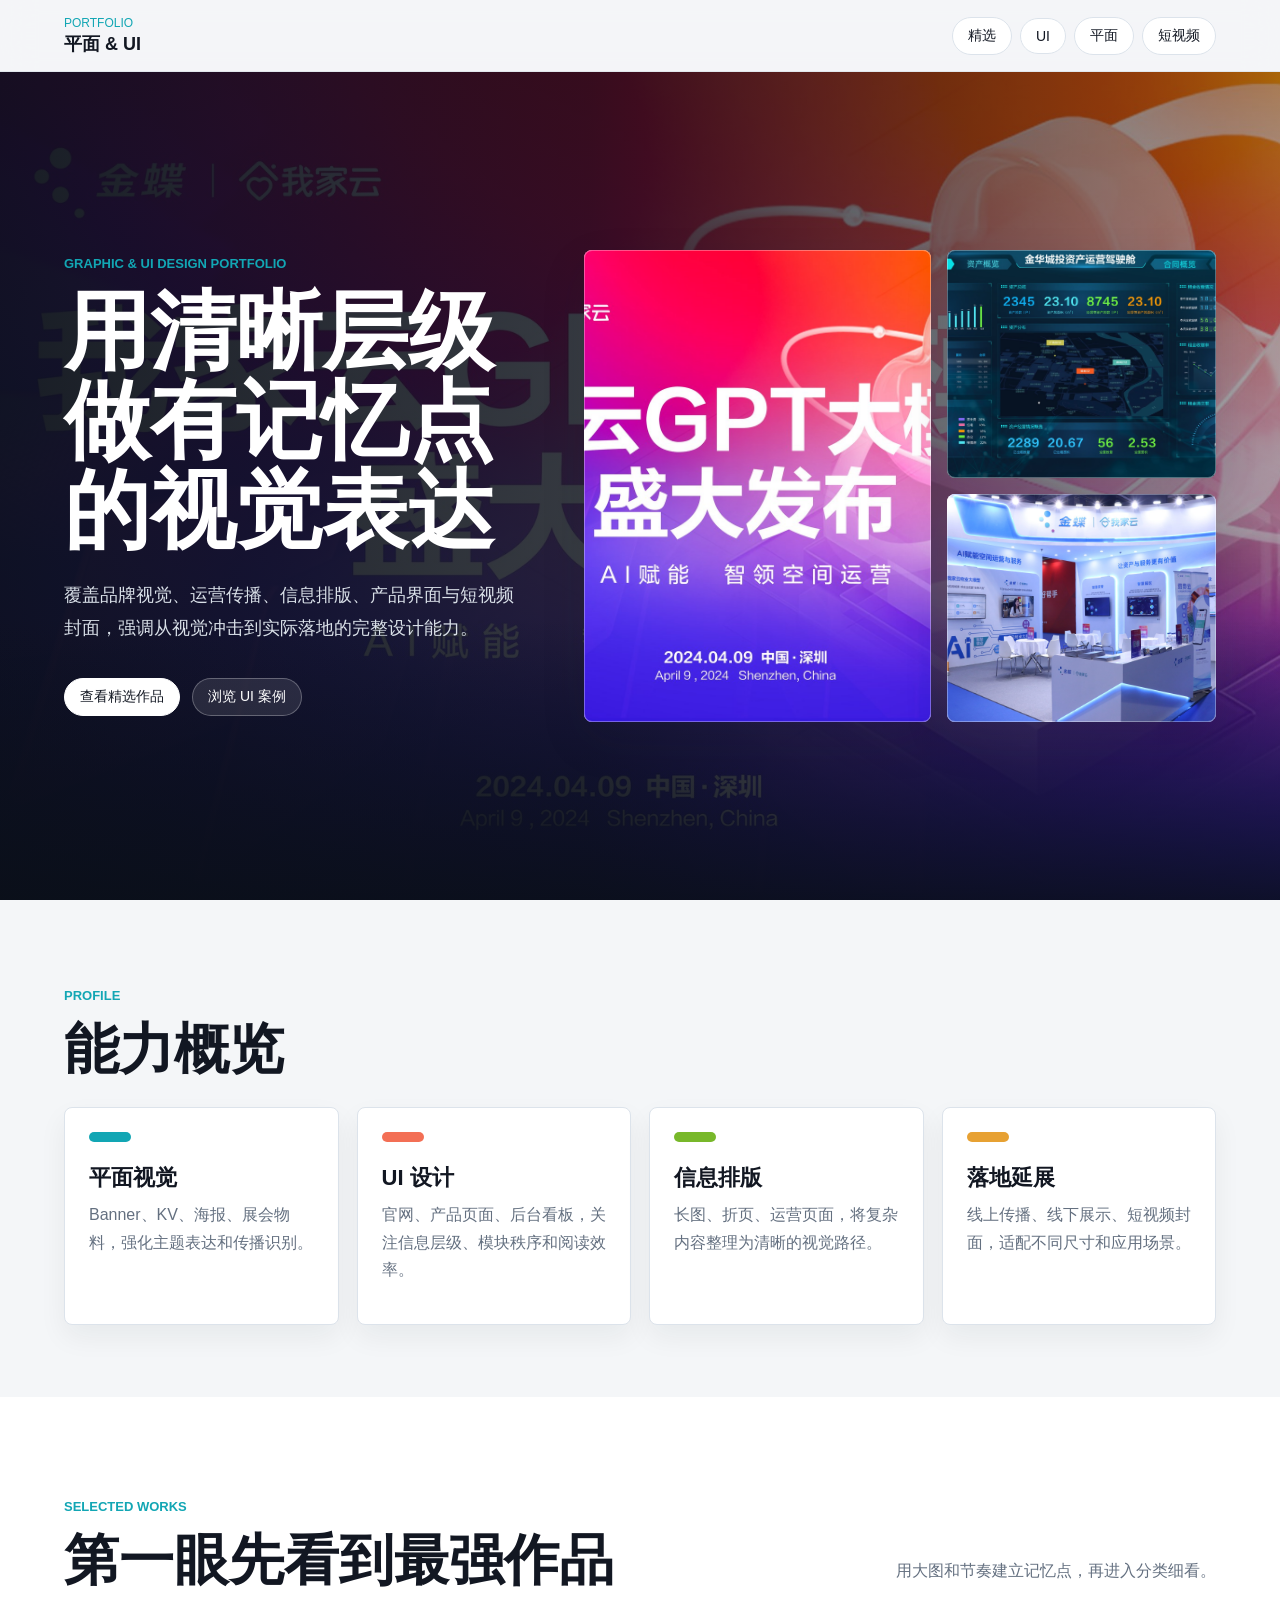
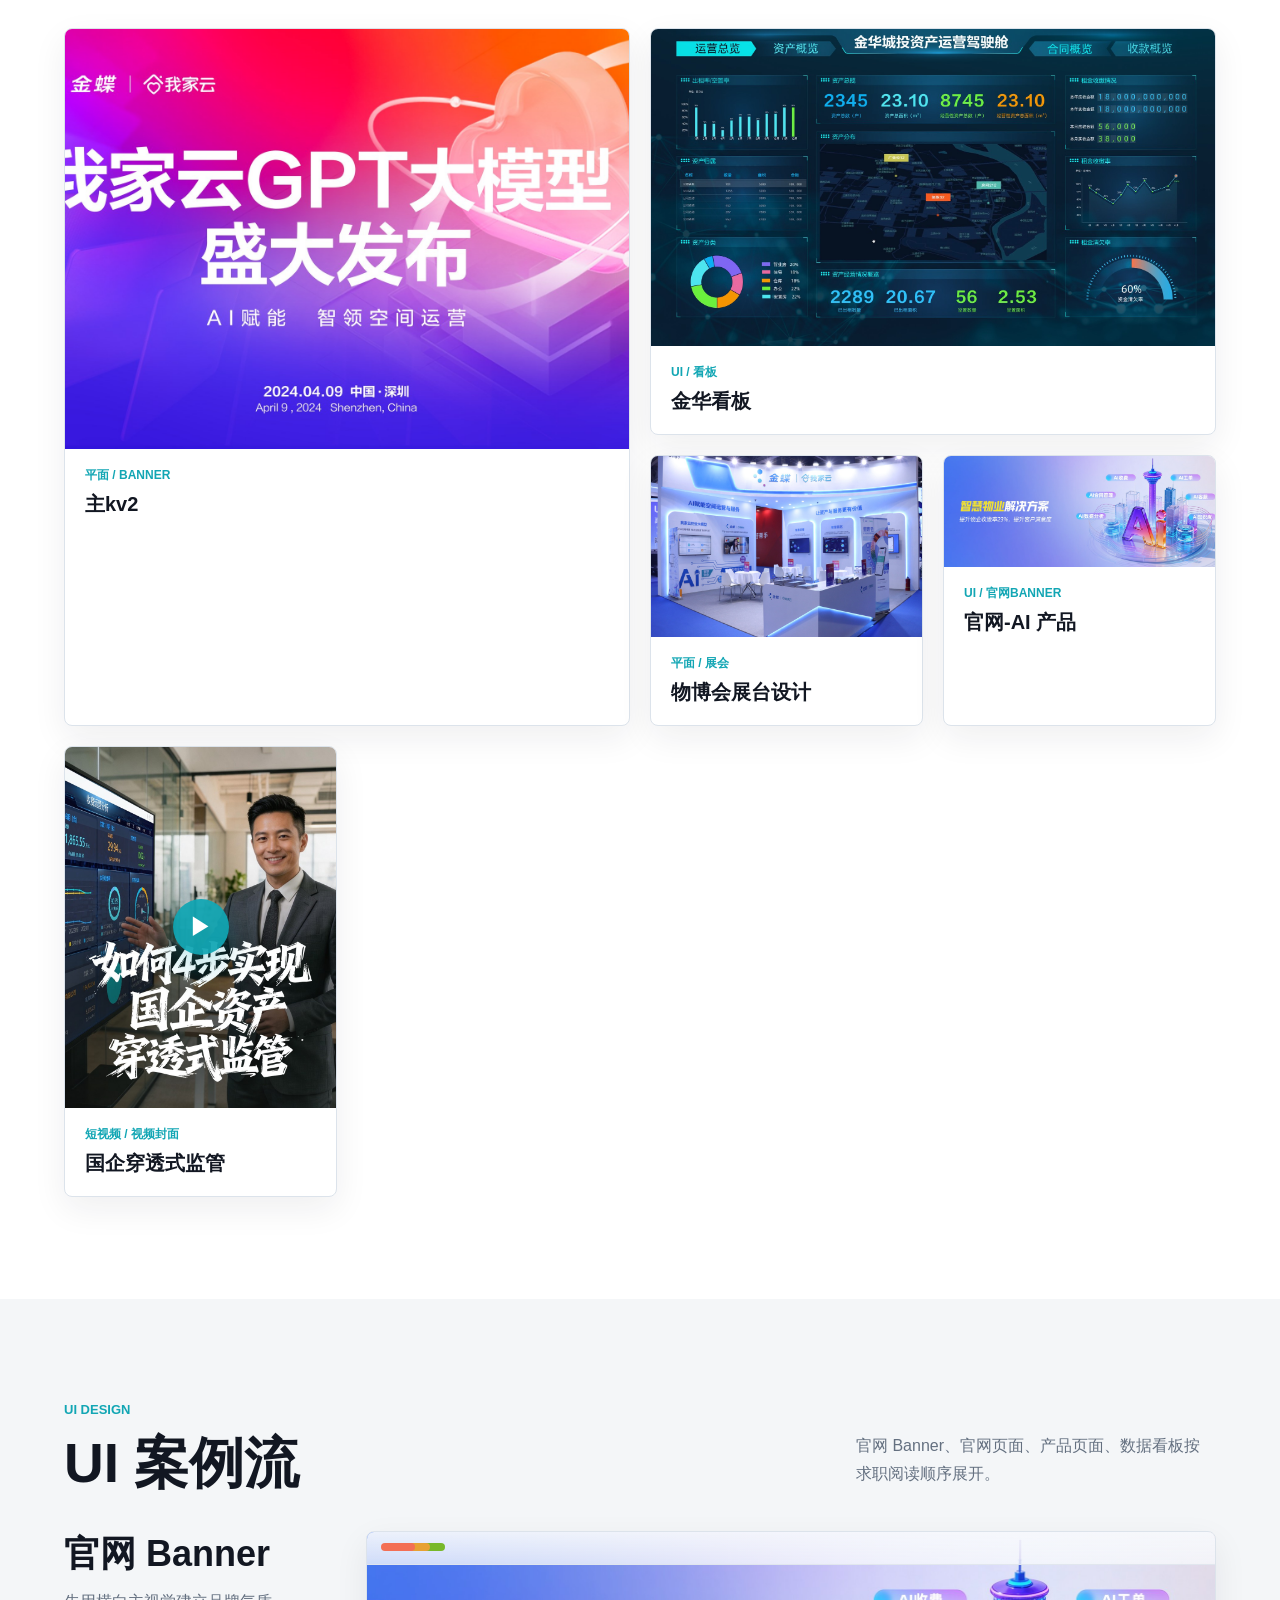
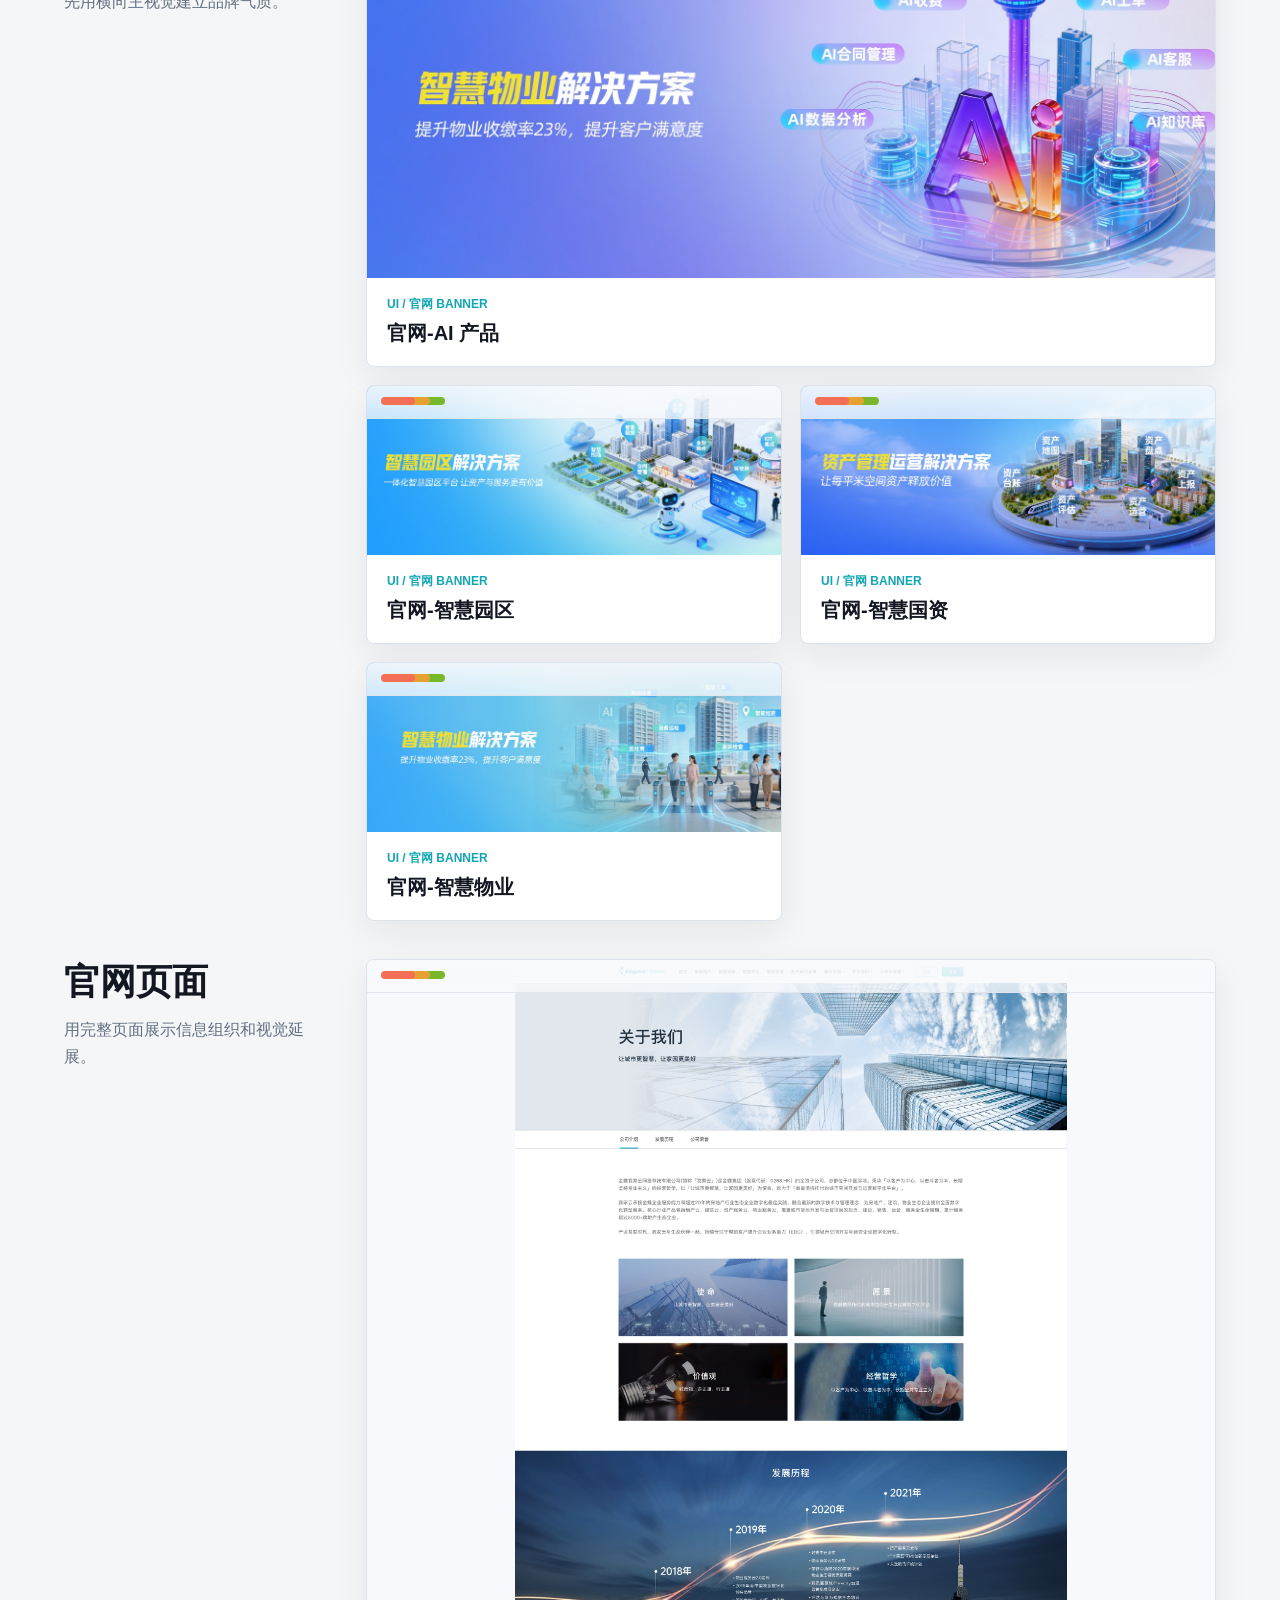
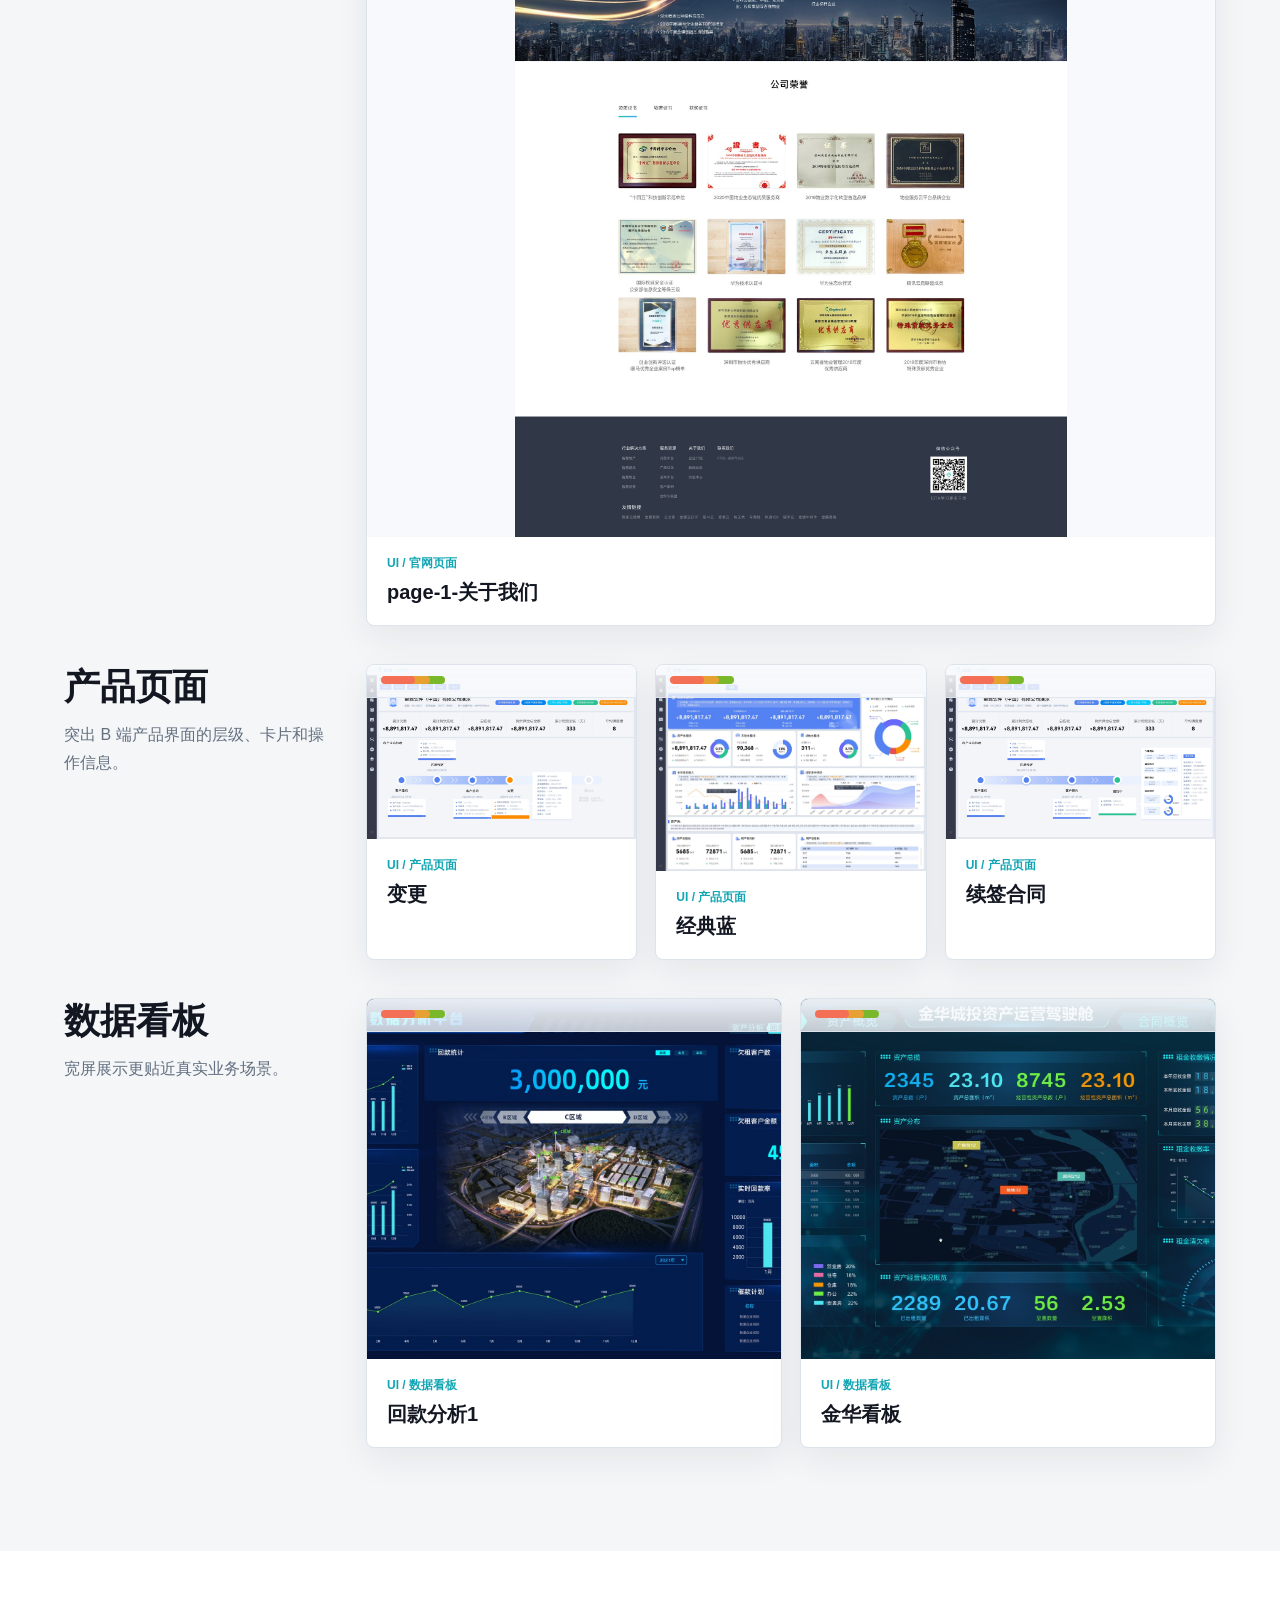
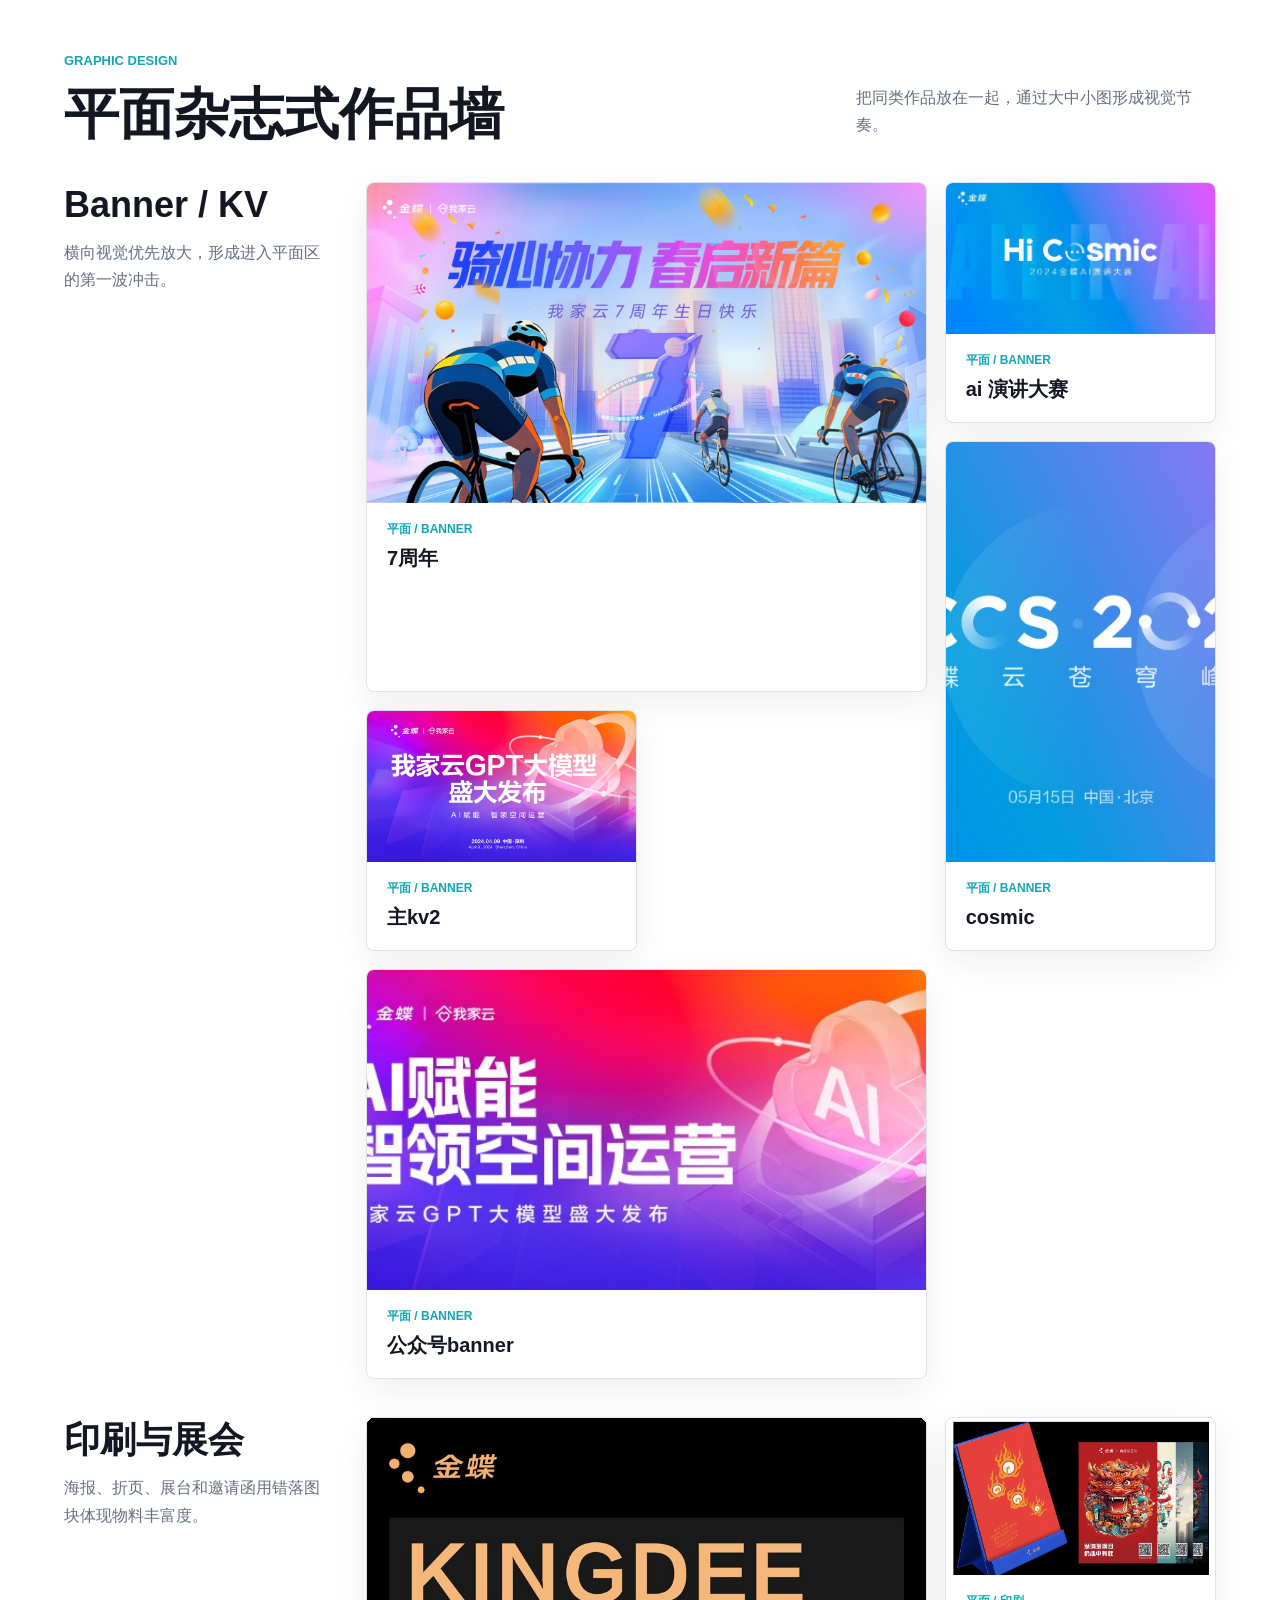
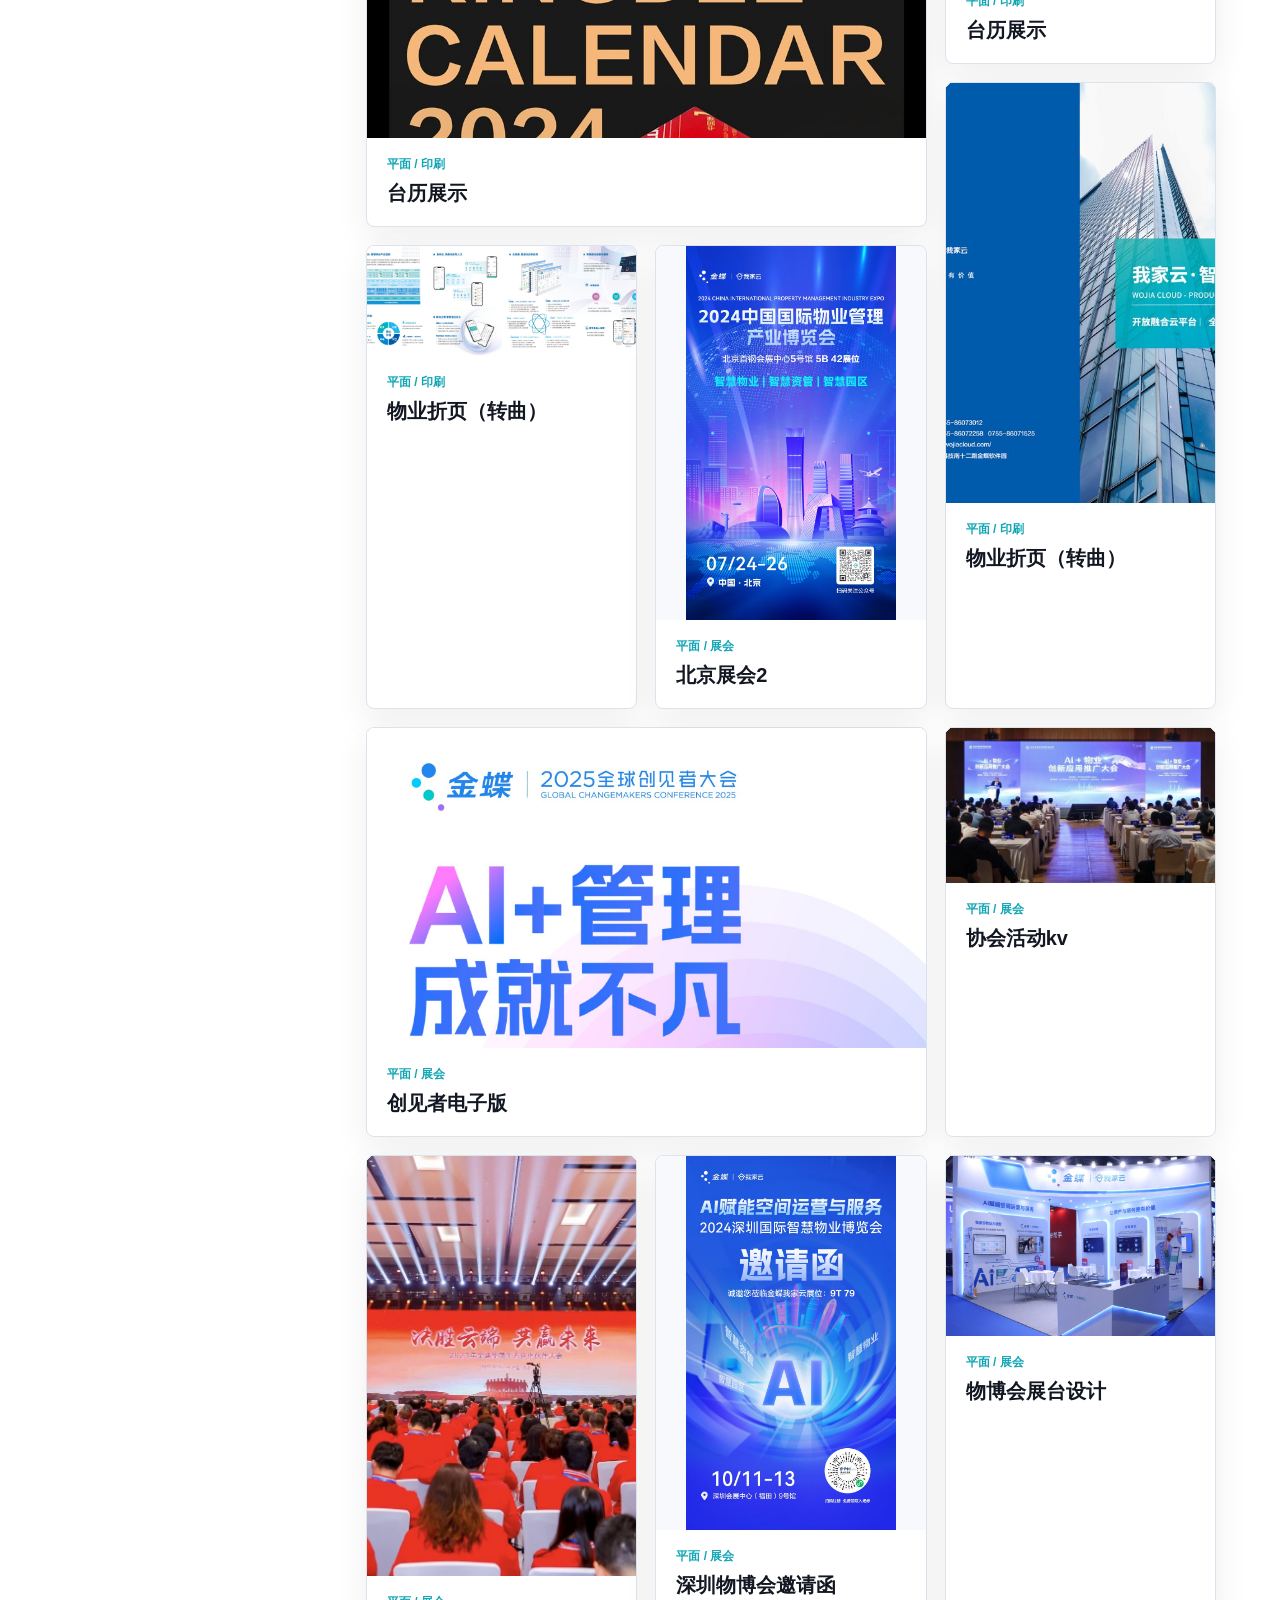
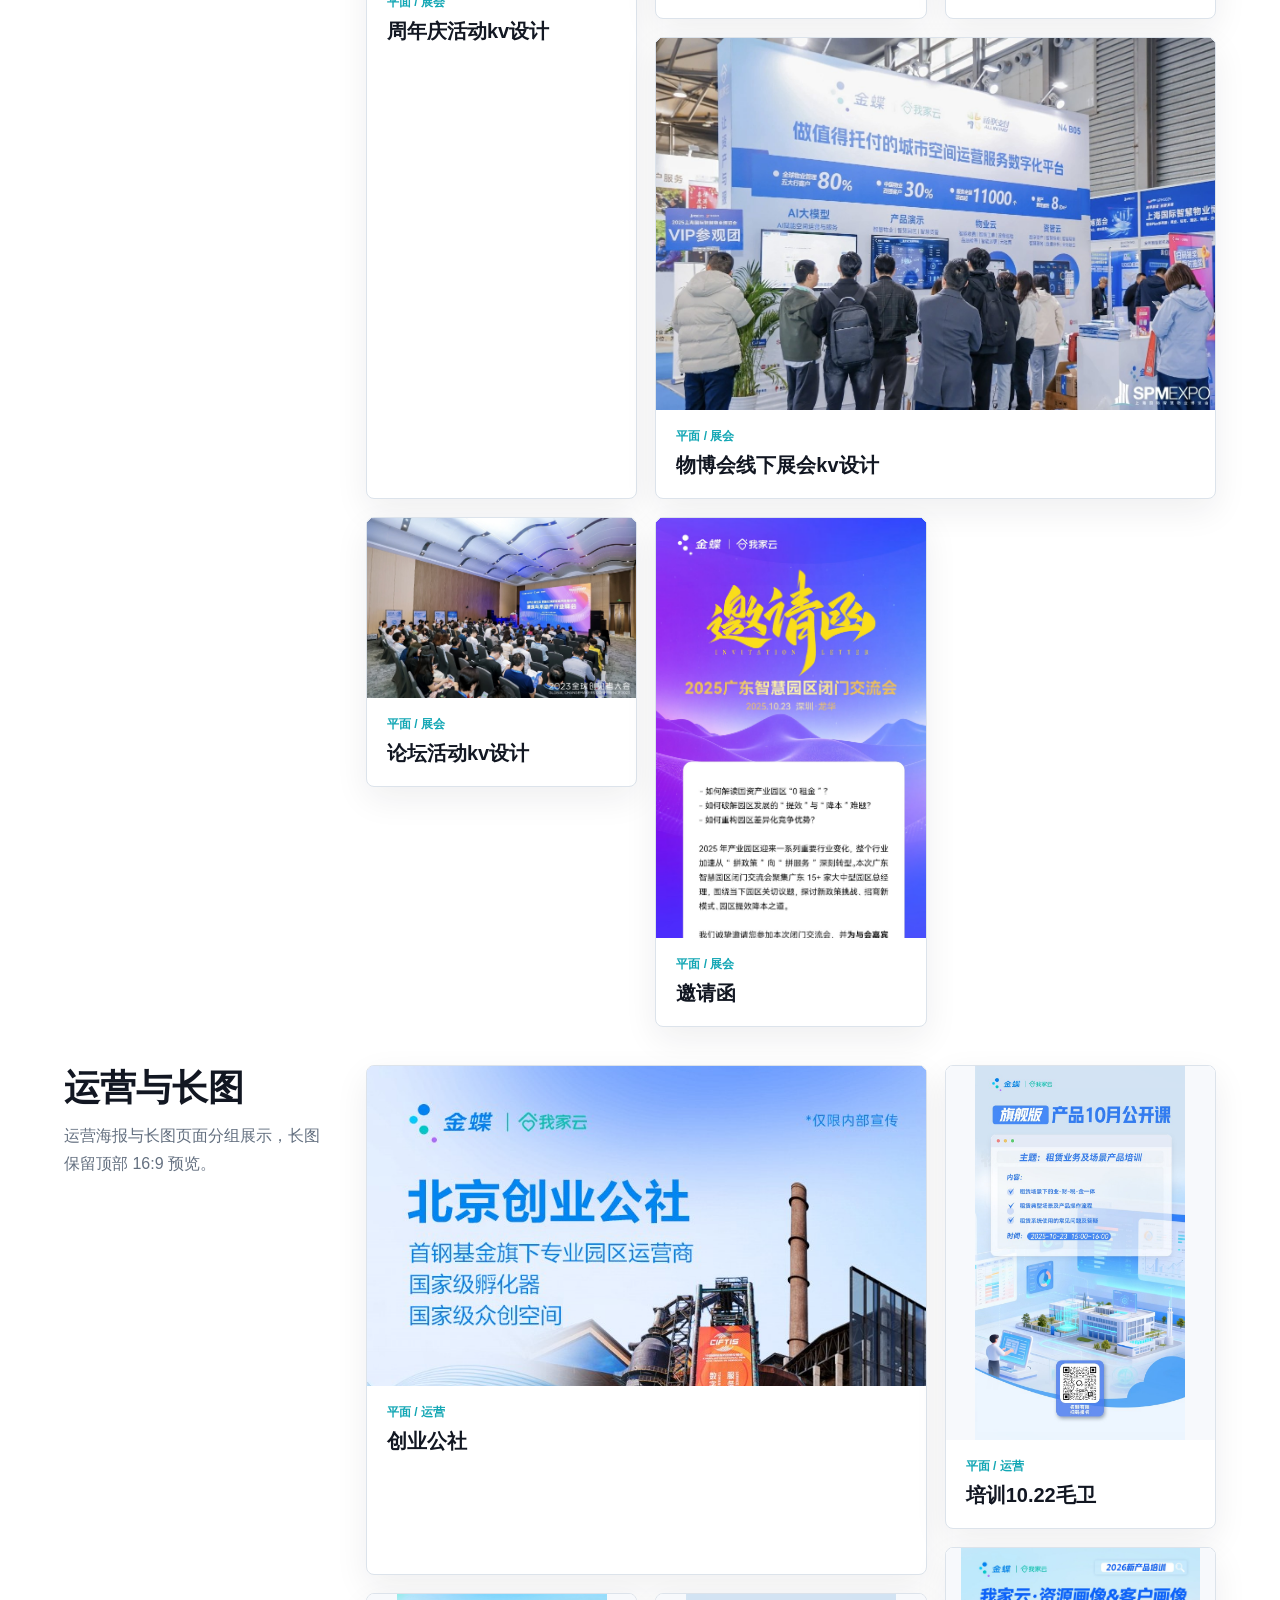
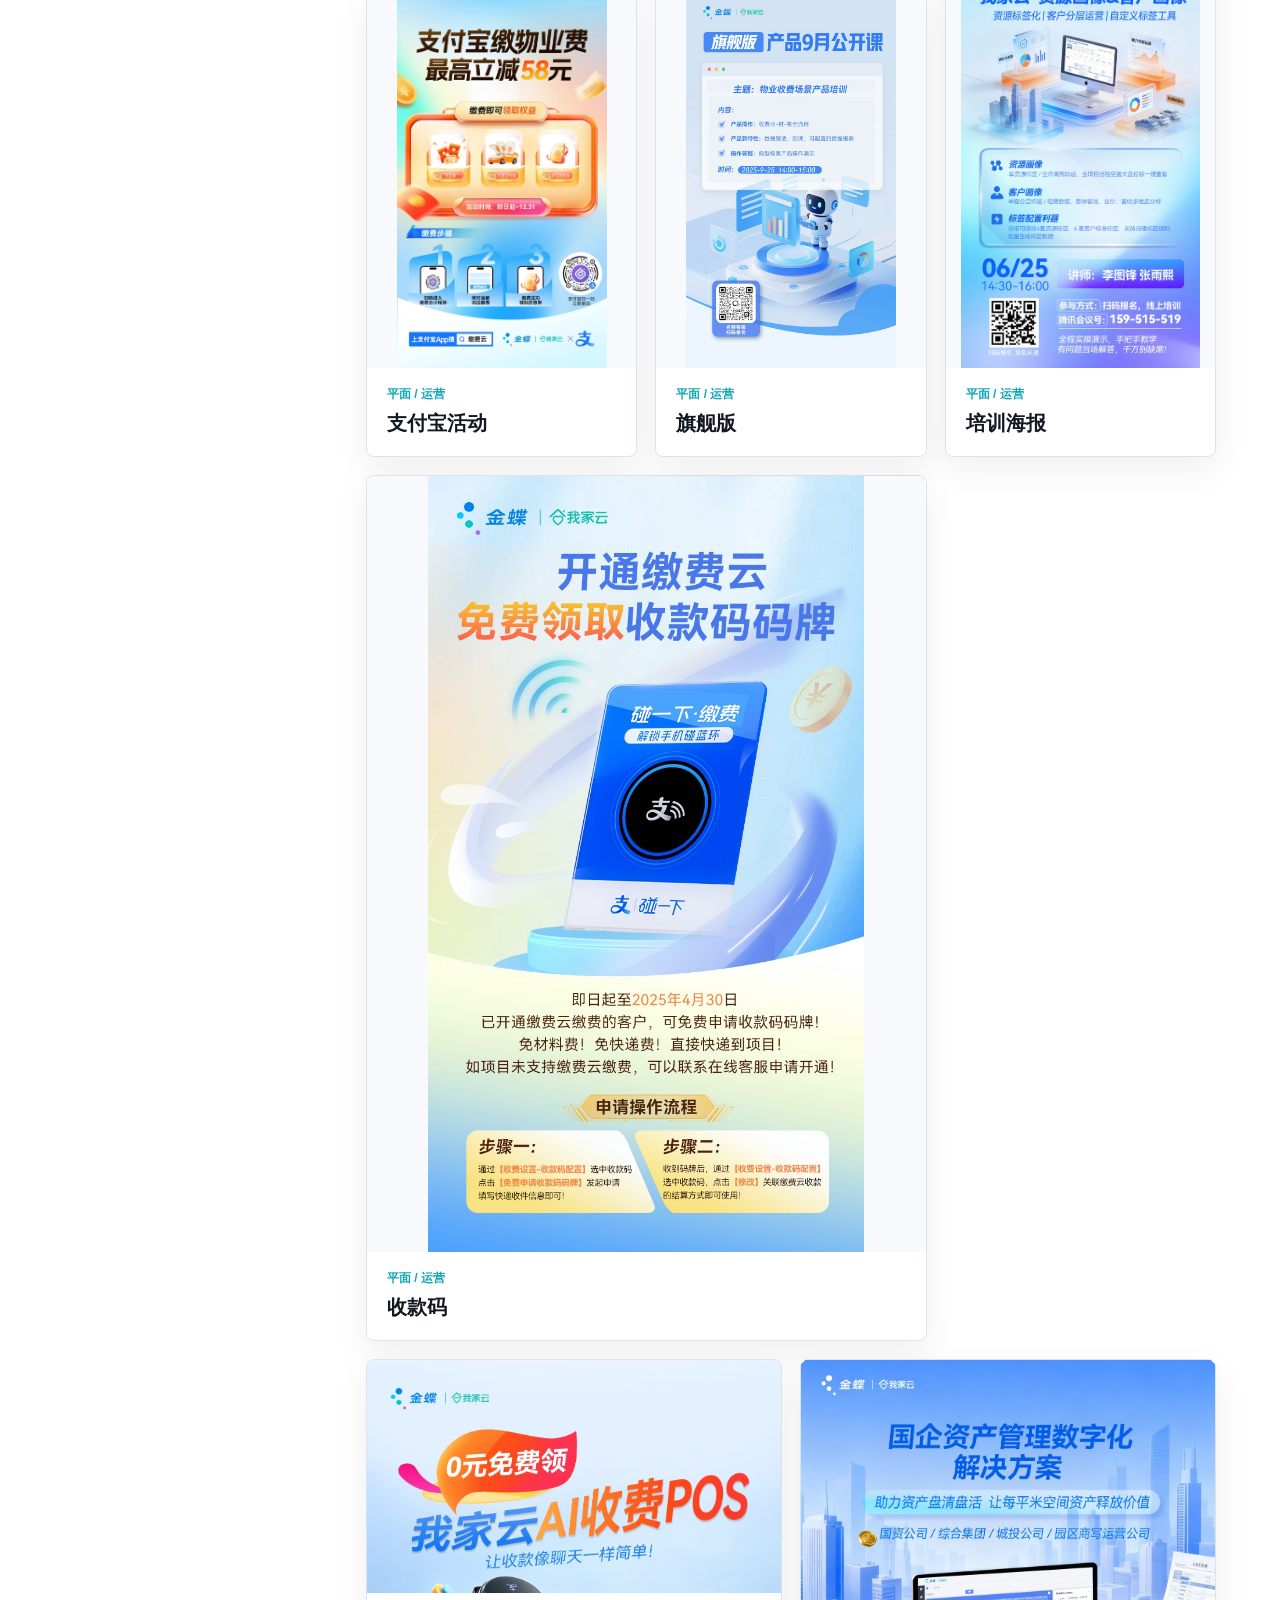
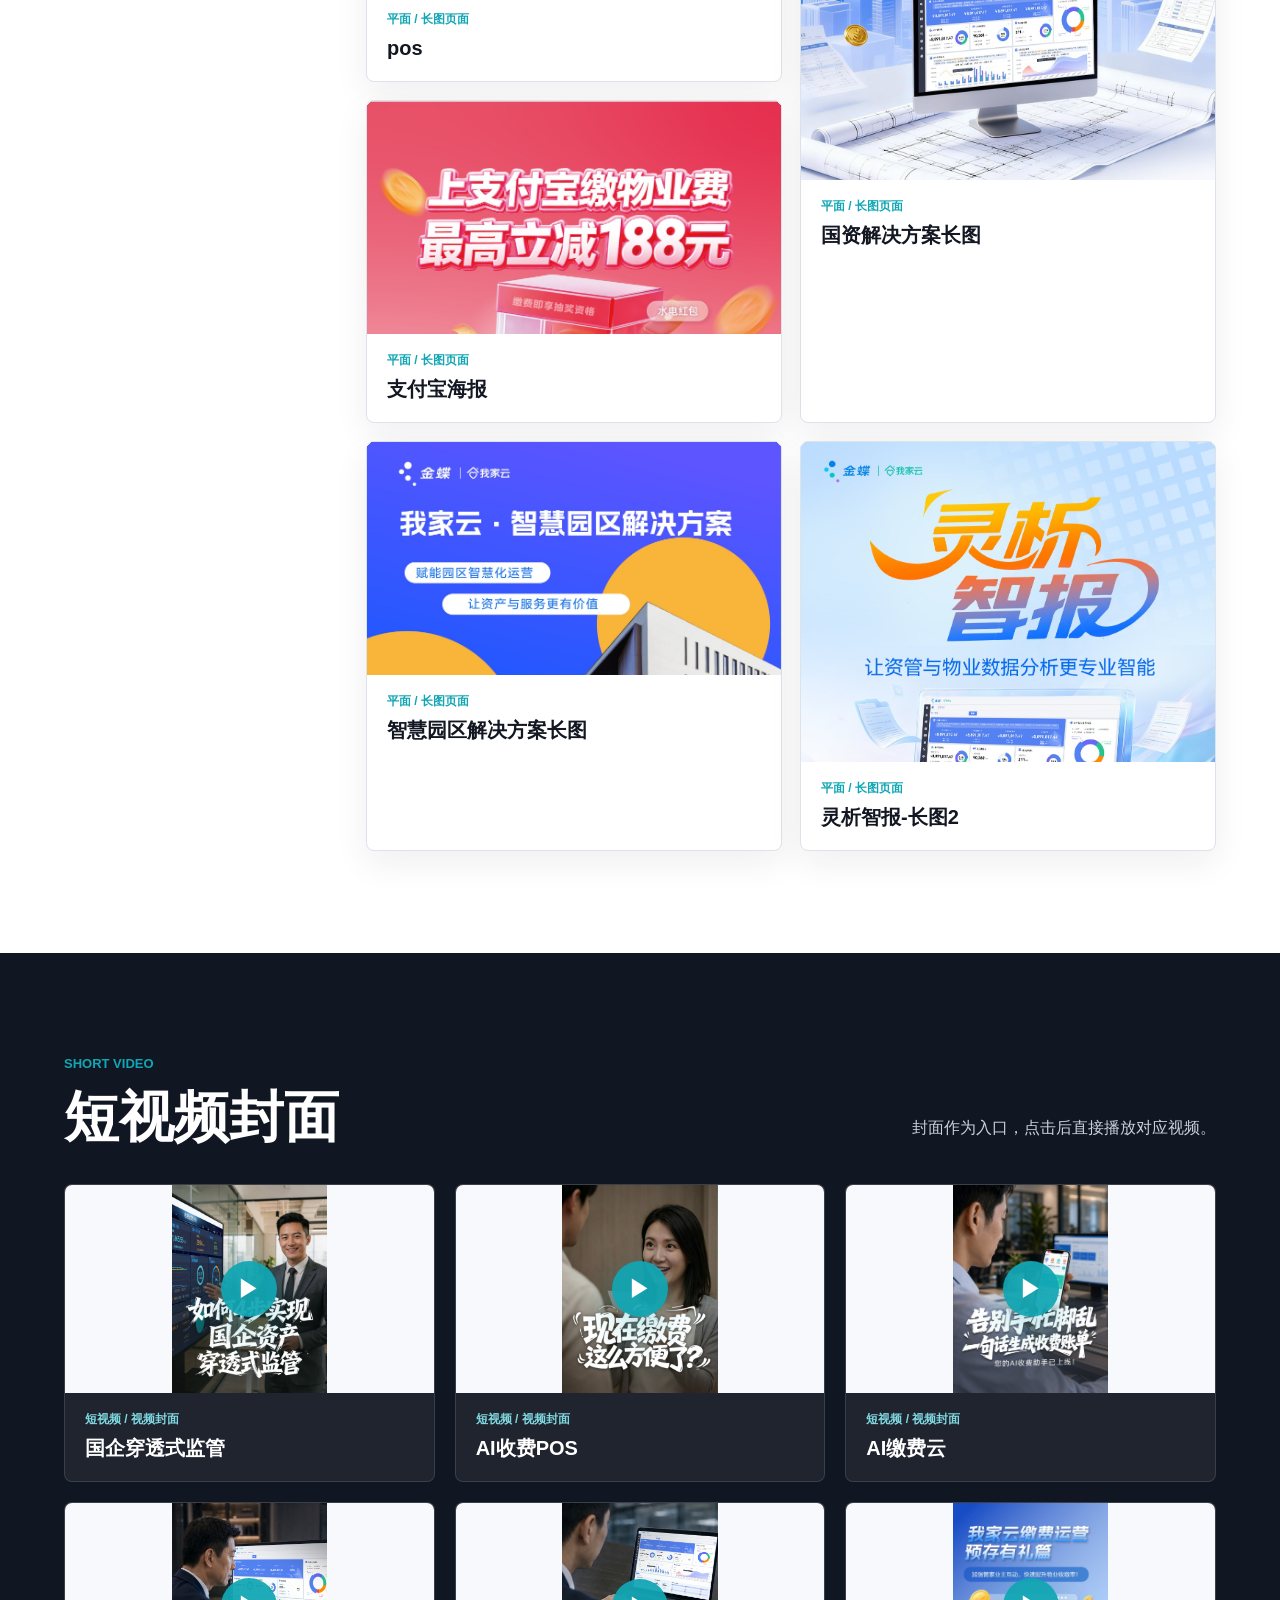
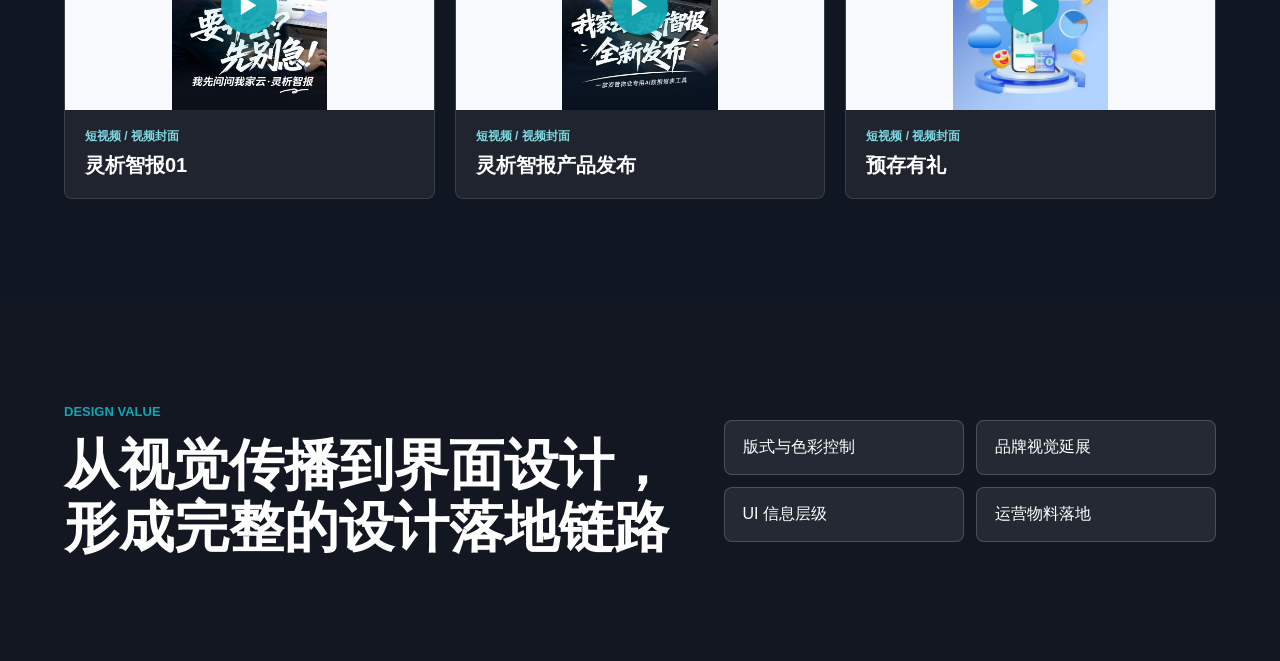
==== commit e284a8ca: "Improve portfolio layout impact" ====
--- a/index.html
+++ b/index.html
@@ -13,6 +13,7 @@
         <strong>平面 & UI</strong>
       </a>
       <nav class="nav-links" aria-label="作品集导航">
+        <a href="#featured">精选</a>
         <a href="#ui">UI</a>
         <a href="#graphic">平面</a>
         <a href="#video">短视频</a>
@@ -23,19 +24,17 @@
       <section class="hero section-band">
         <div class="hero-copy">
           <p class="eyebrow">Graphic & UI Design Portfolio</p>
-          <h1>平面 & UI 设计作品集</h1>
+          <h1>用清晰层级做有记忆点的视觉表达</h1>
           <p class="hero-text">
-            聚焦品牌视觉、运营传播、信息排版与产品界面设计，展示从视觉表达、信息层级到多场景延展的综合设计能力。
+            覆盖品牌视觉、运营传播、信息排版、产品界面与短视频封面，强调从视觉冲击到实际落地的完整设计能力。
           </p>
-          <div class="hero-tags" aria-label="设计方向">
-            <span>视觉设计</span>
-            <span>UI界面</span>
-            <span>活动KV</span>
-            <span>长图排版</span>
+          <div class="hero-actions">
+            <a href="#featured">查看精选作品</a>
+            <a href="#ui">浏览 UI 案例</a>
           </div>
         </div>
         <div class="hero-gallery" aria-label="精选作品预览">
-          <button class="hero-shot large" data-modal-src="./assets/portfolio/14-graphic.jpg" data-modal-title="主视觉 KV">
+          <button class="hero-shot hero-shot-main" data-modal-src="./assets/portfolio/14-graphic.jpg" data-modal-title="主视觉 KV">
             <img src="./assets/portfolio/14-graphic.jpg" alt="主视觉 KV" />
           </button>
           <button class="hero-shot" data-modal-src="./assets/portfolio/10-ui.jpg" data-modal-title="数据看板界面">
@@ -56,12 +55,12 @@
           <article>
             <span class="mark teal"></span>
             <h3>平面视觉</h3>
-            <p>Banner、KV、海报、展会物料，强调主题表达和传播识别。</p>
+            <p>Banner、KV、海报、展会物料，强化主题表达和传播识别。</p>
           </article>
           <article>
             <span class="mark coral"></span>
-            <h3>UI设计</h3>
-            <p>官网、后台、数据看板，关注信息层级、模块秩序和阅读效率。</p>
+            <h3>UI 设计</h3>
+            <p>官网、产品页面、后台看板，关注信息层级、模块秩序和阅读效率。</p>
           </article>
           <article>
             <span class="mark green"></span>
@@ -76,37 +75,66 @@
         </div>
       </section>
 
-      <section class="work section-band">
+      <section class="featured section-band" id="featured">
         <div class="section-heading">
-          <p class="eyebrow">Selected Works</p>
-          <h2>精选作品</h2>
-          <div class="filters" aria-label="作品分类筛选">
-            <button class="filter is-active" data-filter="all">全部</button>
-            <button class="filter" data-filter="ui">UI</button>
-            <button class="filter" data-filter="graphic">平面</button>
-            <button class="filter" data-filter="video">短视频</button>
+          <div>
+            <p class="eyebrow">Selected Works</p>
+            <h2>第一眼先看到最强作品</h2>
           </div>
+          <p class="section-note">用大图和节奏建立记忆点，再进入分类细看。</p>
         </div>
+        <div class="featured-grid" aria-live="polite"></div>
+      </section>
 
-        <div class="work-grid" aria-live="polite"></div>
+      <section class="ui-section section-band" id="ui">
+        <div class="section-heading">
+          <div>
+            <p class="eyebrow">UI Design</p>
+            <h2>UI 案例流</h2>
+          </div>
+          <p class="section-note">官网 Banner、官网页面、产品页面、数据看板按求职阅读顺序展开。</p>
+        </div>
+        <div class="ui-showcase" aria-live="polite"></div>
+      </section>
+
+      <section class="graphic-section section-band" id="graphic">
+        <div class="section-heading">
+          <div>
+            <p class="eyebrow">Graphic Design</p>
+            <h2>平面杂志式作品墙</h2>
+          </div>
+          <p class="section-note">把同类作品放在一起，通过大中小图形成视觉节奏。</p>
+        </div>
+        <div class="graphic-showcase" aria-live="polite"></div>
+      </section>
+
+      <section class="video-section section-band" id="video">
+        <div class="section-heading">
+          <div>
+            <p class="eyebrow">Short Video</p>
+            <h2>短视频封面</h2>
+          </div>
+          <p class="section-note">封面作为入口，点击后直接播放对应视频。</p>
+        </div>
+        <div class="video-grid" aria-live="polite"></div>
       </section>
 
       <section class="closing section-band">
         <div>
           <p class="eyebrow">Design Value</p>
-          <h2>能够覆盖从视觉传播到界面设计的完整工作链路</h2>
+          <h2>从视觉传播到界面设计，形成完整的设计落地链路</h2>
         </div>
         <ul class="value-list">
           <li>版式与色彩控制</li>
           <li>品牌视觉延展</li>
-          <li>UI信息层级</li>
+          <li>UI 信息层级</li>
           <li>运营物料落地</li>
         </ul>
       </section>
     </main>
 
-    <div class="modal" aria-hidden="true" role="dialog" aria-label="作品大图">
-      <button class="modal-close" aria-label="关闭大图">×</button>
+    <div class="modal" aria-hidden="true" role="dialog" aria-label="作品预览">
+      <button class="modal-close" aria-label="关闭预览">×</button>
       <figure>
         <img src="" alt="" />
         <video controls playsinline preload="metadata"></video>
--- a/styles.css
+++ b/styles.css
@@ -1,14 +1,15 @@
 :root {
   --ink: #121722;
   --muted: #647080;
-  --line: #d9e1ea;
-  --paper: #f6f8fb;
+  --line: #dce3eb;
+  --paper: #f4f6f8;
   --panel: #ffffff;
   --teal: #12a6b4;
-  --coral: #ff6f61;
-  --green: #9bdc28;
-  --amber: #f7ae42;
-  --shadow: 0 18px 42px rgba(22, 29, 42, 0.1);
+  --coral: #f36f55;
+  --green: #78b82a;
+  --amber: #e7a133;
+  --blue: #3769d6;
+  --shadow: 0 18px 46px rgba(21, 29, 43, 0.12);
 }
 
 * {
@@ -49,8 +50,8 @@
   justify-content: space-between;
   min-height: 72px;
   padding: 0 clamp(20px, 5vw, 72px);
-  background: rgba(246, 248, 251, 0.88);
-  border-bottom: 1px solid rgba(217, 225, 234, 0.8);
+  background: rgba(244, 246, 248, 0.9);
+  border-bottom: 1px solid rgba(220, 227, 235, 0.82);
   backdrop-filter: blur(16px);
 }
 
@@ -79,7 +80,7 @@
 }
 
 .nav-links a,
-.filter {
+.hero-actions a {
   border: 1px solid var(--line);
   border-radius: 999px;
   color: var(--ink);
@@ -87,31 +88,46 @@
   text-decoration: none;
   padding: 9px 15px;
   font-size: 14px;
-  cursor: pointer;
   transition: background 160ms ease, border-color 160ms ease, transform 160ms ease;
 }
 
 .nav-links a:hover,
-.filter:hover {
+.hero-actions a:hover {
   border-color: var(--teal);
   transform: translateY(-1px);
 }
 
 .section-band {
-  padding: clamp(64px, 8vw, 110px) clamp(20px, 5vw, 72px);
+  padding: clamp(64px, 8vw, 112px) clamp(20px, 5vw, 72px);
 }
 
 .hero {
   position: relative;
-  display: flex;
+  display: grid;
+  grid-template-columns: minmax(360px, 0.78fr) minmax(460px, 1.08fr);
+  gap: clamp(28px, 5vw, 72px);
   align-items: center;
   min-height: calc(100vh - 72px);
+  color: #fff;
   overflow: hidden;
-  color: #fff;
   background:
-    linear-gradient(90deg, rgba(12, 17, 27, 0.96) 0%, rgba(12, 17, 27, 0.86) 46%, rgba(12, 17, 27, 0.2) 100%),
-    linear-gradient(180deg, rgba(12, 17, 27, 0.15) 0%, rgba(12, 17, 27, 0.9) 100%),
+    linear-gradient(90deg, rgba(10, 15, 24, 0.94) 0%, rgba(10, 15, 24, 0.82) 46%, rgba(10, 15, 24, 0.35) 100%),
     url("./assets/portfolio/14-graphic.jpg") center / cover no-repeat;
+}
+
+.hero::after {
+  content: "";
+  position: absolute;
+  inset: auto 0 0;
+  height: 34%;
+  background: linear-gradient(180deg, rgba(10, 15, 24, 0) 0%, rgba(10, 15, 24, 0.86) 100%);
+  pointer-events: none;
+}
+
+.hero-copy,
+.hero-gallery {
+  position: relative;
+  z-index: 2;
 }
 
 .eyebrow {
@@ -131,7 +147,7 @@
 }
 
 h1 {
-  max-width: 640px;
+  max-width: 660px;
   margin-bottom: 24px;
   font-size: clamp(44px, 7vw, 86px);
   line-height: 1.04;
@@ -139,8 +155,8 @@
 }
 
 h2 {
-  margin-bottom: 18px;
-  font-size: clamp(34px, 4vw, 56px);
+  margin-bottom: 0;
+  font-size: clamp(34px, 4.3vw, 58px);
   line-height: 1.12;
   letter-spacing: 0;
 }
@@ -153,49 +169,42 @@
 }
 
 .hero-text {
-  max-width: 620px;
-  color: #d6dce4;
+  max-width: 610px;
+  color: #d9e0e8;
   font-size: 18px;
   line-height: 1.8;
 }
 
-.hero-copy {
-  position: relative;
-  z-index: 2;
-  width: min(680px, 100%);
-  padding-bottom: 210px;
-}
-
-.hero-tags {
+.hero-actions {
   display: flex;
   flex-wrap: wrap;
-  gap: 10px;
-  margin-top: 32px;
-}
-
-.hero-tags span {
-  border: 1px solid rgba(255, 255, 255, 0.24);
-  border-radius: 999px;
-  padding: 9px 16px;
-  background: rgba(255, 255, 255, 0.08);
-  color: #f6f8fb;
-  font-size: 14px;
+  gap: 12px;
+  margin-top: 34px;
+}
+
+.hero-actions a {
+  border-color: rgba(255, 255, 255, 0.28);
+  background: rgba(255, 255, 255, 0.1);
+  color: #fff;
+}
+
+.hero-actions a:first-child {
+  border-color: #fff;
+  background: #fff;
+  color: var(--ink);
 }
 
 .hero-gallery {
-  position: absolute;
-  right: clamp(20px, 5vw, 72px);
-  bottom: 42px;
-  z-index: 3;
-  display: grid;
-  grid-template-columns: minmax(260px, 430px) minmax(170px, 260px) minmax(170px, 260px);
-  gap: 14px;
-  align-items: end;
-  width: min(900px, calc(100% - 40px));
+  display: grid;
+  grid-template-columns: 1.08fr 0.84fr;
+  grid-template-rows: 1fr 1fr;
+  gap: 16px;
+  align-items: stretch;
 }
 
 .hero-shot,
-.project-media {
+.work-media {
+  position: relative;
   display: block;
   width: 100%;
   border: 0;
@@ -207,33 +216,31 @@
   overflow: hidden;
 }
 
+.hero-shot {
+  min-height: 218px;
+  outline: 1px solid rgba(255, 255, 255, 0.32);
+  outline-offset: -1px;
+}
+
+.hero-shot-main {
+  grid-row: span 2;
+  min-height: 472px;
+}
+
 .hero-shot img,
-.project-media img {
+.work-media img {
   height: 100%;
   object-fit: cover;
   transition: transform 220ms ease;
 }
 
 .hero-shot:hover img,
-.project-media:hover img {
+.work-media:hover img {
   transform: scale(1.025);
 }
 
-.hero-shot.large {
-  min-height: 278px;
-}
-
-.hero-shot:not(.large) {
-  min-height: 206px;
-}
-
-.hero-shot {
-  outline: 1px solid rgba(255, 255, 255, 0.32);
-  outline-offset: -1px;
-}
-
 .summary {
-  padding-top: 92px;
+  padding-top: 88px;
   padding-bottom: 72px;
 }
 
@@ -241,13 +248,20 @@
   display: flex;
   align-items: end;
   justify-content: space-between;
-  gap: 24px;
-  margin-bottom: 34px;
+  gap: 28px;
+  margin-bottom: 36px;
 }
 
 .section-heading.compact {
   display: block;
   margin-bottom: 26px;
+}
+
+.section-note {
+  max-width: 360px;
+  margin-bottom: 7px;
+  color: var(--muted);
+  line-height: 1.72;
 }
 
 .skill-grid {
@@ -266,6 +280,7 @@
 }
 
 .skill-grid p,
+.case-heading p,
 .project-copy p {
   color: var(--muted);
   line-height: 1.72;
@@ -295,99 +310,70 @@
   background: var(--amber);
 }
 
-.work {
+.featured,
+.graphic-section {
   background: #fff;
 }
 
-.filters {
-  display: flex;
-  flex-wrap: wrap;
-  justify-content: flex-end;
-  gap: 8px;
-}
-
-.filter.is-active {
-  border-color: var(--ink);
-  background: var(--ink);
-  color: #fff;
-}
-
-.work-grid {
-  column-count: 3;
-  column-gap: 22px;
-}
-
-.project {
-  display: inline-block;
-  width: 100%;
-  margin: 0 0 22px;
+.featured-grid {
+  display: grid;
+  grid-template-columns: repeat(4, minmax(0, 1fr));
+  grid-auto-flow: dense;
+  gap: 20px;
+}
+
+.feature-card,
+.case-card,
+.graphic-card,
+.video-card {
+  min-width: 0;
   border: 1px solid var(--line);
   border-radius: 8px;
   background: #fff;
   box-shadow: 0 12px 34px rgba(22, 29, 42, 0.07);
   overflow: hidden;
-  break-inside: avoid;
-}
-
-.project.feature {
-  display: inline-block;
-}
-
-.project.is-hidden {
-  display: none;
-}
-
-.project-media {
-  position: relative;
+}
+
+.feature-card.is-lead {
+  grid-column: span 2;
+  grid-row: span 2;
+}
+
+.feature-card.is-wide {
+  grid-column: span 2;
+}
+
+.work-media {
   aspect-ratio: var(--media-ratio, 16 / 9);
   border-radius: 0;
   box-shadow: none;
 }
 
-.project-media img {
-  object-position: center;
-}
-
-.project-media.contain img,
-.project-media.fit-contain img {
+.feature-card.is-lead .work-media {
+  min-height: 420px;
+}
+
+.feature-card.is-wide .work-media {
+  min-height: 236px;
+}
+
+.work-media.fit-contain img {
   object-fit: contain;
   background: #f7f9fc;
 }
 
-.project-media.portrait img,
-.project-media.fit-cover img {
+.work-media.fit-cover img {
   object-fit: cover;
 }
 
-.project-media.long-preview img {
+.work-media.long-preview img,
+.work-media.long-preview-auto img {
   object-fit: cover;
   object-position: top center;
 }
 
-.play-badge {
-  position: absolute;
-  left: 50%;
-  top: 50%;
-  z-index: 2;
-  display: grid;
-  width: 56px;
-  height: 56px;
-  place-items: center;
-  border-radius: 50%;
-  background: rgba(18, 166, 180, 0.92);
-  color: #fff;
-  font-size: 24px;
-  transform: translate(-50%, -50%);
-  box-shadow: 0 14px 34px rgba(18, 166, 180, 0.32);
-  pointer-events: none;
-}
-
-.has-video .project-media:hover .play-badge {
-  background: #111827;
-}
-
 .project-copy {
-  padding: 22px 22px 24px;
+  padding: 18px 20px 20px;
 }
 
 .project-copy span {
@@ -399,13 +385,209 @@
   text-transform: uppercase;
 }
 
+.project-copy h3 {
+  margin-bottom: 0;
+  font-size: 20px;
+}
+
+.ui-section {
+  background: var(--paper);
+}
+
+.ui-showcase,
+.graphic-showcase {
+  display: grid;
+  gap: 38px;
+}
+
+.case-block,
+.graphic-block {
+  display: grid;
+  grid-template-columns: minmax(180px, 260px) minmax(0, 1fr);
+  gap: clamp(22px, 4vw, 42px);
+  align-items: start;
+}
+
+.case-heading {
+  position: sticky;
+  top: 96px;
+}
+
+.case-heading h3 {
+  margin-bottom: 12px;
+  font-size: clamp(24px, 3vw, 36px);
+}
+
+.case-heading p {
+  margin-bottom: 0;
+}
+
+.ui-banner-grid,
+.ui-product-grid,
+.ui-dashboard-grid,
+.ui-page-grid {
+  display: grid;
+  gap: 18px;
+}
+
+.ui-banner-grid {
+  grid-template-columns: repeat(2, minmax(0, 1fr));
+}
+
+.ui-banner-grid .case-card:first-child {
+  grid-column: span 2;
+}
+
+.ui-banner-grid .case-card:first-child .work-media {
+  min-height: 330px;
+}
+
+.ui-page-grid {
+  grid-template-columns: 1fr;
+}
+
+.ui-page-grid .work-media,
+.ui-dashboard-grid .work-media {
+  min-height: 360px;
+}
+
+.ui-product-grid {
+  grid-template-columns: repeat(3, minmax(0, 1fr));
+}
+
+.ui-dashboard-grid {
+  grid-template-columns: repeat(2, minmax(0, 1fr));
+}
+
+.case-card .work-media::before {
+  content: "";
+  position: absolute;
+  top: 0;
+  left: 0;
+  right: 0;
+  z-index: 2;
+  height: 32px;
+  background: linear-gradient(180deg, rgba(247, 249, 252, 0.94), rgba(247, 249, 252, 0.78));
+  border-bottom: 1px solid rgba(220, 227, 235, 0.8);
+}
+
+.case-card .work-media::after {
+  content: "";
+  position: absolute;
+  top: 11px;
+  left: 14px;
+  z-index: 3;
+  width: 34px;
+  height: 8px;
+  border-radius: 999px;
+  background: var(--coral);
+  box-shadow: 15px 0 0 var(--amber), 30px 0 0 var(--green);
+}
+
+.magazine-grid {
+  display: grid;
+  grid-template-columns: repeat(6, minmax(0, 1fr));
+  grid-auto-flow: dense;
+  gap: 18px;
+}
+
+.graphic-card {
+  grid-column: span 2;
+}
+
+.graphic-card.is-large {
+  grid-column: span 4;
+  grid-row: span 2;
+}
+
+.graphic-card.is-wide {
+  grid-column: span 4;
+}
+
+.graphic-card.is-tall {
+  grid-row: span 2;
+}
+
+.graphic-card.is-large .work-media,
+.graphic-card.is-wide .work-media {
+  min-height: 320px;
+}
+
+.graphic-card.is-tall .work-media {
+  min-height: 420px;
+}
+
+.graphic-card.is-long {
+  grid-column: span 3;
+}
+
+.graphic-card.is-long .work-media {
+  aspect-ratio: 16 / 9;
+}
+
+.video-section {
+  color: #fff;
+  background: #111722;
+}
+
+.video-section .section-note {
+  color: #c9d2dc;
+}
+
+.video-grid {
+  display: grid;
+  grid-template-columns: repeat(3, minmax(0, 1fr));
+  gap: 20px;
+}
+
+.video-card {
+  border-color: rgba(255, 255, 255, 0.12);
+  background: rgba(255, 255, 255, 0.06);
+  box-shadow: none;
+}
+
+.video-card .project-copy h3 {
+  color: #fff;
+}
+
+.video-card .project-copy span {
+  color: #80d8e0;
+}
+
+.video-media {
+  aspect-ratio: 16 / 9;
+}
+
+.play-badge {
+  position: absolute;
+  left: 50%;
+  top: 50%;
+  z-index: 4;
+  display: grid;
+  width: 56px;
+  height: 56px;
+  place-items: center;
+  border-radius: 50%;
+  background: rgba(18, 166, 180, 0.94);
+  color: #fff;
+  font-size: 24px;
+  transform: translate(-50%, -50%);
+  box-shadow: 0 14px 34px rgba(18, 166, 180, 0.32);
+  pointer-events: none;
+}
+
+.has-video:hover .play-badge {
+  background: #fff;
+  color: var(--ink);
+}
+
 .closing {
   display: grid;
   grid-template-columns: minmax(0, 1fr) minmax(320px, 0.8fr);
   gap: 44px;
   align-items: center;
   color: #fff;
-  background: #111722;
+  background: #121722;
 }
 
 .closing h2 {
@@ -494,33 +676,56 @@
   cursor: pointer;
 }
 
-@media (max-width: 980px) {
+@media (max-width: 1080px) {
+  .hero {
+    grid-template-columns: 1fr;
+  }
+
+  .hero-gallery {
+    grid-template-columns: 1fr 1fr;
+  }
+
+  .skill-grid,
+  .featured-grid {
+    grid-template-columns: repeat(2, minmax(0, 1fr));
+  }
+
+  .case-block,
+  .graphic-block {
+    grid-template-columns: 1fr;
+  }
+
+  .case-heading {
+    position: static;
+  }
+
+  .ui-product-grid,
+  .video-grid {
+    grid-template-columns: repeat(2, minmax(0, 1fr));
+  }
+
+  .magazine-grid {
+    grid-template-columns: repeat(4, minmax(0, 1fr));
+  }
+
+  .graphic-card,
+  .graphic-card.is-long {
+    grid-column: span 2;
+  }
+
+  .graphic-card.is-large,
+  .graphic-card.is-wide {
+    grid-column: span 4;
+  }
+
+  .closing {
+    grid-template-columns: 1fr;
+  }
+}
+
+@media (max-width: 700px) {
   .site-header {
     position: static;
-  }
-
-  .hero {
-    min-height: 0;
-    background:
-      linear-gradient(180deg, rgba(12, 17, 27, 0.94) 0%, rgba(12, 17, 27, 0.82) 58%, rgba(12, 17, 27, 0.96) 100%),
-      url("./assets/portfolio/14-graphic.jpg") center / cover no-repeat;
-  }
-
-  .skill-grid {
-    grid-template-columns: repeat(2, minmax(0, 1fr));
-  }
-
-  .work-grid {
-    column-count: 2;
-  }
-
-  .closing {
-    grid-template-columns: 1fr;
-  }
-}
-
-@media (max-width: 700px) {
-  .site-header {
     align-items: flex-start;
     flex-direction: column;
     gap: 14px;
@@ -538,44 +743,55 @@
     display: block;
   }
 
-  .filters {
-    justify-content: flex-start;
-    margin-top: 18px;
+  .section-note {
+    margin-top: 16px;
+  }
+
+  .hero {
+    min-height: 0;
+    background:
+      linear-gradient(180deg, rgba(10, 15, 24, 0.95) 0%, rgba(10, 15, 24, 0.82) 58%, rgba(10, 15, 24, 0.98) 100%),
+      url("./assets/portfolio/14-graphic.jpg") center / cover no-repeat;
   }
 
   .hero-gallery,
   .skill-grid,
+  .featured-grid,
+  .ui-banner-grid,
+  .ui-product-grid,
+  .ui-dashboard-grid,
+  .video-grid,
   .value-list {
     grid-template-columns: 1fr;
   }
 
-  .work-grid {
-    column-count: 1;
-  }
-
-  .hero {
-    display: block;
-  }
-
-  .hero-copy {
-    padding-bottom: 34px;
-  }
-
-  .hero-gallery {
-    position: relative;
-    right: auto;
-    bottom: auto;
-    width: 100%;
-  }
-
-  .hero-shot.large,
-  .hero-shot:not(.large) {
-    min-height: 230px;
-  }
-
-  .project,
-  .project.feature,
-  .project.tall {
-    display: inline-block;
-  }
-}
+  .hero-shot-main,
+  .hero-shot {
+    min-height: 238px;
+  }
+
+  .feature-card.is-lead,
+  .feature-card.is-wide,
+  .ui-banner-grid .case-card:first-child,
+  .graphic-card,
+  .graphic-card.is-large,
+  .graphic-card.is-wide,
+  .graphic-card.is-long {
+    grid-column: span 1;
+  }
+
+  .feature-card.is-lead .work-media,
+  .feature-card.is-wide .work-media,
+  .ui-banner-grid .case-card:first-child .work-media,
+  .ui-page-grid .work-media,
+  .ui-dashboard-grid .work-media,
+  .graphic-card.is-large .work-media,
+  .graphic-card.is-wide .work-media,
+  .graphic-card.is-tall .work-media {
+    min-height: 0;
+  }
+
+  .magazine-grid {
+    grid-template-columns: 1fr;
+  }
+}
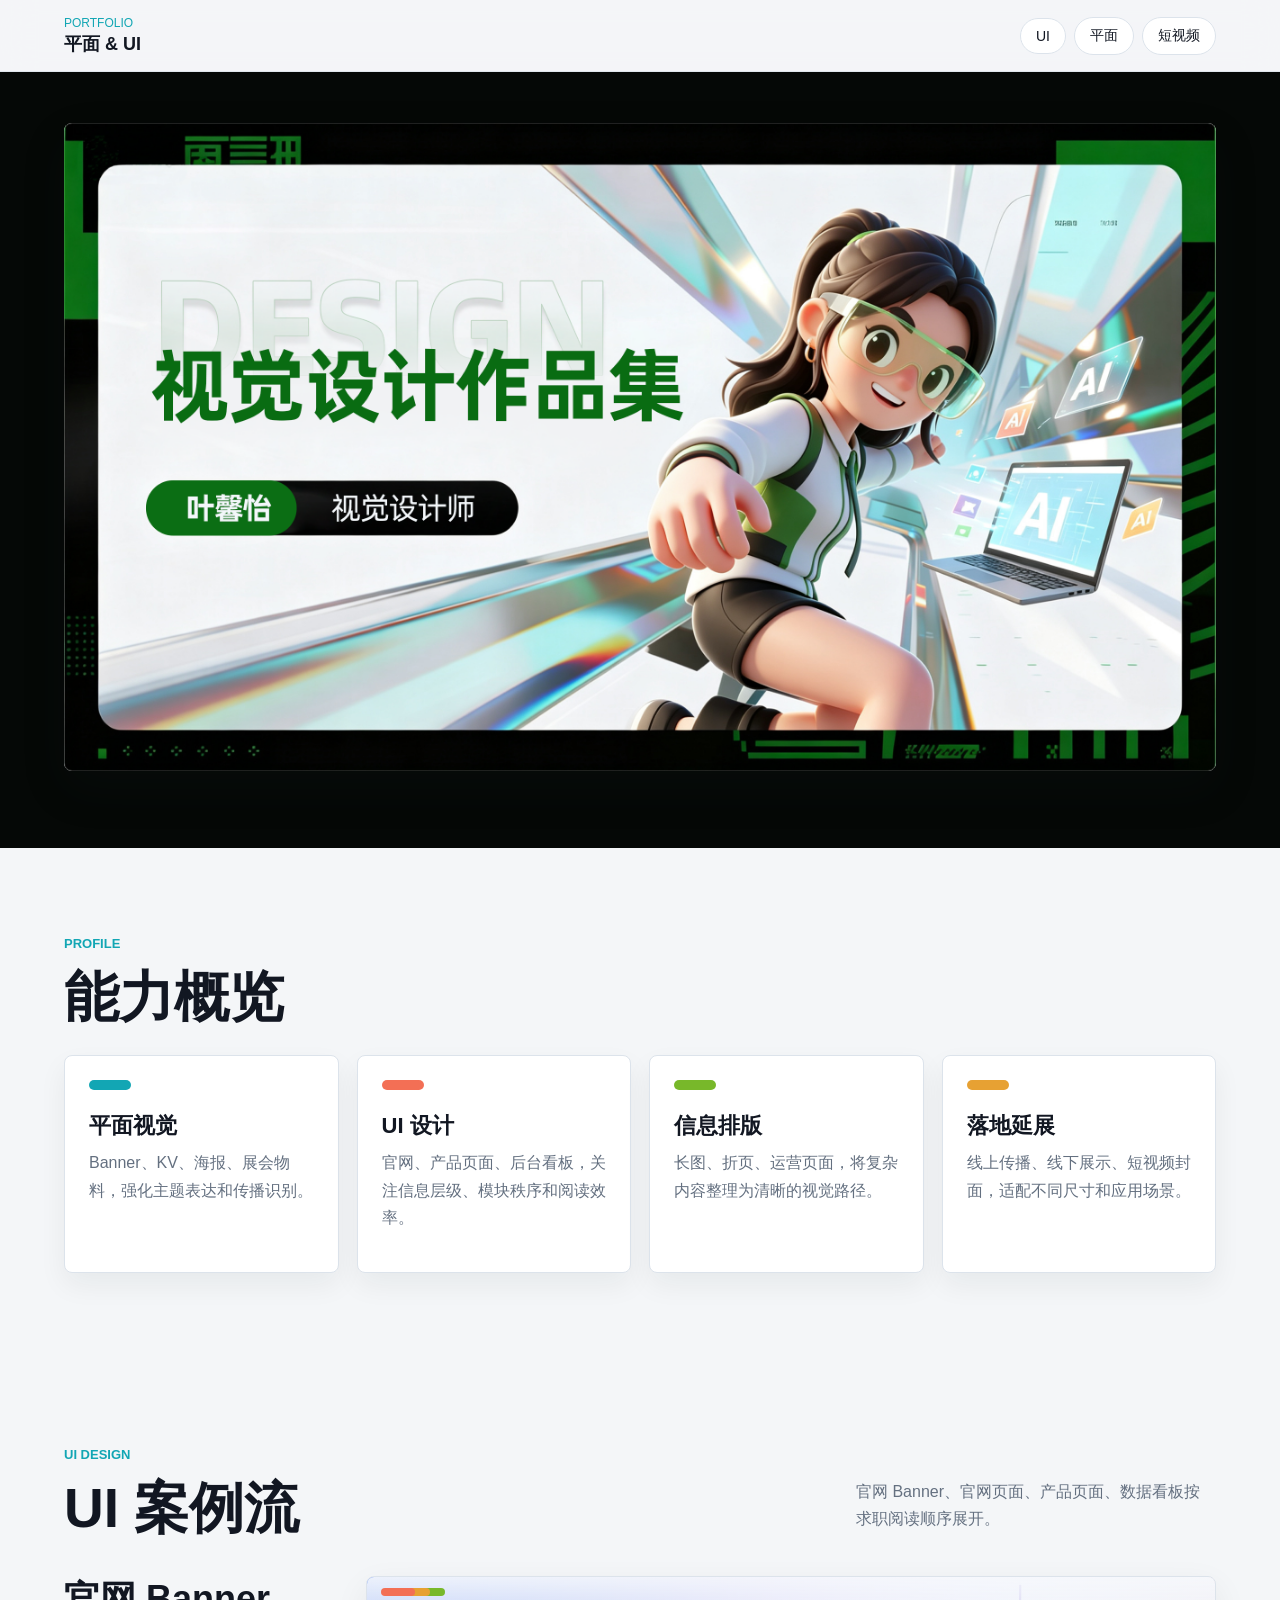
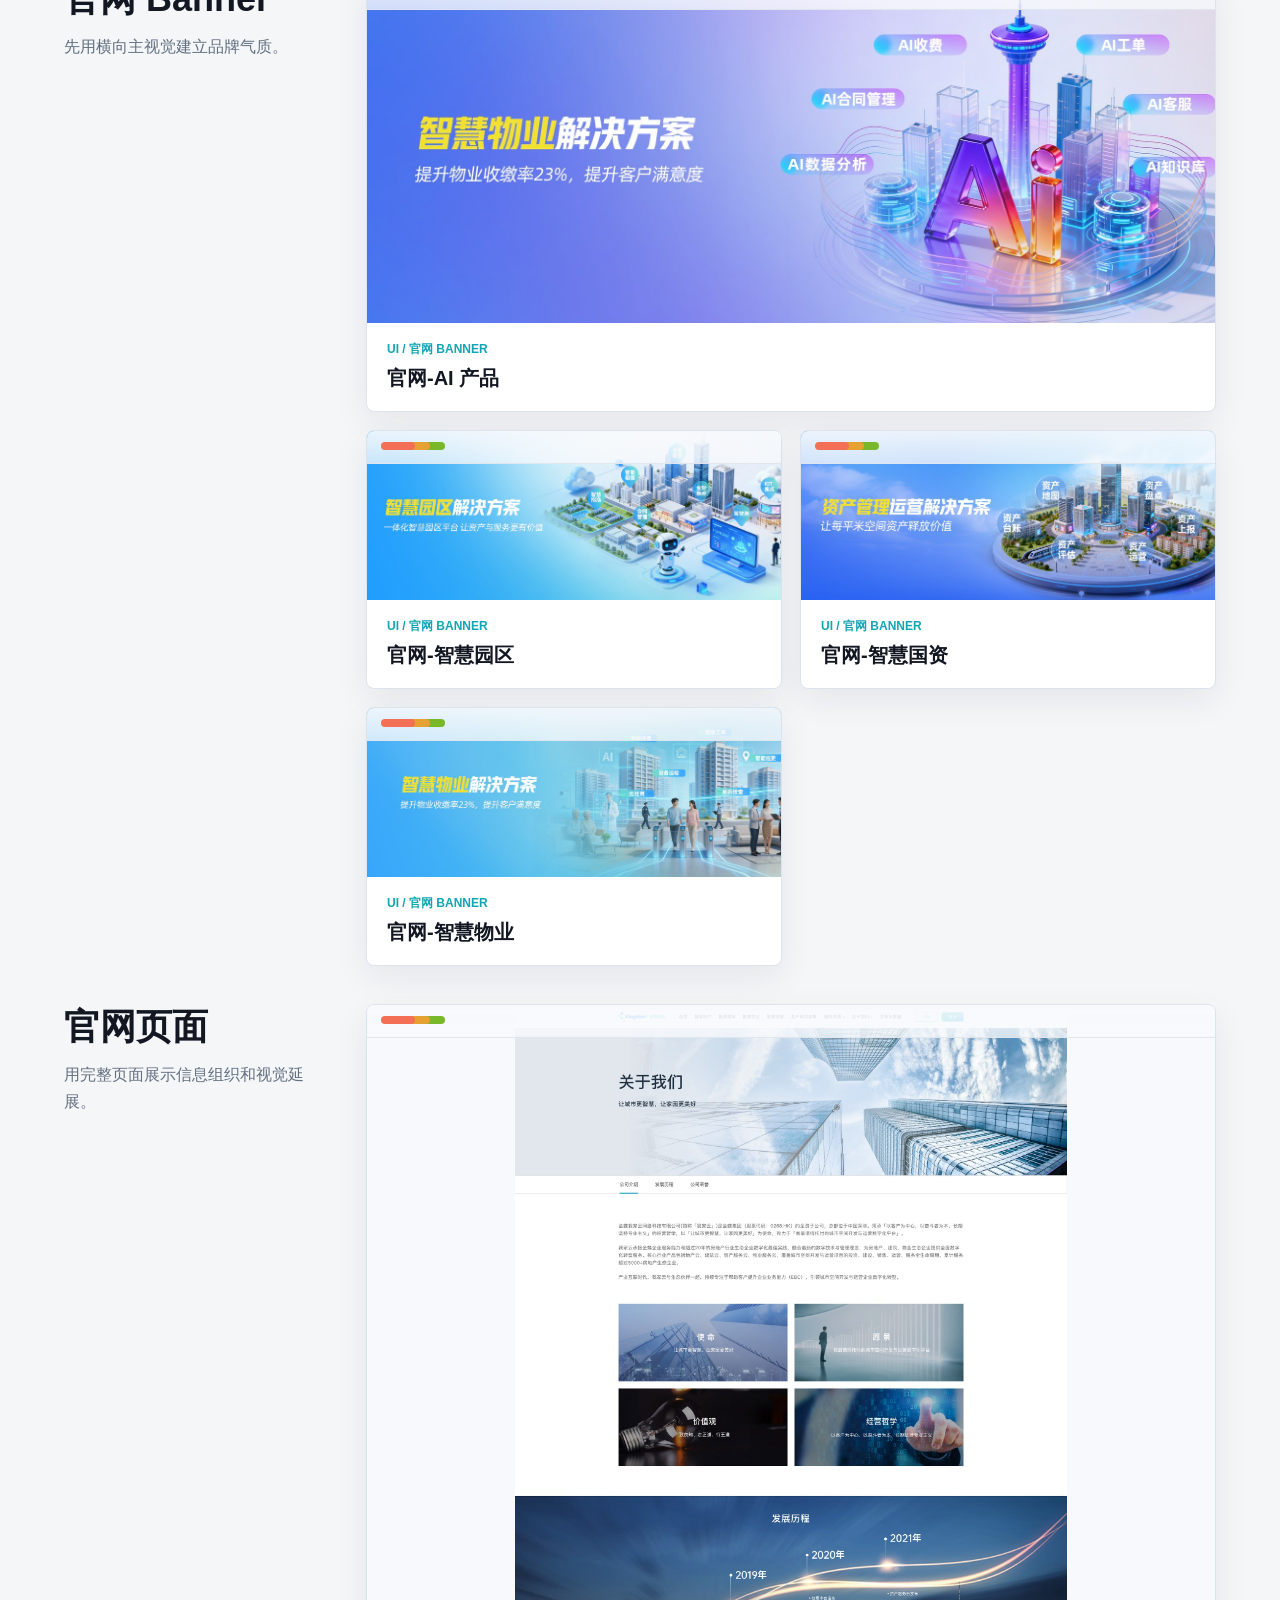
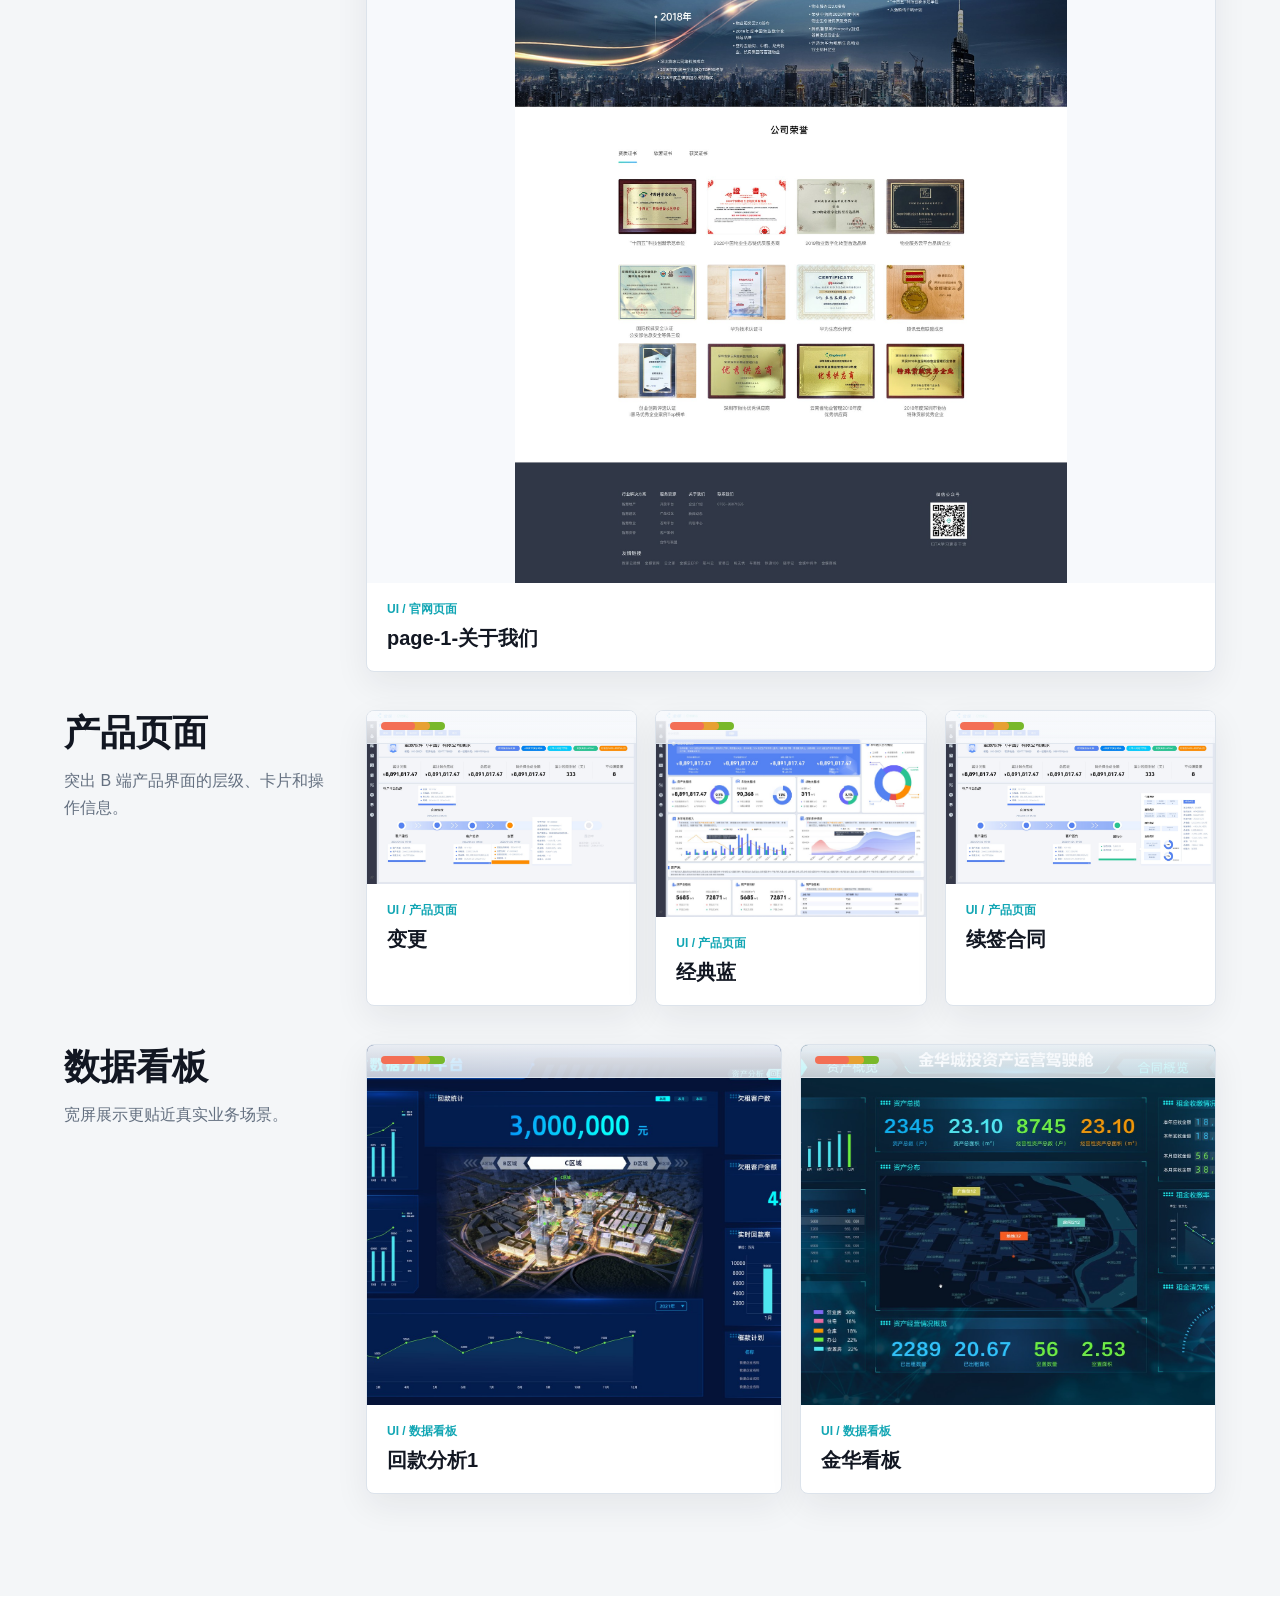
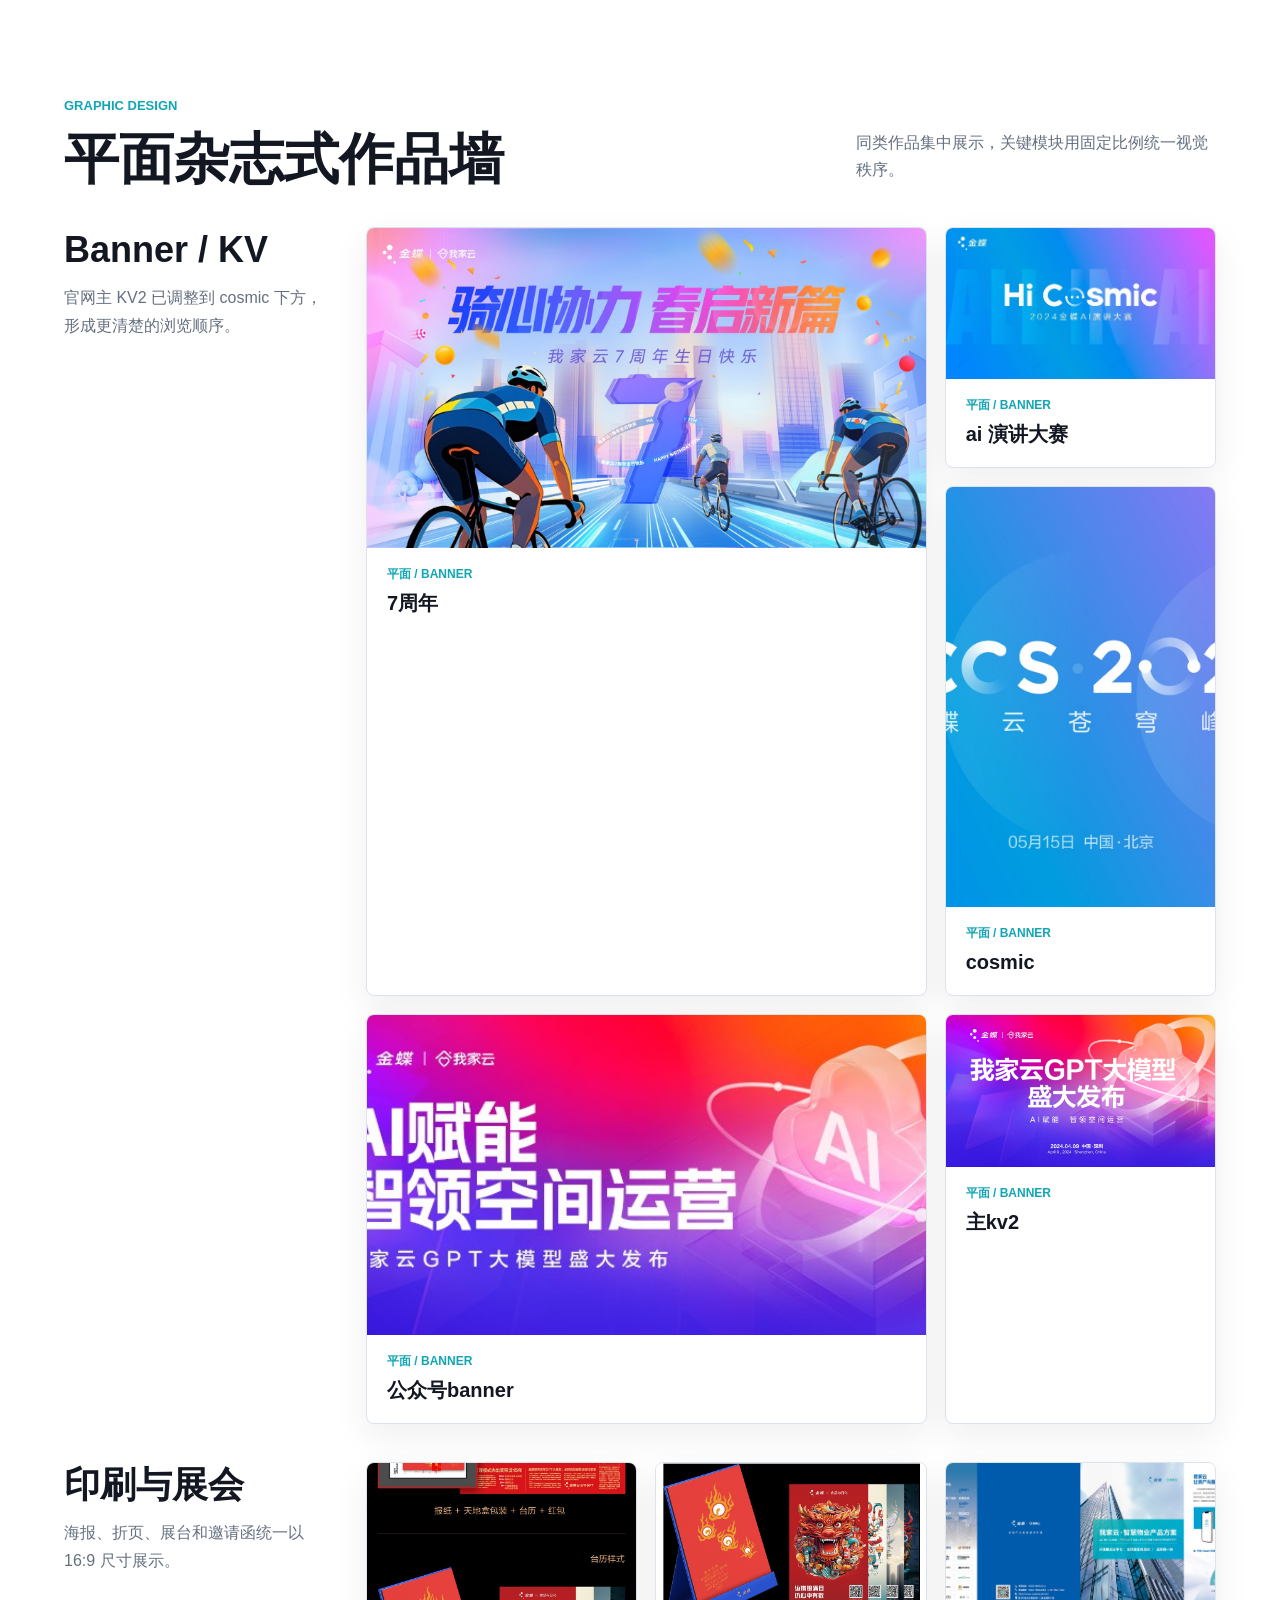
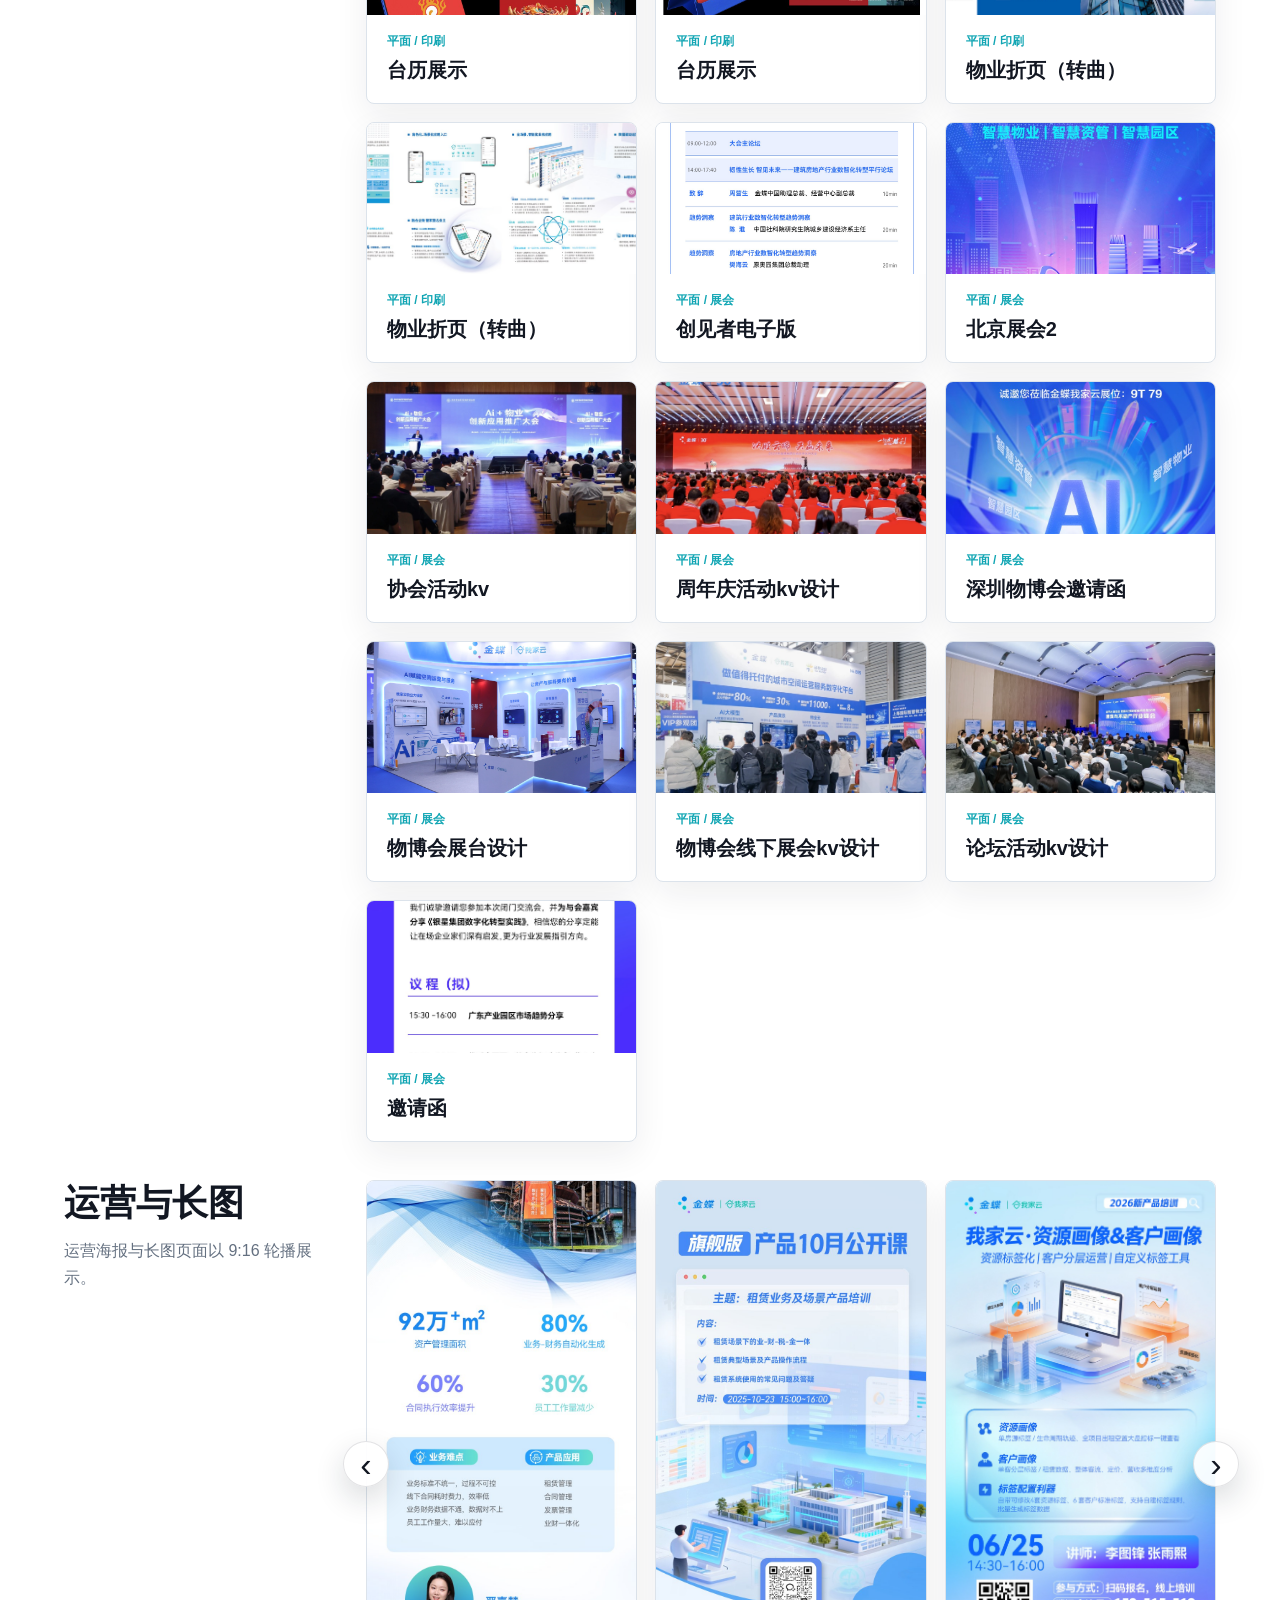
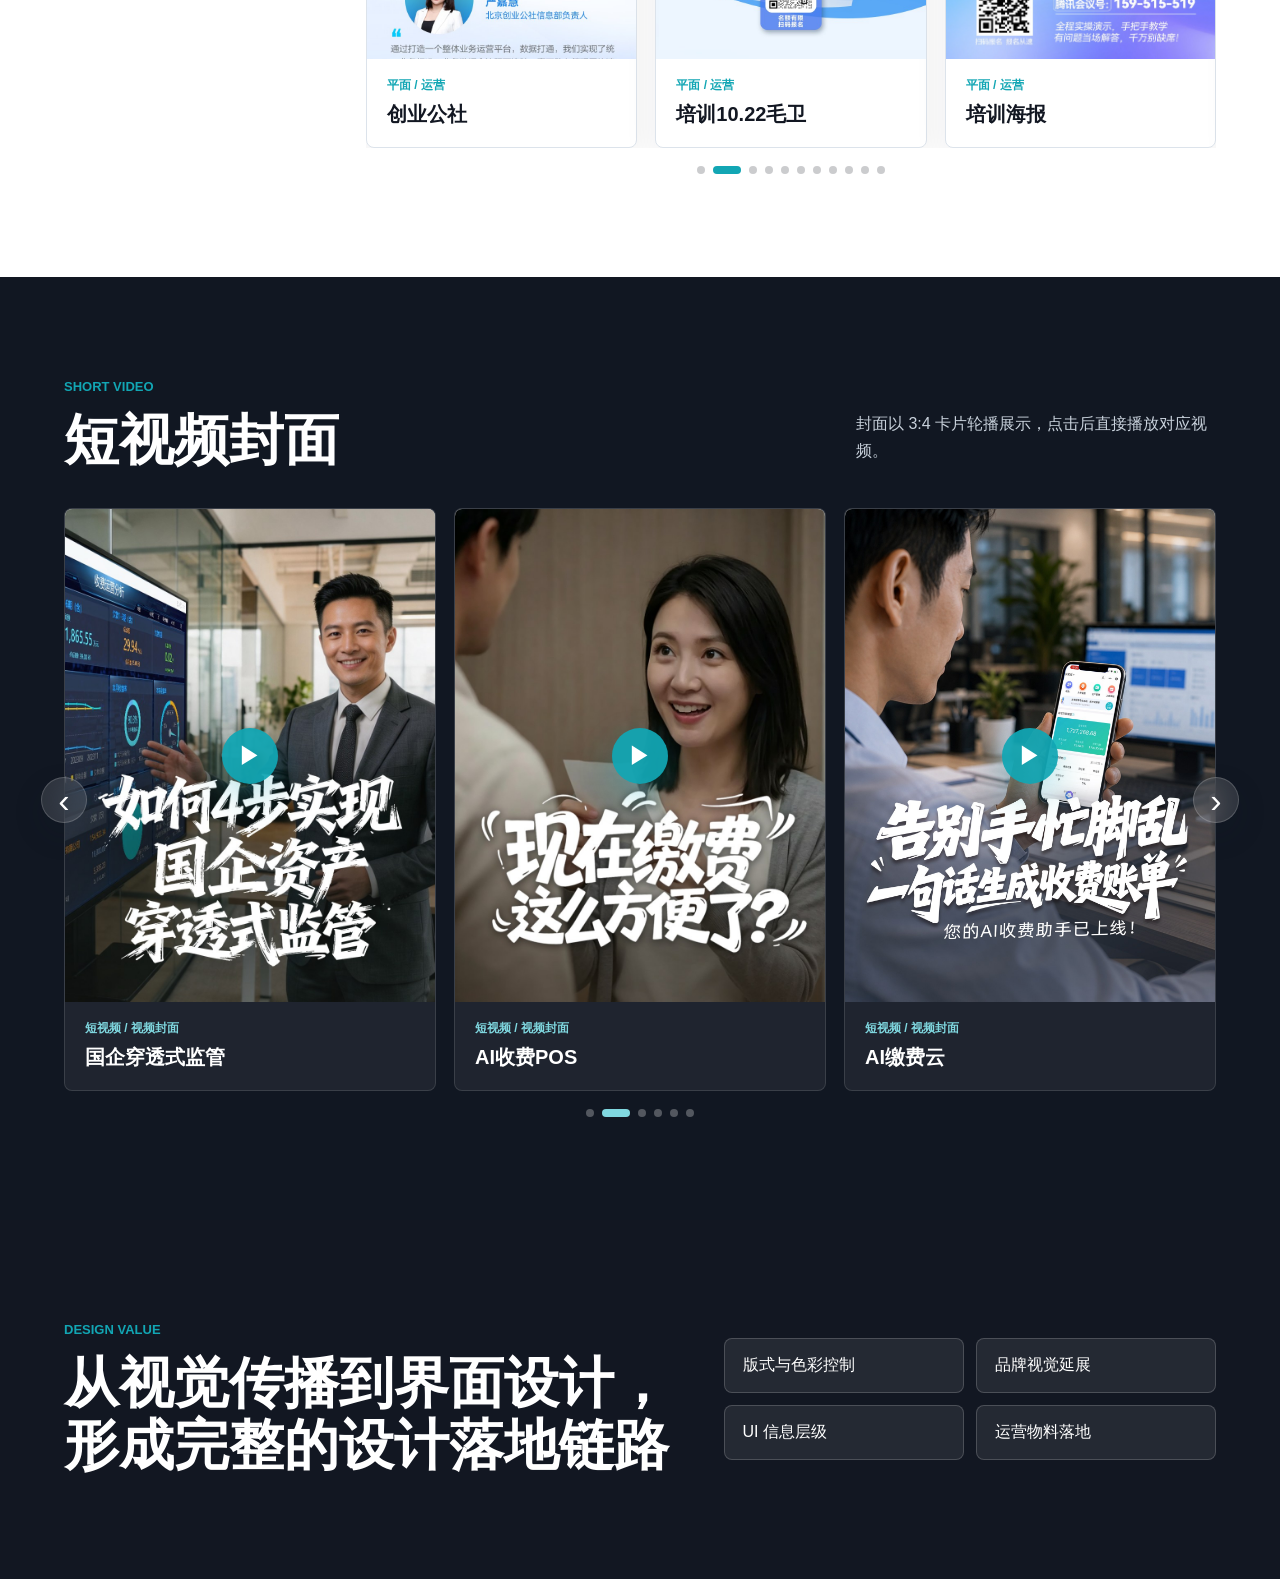
==== commit 926b35ab: "Refine portfolio display ratios" ====
--- a/index.html
+++ b/index.html
@@ -13,7 +13,6 @@
         <strong>平面 & UI</strong>
       </a>
       <nav class="nav-links" aria-label="作品集导航">
-        <a href="#featured">精选</a>
         <a href="#ui">UI</a>
         <a href="#graphic">平面</a>
         <a href="#video">短视频</a>
@@ -22,28 +21,9 @@
 
     <main id="top">
       <section class="hero section-band">
-        <div class="hero-copy">
-          <p class="eyebrow">Graphic & UI Design Portfolio</p>
-          <h1>用清晰层级做有记忆点的视觉表达</h1>
-          <p class="hero-text">
-            覆盖品牌视觉、运营传播、信息排版、产品界面与短视频封面，强调从视觉冲击到实际落地的完整设计能力。
-          </p>
-          <div class="hero-actions">
-            <a href="#featured">查看精选作品</a>
-            <a href="#ui">浏览 UI 案例</a>
-          </div>
-        </div>
-        <div class="hero-gallery" aria-label="精选作品预览">
-          <button class="hero-shot hero-shot-main" data-modal-src="./assets/portfolio/14-graphic.jpg" data-modal-title="主视觉 KV">
-            <img src="./assets/portfolio/14-graphic.jpg" alt="主视觉 KV" />
-          </button>
-          <button class="hero-shot" data-modal-src="./assets/portfolio/10-ui.jpg" data-modal-title="数据看板界面">
-            <img src="./assets/portfolio/10-ui.jpg" alt="数据看板界面" />
-          </button>
-          <button class="hero-shot" data-modal-src="./assets/portfolio/25-graphic.jpg" data-modal-title="线下展台设计">
-            <img src="./assets/portfolio/25-graphic.jpg" alt="线下展台设计" />
-          </button>
-        </div>
+        <button class="hero-banner" data-modal-src="./assets/portfolio/main-banner.png" data-modal-title="视觉设计作品集主视觉">
+          <img src="./assets/portfolio/main-banner.png" alt="视觉设计作品集主视觉" />
+        </button>
       </section>
 
       <section class="summary section-band">
@@ -75,17 +55,6 @@
         </div>
       </section>
 
-      <section class="featured section-band" id="featured">
-        <div class="section-heading">
-          <div>
-            <p class="eyebrow">Selected Works</p>
-            <h2>第一眼先看到最强作品</h2>
-          </div>
-          <p class="section-note">用大图和节奏建立记忆点，再进入分类细看。</p>
-        </div>
-        <div class="featured-grid" aria-live="polite"></div>
-      </section>
-
       <section class="ui-section section-band" id="ui">
         <div class="section-heading">
           <div>
@@ -103,7 +72,7 @@
             <p class="eyebrow">Graphic Design</p>
             <h2>平面杂志式作品墙</h2>
           </div>
-          <p class="section-note">把同类作品放在一起，通过大中小图形成视觉节奏。</p>
+          <p class="section-note">同类作品集中展示，关键模块用固定比例统一视觉秩序。</p>
         </div>
         <div class="graphic-showcase" aria-live="polite"></div>
       </section>
@@ -114,7 +83,7 @@
             <p class="eyebrow">Short Video</p>
             <h2>短视频封面</h2>
           </div>
-          <p class="section-note">封面作为入口，点击后直接播放对应视频。</p>
+          <p class="section-note">封面以 3:4 卡片轮播展示，点击后直接播放对应视频。</p>
         </div>
         <div class="video-grid" aria-live="polite"></div>
       </section>
--- a/styles.css
+++ b/styles.css
@@ -79,8 +79,7 @@
   gap: 8px;
 }
 
-.nav-links a,
-.hero-actions a {
+.nav-links a {
   border: 1px solid var(--line);
   border-radius: 999px;
   color: var(--ink);
@@ -91,8 +90,7 @@
   transition: background 160ms ease, border-color 160ms ease, transform 160ms ease;
 }
 
-.nav-links a:hover,
-.hero-actions a:hover {
+.nav-links a:hover {
   border-color: var(--teal);
   transform: translateY(-1px);
 }
@@ -103,31 +101,16 @@
 
 .hero {
   position: relative;
-  display: grid;
-  grid-template-columns: minmax(360px, 0.78fr) minmax(460px, 1.08fr);
-  gap: clamp(28px, 5vw, 72px);
-  align-items: center;
-  min-height: calc(100vh - 72px);
-  color: #fff;
+  min-height: 0;
+  padding-top: clamp(28px, 4vw, 52px);
+  padding-bottom: clamp(44px, 6vw, 78px);
+  color: var(--ink);
   overflow: hidden;
-  background:
-    linear-gradient(90deg, rgba(10, 15, 24, 0.94) 0%, rgba(10, 15, 24, 0.82) 46%, rgba(10, 15, 24, 0.35) 100%),
-    url("./assets/portfolio/14-graphic.jpg") center / cover no-repeat;
+  background: #050806;
 }
 
 .hero::after {
-  content: "";
-  position: absolute;
-  inset: auto 0 0;
-  height: 34%;
-  background: linear-gradient(180deg, rgba(10, 15, 24, 0) 0%, rgba(10, 15, 24, 0.86) 100%);
-  pointer-events: none;
-}
-
-.hero-copy,
-.hero-gallery {
-  position: relative;
-  z-index: 2;
+  content: none;
 }
 
 .eyebrow {
@@ -168,41 +151,7 @@
   letter-spacing: 0;
 }
 
-.hero-text {
-  max-width: 610px;
-  color: #d9e0e8;
-  font-size: 18px;
-  line-height: 1.8;
-}
-
-.hero-actions {
-  display: flex;
-  flex-wrap: wrap;
-  gap: 12px;
-  margin-top: 34px;
-}
-
-.hero-actions a {
-  border-color: rgba(255, 255, 255, 0.28);
-  background: rgba(255, 255, 255, 0.1);
-  color: #fff;
-}
-
-.hero-actions a:first-child {
-  border-color: #fff;
-  background: #fff;
-  color: var(--ink);
-}
-
-.hero-gallery {
-  display: grid;
-  grid-template-columns: 1.08fr 0.84fr;
-  grid-template-rows: 1fr 1fr;
-  gap: 16px;
-  align-items: stretch;
-}
-
-.hero-shot,
+.hero-banner,
 .work-media {
   position: relative;
   display: block;
@@ -216,25 +165,23 @@
   overflow: hidden;
 }
 
-.hero-shot {
-  min-height: 218px;
-  outline: 1px solid rgba(255, 255, 255, 0.32);
+.hero-banner {
+  max-width: min(1280px, 100%);
+  margin: 0 auto;
+  aspect-ratio: 16 / 9;
+  border-radius: 8px;
+  outline: 1px solid rgba(255, 255, 255, 0.12);
   outline-offset: -1px;
 }
 
-.hero-shot-main {
-  grid-row: span 2;
-  min-height: 472px;
-}
-
-.hero-shot img,
+.hero-banner img,
 .work-media img {
   height: 100%;
   object-fit: cover;
   transition: transform 220ms ease;
 }
 
-.hero-shot:hover img,
+.hero-banner:hover img,
 .work-media:hover img {
   transform: scale(1.025);
 }
@@ -310,16 +257,8 @@
   background: var(--amber);
 }
 
-.featured,
 .graphic-section {
   background: #fff;
-}
-
-.featured-grid {
-  display: grid;
-  grid-template-columns: repeat(4, minmax(0, 1fr));
-  grid-auto-flow: dense;
-  gap: 20px;
 }
 
 .feature-card,
@@ -334,27 +273,10 @@
   overflow: hidden;
 }
 
-.feature-card.is-lead {
-  grid-column: span 2;
-  grid-row: span 2;
-}
-
-.feature-card.is-wide {
-  grid-column: span 2;
-}
-
 .work-media {
   aspect-ratio: var(--media-ratio, 16 / 9);
   border-radius: 0;
   box-shadow: none;
-}
-
-.feature-card.is-lead .work-media {
-  min-height: 420px;
-}
-
-.feature-card.is-wide .work-media {
-  min-height: 236px;
 }
 
 .work-media.fit-contain img {
@@ -491,6 +413,16 @@
   gap: 18px;
 }
 
+.kv-grid .kv-cosmic {
+  grid-column: 5 / span 2;
+  grid-row: 2;
+}
+
+.kv-grid .kv-main-kv2 {
+  grid-column: 5 / span 2;
+  grid-row: 3;
+}
+
 .graphic-card {
   grid-column: span 2;
 }
@@ -517,12 +449,164 @@
   min-height: 420px;
 }
 
+.kv-grid .graphic-card.kv-cosmic {
+  grid-column: 5 / span 2;
+  grid-row: 2;
+}
+
+.kv-grid .graphic-card.kv-main-kv2 {
+  grid-column: 5 / span 2;
+  grid-row: 3;
+}
+
 .graphic-card.is-long {
   grid-column: span 3;
 }
 
 .graphic-card.is-long .work-media {
   aspect-ratio: 16 / 9;
+}
+
+.event-card,
+.event-card.is-large,
+.event-card.is-wide,
+.event-card.is-tall {
+  grid-column: span 2;
+  grid-row: auto;
+}
+
+.event-card .work-media,
+.event-card.is-large .work-media,
+.event-card.is-wide .work-media,
+.event-card.is-tall .work-media {
+  min-height: 0;
+}
+
+.event-media {
+  aspect-ratio: 16 / 9;
+}
+
+.event-media img {
+  object-fit: cover;
+}
+
+.carousel {
+  min-width: 0;
+}
+
+.carousel-shell {
+  position: relative;
+}
+
+.carousel-viewport {
+  overflow-x: auto;
+  scroll-behavior: smooth;
+  scroll-snap-type: x mandatory;
+  scrollbar-width: none;
+}
+
+.carousel-viewport::-webkit-scrollbar {
+  display: none;
+}
+
+.carousel-track {
+  display: flex;
+  gap: 18px;
+  align-items: stretch;
+}
+
+.carousel-slide {
+  flex: 0 0 calc((100% - 36px) / 3);
+  scroll-snap-align: start;
+}
+
+.carousel-slide.graphic-card,
+.carousel-slide.video-card {
+  display: flex;
+  flex-direction: column;
+}
+
+.carousel-slide .project-copy {
+  flex: 1;
+}
+
+.operation-media {
+  aspect-ratio: 9 / 16;
+}
+
+.video-media {
+  aspect-ratio: 3 / 4;
+}
+
+.operation-media img,
+.video-media img {
+  object-fit: cover;
+}
+
+.operation-media.long-preview img,
+.operation-media.long-preview-auto img {
+  object-position: top center;
+}
+
+.carousel-nav {
+  position: absolute;
+  top: 50%;
+  z-index: 5;
+  display: grid;
+  width: 46px;
+  height: 46px;
+  place-items: center;
+  border: 1px solid rgba(18, 23, 34, 0.12);
+  border-radius: 50%;
+  background: rgba(255, 255, 255, 0.92);
+  color: var(--ink);
+  font-size: 34px;
+  line-height: 1;
+  cursor: pointer;
+  box-shadow: 0 12px 30px rgba(21, 29, 43, 0.16);
+  transform: translateY(-50%);
+  transition: background 160ms ease, transform 160ms ease;
+}
+
+.carousel-nav:hover {
+  background: var(--ink);
+  color: #fff;
+  transform: translateY(-50%) scale(1.04);
+}
+
+.carousel-prev {
+  left: -23px;
+}
+
+.carousel-next {
+  right: -23px;
+}
+
+.carousel-dots {
+  display: flex;
+  justify-content: center;
+  gap: 8px;
+  margin-top: 18px;
+}
+
+.carousel-dots button {
+  width: 8px;
+  height: 8px;
+  border: 0;
+  border-radius: 999px;
+  padding: 0;
+  background: rgba(18, 23, 34, 0.22);
+  cursor: pointer;
+  transition: width 180ms ease, background 180ms ease;
+}
+
+.carousel-dots button.is-active {
+  width: 28px;
+  background: var(--teal);
+}
+
+.carousel:hover .carousel-dots button.is-active {
+  background: var(--coral);
 }
 
 .video-section {
@@ -535,9 +619,7 @@
 }
 
 .video-grid {
-  display: grid;
-  grid-template-columns: repeat(3, minmax(0, 1fr));
-  gap: 20px;
+  display: block;
 }
 
 .video-card {
@@ -555,7 +637,31 @@
 }
 
 .video-media {
-  aspect-ratio: 16 / 9;
+  aspect-ratio: 3 / 4;
+}
+
+.video-section .carousel-nav {
+  border-color: rgba(255, 255, 255, 0.18);
+  background: rgba(255, 255, 255, 0.12);
+  color: #fff;
+  backdrop-filter: blur(14px);
+}
+
+.video-section .carousel-nav:hover {
+  background: #fff;
+  color: var(--ink);
+}
+
+.video-section .carousel-dots button {
+  background: rgba(255, 255, 255, 0.28);
+}
+
+.video-section .carousel-dots button.is-active {
+  background: #80d8e0;
+}
+
+.video-section .carousel:hover .carousel-dots button.is-active {
+  background: #fff;
 }
 
 .play-badge {
@@ -678,15 +784,10 @@
 
 @media (max-width: 1080px) {
   .hero {
-    grid-template-columns: 1fr;
-  }
-
-  .hero-gallery {
-    grid-template-columns: 1fr 1fr;
-  }
-
-  .skill-grid,
-  .featured-grid {
+    padding-top: 24px;
+  }
+
+  .skill-grid {
     grid-template-columns: repeat(2, minmax(0, 1fr));
   }
 
@@ -702,6 +803,10 @@
   .ui-product-grid,
   .video-grid {
     grid-template-columns: repeat(2, minmax(0, 1fr));
+  }
+
+  .carousel-slide {
+    flex-basis: calc((100% - 18px) / 2);
   }
 
   .magazine-grid {
@@ -749,29 +854,39 @@
 
   .hero {
     min-height: 0;
-    background:
-      linear-gradient(180deg, rgba(10, 15, 24, 0.95) 0%, rgba(10, 15, 24, 0.82) 58%, rgba(10, 15, 24, 0.98) 100%),
-      url("./assets/portfolio/14-graphic.jpg") center / cover no-repeat;
-  }
-
-  .hero-gallery,
+    background: #050806;
+  }
+
   .skill-grid,
-  .featured-grid,
   .ui-banner-grid,
   .ui-product-grid,
   .ui-dashboard-grid,
-  .video-grid,
   .value-list {
     grid-template-columns: 1fr;
   }
 
-  .hero-shot-main,
-  .hero-shot {
-    min-height: 238px;
-  }
-
-  .feature-card.is-lead,
-  .feature-card.is-wide,
+  .carousel-track {
+    gap: 14px;
+  }
+
+  .carousel-slide {
+    flex-basis: 100%;
+  }
+
+  .carousel-prev {
+    left: 8px;
+  }
+
+  .carousel-next {
+    right: 8px;
+  }
+
+  .carousel-nav {
+    width: 40px;
+    height: 40px;
+    font-size: 30px;
+  }
+
   .ui-banner-grid .case-card:first-child,
   .graphic-card,
   .graphic-card.is-large,
@@ -780,8 +895,6 @@
     grid-column: span 1;
   }
 
-  .feature-card.is-lead .work-media,
-  .feature-card.is-wide .work-media,
   .ui-banner-grid .case-card:first-child .work-media,
   .ui-page-grid .work-media,
   .ui-dashboard-grid .work-media,
